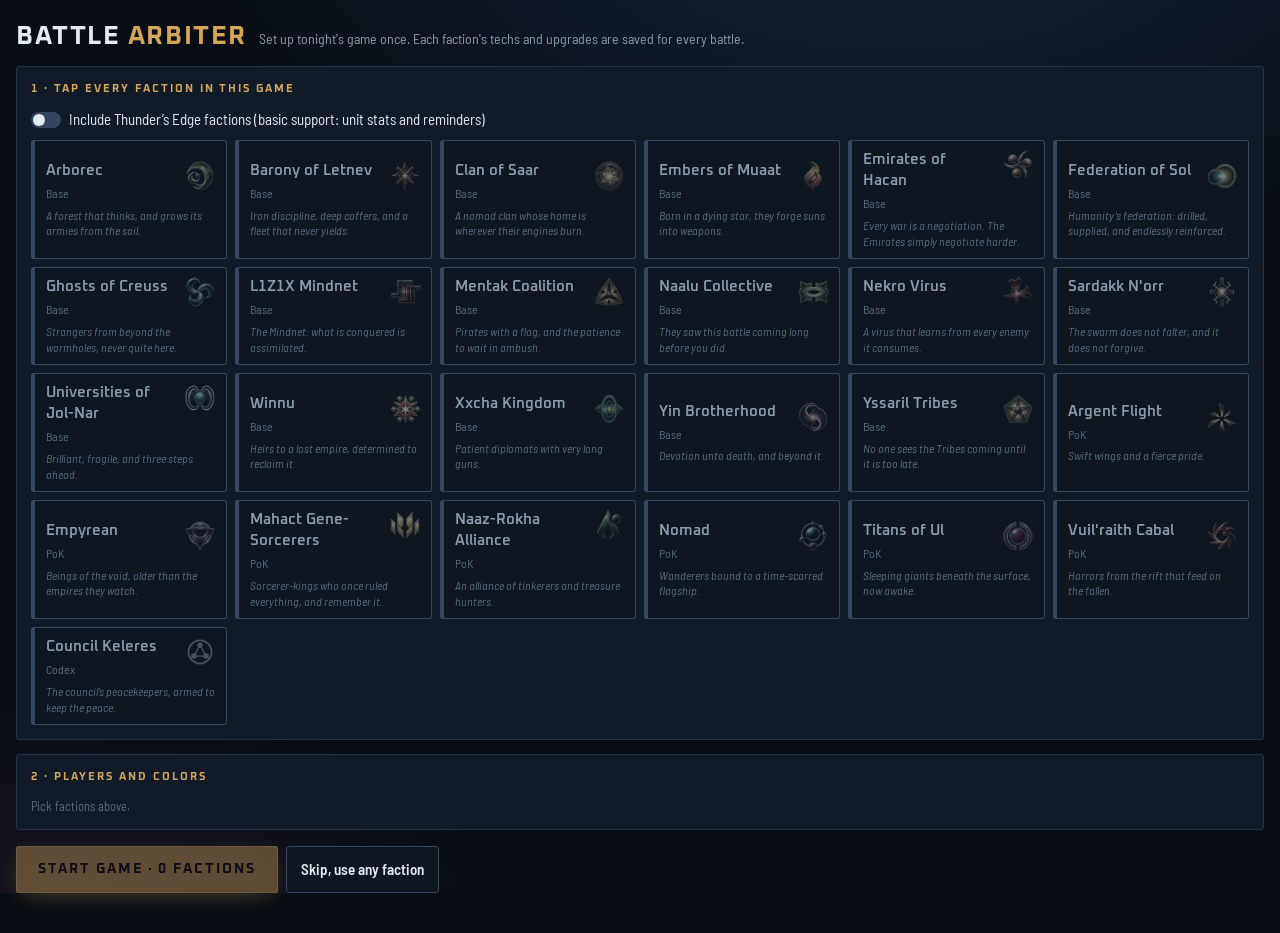
==== arbiter/index.html @ 6354f103 "One game flow: shell with tabs, shared table, Council and Arbiter modules, agenda and combat hand-of" ====
<!doctype html><html><head><meta charset=utf8><meta name=viewport content="width=device-width,initial-scale=1,viewport-fit=cover"><style>:root{color-scheme:light;box-sizing:border-box;padding-top:env(safe-area-inset-top,0px);padding-bottom:env(safe-area-inset-bottom,0px)}html{scroll-padding-top:env(safe-area-inset-top,0px)}body{margin:0;padding:0;font:14px -apple-system,BlinkMacSystemFont,sans-serif;background:#fff;color:#000}img{max-width:100%}[hidden]:not([hidden=until-found i]){display:none!important}.bysc{display:grid;gap:8px;margin-top:6px}.byscrow{display:flex;align-items:center;justify-content:space-between;gap:12px}.byscrow small{display:block;opacity:.7;font-size:.85em}.byscctl{display:flex;align-items:center;gap:10px}.byscctl b{min-width:1.4em;text-align:center}#gmPill{position:fixed;left:50%;bottom:16px;transform:translateX(-50%);z-index:999;display:flex;align-items:center;gap:12px;max-width:calc(100% - 24px);
  padding:8px 8px 8px 16px;border-radius:999px;background:rgba(10,14,26,.94);border:1px solid rgba(255,122,82,.6);box-shadow:0 10px 30px rgba(0,0,0,.5);color:#e9eef7;font:500 14px/1.3 Barlow,system-ui,sans-serif}
#gmPill button{flex:none;height:36px;padding:0 16px;border-radius:999px;border:0;background:#ff7a52;color:#160805;font:700 12px Oxanium,system-ui,sans-serif;letter-spacing:.12em;text-transform:uppercase;cursor:pointer}
#gmPill.done{border-color:#8be6e2}#gmPill.done button{background:#8be6e2;color:#04121a;animation:gmp 1.4s ease-in-out infinite}
@keyframes gmp{50%{box-shadow:0 0 0 6px rgba(139,230,226,.25)}}
#gmPill span{min-width:0}
@media (max-width:700px){#gmPill{top:0;bottom:auto;left:0;right:0;transform:none;max-width:none;border-radius:0 0 16px 16px;padding:8px 8px 8px 14px;font-size:13px;border-top:0}
  #gmPill span{flex:1;white-space:nowrap;overflow:hidden;text-overflow:ellipsis}#gmPill button{height:34px;padding:0 12px;font-size:11px}}
</style></head><body>
<title>TI4 Battle Arbiter</title>
<meta name="claude:viewport-fit-sides" content="cover">
<link rel="preconnect" href="https://fonts.googleapis.com"><link rel="preconnect" href="https://fonts.gstatic.com" crossorigin>
<link rel="stylesheet" href="https://fonts.googleapis.com/css2?family=Barlow+Semi+Condensed:wght@400;500;600&family=Oxanium:wght@500;600;700&display=swap">
<style>
/* Layout: two-screen tool. Muster = two opposing force cards over a sticky odds bar.
   Engagement = holotable scene + dice tray on the left, rules-walkthrough console on the right (stacks on phones). */
:root{
  --bg:#090E14; --bg2:#0E1620; --plate:#111B27; --plate2:#162333; --line:#223247; --line2:#33475F;
  --fg:#E4EAF1; --dim:#8C9AAC; --faint:#5A6A7E; --brass:#D6A55C; --brass2:#F0CB8C; --ink:#05080C;
  --good:#5ED39B; --bad:#FF6A5A; --warn:#F2B35B;
  --sa:#E0503F; --sd:#3F86E8;
  --f-display:'Oxanium','Rajdhani','Segoe UI',sans-serif;
  --f-body:'Barlow Semi Condensed','Barlow','Arial Narrow',system-ui,sans-serif;
  --r:3px;
  color-scheme:dark;
}
*{box-sizing:border-box}
html,body{background:var(--bg);color:var(--fg)}
body{font-family:var(--f-body);font-size:15px;line-height:1.45;min-height:100%;
  background:radial-gradient(1200px 600px at 70% -10%,#132235 0%,transparent 60%),radial-gradient(900px 500px at 0% 110%,#1a1424 0%,transparent 60%),var(--bg);}
body::before{content:"";position:fixed;inset:0 0 auto;height:env(safe-area-inset-top,0px);z-index:10;background:var(--bg)}
button,select,input{font:inherit;color:inherit}
button{cursor:pointer}
:focus-visible{outline:2px solid var(--brass2);outline-offset:2px}
.wrap{max-width:1320px;margin:0 auto;padding-left:max(16px,env(safe-area-inset-left,0px));padding-right:max(16px,env(safe-area-inset-right,0px))}

/* header */
.top{display:flex;align-items:center;gap:16px;flex-wrap:wrap;padding-block:18px 10px}
.brand{display:flex;align-items:baseline;gap:12px;flex-wrap:wrap}
.brand h1{font-family:var(--f-display);font-weight:700;font-size:26px;letter-spacing:.06em;margin:0;text-transform:uppercase}
.brand h1 span{color:var(--brass)}
.brand p{margin:0;color:var(--dim);font-size:14px}
.top .grow{flex:1}
.ghost{background:transparent;border:1px solid var(--line2);border-radius:var(--r);padding:7px 12px;color:var(--dim)}
.ghost:hover{color:var(--fg);border-color:var(--brass)}

/* battlefield strip */
.field{display:flex;flex-wrap:wrap;gap:8px 18px;align-items:center;padding:10px 14px;border:1px solid var(--line);background:linear-gradient(180deg,var(--plate),var(--bg2));border-radius:var(--r);margin-bottom:14px}
.field .lbl{font-family:var(--f-display);font-size:11px;letter-spacing:.18em;text-transform:uppercase;color:var(--brass)}
.tog{display:inline-flex;align-items:center;gap:8px;cursor:pointer;user-select:none;color:var(--fg)}
.tog input{appearance:none;width:30px;height:16px;border-radius:9px;background:var(--line2);position:relative;transition:background .15s;margin:0;flex:none}
.tog input::after{content:"";position:absolute;top:2px;left:2px;width:12px;height:12px;border-radius:50%;background:var(--fg);transition:transform .15s}
.tog input:checked{background:var(--brass)}
.tog input:checked::after{transform:translateX(14px);background:var(--ink)}
.tog small{color:var(--dim)}

/* side cards */
.muster{display:grid;grid-template-columns:1fr 1fr;gap:14px;padding-bottom:120px}
@media (max-width:900px){.muster{grid-template-columns:1fr}}
.side{--c:var(--sa);border:1px solid var(--line);border-top:3px solid var(--c);background:var(--plate);border-radius:var(--r);min-width:0}
.side[data-side="D"]{--c:var(--sd)}
.side>header{display:grid;grid-template-columns:auto 1fr;gap:10px 14px;align-items:center;padding:14px;border-bottom:1px solid var(--line);background:linear-gradient(90deg,color-mix(in srgb,var(--c) 16%,transparent),transparent 70%)}
.role{font-family:var(--f-display);font-weight:700;font-size:13px;letter-spacing:.2em;text-transform:uppercase;color:var(--c)}
.facsel{width:100%;min-width:0;background:var(--bg2);border:1px solid var(--line2);border-radius:var(--r);padding:8px 10px;font-family:var(--f-display);font-weight:600;font-size:16px}
.swatches{grid-column:1/-1;display:flex;gap:6px;flex-wrap:wrap}
.sw{width:24px;height:24px;border-radius:50%;border:2px solid transparent;padding:0;background:var(--v)}
.sw[aria-pressed="true"]{border-color:var(--fg);box-shadow:0 0 0 2px var(--ink) inset}
.blk{padding:12px 14px;border-bottom:1px solid var(--line)}
.blk:last-child{border-bottom:0}
.blk h3{margin:0 0 8px;font-family:var(--f-display);font-weight:600;font-size:11px;letter-spacing:.18em;text-transform:uppercase;color:var(--dim);display:flex;justify-content:space-between;gap:8px}
.blk h3 em{font-style:normal;color:var(--faint);letter-spacing:.05em;text-transform:none;font-family:var(--f-body);font-size:12px}
.rows{display:grid;grid-template-columns:repeat(auto-fill,minmax(250px,1fr));gap:6px 14px}
.urow{display:grid;grid-template-columns:34px 1fr auto;gap:8px;align-items:center;min-width:0;padding:3px 0}
.uic{width:34px;height:26px;color:var(--c);fill:currentColor}
.un{min-width:0}
.un b{display:block;font-weight:600;font-size:15px;white-space:nowrap;overflow:hidden;text-overflow:ellipsis}
.un small{display:block;color:var(--dim);font-size:12.5px;line-height:1.25}
.stp{display:inline-flex;align-items:center;border:1px solid var(--line2);border-radius:var(--r);overflow:hidden}
.stp button{width:30px;height:30px;border:0;background:var(--bg2);font-size:17px;line-height:1}
.stp button:hover{background:var(--plate2)}
.stp output{min-width:28px;text-align:center;font-family:var(--f-display);font-weight:600;font-variant-numeric:tabular-nums}
.urow.zero .uic,.urow.zero b{opacity:.55}
.chips{display:flex;flex-wrap:wrap;gap:6px}
.chip{border:1px solid var(--line2);background:var(--bg2);border-radius:999px;padding:5px 11px;font-size:13.5px;color:var(--dim)}
.chip[aria-pressed="true"]{border-color:var(--c,var(--brass));background:color-mix(in srgb,var(--c,var(--brass)) 22%,var(--bg2));color:var(--fg)}
.chip:hover{color:var(--fg)}
.num{display:inline-flex;align-items:center;gap:8px;color:var(--fg)}
.num input{width:62px;background:var(--bg2);border:1px solid var(--line2);border-radius:var(--r);padding:5px 8px}
.rules summary{cursor:pointer;font-family:var(--f-display);font-size:11px;letter-spacing:.18em;text-transform:uppercase;color:var(--dim)}
.rules ul{margin:8px 0 0;padding-left:18px;color:var(--fg);font-size:14px}
.rules li{margin:3px 0}
.hint{color:var(--faint);font-size:12.5px;margin:6px 0 0}

/* odds bar */
.oddsbar{position:fixed;left:0;right:0;bottom:0;z-index:5;background:color-mix(in srgb,var(--bg) 92%,transparent);backdrop-filter:blur(8px);border-top:1px solid var(--line2);padding-bottom:env(safe-area-inset-bottom,0px)}
.oddsbar .wrap{display:flex;align-items:center;gap:16px;padding-block:12px;flex-wrap:wrap}
.tug{flex:1;min-width:240px}
.oddsbar .oddstog-setup{margin-left:0;align-self:center}
.oddsbar.noodds .wnav{flex:1}
.advpeek{margin:4px 0 10px}
.tug .labels{display:flex;justify-content:space-between;font-family:var(--f-display);font-size:13px;font-weight:600;margin-bottom:5px;font-variant-numeric:tabular-nums;gap:10px}
.tug .labels .a{color:var(--sa)} .tug .labels .d{color:var(--sd)} .tug .labels .m{color:var(--dim);font-weight:500}
.tug .bar{display:flex;height:10px;border-radius:2px;overflow:hidden;background:var(--line)}
.tug .bar i{display:block;transition:flex-basis .4s}
.tug .bar .a{background:var(--sa)} .tug .bar .m{background:var(--faint)} .tug .bar .d{background:var(--sd)}
.tug .sub{color:var(--dim);font-size:12.5px;margin-top:4px}
.go{font-family:var(--f-display);font-weight:700;letter-spacing:.14em;text-transform:uppercase;background:var(--brass);color:var(--ink);border:0;border-radius:var(--r);padding:13px 22px;font-size:14px;box-shadow:0 0 0 1px var(--brass2) inset,0 6px 24px -8px var(--brass)}
.go:hover{background:var(--brass2)}
.go:disabled{opacity:.4;cursor:not-allowed}

/* battle screen */
#battle{padding-bottom:30px}
.bhead{display:flex;align-items:center;gap:10px;flex-wrap:wrap;padding-block:12px}
.vs{font-family:var(--f-display);font-weight:700;font-size:18px;letter-spacing:.04em}
.vs .a{color:var(--sa)} .vs .d{color:var(--sd)} .vs i{color:var(--faint);font-style:normal;margin:0 8px;font-size:13px}
.rail{display:flex;gap:4px;flex-wrap:wrap;margin-bottom:10px}
.rail span{font-family:var(--f-display);font-size:11px;font-weight:600;letter-spacing:.12em;text-transform:uppercase;padding:6px 10px;border:1px solid var(--line);color:var(--faint);border-radius:var(--r);background:var(--bg2)}
.rail span.done{color:var(--dim);border-color:var(--line2)}
.rail span.on{color:var(--ink);background:var(--brass);border-color:var(--brass)}
.rail span.skip{opacity:.35;text-decoration:line-through}
.stage{display:grid;grid-template-columns:minmax(0,1fr) 380px;gap:14px;align-items:start}
@media (max-width:1000px){.stage{grid-template-columns:minmax(0,1fr)}}
.table{border:1px solid var(--line2);border-radius:var(--r);overflow:hidden;background:#060A10;min-width:0}
.scene{display:block;width:100%;height:auto;max-width:100%}
.tray{border-top:1px solid var(--line);padding:10px 12px;display:grid;gap:10px;background:radial-gradient(120% 140% at 50% 0%,#14202B 0%,#0A1017 70%);min-height:96px}
.lane{display:grid;gap:6px;min-width:0;padding:8px 10px 10px;border:1px solid var(--line);border-left:3px solid var(--c);border-radius:var(--r);background:rgba(4,8,12,.45)}
.lhead{display:flex;align-items:center;gap:12px;min-width:0}
.lane .who{flex:1;min-width:0;font-family:var(--f-display);font-weight:700;font-size:13px;letter-spacing:.12em;text-transform:uppercase;color:var(--c)}
.lane .who small{display:block;color:var(--dim);font-weight:500;letter-spacing:.04em;text-transform:none;font-family:var(--f-body);font-size:12.5px}
.lane .total{font-family:var(--f-display);font-weight:700;font-size:24px;line-height:1;color:var(--c);min-width:56px;text-align:right;font-variant-numeric:tabular-nums}
.lane .total small{display:block;font-size:10px;letter-spacing:.16em;color:var(--dim);font-weight:600;margin-top:3px}
.rollbtn{font-family:var(--f-display);font-weight:700;letter-spacing:.14em;text-transform:uppercase;font-size:14px;padding:10px 22px;border-radius:var(--r);border:1px solid var(--c);color:var(--ink);background:var(--c);box-shadow:0 0 18px -4px var(--c);animation:ready 1.4s ease-in-out infinite}
.rollbtn:hover{filter:brightness(1.12)}
@keyframes ready{50%{box-shadow:0 0 4px -2px var(--c)}}
.groups{display:flex;flex-wrap:wrap;gap:8px 18px;min-width:0}
.grp{display:flex;flex-direction:column;gap:4px}
.grp .gl{font-size:12px;color:var(--dim);white-space:nowrap}
.grp .gl b{color:var(--fg);font-weight:600}
.dice{display:flex;gap:6px;flex-wrap:wrap}
.die{width:38px;height:42px;position:relative;will-change:transform}
@media (max-width:600px){.die{width:32px;height:36px}}
.die svg{width:100%;height:100%;overflow:visible;filter:drop-shadow(0 3px 2px rgba(0,0,0,.55))}
.die .f0{fill:#33445A}.die .f1{fill:#222F3E}.die .f2{fill:#18212C}
.die .edge{fill:none;stroke:#5A728E;stroke-width:1;stroke-linejoin:round}
.die .sheen{fill:none;stroke:rgba(255,255,255,.22);stroke-width:1.4;stroke-linecap:round}
.die text{font-family:var(--f-display);font-weight:700;font-size:12.5px;fill:#C8D3DF;text-anchor:middle;dominant-baseline:central}
.die.blank text{fill:#7F90A4}
.die.miss{opacity:.62}
.die.hit .f0{fill:var(--c)}.die.hit .f1{fill:color-mix(in srgb,var(--c) 70%,#000)}.die.hit .f2{fill:color-mix(in srgb,var(--c) 52%,#000)}
.die.hit .edge{stroke:#fff;stroke-opacity:.8}
.die.hit text{fill:var(--ink)}
.die.hit svg{filter:drop-shadow(0 0 7px var(--c)) drop-shadow(0 3px 2px rgba(0,0,0,.5))}
.die .rr{position:absolute;top:-6px;right:-8px;font-size:9px;font-family:var(--f-display);background:var(--bg);border:1px solid var(--line2);border-radius:6px;padding:0 3px;color:var(--faint);text-decoration:line-through}
.die .x{position:absolute;bottom:-5px;right:-6px;font-size:9px;font-family:var(--f-display);font-weight:700;background:var(--brass);color:var(--ink);border-radius:6px;padding:0 3px}
.lane.empty .groups{color:var(--faint);font-size:13px}

/* console */
.console{border:1px solid var(--line2);border-radius:var(--r);background:var(--plate);display:flex;flex-direction:column;min-width:0}
@media (min-width:1001px){.console{position:sticky;top:calc(env(safe-area-inset-top,0px) + 10px);max-height:calc(100vh - 20px)}}
.step{padding:16px;border-bottom:1px solid var(--line)}
.step .ph{font-family:var(--f-display);font-size:11px;letter-spacing:.2em;text-transform:uppercase;color:var(--brass)}
.step h2{font-family:var(--f-display);font-weight:700;font-size:21px;margin:4px 0 6px;text-wrap:balance}
.whochip{display:inline-block;font-size:12px;font-weight:600;padding:2px 8px;border-radius:999px;border:1px solid var(--line2);color:var(--dim);margin-bottom:8px}
.whochip.A{color:var(--sa);border-color:var(--sa)} .whochip.D{color:var(--sd);border-color:var(--sd)}
.step p{margin:0 0 10px;color:#C9D3DE;max-width:62ch}
.acts{display:flex;flex-wrap:wrap;gap:8px;margin-top:6px}
.btn{border:1px solid var(--line2);background:var(--bg2);border-radius:var(--r);padding:9px 14px;font-weight:600}
.btn:hover{border-color:var(--brass)}
.btn.pri{background:var(--brass);color:var(--ink);border-color:var(--brass);font-family:var(--f-display);letter-spacing:.08em;text-transform:uppercase;font-size:13px}
.btn.pri:hover{background:var(--brass2)}
.btn.pri:disabled{opacity:.4;cursor:not-allowed}
.btn.side{border-color:var(--c);color:var(--c)}
.seg{display:flex;flex-wrap:wrap;gap:6px;margin:6px 0 10px}
.seg button{border:1px solid var(--line2);background:var(--bg2);border-radius:var(--r);padding:7px 10px;font-size:13.5px;color:var(--dim)}
.seg button[aria-pressed="true"]{border-color:var(--brass);color:var(--fg);background:color-mix(in srgb,var(--brass) 18%,var(--bg2))}
.assign .meter{display:flex;align-items:center;gap:10px;margin:6px 0 10px;font-family:var(--f-display);font-weight:600}
.assign .meter b{font-size:26px;color:var(--warn);font-variant-numeric:tabular-nums}
.assign .rule{font-size:13px;color:var(--dim);margin:0 0 8px}
.picklist{display:flex;flex-wrap:wrap;gap:6px;margin-bottom:10px}
.pk{display:inline-flex;align-items:center;gap:6px;border:1px solid var(--line2);background:var(--bg2);border-radius:var(--r);padding:5px 8px 5px 5px;font-size:13px}
.pk svg{width:24px;height:18px;color:var(--c);fill:currentColor}
.pk:hover{border-color:var(--warn)}
.pk:disabled{opacity:.35;cursor:not-allowed}
.pk .tag{font-size:10.5px;font-family:var(--f-display);letter-spacing:.06em;color:var(--dim)}
.picked{font-size:13px;color:var(--fg);margin:0 0 10px;min-height:1.3em}
.picked .d{color:var(--bad)} .picked .s{color:var(--warn)}
.cards{padding:12px 16px;border-bottom:1px solid var(--line)}
.cards summary{cursor:pointer;font-family:var(--f-display);font-size:11px;letter-spacing:.18em;text-transform:uppercase;color:var(--dim)}
.cards .cg{display:grid;gap:8px;margin-top:10px}
.cards .cg>div{display:flex;flex-wrap:wrap;gap:6px;align-items:center}
.cards .cg span{font-family:var(--f-display);font-size:11px;font-weight:700;letter-spacing:.12em;text-transform:uppercase;width:100%;color:var(--c)}
.cards .chip{font-size:12.5px;padding:4px 9px}
.cards p{font-size:12.5px;color:var(--faint);margin:8px 0 0}
.log{padding:12px 16px;overflow:auto;min-height:120px;flex:1}
.log h4{margin:0 0 6px;font-family:var(--f-display);font-size:11px;letter-spacing:.18em;text-transform:uppercase;color:var(--dim)}
.log ol{list-style:none;margin:0;padding:0;font-size:13.5px;display:grid;gap:4px}
.log li{color:#B9C4D0;padding-left:10px;border-left:2px solid var(--line2)}
.log li.sep{border:0;padding:6px 0 0;color:var(--brass);font-family:var(--f-display);font-size:10.5px;letter-spacing:.18em;text-transform:uppercase}
.result h2{font-size:26px}
.result .win{font-family:var(--f-display);font-weight:700;font-size:13px;letter-spacing:.2em;text-transform:uppercase}
.result table{width:100%;border-collapse:collapse;font-size:13.5px;margin:6px 0 10px}
.result td,.result th{text-align:left;padding:4px 6px;border-bottom:1px solid var(--line);vertical-align:top}
.result th{font-family:var(--f-display);font-size:11px;letter-spacing:.12em;text-transform:uppercase;color:var(--dim);font-weight:600}
.result ul{padding-left:18px;margin:0 0 10px;font-size:13.5px}

/* scene tokens */
.tok{cursor:default;transition:transform .7s cubic-bezier(.4,.1,.2,1),opacity .5s}
.tok .base{fill:rgba(0,0,0,.35);stroke:currentColor;stroke-opacity:.35}
.tok .body{fill:currentColor;stroke:var(--ink);stroke-width:1.2}
.tok .dmg{display:none}
.tok.damaged .dmg{display:block}
.tok.dead{opacity:0;pointer-events:none}
.tok.elig{cursor:pointer}
.tok.elig .ring{display:block;animation:pulse 1.1s ease-in-out infinite}
.tok .ring{display:none;fill:none;stroke:var(--warn);stroke-width:2}
.tok .mark{display:none}
.tok.pk-d .mark.d,.tok.pk-s .mark.s{display:block}
.tok .lbl{font-family:var(--f-display);font-size:9px;fill:var(--dim);text-anchor:middle}
@keyframes pulse{50%{stroke-opacity:.25}}
.zone{font-family:var(--f-display);font-size:10px;letter-spacing:.2em;fill:#3E516A;text-transform:uppercase}
@media (prefers-reduced-motion:reduce){.tok{transition:none}.tok.elig .ring{animation:none}.rollbtn{animation:none}}
.sr{position:absolute;width:1px;height:1px;overflow:hidden;clip:rect(0 0 0 0)}

/* game roster */
.rosterbar{display:flex;flex-wrap:wrap;align-items:center;gap:8px 10px;margin-bottom:10px}
.rosterbar .lbl,.gblk h3{font-family:var(--f-display);font-size:11px;letter-spacing:.18em;text-transform:uppercase;color:var(--brass)}
.rchip{display:inline-flex;align-items:center;gap:6px;font-size:13.5px;padding:3px 10px 3px 7px;border:1px solid var(--line2);border-radius:999px;background:var(--bg2)}
.rchip i,.rp i{width:10px;height:10px;border-radius:50%;background:var(--v);display:inline-block;flex:none}
.roster{grid-column:1/-1;display:flex;flex-wrap:wrap;gap:6px}
.rp{display:inline-flex;align-items:center;gap:7px;border:1px solid var(--line2);background:var(--bg2);border-radius:var(--r);padding:7px 11px;font-family:var(--f-display);font-weight:600;font-size:14px;color:var(--dim)}
.rp small{font-family:var(--f-body);font-weight:500;color:var(--faint);font-size:12px}
.rp[aria-pressed="true"]{border-color:var(--v);color:var(--fg);background:color-mix(in srgb,var(--v) 22%,var(--bg2))}
.rp[aria-pressed="true"] small{color:var(--dim)}
.facname{font-family:var(--f-display);font-weight:700;font-size:18px;min-width:0}
.role small{font-family:var(--f-body);letter-spacing:.02em;text-transform:none;color:var(--dim);font-weight:500;font-size:13px}
.ghost.sm{grid-column:1/-1;justify-self:start;padding:4px 10px;font-size:13px}
.gblk{border:1px solid var(--line);background:var(--plate);border-radius:var(--r);padding:14px;margin-bottom:14px}
.gblk h3{margin:0 0 12px}
.ftiles{display:grid;grid-template-columns:repeat(auto-fill,minmax(170px,1fr));gap:8px}
.ftile{text-align:left;border:1px solid var(--line2);border-left:4px solid var(--line2);background:var(--bg2);border-radius:var(--r);padding:9px 11px;min-width:0}
.ftile b{display:block;font-family:var(--f-display);font-weight:600;font-size:14.5px;color:var(--dim)}
.ftile small{color:var(--faint);font-size:12px}
.ftile[aria-pressed="true"]{border-color:var(--v);background:color-mix(in srgb,var(--v) 18%,var(--bg2))}
.ftile[aria-pressed="true"] b{color:var(--fg)}
.prow{display:grid;grid-template-columns:12px minmax(140px,220px) minmax(140px,220px) auto 1fr;gap:10px 14px;align-items:center;padding:8px 0;border-bottom:1px solid var(--line)}
.prow:last-child{border-bottom:0}
@media (max-width:760px){.prow{grid-template-columns:12px 1fr}.prow input,.prow .swatches,.prow .hint{grid-column:2}}
.prow .swatches{grid-column:auto}
@media (max-width:760px){.prow .swatches{grid-column:2}}
.pdot{width:12px;height:12px;border-radius:50%;background:var(--v)}
.prow input{background:var(--bg2);border:1px solid var(--line2);border-radius:var(--r);padding:7px 9px;min-width:0;width:100%}
.hist{margin:0;padding-left:20px;display:grid;gap:4px;font-size:14px}
.btn.pri.timer{background:linear-gradient(90deg,var(--brass2) 50%,var(--brass) 50%) right/200% 100% no-repeat;animation:timer var(--t,1500ms) linear forwards}
@keyframes timer{to{background-position:left}}

/* undo */
.undobar{display:flex;align-items:center;gap:10px;padding:10px 16px;border-bottom:1px solid var(--line);background:var(--bg2);border-radius:var(--r) var(--r) 0 0}
.undo{font-family:var(--f-display);font-weight:700;letter-spacing:.08em;text-transform:uppercase;font-size:13px;border:1px solid var(--warn);color:var(--warn);background:transparent;border-radius:var(--r);padding:8px 14px;flex:none}
.undo:hover:not(:disabled){background:color-mix(in srgb,var(--warn) 16%,transparent)}
.undo:disabled{opacity:.35;cursor:not-allowed;border-color:var(--line2);color:var(--dim)}
#undo-what{font-size:13px;color:var(--dim);min-width:0;overflow:hidden;text-overflow:ellipsis;white-space:nowrap}
@media (max-width:1000px){.undobar{position:sticky;top:env(safe-area-inset-top,0px);z-index:4}}

/* big dice */
.tray{padding:14px 16px;gap:14px}
.lane{padding:12px 14px 16px;gap:10px}
.lane .who{font-size:16px}
.lane .who small{font-size:14px}
.lane .total{font-size:44px;min-width:80px}
.rollbtn{font-size:18px;padding:14px 34px}
.groups{gap:14px 30px}
.grp .gl{font-size:15px}
.dice{gap:10px}
.die text{font-size:13.5px}
.die .x,.die .rr{font-size:13px;padding:1px 5px;border-radius:8px}


/* ability explanations */
.grp .gl .why{display:inline-block;margin-left:6px;font-size:13px;color:var(--warn);font-weight:600}
.table{position:relative}
.unitinfo{position:absolute;top:10px;right:10px;z-index:3;width:min(340px,calc(100% - 20px));max-height:calc(100% - 20px);overflow:auto;background:color-mix(in srgb,var(--plate) 96%,transparent);border:1px solid var(--line2);border-top:3px solid var(--c);border-radius:var(--r);padding:12px 14px;box-shadow:0 12px 36px -12px #000}
.unitinfo .x{position:absolute;top:6px;right:8px;border:0;background:transparent;color:var(--dim);font-size:22px;line-height:1;padding:4px}
.unitinfo .ih{display:flex;gap:10px;align-items:center;margin-bottom:6px;padding-right:22px}
.unitinfo .ih svg{width:46px;height:32px;color:var(--c);fill:currentColor;flex:none}
.unitinfo .ih b{display:block;font-family:var(--f-display);font-size:17px}
.unitinfo .ih small{color:var(--dim);font-size:13px}
.unitinfo .now{margin:4px 0 8px;font-weight:600;color:var(--warn);font-size:14px}
.unitinfo ul{margin:0;padding-left:18px;font-size:14px;display:grid;gap:5px;color:#C9D3DE}
.forces{padding:12px 16px;border-bottom:1px solid var(--line)}
.forces summary{cursor:pointer;font-family:var(--f-display);font-size:11px;letter-spacing:.18em;text-transform:uppercase;color:var(--dim)}
.forces summary small{letter-spacing:.02em;text-transform:none;font-family:var(--f-body);color:var(--faint);font-size:12px;margin-left:6px}
#forces-body{display:grid;gap:12px;margin-top:10px;max-height:46vh;overflow:auto}
.fside h5{margin:0 0 4px;font-family:var(--f-display);font-size:13px;letter-spacing:.12em;text-transform:uppercase;color:var(--c)}
.fside h5 small{color:var(--faint);letter-spacing:.04em;text-transform:none;font-family:var(--f-body);font-weight:500}
.frow{display:grid;grid-template-columns:30px 1fr auto;gap:8px;align-items:start;width:100%;text-align:left;border:0;border-bottom:1px solid var(--line);background:transparent;padding:6px 0}
.frow:hover{background:var(--bg2)}
.frow svg{width:30px;height:22px;color:var(--c);fill:currentColor;margin-top:2px}
.frow .fn b{font-weight:600;font-size:14px}
.frow .fn em{font-style:normal;color:var(--warn);font-size:12.5px}
.frow .fn small{color:var(--faint);font-size:12px;margin-left:4px}
.frow .ft{display:block;color:var(--dim);font-size:12.5px;line-height:1.35}
.frow .fi{color:var(--faint);font-size:14px}
.frow.lost{opacity:.45}
.frules{margin:6px 0 0;padding-left:18px;font-size:12.5px;color:var(--dim);display:grid;gap:3px}

/* side-by-side dice */
.die{width:var(--ds,96px);height:calc(var(--ds,96px)*1.1)}
.die text{font-size:14px}
.tray.two{grid-template-columns:repeat(2,minmax(0,1fr));align-items:start}
.lane{--ds:96px;align-content:start}
.lhead{display:grid;grid-template-columns:minmax(0,1fr) auto;gap:8px 10px;align-items:center}
.rollbtn{grid-column:1/-1;width:100%;font-size:20px;padding:16px 10px}
.groups{gap:10px 18px}
.grp .gl{white-space:normal;font-size:14px;line-height:1.3}
.lane .total{font-size:40px}
@media (max-width:600px){.tray{padding:10px 8px;gap:8px}.lane{padding:8px 8px 10px}.lane .who{font-size:13px}.lane .who small{font-size:12px}.lane .total{font-size:28px;min-width:40px}.rollbtn{font-size:16px;padding:12px 6px}.grp .gl{font-size:12px}.grp .gl .why{font-size:11.5px;margin-left:0}}
.scene{max-height:calc(100vh - 440px);min-height:220px;background:#060A10}

/* compact dice labels */
.groups{gap:8px 16px;align-items:flex-end}
.grp{gap:3px;min-width:0;max-width:100%}
.grp .gl{white-space:nowrap;overflow:hidden;text-overflow:ellipsis;font-size:13.5px;max-width:100%;cursor:help}
.grp .gl .need{font-family:var(--f-display);font-weight:700;color:var(--fg);background:rgba(255,255,255,.08);border-radius:3px;padding:0 5px;margin-left:2px}
.grp .gl .modb{font-family:var(--f-display);font-weight:700;font-size:11.5px;color:var(--ink);background:var(--warn);border-radius:3px;padding:0 4px;margin-left:4px}
.grp .gl .modb.neg{background:var(--bad)}
.dice{gap:6px}
.lane .lhead{gap:4px 10px}
.lane .total{font-size:34px}
@media (max-width:600px){.grp .gl{font-size:11.5px}.lane .total{font-size:26px}}

/* living battle */
.mv{will-change:transform}
.calmbtn{position:absolute;left:10px;top:10px;z-index:2;font-family:var(--f-display);font-size:11px;font-weight:600;letter-spacing:.12em;text-transform:uppercase;background:rgba(6,10,16,.75);color:var(--dim);border:1px solid var(--line2);border-radius:var(--r);padding:6px 10px}
.calmbtn[aria-pressed="true"]{color:var(--ink);background:var(--brass);border-color:var(--brass)}
@media (hover:hover){.calmbtn{opacity:.75}.calmbtn:hover{opacity:1}}


.credit{color:var(--faint);font-size:12px;margin:0 0 120px}
.muster{padding-bottom:18px}
.credit a{color:var(--dim)}
.tok image.body{filter-quality:high}
.uic image,.pk image,.frow image{image-rendering:auto}

/* setup unit details + flavor */
.ulink{background:transparent;border:0;padding:0;text-align:left;color:inherit;cursor:pointer;min-width:0}
.ulink:hover b{color:var(--brass2)}
.urow .ulink .uic{display:block}
.sheet{position:fixed;inset:0;z-index:30;background:rgba(3,6,10,.62);display:grid;place-items:center;padding:max(16px,env(safe-area-inset-left,0px))}
.sheet .card{position:relative;inset:auto;max-height:min(80vh,620px);width:min(440px,100%)}
.flav{font-style:italic;color:#B9C6D6;margin:4px 0 8px;font-size:14.5px;border-left:2px solid var(--c,var(--brass));padding-left:10px}
.unitinfo .stats{margin:0 0 8px;color:var(--fg);font-weight:600;font-size:14px}
.tagline{display:block;font-family:var(--f-body);font-weight:400;font-style:italic;font-size:13.5px;color:var(--dim);margin-top:2px}
.ftile em{display:block;font-size:12px;color:var(--faint);margin-top:4px;line-height:1.3}
.ftile[aria-pressed="true"] em{color:var(--dim)}
.result .flav{margin:-2px 0 10px}
[hidden]{display:none!important}

/* system features */
.whgroup{display:inline-flex;align-items:center;gap:8px}
.wsel{background:var(--bg2);border:1px solid var(--line2);border-radius:var(--r);padding:4px 8px;font-size:13.5px}
.wsel:disabled{opacity:.4}
.nebula{animation:nebdrift 38s ease-in-out infinite alternate;mix-blend-mode:screen}
.nebula.n2{animation-duration:52s;animation-direction:alternate-reverse}
@keyframes nebdrift{from{transform:translate(-14px,-6px)}to{transform:translate(14px,8px)}}
.wh-spin{animation:whspin 9s linear infinite;transform-box:fill-box;transform-origin:center}
.wh-spin2{animation:whspin 5s linear infinite reverse;transform-box:fill-box;transform-origin:center}
@keyframes whspin{to{transform:rotate(-360deg)}}
.wh-glow{animation:whpulse 3.2s ease-in-out infinite}
@keyframes whpulse{50%{opacity:.7}}
.wh-letter{font-family:var(--f-display);font-weight:700;font-size:24px}
.zone.feat{fill:#8FA3BD;letter-spacing:.14em}
@media (prefers-reduced-motion:reduce){.nebula,.wh-spin,.wh-spin2,.wh-glow{animation:none}}

/* ===== guided setup ===== */
.wsteps{display:grid;grid-template-columns:repeat(6,minmax(0,1fr));gap:6px;margin:4px 0 16px}
.ws{display:flex;align-items:center;gap:8px;border:1px solid var(--line);background:var(--bg2);border-radius:var(--r);padding:8px 10px;color:var(--faint);text-align:left;min-width:0}
.ws .wn{flex:none;width:24px;height:24px;border-radius:50%;display:grid;place-items:center;border:1px solid var(--line2);font-family:var(--f-display);font-weight:700;font-size:12px}
.ws .wl{font-family:var(--f-display);font-weight:600;font-size:12px;letter-spacing:.06em;text-transform:uppercase;white-space:nowrap;overflow:hidden;text-overflow:ellipsis}
.ws.done{color:var(--dim)} .ws.done .wn{background:var(--good);border-color:var(--good);color:var(--ink)}
.ws.on{color:var(--fg);border-color:var(--brass);background:color-mix(in srgb,var(--brass) 14%,var(--bg2))} .ws.on .wn{background:var(--brass);border-color:var(--brass);color:var(--ink)}
@media (max-width:820px){.wsteps{grid-template-columns:repeat(6,1fr)}.ws{justify-content:center;padding:8px 4px}.ws .wl{display:none}.ws.on .wl{display:none}}
.wizbody{padding-bottom:130px}
.wgrid{display:grid;gap:14px}
.wgrid.two{grid-template-columns:repeat(2,minmax(0,1fr))}
.wgrid.three{grid-template-columns:repeat(3,minmax(0,1fr))}
@media (max-width:900px){.wgrid.two,.wgrid.three{grid-template-columns:minmax(0,1fr)}}
.wcard{border:1px solid var(--line);background:var(--plate);border-radius:var(--r);padding:16px;min-width:0}
.wcard.side{border-top:3px solid var(--c,var(--sa))}
.wcard.side[data-side="D"]{--c:var(--sd)}
.wcard.wide{margin-top:14px}
.wcard h3{margin:0 0 4px;font-family:var(--f-display);font-weight:700;font-size:15px;letter-spacing:.08em;text-transform:uppercase}
.wcard h3.role{color:var(--c)}
.wcard h4{margin:16px 0 8px;font-family:var(--f-display);font-weight:600;font-size:11.5px;letter-spacing:.16em;text-transform:uppercase;color:var(--dim)}
.wcard h4 em{font-style:normal;font-family:var(--f-body);text-transform:none;letter-spacing:0;color:var(--faint);font-size:13px;margin-left:6px}
.lead{margin:0 0 10px;color:var(--dim);font-size:14.5px}
.lead.wide{margin-bottom:12px}
.whead{display:flex;justify-content:space-between;align-items:center;gap:10px}
.wrow{display:flex;justify-content:center;margin-top:14px}
.chosen{margin-top:12px;font-size:15px}
.fcards{display:grid;grid-template-columns:repeat(auto-fill,minmax(120px,1fr));gap:8px}
.fcard{display:grid;justify-items:center;gap:2px;border:1px solid var(--line2);background:var(--bg2);border-radius:var(--r);padding:10px 8px;color:var(--dim)}
.fcard svg{width:90px;height:56px;filter:saturate(.25) brightness(.8)}
.fcard b{font-family:var(--f-display);font-size:15px}
.fcard small{color:var(--faint);font-size:12px}
.fcard[aria-pressed="true"]{border-color:var(--v);background:color-mix(in srgb,var(--v) 20%,var(--bg2));color:var(--fg)}
.fcard[aria-pressed="true"] svg{filter:none}
.fcard:disabled{opacity:.3;cursor:not-allowed}
.seg.big button{font-size:15px;padding:10px 14px;font-weight:600}
.whpicks{display:flex;gap:6px;flex-wrap:wrap;margin-top:6px}
.whpick{display:inline-flex;align-items:center;gap:6px;border:1px solid var(--line2);background:var(--bg2);border-radius:999px;padding:5px 12px 5px 6px;color:var(--dim)}
.whpick span{width:24px;height:24px;border-radius:50%;display:grid;place-items:center;background:var(--w);color:#000;font-weight:700;font-family:var(--f-display)}
.whpick[aria-pressed="true"]{border-color:var(--w);color:var(--fg)}
/* unit tiles */
.tiles{display:grid;grid-template-columns:repeat(auto-fill,minmax(150px,1fr));gap:10px}
@media (max-width:520px){.tiles{grid-template-columns:repeat(2,minmax(0,1fr))}}
.ut{display:grid;gap:6px;border:1px solid var(--line);background:var(--bg2);border-radius:var(--r);padding:8px;min-width:0}
.ut.on{border-color:color-mix(in srgb,var(--c) 70%,transparent);background:color-mix(in srgb,var(--c) 10%,var(--bg2))}
.ut-art{position:relative;display:block;width:100%;aspect-ratio:3/2;border:0;border-radius:2px;background:radial-gradient(circle at 50% 60%,#1B2838,#0A1018 72%);padding:4px;max-width:100%}
.ut-art svg{width:100%;height:100%}
.ut:not(.on) .ut-art svg{opacity:.55;filter:saturate(.4)}
.ut-art .cnt{position:absolute;right:6px;bottom:4px;font-family:var(--f-display);font-weight:700;font-size:28px;line-height:1;color:var(--fg);text-shadow:0 2px 6px #000}
.ut:not(.on) .ut-art .cnt{color:var(--faint)}
.ut-art .hit{position:absolute;left:6px;top:5px;font-family:var(--f-display);font-weight:700;font-size:13px;background:rgba(0,0,0,.6);border:1px solid var(--line2);border-radius:3px;padding:1px 5px;color:var(--fg)}
.ut-art .hit small{font-size:10.5px;color:var(--dim);margin-left:1px}
.ut-name{display:flex;align-items:center;justify-content:space-between;gap:6px;min-width:0}
.ut-name b{font-size:14px;font-weight:600;white-space:nowrap;overflow:hidden;text-overflow:ellipsis}
.ut-i{flex:none;width:22px;height:22px;border-radius:50%;border:1px solid var(--line2);background:transparent;color:var(--dim);font-family:Georgia,serif;font-style:italic;font-weight:700;font-size:13px;line-height:1;padding:0}
.ut-i:hover{color:var(--fg);border-color:var(--brass)}
.ut-bad{display:flex;flex-wrap:wrap;gap:4px;min-height:18px}
.ut-bad i{font-style:normal;font-family:var(--f-display);font-size:9.5px;font-weight:600;letter-spacing:.06em;color:var(--dim);border:1px solid var(--line2);border-radius:3px;padding:1px 4px}
.ut-ctl{display:grid;grid-template-columns:1fr 1fr;gap:6px}
.ut-ctl button{height:34px;border:1px solid var(--line2);background:var(--plate);border-radius:var(--r);font-size:20px;line-height:1}
.ut-ctl button:hover{border-color:var(--c)}
.capbar{display:flex;align-items:center;flex-wrap:wrap;gap:6px 10px;margin:12px 0 0;font-size:13.5px;color:var(--dim)}
.capbar .cb{flex:1;min-width:120px;height:8px;background:var(--line);border-radius:4px;overflow:hidden}
.capbar .cb i{display:block;height:100%;background:var(--good)}
.capbar.over .cb i{background:var(--bad)}
.capbar b{color:var(--fg);font-variant-numeric:tabular-nums}
.capbar em{font-style:normal;color:var(--bad);width:100%}
.more{margin-top:14px}
.more summary{cursor:pointer;color:var(--dim);font-size:13.5px}
/* tech step */
.upchips{display:grid;grid-template-columns:repeat(auto-fill,minmax(150px,1fr));gap:8px}
.upchip{display:flex;align-items:center;gap:8px;border:1px solid var(--line2);background:var(--bg2);border-radius:var(--r);padding:6px 10px 6px 6px;text-align:left;color:var(--dim);min-width:0}
.upchip svg{width:48px;height:32px;flex:none;opacity:.5}
.upchip span{font-size:13.5px;font-weight:600;min-width:0}
.upchip.on{border-color:var(--c);background:color-mix(in srgb,var(--c) 18%,var(--bg2));color:var(--fg)}
.upchip.on svg{opacity:1}
.upchip.on span::before{content:"✓ ";color:var(--good)}
/* review */
.rvrow{display:flex;flex-wrap:wrap;align-items:center;gap:8px;margin-top:10px}
.rvl{font-family:var(--f-display);font-size:10.5px;letter-spacing:.16em;text-transform:uppercase;color:var(--faint);width:72px}
.rv{position:relative;display:inline-grid;place-items:center;width:78px;height:54px;border:1px solid var(--line);border-radius:var(--r);background:var(--bg2)}
.rv svg{width:70px;height:46px}
.rv b{position:absolute;right:3px;bottom:0;font-family:var(--f-display);font-size:17px;text-shadow:0 1px 4px #000}
.check{list-style:none;margin:8px 0 0;padding:0;display:grid;gap:8px}
.check li{display:grid;grid-template-columns:26px 1fr auto;gap:10px;align-items:center;padding:8px 10px;border:1px solid var(--line);border-radius:var(--r);background:var(--bg2)}
.check li>span{width:22px;height:22px;border-radius:50%;display:grid;place-items:center;font-family:var(--f-display);font-weight:700;font-size:12px;color:var(--ink)}
.check li p{margin:0;font-size:14px;min-width:0}
.check li.ok>span{background:var(--good)} .check li.warn>span{background:var(--bad)} .check li.info>span{background:var(--line2);color:var(--fg)} .check li.check>span{background:var(--warn)}
.check li.warn{border-color:color-mix(in srgb,var(--bad) 60%,transparent)}
.settings summary{font-family:var(--f-display);font-size:11px;letter-spacing:.18em;text-transform:uppercase}
.wnav{display:flex;align-items:center;gap:10px;flex-wrap:wrap;justify-content:flex-end}
.whint{color:var(--warn);font-size:13px;max-width:260px}
@media (max-width:600px){.oddsbar .wrap{gap:8px}.wnav{width:100%}.wnav .go{flex:1}.whint{width:100%;max-width:none}}
.check .ghost.sm,.whead .ghost.sm{grid-column:auto;justify-self:end}

/* tech colors (match the physical cards) */
:root{--t-blue:#3E8EE8;--t-green:#3FB35E;--t-yellow:#E3C13A;--t-red:#E0503F;--t-white:#D9DEE5}
[data-col="blue"]{--tc:var(--t-blue)} [data-col="green"]{--tc:var(--t-green)} [data-col="yellow"]{--tc:var(--t-yellow)} [data-col="red"]{--tc:var(--t-red)} [data-col="white"]{--tc:var(--t-white)}
.tchip{display:inline-flex;align-items:center;gap:7px;border:1px solid color-mix(in srgb,var(--tc) 55%,var(--line2));border-left:4px solid var(--tc);background:color-mix(in srgb,var(--tc) 8%,var(--bg2));border-radius:var(--r);padding:6px 11px 6px 8px;font-size:13.5px;color:var(--dim)}
.tchip .tdot{width:10px;height:10px;border-radius:50%;background:var(--tc);flex:none;opacity:.6}
.tchip:hover{color:var(--fg)}
.tchip[aria-pressed="true"]{background:color-mix(in srgb,var(--tc) 30%,var(--bg2));border-color:var(--tc);color:var(--fg);font-weight:600}
.tchip[aria-pressed="true"] .tdot{opacity:1;box-shadow:0 0 0 2px color-mix(in srgb,var(--tc) 35%,transparent)}
.tchip[aria-pressed="true"]::after{content:"✓";color:var(--tc);font-weight:700;margin-left:2px}
.upchip{border-left:4px solid var(--t-white)}
.upchip.on{border-left-color:var(--t-white)}
.pips{display:flex;gap:3px;margin-top:4px}
.pips i{width:9px;height:9px;border-radius:50%;background:var(--tc);display:block}
.upchip span{display:flex;flex-direction:column}
.upchip.on span::before{content:none}
.upchip.on span{color:var(--fg)}
.upchip.on{box-shadow:inset 0 0 0 1px var(--t-white)}
.techlegend{display:flex;flex-wrap:wrap;gap:6px 14px;margin:0 0 8px;font-size:12.5px;color:var(--faint)}
.techlegend span{display:inline-flex;align-items:center;gap:5px}
.techlegend i{width:10px;height:10px;border-radius:50%;background:var(--tc);display:block}

/* leaders & promissory notes */
.ldchips{display:grid;grid-template-columns:repeat(auto-fill,minmax(220px,1fr));gap:8px}
.ldchip{display:grid;gap:2px;text-align:left;border:1px solid var(--line2);border-left:4px solid var(--line2);background:var(--bg2);border-radius:var(--r);padding:8px 10px;color:var(--dim)}
.ldchip .ldk{font-family:var(--f-display);font-size:10px;font-weight:700;letter-spacing:.14em;text-transform:uppercase;color:var(--faint)}
.ldchip b{font-size:14px;color:var(--fg);font-weight:600}
.ldchip small{font-size:12.5px;line-height:1.35}
.ldchip[aria-pressed="true"]{border-color:var(--brass);border-left-color:var(--brass);background:color-mix(in srgb,var(--brass) 14%,var(--bg2))}
.ldchip[aria-pressed="true"] .ldk{color:var(--brass)}
.ldchip[aria-pressed="true"] b::after{content:"  ✓ ready";color:var(--brass);font-size:12px}
.decide{border-left:4px solid var(--c);padding-left:12px;margin-left:-4px}
.decide .ph{color:var(--c)}

/* faction logos */
.flogo,.fcl,.hlogo,.clogo,.rlogo,.tlogo,.plogo,.vlogo,.llogo,.wlogo{object-fit:contain;flex:none;display:inline-block;vertical-align:middle}
.nologo{border-radius:50%;background:var(--v,var(--c,var(--line2)))}
.fcl{width:64px;height:64px;margin:2px 0 6px;filter:drop-shadow(0 2px 6px rgba(0,0,0,.6))}
.fcard:not([aria-pressed="true"]) .fcl{opacity:.55;filter:grayscale(.6)}
.fcard[aria-pressed="true"] .fcl{filter:drop-shadow(0 0 10px var(--v))}
.hlogo{width:26px;height:26px;margin:-4px 8px 0 0}
.clogo{width:30px;height:30px;margin-right:8px}
.chosen{display:flex;align-items:center}
.rlogo{width:18px;height:18px}
.rchip i{display:none}
.tlogo{width:34px;height:34px;float:right;margin:-2px -2px 4px 8px}
.ftile:not([aria-pressed="true"]) .tlogo{opacity:.45;filter:grayscale(.7)}
.plogo{width:28px;height:28px}
.prow{grid-template-columns:28px minmax(140px,220px) minmax(140px,220px) auto 1fr}
@media (max-width:760px){.prow{grid-template-columns:28px 1fr}}
.vlogo{width:30px;height:30px;margin:0 8px 0 0}
.vs{display:flex;align-items:center;flex-wrap:wrap}
.vs i{margin:0 12px}
.llogo{width:22px;height:22px;margin:-3px 7px 0 0}
.lane .who{display:block}
.wlogo{width:34px;height:34px;margin-right:8px}
.result .win{display:flex;align-items:center}
.emblem{pointer-events:none}
.credit2{display:block;margin-top:4px}

/* original faction emblems */
.emb-wrap{display:inline-grid;place-items:center;flex:none;vertical-align:middle}
.emb-wrap .emb{width:100%;height:100%;display:block;overflow:visible}
/* ===== table adjustments ===== */
.undobar{flex-wrap:wrap;row-gap:6px}
.undobar #undo-what{order:5;flex:1 1 100%;min-width:0}
.undobar .oddstog{margin-left:auto}
.adjbtn{font-family:var(--f-display);font-weight:600;letter-spacing:.06em;text-transform:uppercase;font-size:12px;border:1px solid var(--line2);color:var(--fg);background:transparent;border-radius:var(--r);padding:8px 10px;flex:none;white-space:nowrap}
.adjbtn:hover{border-color:var(--brass);color:var(--brass2)}
.adjbtn:disabled{opacity:.4;cursor:not-allowed}
dialog.adj{width:min(640px,calc(100vw - 24px));max-height:min(88vh,860px);padding:0;border:1px solid var(--line2);border-top:3px solid var(--brass);border-radius:var(--r);background:var(--plate);color:var(--fg);box-shadow:0 24px 80px -20px #000;overflow:hidden}
dialog.adj[open]{display:flex;flex-direction:column}
dialog.adj::backdrop{background:rgba(3,6,10,.64);backdrop-filter:blur(2px)}
@media (max-width:600px){dialog.adj{width:100vw;max-width:100vw;max-height:92vh;margin:auto 0 0;border-radius:var(--r) var(--r) 0 0}}
.adj .ah{display:flex;align-items:flex-start;gap:12px;padding:14px 16px 10px;background:linear-gradient(180deg,var(--plate2),var(--plate))}
.adj .ah h3{margin:0;font-family:var(--f-display);font-weight:700;font-size:19px;letter-spacing:.04em;text-transform:uppercase}
.adj .ah h3::before{content:"✎ ";color:var(--brass)}
.adj .ah p{margin:3px 0 0;color:var(--dim);font-size:13.5px}
.adj .ah .x{margin-left:auto;border:0;background:transparent;color:var(--dim);font-size:26px;line-height:1;padding:0 6px}
.adj .ah .x:hover{color:var(--fg)}
.adj .tabs{display:flex;gap:2px;padding:0 12px;border-bottom:1px solid var(--line);overflow-x:auto}
.adj .tabs button{border:0;border-bottom:2px solid transparent;background:transparent;padding:9px 10px 10px;font-family:var(--f-display);font-weight:600;font-size:11.5px;letter-spacing:.14em;text-transform:uppercase;color:var(--faint);white-space:nowrap}
.adj .tabs button:hover{color:var(--dim)}
.adj .tabs button[aria-selected="true"]{color:var(--brass2);border-color:var(--brass)}
.adj .ab{overflow:auto;padding:14px 16px 16px;display:grid;gap:12px;align-content:start;flex:1;min-height:0}
.adj .af{display:flex;align-items:center;gap:10px;padding:10px 16px;border-top:1px solid var(--line);background:var(--bg2);color:var(--faint);font-size:13px}
.adj .af span{flex:1}
.adj .lbl{display:block;font-family:var(--f-display);font-size:10.5px;font-weight:600;letter-spacing:.16em;text-transform:uppercase;color:var(--dim);margin-bottom:5px}
.adj .ahint{margin:0;color:var(--dim);font-size:13.5px;max-width:64ch}
.adj .ahint b{color:var(--fg);font-weight:600}
.adj .ahint.warn{color:var(--warn)}
.adj .sidesw{display:grid;grid-template-columns:1fr 1fr;gap:8px}
.adj .sidesw button{display:flex;align-items:center;gap:9px;border:1px solid var(--line2);background:var(--bg2);border-radius:var(--r);padding:8px 10px;font-weight:600;color:var(--dim);text-align:left;min-width:0}
.adj .sidesw button span{min-width:0;overflow:hidden;text-overflow:ellipsis;white-space:nowrap}
.adj .sidesw button[aria-pressed="true"]{border-color:var(--c);color:var(--fg);background:color-mix(in srgb,var(--c) 15%,var(--bg2));box-shadow:inset 3px 0 0 var(--c)}
.adj .slogo{width:24px;height:24px}
.adj .sidesw small{display:block;color:var(--faint);font-weight:500;font-size:11.5px}
.adj .alist{display:grid}
.adj .grp-h{font-family:var(--f-display);font-size:10.5px;font-weight:600;letter-spacing:.18em;text-transform:uppercase;color:var(--brass);padding:10px 0 2px}
.adj .grp-h:first-child{padding-top:0}
.arow{display:grid;grid-template-columns:30px minmax(0,1fr) auto;gap:4px 10px;align-items:center;padding:7px 0;border-bottom:1px solid var(--line)}
.arow svg.ui{width:30px;height:22px;color:var(--c);fill:currentColor}
.arow .an{min-width:0}
.arow .an b{font-weight:600}
.arow .an .cnt{font-family:var(--f-display);font-weight:600;color:var(--fg);margin-left:2px}
.arow .an em{font-style:normal;color:var(--warn);font-size:12.5px;margin-left:8px}
.arow .an i{font-style:normal;color:var(--faint);font-size:12.5px;margin-left:8px}
.arow .aa{display:flex;flex-wrap:wrap;gap:5px;justify-content:flex-end}
@media (max-width:560px){.arow{grid-template-columns:30px minmax(0,1fr)}.arow .aa{grid-column:1/-1;justify-content:flex-start;padding-left:40px}}
.mini{border:1px solid var(--line2);background:var(--bg2);border-radius:var(--r);padding:5px 9px;font-size:12.5px;font-weight:600;color:var(--fg);line-height:1.2}
.mini:hover{border-color:var(--brass)}
.mini.hit{color:#FFB2A8;border-color:color-mix(in srgb,var(--bad) 45%,var(--line2))}
.mini.hit:hover{border-color:var(--bad)}
.mini.good{color:var(--good);border-color:color-mix(in srgb,var(--good) 35%,var(--line2))}
.adj .addbox{display:flex;flex-wrap:wrap;align-items:center;gap:8px;padding:10px 12px;border:1px dashed var(--line2);border-radius:var(--r);background:var(--bg2)}
.adj .addbox .lbl{width:100%;margin:0}
.adj select,.adj input[type=text]{background:var(--bg);border:1px solid var(--line2);border-radius:var(--r);padding:8px 10px;min-width:0;color:var(--fg)}
.adj select{flex:1 1 140px}
.adj .fld{display:block}
.adj .fld input{width:100%}
.adj .noterow{display:flex;gap:8px}
.adj .noterow input{flex:1}
.adj .seg{margin:0}
.adj .frow2{display:flex;flex-wrap:wrap;align-items:flex-end;gap:14px}
.adj .frow2 label{display:block}
.adj .frow2 .btn.pri{margin-left:auto}
.adj .stp button:disabled{opacity:.35;cursor:not-allowed}
.adj .odice{display:flex;flex-wrap:wrap;align-items:center;gap:6px}
.adj .odice span{width:30px;height:30px;display:grid;place-items:center;border-radius:4px;background:#1B2533;border:1px solid var(--line2);font-family:var(--f-display);font-weight:700;color:#7F90A4}
.adj .odice span.h{background:var(--brass);border-color:var(--brass2);color:var(--ink);box-shadow:0 0 10px -2px var(--brass)}
.adj .odice b{font-family:var(--f-display);margin-left:6px;color:var(--brass2)}
.adj .fpick{border:1px solid var(--line2);border-radius:var(--r);padding:10px 12px;background:var(--bg2)}
.adj .fpick .meter{display:flex;align-items:baseline;gap:8px;margin:0 0 8px;font-family:var(--f-display);font-weight:600}
.adj .fpick .meter b{font-size:24px;color:var(--warn)}
.adj .fpick .meter small{color:var(--dim);font-family:var(--f-body);font-weight:500;margin-left:auto}
.adj .mrow{display:flex;flex-wrap:wrap;align-items:flex-end;gap:10px 18px;padding:10px 12px;border:1px solid var(--line);border-left:3px solid var(--c);border-radius:var(--r);background:var(--bg2)}
.adj .mrow .mh{display:flex;align-items:center;gap:8px;width:100%}
.adj .mrow label{display:flex;flex-wrap:wrap;align-items:center;gap:8px}
.adj .mrow label .lbl{width:100%;margin:0}

.fcl{display:grid}
.tlogo{display:block}
.badge{pointer-events:none}

/* ===== cinematic layer ===== */
.sceneframe{position:relative;overflow:hidden;background:#060A10}
.vignette{position:absolute;inset:0;pointer-events:none;background:radial-gradient(120% 95% at 50% 45%,transparent 55%,rgba(2,4,8,.55) 100%)}
.cinebar{position:absolute;left:0;right:0;height:0;background:#000;pointer-events:none;transition:height .45s cubic-bezier(.3,.7,.3,1);z-index:2}
.cinebar.top{top:0}.cinebar.bot{bottom:0}

.banner{position:absolute;left:0;right:0;top:0;height:8%;min-height:26px;display:flex;align-items:center;justify-content:center;gap:12px;pointer-events:none;opacity:0;z-index:3;padding:0 12px;white-space:nowrap;overflow:hidden}
.banner small{font-family:var(--f-display);font-size:11px;letter-spacing:.28em;text-transform:uppercase;color:var(--brass)}
.banner b{font-family:var(--f-display);font-weight:700;font-size:clamp(12px,1.6vw,18px);letter-spacing:.16em;text-transform:uppercase;color:#EAF1F8;overflow:hidden;text-overflow:ellipsis}
.banner.show{animation:banner 2.4s ease forwards}
.sceneframe:not(.cine) .banner{background:linear-gradient(180deg,rgba(0,0,0,.75),transparent)}
@keyframes banner{0%{opacity:0;letter-spacing:.4em}12%{opacity:1}78%{opacity:1}100%{opacity:0}}
.sceneframe.cine .cinebar{height:8%}
.sceneframe.cine .banner.show{animation:none;opacity:1}
.sceneframe.cine .zone.feat{opacity:0;transition:opacity .3s}
@media (max-width:600px){.banner small{display:none}}
.sceneframe.flash::after{content:"";position:absolute;inset:0;background:radial-gradient(circle at 50% 45%,rgba(255,236,200,.35),transparent 60%);pointer-events:none;animation:flash .5s ease-out forwards}
@keyframes flash{from{opacity:1}to{opacity:0}}
.trail{opacity:.0;transition:opacity .4s}
.trail.ff{stroke-width:1.3;opacity:.45}
.trail.cap{stroke-width:5;opacity:.12;filter:blur(1.5px)}
.scene.engaged .stars.far{animation:drift 60s linear infinite alternate}
.scene.engaged .stars.near{animation:drift2 34s linear infinite alternate}
@keyframes drift{to{transform:translate(-30px,6px)}}
@keyframes drift2{to{transform:translate(-60px,10px)}}
@media (prefers-reduced-motion:reduce){.banner.show,.scene.engaged .stars{animation:none}.cinebar{transition:none}}
.calmbtn{z-index:5}.unitinfo{z-index:6}

.fcard[data-other="1"]{opacity:.55}
.fcard[data-other="1"]::after{content:"⇄ swap";font-size:11px;color:var(--faint)}

/* ===== table link ===== */
.tablebadge{display:inline-flex;align-items:center;gap:8px;border:1px solid var(--line2);border-radius:999px;padding:5px 12px;font-size:13px;background:var(--bg2)}
.tablebadge b{font-family:var(--f-display);letter-spacing:.2em;color:var(--brass2)}
.tablebadge small{color:var(--faint)}
.tablebadge .dot{width:8px;height:8px;border-radius:50%;background:var(--faint)} .tablebadge .dot.on{background:var(--good)}
.tvonly{display:none}
body.tvmode .tvonly{display:inline-flex}
body.tvmode .hosto, body.tvmode .undobar, body.tvmode .forces, body.tvmode .cards, body.tvmode .calmbtn{display:none!important}
body.tvmode #battle{max-width:none}
body.tvmode .stage{grid-template-columns:minmax(0,1fr) 340px}
body.tvmode .scene{max-height:calc(100vh - 330px)}
body.tvmode .console{position:static;max-height:none}
body.tvmode .log{display:none}
@media (max-width:1000px){body.tvmode .stage{grid-template-columns:minmax(0,1fr)}}
.tvcode{align-items:center;gap:6px;font-size:14px;color:var(--dim)} .tvcode b{font-family:var(--f-display);letter-spacing:.2em;color:var(--brass2)}
.joincard{max-width:520px;margin:10px auto;display:grid;gap:12px}
.codein{font-family:var(--f-display);font-weight:700;font-size:40px;letter-spacing:.4em;text-align:center;text-transform:uppercase;background:var(--bg2);border:1px solid var(--line2);border-radius:var(--r);padding:10px 0 10px .4em;width:100%}
.joinpick{display:grid;grid-template-columns:1fr 1fr;gap:10px}
.go.alt{background:var(--plate2);color:var(--fg);box-shadow:0 0 0 1px var(--line2) inset}
.phhead{display:flex;align-items:center;justify-content:space-between;gap:10px;padding-block:14px;font-size:14px;color:var(--dim)}
.phhead b{font-family:var(--f-display);letter-spacing:.18em;color:var(--brass2)}
.brandmini{font-family:var(--f-display);font-weight:700;letter-spacing:.08em;text-transform:uppercase;color:var(--fg)} .brandmini b{color:var(--brass)}
#ph-body{display:grid;gap:14px;padding-bottom:40px}
.ph-sides{display:grid;grid-template-columns:1fr 1fr;gap:10px}
.ph-side{display:grid;justify-items:center;gap:4px;border:2px solid var(--v);border-radius:var(--r);background:color-mix(in srgb,var(--v) 14%,var(--bg2));padding:18px 8px;color:var(--fg)}
.ph-side b{font-family:var(--f-display);font-size:18px} .ph-side small{color:var(--dim)}
.ph-side .fcl{width:72px;height:72px}
.ph-me{display:grid;grid-template-columns:auto 1fr auto;align-items:center;gap:4px 10px;border-left:4px solid var(--v);padding:6px 0 6px 12px}
.ph-me b{font-family:var(--f-display);font-size:20px} .ph-me small{grid-column:2;color:var(--dim)} .ph-me .ghost{grid-row:1/3;grid-column:3}
.ph-me .hlogo{grid-row:1/3;width:40px;height:40px;margin:0}
.ph-step{border:1px solid var(--line);background:var(--plate);border-radius:var(--r);padding:12px 14px}
.ph-step small{display:block;font-family:var(--f-display);font-size:11px;letter-spacing:.18em;text-transform:uppercase;color:var(--brass)}
.ph-step b{display:block;font-family:var(--f-display);font-size:20px;margin:4px 0}
.ph-step p{margin:0;color:var(--dim);font-size:14.5px}
.ph-roll{font-family:var(--f-display);font-weight:700;font-size:26px;letter-spacing:.14em;text-transform:uppercase;padding:26px 10px;border:0;border-radius:var(--r);background:var(--c);color:var(--ink);box-shadow:0 0 30px -6px var(--c);animation:ready 1.4s ease-in-out infinite}
.ph-roll:disabled{opacity:.6;animation:none}
.ph-hits{font-family:var(--f-display);font-weight:700;font-size:44px;text-align:center}
.ph-dice{display:grid;gap:10px;--ds:60px}
.ph-dice .die{width:var(--ds);height:calc(var(--ds)*1.1)}
.ph-fleet h4{margin:0 0 6px;font-family:var(--f-display);font-size:11px;letter-spacing:.18em;text-transform:uppercase;color:var(--dim)}
.ph-fleet{display:flex;flex-wrap:wrap;gap:6px 14px;font-size:14px} .ph-fleet h4{width:100%}

/* live odds, advisor, hit hints */
.liveodds{padding:10px 16px;border-bottom:1px solid var(--line)}
.liveodds .lo-l{display:flex;justify-content:space-between;align-items:baseline;gap:8px;font-family:var(--f-display);font-weight:700;font-size:14px;font-variant-numeric:tabular-nums;margin-bottom:5px}
.liveodds .lo-l small{font-family:var(--f-body);font-weight:500;color:var(--faint);font-size:11.5px;text-transform:uppercase;letter-spacing:.12em}
.liveodds .bar{display:flex;height:8px;border-radius:2px;overflow:hidden;background:var(--line)}
.liveodds .bar i{display:block;transition:flex-basis .5s}.liveodds .bar .a{background:var(--sa)}.liveodds .bar .m{background:var(--faint)}.liveodds .bar .d{background:var(--sd)}
.advisor{margin:4px 0 12px}
.adv{width:100%;border-collapse:collapse;font-size:13px}
.adv th,.adv td{text-align:left;padding:6px;border-bottom:1px solid var(--line);vertical-align:top}
.adv thead th{font-family:var(--f-display);font-size:11px;letter-spacing:.1em;text-transform:uppercase}
.adv tbody th{color:var(--dim);font-weight:600;width:34%}
.adv b{font-family:var(--f-display);font-size:16px}
.adv small{color:var(--dim)}
.pk{align-items:flex-start}
.pkn{display:flex;flex-direction:column;align-items:flex-start;text-align:left}
.pkh{font-size:11px;color:var(--dim)} .pkh.loss{color:var(--bad)} .pkh.free{color:var(--good)}
.lossnow{margin-left:auto;font-family:var(--f-body);font-weight:500;font-size:12.5px;color:var(--bad)}
.assign .meter{flex-wrap:wrap}
body.tvmode .liveodds{display:none}

a.ghost{display:inline-flex;align-items:center;text-decoration:none;color:var(--dim)}
a.ghost:hover{color:var(--fg)}
body.tvmode .scene{max-height:calc(100vh - 300px)}
:root:fullscreen body.tvmode .rail{display:none}
/* display zoom */
body.tvmode.tz1 .rail,body.tvmode.tz2 .rail{display:none}
body.tvmode.tz1 .stage{grid-template-columns:minmax(0,1fr) 270px}
body.tvmode.tz1 .scene{max-height:calc(100vh - 250px)}
body.tvmode.tz1 .step h2{font-size:18px}
body.tvmode.tz2 #battle{padding-left:8px;padding-right:8px;padding-bottom:8px}
body.tvmode.tz2 .bhead{padding-block:6px}
body.tvmode.tz2 .stage{grid-template-columns:minmax(0,1fr);position:relative}
body.tvmode.tz2 .scene{max-height:calc(100vh - 190px);width:100%}
body.tvmode.tz2 .tray{padding:8px 10px;gap:8px}
body.tvmode.tz2 .lane{padding:6px 10px 8px;gap:6px}
body.tvmode.tz2 .lane .total{font-size:28px}
body.tvmode.tz2 .console{position:absolute;top:10px;right:10px;width:min(320px,34%);max-height:40%;overflow:hidden;z-index:4;background:color-mix(in srgb,var(--plate) 82%,transparent);backdrop-filter:blur(4px)}
body.tvmode.tz2 .console .step{padding:10px 12px;border:0}
body.tvmode.tz2 .console .step h2{font-size:16px;margin:2px 0 4px}
body.tvmode.tz2 .console .step p{font-size:13px;margin:0}
body.tvmode.tz2 .console .step table,body.tvmode.tz2 .console .step .flav{display:none}

.liveodds .lo-k{display:block;color:var(--faint);font-size:11px;letter-spacing:.12em;text-transform:uppercase;margin-bottom:3px}
.lossnow.none{color:var(--good)}

/* quick-add fleets */
.presets{display:flex;flex-wrap:wrap;align-items:center;gap:6px 8px;margin:4px 0 10px;padding:8px 10px;border:1px dashed var(--line2);border-radius:var(--r)}
.plabel{font-family:var(--f-display);font-size:10.5px;letter-spacing:.16em;text-transform:uppercase;color:var(--brass);margin-right:4px}
.pchip,.pchip.saved button{border:1px solid var(--line2);background:var(--bg2);border-radius:999px;padding:5px 12px;font-size:13px;color:var(--fg)}
.pchip:hover{border-color:var(--c)}
.pchip.saved{display:inline-flex;padding:0;border:0;background:none}
.pchip.saved button:first-child{border-radius:999px 0 0 999px;padding-right:8px}
.pchip.saved .px{border-radius:0 999px 999px 0;padding:5px 9px;color:var(--faint);border-left:0}
.psave{display:inline-flex;gap:6px;margin-left:auto}
.psave input{background:var(--bg2);border:1px solid var(--line2);border-radius:var(--r);padding:5px 8px;font-size:13px;width:150px}
.psave .btn{padding:5px 12px;font-size:13px}
.wrow{gap:16px;flex-wrap:wrap;align-items:center}

/* round tracker + scoreboard */
.roundctl{display:inline-flex;align-items:center;gap:6px;border:1px solid var(--line2);border-radius:999px;padding:2px 4px 2px 2px;background:var(--bg2)}
.roundctl b{font-family:var(--f-display);font-size:13px;letter-spacing:.06em;padding:0 4px}
.rbtn{border:0;background:transparent;border-radius:999px;padding:4px 10px;font-size:13px;color:var(--dim)}
.rbtn:hover{color:var(--fg);background:var(--plate2)}
.statusbtn{color:var(--brass2)}
.score{width:100%;border-collapse:collapse;font-size:14px;margin:6px 0 12px}
.score th,.score td{text-align:left;padding:7px 8px;border-bottom:1px solid var(--line);white-space:nowrap}
.score th{font-family:var(--f-display);font-size:11px;letter-spacing:.12em;text-transform:uppercase;color:var(--dim);font-weight:600}
.score td:first-child{display:flex;align-items:center;gap:8px;border-left:3px solid var(--v)}
.score small{color:var(--faint)}
.score .rlogo{width:20px;height:20px}
.hr{display:inline-block;font-family:var(--f-display);font-size:11px;color:var(--brass);margin-right:6px}
.sheet .card.wide{width:min(720px,100%);overflow:auto}
.undo.armed{background:var(--warn,#E8A23A);color:#1a1206;border-color:transparent;animation:undoPulse .9s ease-in-out infinite alternate}
@keyframes undoPulse{to{box-shadow:0 0 0 4px color-mix(in srgb,var(--warn,#E8A23A) 35%,transparent)}}
@media (prefers-reduced-motion:reduce){.undo.armed{animation:none}}
.ut-dmg{display:flex;align-items:center;gap:6px;margin-top:6px;padding:4px 6px;border-radius:6px;border:1px dashed var(--line2);font-size:12.5px;color:var(--dim)}
.ut-dmg span{flex:1}.ut-dmg b{color:var(--text,#E8EEF6)}
.ut-dmg.on{border-style:solid;border-color:#F2B35B;color:#F2B35B;background:rgba(242,179,91,.08)}.ut-dmg.on b{color:#F2B35B}
.ut-dmg button{width:26px;height:26px;border-radius:6px;border:1px solid var(--line2);background:transparent;color:inherit;font:inherit;cursor:pointer}
.ut-dmg button:disabled{opacity:.35;cursor:default}
.oddstog{margin-left:auto;flex:none;padding:6px 10px;border-radius:6px;border:1px solid var(--line2);background:transparent;color:var(--dim);font:600 12px/1 var(--f-display);letter-spacing:.08em;text-transform:uppercase;cursor:pointer}
.oddstog[aria-pressed="true"]{color:var(--text,#E8EEF6);border-color:var(--dim)}
.oddstog:focus-visible{outline:2px solid var(--sa);outline-offset:2px}
</style>
<svg width="0" height="0" style="position:absolute" aria-hidden="true">
  <defs>
    <filter id="tint-A" color-interpolation-filters="sRGB" x="-5%" y="-5%" width="110%" height="110%"><feFlood style="flood-color:var(--sa)"/><feComposite in2="SourceGraphic" operator="arithmetic" k1="1.25" k2="0" k3="0.2" k4="0"/><feComposite in2="SourceGraphic" operator="in"/></filter>
    <filter id="tint-D" color-interpolation-filters="sRGB" x="-5%" y="-5%" width="110%" height="110%"><feFlood style="flood-color:var(--sd)"/><feComposite in2="SourceGraphic" operator="arithmetic" k1="1.25" k2="0" k3="0.2" k4="0"/><feComposite in2="SourceGraphic" operator="in"/></filter>
    <symbol id="i-fs" viewBox="-30 -20 60 40"><path d="M28 0 L12 -8 L-4 -9 L-12 -18 L-19 -18 L-15 -6 L-26 -5 L-26 5 L-15 6 L-19 18 L-12 18 L-4 9 L12 8 Z M4 -3 L18 0 L4 3 Z"/></symbol>
    <symbol id="i-ws" viewBox="-30 -20 60 40"><circle r="13"/><path d="M-24 -2 A24 7 0 0 1 24 -2 L24 2 A24 7 0 0 1 -24 2 Z" opacity=".75"/></symbol>
    <symbol id="i-dn" viewBox="-30 -20 60 40"><path d="M26 0 L12 -7 L-18 -9 L-23 -4 L-23 4 L-18 9 L12 7 Z M-12 -9 L-6 -14 L2 -14 L4 -8 Z"/></symbol>
    <symbol id="i-ca" viewBox="-30 -20 60 40"><path d="M20 0 L5 -6 L-13 -6 L-18 -2 L-18 2 L-13 6 L5 6 Z M-8 -6 L-4 -10 L2 -10 L2 -6Z"/></symbol>
    <symbol id="i-cv" viewBox="-30 -20 60 40"><path d="M18 -8 L-19 -8 L-19 8 L18 8 L23 0 Z M-14 -4 L12 -4 L12 4 L-14 4 Z" fill-rule="evenodd"/></symbol>
    <symbol id="i-dd" viewBox="-30 -20 60 40"><path d="M17 0 L-7 -6 L-12 -3 L-12 3 L-7 6 Z M-4 -6 L-10 -11 L-6 -5 Z M-4 6 L-10 11 L-6 5 Z"/></symbol>
    <symbol id="i-ff" viewBox="-30 -20 60 40"><path d="M10 0 L-7 -8 L-3 0 L-7 8 Z"/></symbol>
    <symbol id="i-mech" viewBox="-30 -20 60 40"><path d="M-8 -14 H8 V0 H5 L8 12 H3 L0 3 L-3 12 H-8 L-5 0 H-8 Z M8 -10 H15 V-6 H8 Z"/></symbol>
    <symbol id="i-inf" viewBox="-30 -20 60 40"><circle cy="-8" r="4"/><path d="M-6 -2 H6 L4 12 H-4 Z"/></symbol>
    <symbol id="i-pds" viewBox="-30 -20 60 40"><path d="M-12 10 H12 V5 A12 12 0 0 0 -12 5 Z M2 -6 L14 -16 L16 -13 L5 -3 Z"/></symbol>
    <symbol id="i-sd" viewBox="-30 -20 60 40"><path d="M0 -14 A14 14 0 1 1 -0.01 -14 Z M0 -8 A8 8 0 1 0 0.01 -8 Z" fill-rule="evenodd"/><rect x="-2" y="-18" width="4" height="36"/></symbol>
  </defs>
</svg>

<main id="game" class="wrap" hidden>
  <header class="top">
    <div class="brand"><h1>Battle <span>Arbiter</span></h1><p>Set up tonight's game once. Each faction's techs and upgrades are saved for every battle.</p></div>
  </header>
  <div id="gamebody"></div>
</main>

<main id="setup" class="wrap" hidden>
  <header class="top">
    <div class="brand"><h1>Battle <span>Arbiter</span></h1><p>Twilight Imperium 4 · Base + Prophecy of Kings · Codex errata</p></div>
    <div class="grow"></div>
    <a class="ghost" id="dispbtn" href="#" target="_blank" rel="noopener">Open battle display ↗</a>
    <button class="ghost" id="editgame" type="button">Game &amp; factions</button>
    <button class="ghost" id="swap" type="button">Swap sides</button>
  </header>
  <section class="rosterbar" id="rosterbar" aria-label="Factions in this game"></section>
  <nav class="wsteps" id="wsteps" aria-label="Setup steps"></nav>
  <div id="wizbody" class="wizbody"></div>
  <p class="credit">Unit art rendered from <a href="https://www.thingiverse.com/thing:4191414" target="_blank" rel="noopener">Twilight Imperium 4 ship models</a> by Saunick, licensed CC BY.
    <span class="credit2">Faction emblems are original designs for this app, not the official faction symbols. See the official symbols at <a href="https://www.ti.vetinari.net" target="_blank" rel="noopener">ti.vetinari.net</a>. Twilight Imperium is a trademark of Fantasy Flight Games; this is an unofficial, free fan tool.</span></p>
</main>

<div class="sheet" id="sheet" hidden role="dialog" aria-label="Unit details"><div class="card unitinfo"></div></div>
<div class="oddsbar" id="oddsbar">
  <div class="wrap">
    <button type="button" class="oddstog oddstog-setup" id="oddstog2" aria-pressed="false" title="Show or hide the win odds everywhere in the app">Show odds</button>
    <div class="tug" id="tug" aria-live="polite">
      <div class="labels"><span class="a" id="o-a">Attacker —</span><span class="m" id="o-m">Draw —</span><span class="d" id="o-d">— Defender</span></div>
      <div class="bar"><i class="a" id="b-a" style="flex-basis:45%"></i><i class="m" id="b-m" style="flex-basis:10%"></i><i class="d" id="b-d" style="flex-basis:45%"></i></div>
      <div class="sub" id="o-sub">Estimating odds from simulated battles…</div>
    </div>
    <div class="wnav"><span class="whint" id="whint"></span><button class="btn" id="wback" type="button">Back</button><button class="go" id="wnext" type="button">Next</button><button class="btn" id="autoroll" type="button" hidden title="Plays the whole battle with suggested choices in a few seconds">Just roll it</button><button class="go" id="start" type="button" hidden>Begin battle</button></div>
  </div>
</div>

<main id="battle" class="wrap" hidden>
  <header class="bhead">
    <div class="vs" id="vs"></div>
    <div class="grow" style="flex:1"></div>
    <span class="tablebadge" id="tablebadge" hidden></span>
    <a class="ghost hosto" id="dispbtn2" href="#" target="_blank" rel="noopener" title="Opens the battle on its own in a new window. Drag it to your TV or second screen.">Open battle display ↗</a>
    <button class="ghost tvonly" id="tvzoom" type="button" title="Make the battle fill more of the screen (keys: + and −)">🔍 Zoom: Fit</button>
    <button class="ghost tvonly" id="tvfull" type="button">Full screen</button>
    <button class="ghost" id="soundbtn" type="button" aria-pressed="false">🔈 Sound off</button>
    <label class="tog hosto"><input type="checkbox" id="ui-fast2"> Fast animations</label>
    <button class="ghost hosto" id="back" type="button">Back to setup</button>
    <button class="ghost tvonly" id="tvleave" type="button">Close display</button>
  </header>
  <nav class="rail" id="rail" aria-label="Combat steps"></nav>
  <div class="stage">
    <div class="table">
      <div class="unitinfo" id="unitinfo" hidden role="dialog" aria-label="Unit details"></div>
      <button type="button" class="calmbtn" id="calmbtn" aria-pressed="false">Formation view</button>
      <div class="sceneframe" id="sceneframe">
        <svg class="scene" id="scene" viewBox="0 0 1000 540" role="img" aria-label="Battle scene"></svg>
        <div class="vignette" aria-hidden="true"></div>
        <div class="cinebar top" aria-hidden="true"></div><div class="cinebar bot" aria-hidden="true"></div>
        <div class="banner" id="banner" aria-hidden="true"><small id="banner-k"></small><b id="banner-t"></b></div>
      </div>
      <div class="tray" id="tray"></div>
    </div>
    <aside class="console">
      <div class="undobar"><button type="button" class="undo" id="undo" disabled>↶ Undo</button><span id="undo-what">Nothing to undo yet</span><button type="button" class="adjbtn hosto" id="adjbtn" title="Change units, add hits from outside the system, set modifiers">✎ Adjust</button><button type="button" class="oddstog hosto" id="oddstog" aria-pressed="false" title="Show or hide the live win odds">Odds</button></div>
      <div class="liveodds" id="liveodds" hidden aria-live="polite"></div>
      <div class="step" id="step" aria-live="polite"></div>
      <details class="forces" open><summary>Forces &amp; abilities <small>tap a unit for details</small></summary><div id="forces-body"></div></details>
      <details class="cards" id="cards"><summary>Action cards</summary><div class="cg" id="cardgrid"></div><p>Tap a card you are playing. It fires at the next moment the rules allow, then clears.</p></details>
      <div class="log"><h4>Battle log</h4><ol id="log"></ol></div>
    </aside>
  </div>
  <dialog class="adj" id="adjust" aria-label="Table adjustments"></dialog>
</main>

<script src="../shared/factions.js"></script>
<script src="../shared/bus.js"></script>
<script src="../shared/table.js"></script>
<script>
/* Unit sprites rendered from "Twilight Imperium 4 ship models" by Saunick (thingiverse.com/thing:4191414), CC BY */
const SPRITES={"fs": {"w": 220, "h": 91, "src": "../assets/units/fs.webp"}, "ws": {"w": 183, "h": 220, "src": "../assets/units/ws.webp"}, "dn": {"w": 220, "h": 92, "src": "../assets/units/dn.webp"}, "ca": {"w": 220, "h": 68, "src": "../assets/units/ca.webp"}, "cv": {"w": 220, "h": 79, "src": "../assets/units/cv.webp"}, "dd": {"w": 160, "h": 98, "src": "../assets/units/dd.webp"}, "ff": {"w": 160, "h": 144, "src": "../assets/units/ff.webp"}, "mech": {"w": 143, "h": 160, "src": "../assets/units/mech.webp"}, "inf": {"w": 160, "h": 152, "src": "../assets/units/inf.webp"}, "pds": {"w": 135, "h": 159, "src": "../assets/units/pds.webp", "frames": ["../assets/units/pds-f0.webp", "../assets/units/pds-f1.webp", "../assets/units/pds-f2.webp", "../assets/units/pds-f3.webp", "../assets/units/pds-f4.webp"]}, "sd": {"w": 125, "h": 160, "src": "../assets/units/sd.webp", "frames": ["../assets/units/sd-f0.webp", "../assets/units/sd-f1.webp", "../assets/units/sd-f2.webp", "../assets/units/sd-f3.webp", "../assets/units/sd-f4.webp"]}};

/* ===================== FACTION EMBLEMS =====================
   Original sigils drawn for this app (not the official faction symbols).
   Each is drawn in a 100×100 box using currentColor.                       */
const S_ = 'fill="none" stroke="currentColor" stroke-linecap="round" stroke-linejoin="round"';
const EMBLEMS = {
  crimson:     `<path d="M50 10 L62 40 L50 90 L38 40 Z" fill="currentColor"/><path d="M22 30 C30 50 30 62 22 80 M78 30 C70 50 70 62 78 80" ${S_} stroke-width="7"/>`,
  deepwrought: `<path d="M14 40 C26 30 38 50 50 40 C62 30 74 50 86 40 M14 58 C26 48 38 68 50 58 C62 48 74 68 86 58" ${S_} stroke-width="6"/><path d="M30 76 H70 M50 14 V30" ${S_} stroke-width="6"/><circle cx="50" cy="14" r="6" fill="currentColor"/>`,
  firmament:   `<path d="M10 50 C28 26 72 26 90 50 C72 74 28 74 10 50 Z" ${S_} stroke-width="6"/><circle cx="50" cy="50" r="13" fill="currentColor"/><path d="M50 14 V24 M50 76 V86" ${S_} stroke-width="6"/>`,
  bastion:     `<path d="M20 86 V36 H32 V24 H44 V36 H56 V24 H68 V36 H80 V86 Z" ${S_} stroke-width="6"/><path d="M50 50 C44 58 44 66 50 74 C56 66 56 58 50 50 Z" fill="currentColor"/>`,
  ralnel:      `<circle cx="28" cy="50" r="12" ${S_} stroke-width="6"/><circle cx="72" cy="50" r="12" ${S_} stroke-width="6"/><circle cx="50" cy="20" r="9" fill="currentColor"/><circle cx="50" cy="80" r="9" fill="currentColor"/><path d="M40 50 H60 M34 40 L45 27 M66 40 L55 27 M34 60 L45 73 M66 60 L55 73" ${S_} stroke-width="5"/>`,
  none:    `<circle cx="50" cy="50" r="30" ${S_} stroke-width="7"/><circle cx="50" cy="50" r="8" fill="currentColor"/>`,
  arborec: `<path d="M50 88 V46" ${S_} stroke-width="7"/><path d="M50 56 C30 54 20 40 22 24 C38 24 50 36 50 56Z" fill="currentColor"/><path d="M50 48 C66 46 78 34 78 18 C62 18 50 30 50 48Z" fill="currentColor" opacity=".8"/><path d="M50 86 C40 88 32 84 30 78 M50 86 C60 88 68 84 70 78" ${S_} stroke-width="5"/>`,
  letnev:  `<path d="M50 12 L84 24 V50 C84 70 68 84 50 90 C32 84 16 70 16 50 V24 Z" ${S_} stroke-width="7"/><path d="M30 40 H70 M30 54 H70 M36 68 H64" ${S_} stroke-width="7"/>`,
  saar:    `<path d="M18 30 L42 50 L18 70 M40 30 L64 50 L40 70 M62 30 L86 50 L62 70" ${S_} stroke-width="8"/>`,
  muaat:   `<circle cx="50" cy="50" r="17" fill="currentColor"/>${[0,45,90,135,180,225,270,315].map(a=>`<path d="M50 12 L57 28 L43 28 Z" fill="currentColor" transform="rotate(${a} 50 50)"/>`).join('')}`,
  hacan:   `<path d="M50 16 V84 M26 84 H74 M18 34 H82" ${S_} stroke-width="6"/><path d="M18 34 L10 58 H28 Z M82 34 L74 58 H92 Z" ${S_} stroke-width="5"/><circle cx="50" cy="16" r="6" fill="currentColor"/>`,
  sol:     `<path d="M14 70 H86" ${S_} stroke-width="7"/><path d="M28 70 A22 22 0 0 1 72 70" fill="currentColor"/>${[-60,-30,0,30,60].map(a=>`<path d="M50 40 V20" ${S_} stroke-width="6" transform="rotate(${a} 50 70)"/>`).join('')}`,
  creuss:  `<ellipse cx="50" cy="50" rx="38" ry="22" ${S_} stroke-width="6"/><path d="M50 50 m0 -14 a14 14 0 1 1 -14 14 a9 9 0 1 1 9 -9" ${S_} stroke-width="6"/>`,
  l1z1x:   `<path d="M22 22 H78 V78 H22 Z M22 50 H78 M50 22 V78" ${S_} stroke-width="5"/>${[[22,22],[78,22],[22,78],[78,78],[50,50],[50,22],[22,50],[78,50],[50,78]].map(([x,y])=>`<rect x="${x-6}" y="${y-6}" width="12" height="12" fill="currentColor"/>`).join('')}`,
  mentak:  `<path d="M24 80 L74 22 M76 80 L26 22" ${S_} stroke-width="7"/><path d="M18 70 L32 84 M82 70 L68 84" ${S_} stroke-width="7"/><circle cx="50" cy="51" r="8" fill="currentColor"/>`,
  naalu:   `<path d="M50 10 L80 42 L50 90 L20 42 Z" ${S_} stroke-width="6"/><path d="M20 42 H80 M50 10 L38 42 L50 90 L62 42 Z" ${S_} stroke-width="4"/>`,
  nekro:   `<circle cx="50" cy="50" r="20" ${S_} stroke-width="7"/><circle cx="50" cy="50" r="7" fill="currentColor"/>${[0,60,120,180,240,300].map(a=>`<g transform="rotate(${a} 50 50)"><path d="M50 30 V16" ${S_} stroke-width="6"/><circle cx="50" cy="13" r="5" fill="currentColor"/></g>`).join('')}`,
  sardakk: `<path d="M30 86 C10 66 12 34 36 14 C30 34 34 50 48 60" ${S_} stroke-width="8"/><path d="M70 86 C90 66 88 34 64 14 C70 34 66 50 52 60" ${S_} stroke-width="8"/>`,
  jolnar:  `<path d="M50 14 L81 32 V68 L50 86 L19 68 V32 Z" ${S_} stroke-width="6"/><circle cx="50" cy="50" r="7" fill="currentColor"/><circle cx="50" cy="28" r="5" fill="currentColor"/><circle cx="31" cy="61" r="5" fill="currentColor"/><circle cx="69" cy="61" r="5" fill="currentColor"/><path d="M50 50 V28 M50 50 L31 61 M50 50 L69 61" ${S_} stroke-width="4"/>`,
  winnu:   `<path d="M16 74 L20 30 L36 50 L50 22 L64 50 L80 30 L84 74 Z" ${S_} stroke-width="6"/><path d="M16 84 H84" ${S_} stroke-width="7"/><circle cx="50" cy="22" r="5" fill="currentColor"/>`,
  xxcha:   `<path d="M50 16 L78 32 V68 L50 84 L22 68 V32 Z" ${S_} stroke-width="6"/><path d="M50 36 L62 43 V57 L50 64 L38 57 V43 Z" fill="currentColor"/><path d="M50 16 V36 M78 32 L62 43 M78 68 L62 57 M50 84 V64 M22 68 L38 57 M22 32 L38 43" ${S_} stroke-width="4"/>`,
  yin:     `<path d="M50 12 C66 34 76 48 76 62 A26 26 0 0 1 24 62 C24 48 34 34 50 12 Z" ${S_} stroke-width="6"/><path d="M50 44 C58 54 62 60 62 66 A12 12 0 0 1 38 66 C38 60 42 54 50 44 Z" fill="currentColor"/>`,
  yssaril: `<path d="M10 50 C30 22 70 22 90 50 C70 78 30 78 10 50 Z" ${S_} stroke-width="6"/><path d="M50 30 C58 40 58 60 50 70 C42 60 42 40 50 30 Z" fill="currentColor"/>`,
  argent:  `<path d="M50 30 C36 26 20 30 8 42 C22 42 30 46 36 54 C26 54 20 58 16 66 C30 64 42 62 50 70 C58 62 70 64 84 66 C80 58 74 54 64 54 C70 46 78 42 92 42 C80 30 64 26 50 30 Z" fill="currentColor"/>`,
  empyrean:`<circle cx="50" cy="50" r="36" ${S_} stroke-width="5"/><path d="M50 18 L56 44 L82 50 L56 56 L50 82 L44 56 L18 50 L44 44 Z" fill="currentColor"/>`,
  mahact:  `<path d="M36 12 C70 30 30 70 64 88 M64 12 C30 30 70 70 36 88" ${S_} stroke-width="6"/><path d="M40 30 H60 M40 50 H60 M40 70 H60" ${S_} stroke-width="4"/>`,
  naaz:    `<circle cx="50" cy="50" r="15" ${S_} stroke-width="7"/>${[0,45,90,135,180,225,270,315].map(a=>`<rect x="44" y="16" width="12" height="16" rx="2" fill="currentColor" transform="rotate(${a} 50 50)"/>`).join('')}`,
  nomad:   `<path d="M26 14 H74 M26 86 H74 M30 14 C30 40 50 44 50 50 C50 56 30 60 30 86 M70 14 C70 40 50 44 50 50 C50 56 70 60 70 86" ${S_} stroke-width="6"/><path d="M38 80 L50 66 L62 80 Z" fill="currentColor"/>`,
  titans:  `<path d="M50 12 L76 80 H24 Z" ${S_} stroke-width="6"/><path d="M14 88 H86" ${S_} stroke-width="7"/><path d="M50 40 L58 64 H42 Z" fill="currentColor"/>`,
  vuil:    `<path d="M14 38 C30 74 70 74 86 38" ${S_} stroke-width="7"/><path d="M22 46 L30 58 L36 50 L44 62 L50 52 L56 62 L64 50 L70 58 L78 46" ${S_} stroke-width="5"/><circle cx="50" cy="26" r="6" fill="currentColor"/>`,
  keleres: `<circle cx="50" cy="50" r="34" ${S_} stroke-width="5"/><circle cx="50" cy="30" r="8" fill="currentColor"/><circle cx="32" cy="62" r="8" fill="currentColor"/><circle cx="68" cy="62" r="8" fill="currentColor"/><path d="M50 30 L32 62 L68 62 Z" ${S_} stroke-width="4"/>`
};
/* Pixel-art faction logos (Ben's set, Base + PoK). They replace the drawn sigils above;
   factions without a logo here (Keleres, Thunder's Edge) keep their sigil. */
const FACTION_ART={"arborec": "../assets/factions/emblems-px/arborec.webp", "argent": "../assets/factions/emblems-px/argent.webp", "letnev": "../assets/factions/emblems-px/letnev.webp", "vuil": "../assets/factions/emblems-px/vuilraith.webp", "empyrean": "../assets/factions/emblems-px/empyrean.webp", "creuss": "../assets/factions/emblems-px/creuss.webp", "hacan": "../assets/factions/emblems-px/hacan.webp", "jolnar": "../assets/factions/emblems-px/jolnar.webp", "l1z1x": "../assets/factions/emblems-px/l1z1x.webp", "mahact": "../assets/factions/emblems-px/mahact.webp", "mentak": "../assets/factions/emblems-px/mentak.webp", "muaat": "../assets/factions/emblems-px/muaat.webp", "naalu": "../assets/factions/emblems-px/naalu.webp", "naaz": "../assets/factions/emblems-px/naazrokha.webp", "nekro": "../assets/factions/emblems-px/nekro.webp", "nomad": "../assets/factions/emblems-px/nomad.webp", "saar": "../assets/factions/emblems-px/saar.webp", "sardakk": "../assets/factions/emblems-px/sardakk.webp", "sol": "../assets/factions/emblems-px/sol.webp", "titans": "../assets/factions/emblems-px/titans.webp", "winnu": "../assets/factions/emblems-px/winnu.webp", "xxcha": "../assets/factions/emblems-px/xxcha.webp", "yin": "../assets/factions/emblems-px/yin.webp", "yssaril": "../assets/factions/emblems-px/yssaril.webp"};
for (const k in FACTION_ART) EMBLEMS[k]=`<image href="${FACTION_ART[k]}" x="0" y="0" width="100" height="100" preserveAspectRatio="xMidYMid meet"/>`;
/* HTML <svg> for an emblem */
function emblemSvg(fac, cls='emb', title=''){ const m=EMBLEMS[fac]||EMBLEMS.none;
  return `<svg class="${cls}" viewBox="0 0 100 100" ${title?`role="img" aria-label="${title}"`:'aria-hidden="true"'}>${m}</svg>`; }

/* ===================== UNIT + FACTION DATA (Base + PoK + Codex) ===================== */
const BASE = {
  fs:  {n:'Flagship',   cost:8,  c:7, d:2, mv:1, cap:3, sus:1, ship:1},
  ws:  {n:'War Sun',    cost:12, c:3, d:3, mv:2, cap:6, sus:1, bomb:[3,3], ship:1, noShield:1},
  dn:  {n:'Dreadnought',cost:4,  c:5, d:1, mv:1, cap:1, sus:1, bomb:[5,1], ship:1},
  ca:  {n:'Cruiser',    cost:2,  c:7, d:1, mv:2, cap:0, ship:1},
  cv:  {n:'Carrier',    cost:3,  c:9, d:1, mv:1, cap:4, ship:1},
  dd:  {n:'Destroyer',  cost:1,  c:9, d:1, mv:2, cap:0, afb:[9,2], ship:1},
  ff:  {n:'Fighter',    cost:.5, c:9, d:1, mv:0, ship:1, fighter:1, needsCap:1},
  mech:{n:'Mech',       cost:2,  c:6, d:1, sus:1, ground:1, needsCap:1},
  inf: {n:'Infantry',   cost:.5, c:8, d:1, ground:1, needsCap:1},
  pds: {n:'PDS',        cost:0,  sc:[6,1], shield:1, structure:1},
  sd:  {n:'Space Dock', cost:0,  structure:1}
};
const UPG = {
  dn:{n:'Dreadnought II', c:5, mv:2, noDH:1},
  ca:{n:'Cruiser II', c:6, mv:3, cap:1},
  cv:{n:'Carrier II', mv:2, cap:6},
  dd:{n:'Destroyer II', c:8, afb:[6,3]},
  ff:{n:'Fighter II', c:8, mv:2, needsCap:0},
  inf:{n:'Infantry II', c:7, revive:6},
  pds:{n:'PDS II', sc:[5,1], adj:1}
};
const UPGRADABLE = ['dn','ca','cv','dd','ff','inf','pds'];
const UNIT_ORDER = ['fs','ws','dn','ca','cv','dd','ff','mech','inf','pds','sd'];

const COLORS = [
  {k:'red',n:'Red',v:'#E0503F'},{k:'blue',n:'Blue',v:'#3F86E8'},{k:'green',n:'Green',v:'#3FAF63'},
  {k:'yellow',n:'Yellow',v:'#E6C23A'},{k:'purple',n:'Purple',v:'#9B6BE0'},{k:'black',n:'Black',v:'#8A94A3'},
  {k:'orange',n:'Orange',v:'#EE8A36'},{k:'pink',n:'Pink',v:'#E76BAE'}
];

/* rules: text shown in the faction panel; keys are engine hooks */
const FACTIONS = {
  none:{n:'No faction', s:'Generic', set:'', units:{}, fs:null, mech:{}, rules:[]},
  arborec:{n:'The Arborec', s:'Arborec', set:'Base',
    units:{inf:{I:{n:'Letani Warrior I',c:8},II:{n:'Letani Warrior II',c:7,revive:6}}},
    fs:{n:'Duha Menaimon',c:7,d:2,cap:5}, mech:{n:'Letani Behemoth',shield:1},
    rules:['Letani Warriors replace infantry (8, or 7 with the upgrade).','Letani Behemoth mech has Planetary Shield, so it blocks bombardment.']},
  letnev:{n:'The Barony of Letnev', s:'Letnev', set:'Base', abil:{munitions:1},
    fs:{n:'Arc Secundus',c:5,d:2,cap:3,bomb:[5,3],noShield:1,letnevFs:1}, mech:{n:'Dunlain Reaper'},
    techs:[{k:'noneuclid',n:'Non-Euclidean Shielding',t:'Each Sustain Damage cancels 2 hits instead of 1.'}],
    rules:['Munitions Reserves: at the start of a space combat round, spend 2 trade goods to re-roll misses that round.','Arc Secundus: repairs at the start of every space combat round, Bombardment 5 (x3), and enemy units here lose Planetary Shield.']},
  saar:{n:'The Clan of Saar', s:'Saar', set:'Base',
    fs:{n:'Son of Ragh',c:5,d:2,cap:3,afb:[6,4]}, mech:{n:'Scavenger Zeta'},
    rules:['Son of Ragh has Anti-Fighter Barrage 6 (x4).']},
  muaat:{n:'The Embers of Muaat', s:'Muaat', set:'Base', upg:['ws'],
    units:{ws:{I:{n:'Prototype War Sun I',mv:1},II:{n:'Prototype War Sun II',cost:10,mv:3}}},
    fs:{n:'The Inferno',c:5,d:2,cap:3}, mech:{n:'Ember Colossus'},
    rules:['Starts with War Suns (Prototype War Sun I/II).']},
  hacan:{n:'The Emirates of Hacan', s:'Hacan', set:'Base', useTg:1,
    fs:{n:'Wrath of Kenara',c:7,d:2,cap:3,hacanFs:1}, mech:{n:'Pride of Kenara'},
    rules:['Wrath of Kenara: after rolling a die in space combat in this system, spend 1 trade good for +1 to that result.']},
  sol:{n:'The Federation of Sol', s:'Sol', set:'Base',
    units:{inf:{I:{n:'Spec Ops I',c:7},II:{n:'Spec Ops II',c:6,revive:5}},
           cv:{I:{n:'Advanced Carrier I',cap:6},II:{n:'Advanced Carrier II',mv:2,cap:8,sus:1}}},
    fs:{n:'Genesis',c:5,d:2,cap:12}, mech:{n:'ZS Thunderbolt M2'},
    rules:['Spec Ops replace infantry (7, or 6 with the upgrade).','Advanced Carrier II gains Sustain Damage.']},
  creuss:{n:'The Ghosts of Creuss', s:'Creuss', set:'Base',
    fs:{n:'Hil Colish',c:5,d:1,cap:3}, mech:{n:'Icarus Drive'},
    techs:[{k:'splicer',n:'Dimensional Splicer',t:'Start of space combat in a system with a wormhole: produce 1 hit you assign to an enemy ship.'}],
    rules:['Dimensional Splicer needs a wormhole in the system (battlefield setting).']},
  l1z1x:{n:'The L1Z1X Mindnet', s:'L1Z1X', set:'Base', abil:{harrow:1},
    units:{dn:{I:{n:'Super-Dreadnought I',c:5,cap:2,bomb:[5,1]},II:{n:'Super-Dreadnought II',c:4,mv:2,cap:2,bomb:[4,1]}}},
    fs:{n:'[0.0.1]',c:5,d:2,cap:5,l1Fs:1}, mech:{n:'Annihilator',bomb:[8,1],annihilator:1},
    rules:['Harrow: after each ground combat round, your ships bombard again.','[0.0.1]: hits from it and your dreadnoughts must go on non-fighter ships if able.','Annihilator mechs aboard ships can bombard (Bombardment 8).']},
  mentak:{n:'The Mentak Coalition', s:'Mentak', set:'Base', abil:{ambush:1},
    fs:{n:'Fourth Moon',c:7,d:2,cap:3,mentakFs:1}, mech:{n:'Moll Terminus',moll:1},
    techs:[{k:'salvage',n:'Salvage Operations',t:'After you win or lose a space combat, gain 1 trade good; if you won, you may produce 1 ship of a destroyed type.'}],
    rules:['Ambush: start of space combat, roll for up to 2 cruisers/destroyers.','Fourth Moon: enemy ships in this system cannot Sustain Damage.','Moll Terminus: enemy ground forces on the planet cannot Sustain Damage.']},
  naalu:{n:'The Naalu Collective', s:'Naalu', set:'Base',
    units:{ff:{I:{n:'Hybrid Crystal Fighter I',c:8},II:{n:'Hybrid Crystal Fighter II',c:7}}},
    fs:{n:'Matriarch',c:9,d:2,cap:6,naaluFs:1}, mech:{n:'Iconoclast Ω',iconoclast:1},
    rules:['Hybrid Crystal Fighters hit on 8 (7 upgraded).','Matriarch: fighters can be committed to the invasion as ground forces.','Iconoclast Ω (Codex III): enemies cannot use Anti-Fighter Barrage against you in its system.']},
  nekro:{n:'The Nekro Virus', s:'Nekro', set:'Base',
    fs:{n:'The Alastor',c:9,d:2,cap:3,nekroFs:1}, mech:{n:'Mordred',mordred:1},
    flags:[{k:'mordredCond',n:'Opponent has an X/Y token (Mordred +2)'}],
    rules:['The Alastor: your ground forces in space fight as ships.','Mordred: +2 if the opponent has a tech with an X or Y token.','Technological Singularity: after an enemy unit dies you may take one of their techs.']},
  sardakk:{n:"Sardakk N'orr", s:"N'orr", set:'Base', abil:{unrelenting:1},
    units:{dn:{I:{n:'Exotrireme I',c:5,cap:1,bomb:[4,2]},II:{n:'Exotrireme II',c:5,mv:2,cap:1,bomb:[4,2],exo:1}}},
    fs:{n:"C'morran N'orr",c:6,d:2,cap:3,sardakkFs:1}, mech:{n:'Valkyrie Exoskeleton',valkyrie:1},
    techs:[{k:'weave',n:'Valkyrie Particle Weave',t:'In ground combat, if the opponent rolled 1+ hits, you produce 1 more.'}],
    rules:['Unrelenting: +1 to every combat roll.',"C'morran N'orr: +1 to your other ships here.",'Exotrireme II: after a space round, may self-destruct to destroy up to 2 ships.','Valkyrie mech: after it sustains damage in ground combat, it produces 1 hit.']},
  jolnar:{n:'The Universities of Jol-Nar', s:'Jol-Nar', set:'Base', abil:{fragile:1},
    fs:{n:'J.N.S. Hylarim',c:6,d:2,cap:3,jolFs:1}, mech:{n:'Shield Paling',paling:1},
    rules:['Fragile: −1 to every combat roll.','Hylarim: each natural 9 or 10 makes 2 extra hits.','Shield Paling: your infantry on its planet ignore Fragile.']},
  winnu:{n:'The Winnu', s:'Winnu', set:'Base',
    fs:{n:'Salai Sai Corian',c:7,d:1,cap:3,winnuFs:1}, mech:{n:'Reclaimer'},
    rules:['Salai Sai Corian rolls 1 die per enemy non-fighter ship.']},
  xxcha:{n:'The Xxcha Kingdom', s:'Xxcha', set:'Base',
    fs:{n:'Loncara Ssodu',c:7,d:2,cap:3,sc:[5,3],adj:1}, mech:{n:'Indomitus',sc:[8,1],adj:1},
    rules:['Loncara Ssodu: Space Cannon 5 (x3), also into adjacent systems.','Indomitus mech: Space Cannon 8, also into adjacent systems. Add either one under “Space Cannon from adjacent systems” when it is next door.']},
  yin:{n:'The Yin Brotherhood', s:'Yin', set:'Base', abil:{devotion:1,indoc:1},
    fs:{n:'Van Hauge',c:9,d:2,cap:3,yinFs:1}, mech:{n:"Moyin's Ashes"},
    techs:[{k:'impulse',n:'Impulse Core',t:'Start of space combat: destroy a cruiser/destroyer to make 1 hit on a non-fighter ship.'}],
    rules:['Devotion: after each space round, destroy a cruiser/destroyer to make 1 hit you assign.','Indoctrination: start of ground combat, spend 2 influence to convert 1 enemy infantry.','Van Hauge: when destroyed, every ship in the system is destroyed.']},
  yssaril:{n:'The Yssaril Tribes', s:'Yssaril', set:'Base',
    fs:{n:"Y'sia Y'ssrila",c:5,d:2,mv:2,cap:3}, mech:{n:'Blackshade Infiltrator'}, rules:['No combat-specific rules beyond the flagship stats.']},
  argent:{n:'The Argent Flight', s:'Argent', set:'PoK', abil:{raid:1},
    units:{dd:{I:{n:'Strike Wing Alpha I',c:8,cap:1,afb:[9,2]},II:{n:'Strike Wing Alpha II',c:7,cap:1,afb:[6,3],swa2:1}}},
    fs:{n:'Quetzecoatl',c:7,d:2,cap:3,argentFs:1}, mech:{n:'Aerie Sentinel'},
    rules:['Strike Wing Alphas replace destroyers (capacity 1).','Raid Formation: excess Anti-Fighter Barrage hits damage enemy ships that have Sustain Damage.','Quetzecoatl: enemies cannot use Space Cannon against your ships here.']},
  empyrean:{n:'The Empyrean', s:'Empyrean', set:'PoK',
    fs:{n:'Dynamo',c:5,d:2,cap:3,dynamo:1}, mech:{n:'Watcher'},
    rules:['Dynamo: after one of your units sustains damage here, spend 2 influence to repair it.']},
  mahact:{n:'The Mahact Gene-Sorcerers', s:'Mahact', set:'PoK',
    units:{inf:{I:{n:'Crimson Legionnaire I',c:8},II:{n:'Crimson Legionnaire II',c:7,revive:1}}},
    fs:{n:'Arvicon Rex',c:5,d:2,cap:3,mahactFs:1}, mech:{n:'Starlancer'},
    flags:[{k:'mahactCond',n:"Opponent's token is NOT in my fleet pool (Arvicon Rex +2)",def:true}],
    rules:['Arvicon Rex: +2 if the opponent’s command token is not in your fleet pool.','Crimson Legionnaire II always returns home.']},
  naaz:{n:'The Naaz-Rokha Alliance', s:'Naaz-Rokha', set:'PoK',
    fs:{n:'Visz el Vir',c:9,d:2,cap:4,naazFs:1}, mech:{n:'Eidolon',d:2,eidolon:1},
    techs:[{k:'supercharge',n:'Supercharge',t:'Once: +1 to all your combat rolls for one round.'}],
    rules:['Eidolon mechs roll 2 dice; in space at the start of space combat they flip into Z-Grav Eidolon ships (8 x2).','Visz el Vir: your mechs here roll 1 extra die.']},
  nomad:{n:'The Nomad', s:'Nomad', set:'PoK', upgFs:1,
    fs:{n:'Memoria I',c:7,d:2,cap:3,afb:[8,3]}, fsII:{n:'Memoria II',c:5,d:2,mv:2,cap:6,afb:[5,3]},
    mech:{n:'Quantum Manipulator',quantum:1},
    rules:['Memoria has Anti-Fighter Barrage (8 x3, or 5 x3 upgraded).','Quantum Manipulator mechs in space can Sustain Damage to cancel hits on your ships.']},
  titans:{n:'The Titans of Ul', s:'Titans', set:'PoK',
    units:{ca:{I:{n:'Saturn Engine I',c:7,cap:1,sus:1},II:{n:'Saturn Engine II',c:6,mv:3,cap:2,sus:1}},
           pds:{I:{n:'Hel-Titan I',sc:[6,1],sus:1,ground:1,c:7,d:1,cost:2},II:{n:'Hel-Titan II',sc:[5,1],sus:1,ground:1,c:6,d:1,cost:2,adj:1}}},
    fs:{n:'Ouranos',c:7,d:2,cap:3}, mech:{n:'Hecatoncheires'},
    rules:['Saturn Engines replace cruisers and have Sustain Damage.','Hel-Titans replace PDS: they fight in ground combat (7, or 6 upgraded) and can Sustain Damage.']},
  vuil:{n:"The Vuil'raith Cabal", s:"Vuil'raith", set:'PoK', abil:{devour:1},
    fs:{n:'The Terror Between',c:5,d:2,cap:3,bomb:[5,1]}, mech:{n:'Reanimator'},
    rules:['Devour: enemy non-structure units destroyed in combat are captured.','The Terror Between: Bombardment 5.']},
  keleres:{n:'The Council Keleres', s:'Keleres', set:'Codex',
    fs:{n:'Artemiris',c:7,d:2,cap:6}, mech:{n:'Omniopiares'}, rules:['No combat-specific rules beyond the flagship stats.']},
  /* Thunder's Edge (basic support: unit stats plus reminders; breaches, galvanize and coexistence are tracked at the table) */
  crimson:{n:'The Crimson Rebellion', s:'Crimson', set:'TE', te:1,
    units:{dd:{I:{n:'Exile I',c:9,mv:2,afb:[9,2]},II:{n:'Exile II',c:7,mv:2,afb:[6,3]}}},
    fs:{n:'Quietus',c:5,d:2,cap:3}, mech:{n:'Revenant'},
    techs:[{k:'subatomic',n:'Subatomic Splicer',t:'When one of your ships is destroyed, you may produce a ship of the same type at a space dock in your home system (reminder at the end).'}],
    rules:['Exiles replace destroyers (Exile II: 7, Anti-Fighter Barrage 6 ×3).','Exile: at the end of a combat in or near its system you may place a breach (table).','Quietus: with an active breach, other players’ units in breach systems lose their unit abilities. Not automated; tell the app by leaving those abilities off.','Revenant mech can be committed via an active breach even with no units in the system.']},
  deepwrought:{n:'The Deepwrought Scholarate', s:'Deepwrought', set:'TE', te:1,
    fs:{n:'D.W.S. Luminous',c:7,d:2,cap:6}, mech:{n:'Eanautic'},
    rules:['Research Team: when ground forces are committed you may choose to coexist instead of fighting (skip the invasion if you do).','Eanautic mech: Sustain Damage, Production 1; can slip home when the system is activated.']},
  firmament:{n:'The Firmament / Obsidian', s:'Firmament', set:'TE', te:1,
    fs:{n:'Heaven’s Eye',c:5,d:2,cap:3}, mech:{n:'Viper EX-23'},
    rules:['Heaven’s Eye: against a player with a control token on one of your plots, +1 move and it repairs at the end of every combat round (repair it at the table).','Viper EX-23 mech: may choose to coexist when ground forces are committed.']},
  bastion:{n:'Last Bastion', s:'Last Bastion', set:'TE', te:1,
    fs:{n:'The Egeiro',c:9,d:1,cap:3,egeiro:1}, mech:{n:'A3 Valiance'},
    techs:[{k:'proxima',n:'Proxima Targeting VI',t:'Start of each ground combat round: you may Bombard 8 ×3 against the enemy and make the same roll against your own ground forces. Bombardment hits on you are cancelled 1 per galvanized unit.'}],
    rules:['Galvanize: a galvanized unit rolls 1 extra die for combat and unit abilities (not automated: add the die at the table).','Phoenix Standard: at the end of combat, galvanize 1 of your units that took part.','The Egeiro: +1 to its rolls for each non-home system with a planet you control (use Morale-style bonuses at the table).','A3 Valiance mech: if galvanized when destroyed, galvanize up to 3 infantry.']},
  ralnel:{n:'The Ral Nel Consortium', s:'Ral Nel', set:'TE', te:1,
    units:{dd:{I:{n:'Linkship I',c:9,mv:2,afb:[9,2]},II:{n:'Linkship II',c:8,mv:4,afb:[6,3]}}},
    fs:{n:'Last Dispatch',c:8,d:2,mv:2,cap:4}, mech:{n:'Alarum'},
    techs:[{k:'nanomachines',n:'Nanomachines',t:'ACTION: exhaust to place a PDS, repair all your damaged units, or swap an action card.'}],
    rules:['Linkships replace destroyers (Linkship II: 8, move 4, AFB 6 ×3). Linkship I is assumed to match a standard destroyer; check your sheet.','Linkship: can use the Space Cannon of one of your structures in its space area.','Last Dispatch: when it retreats, you may destroy 1 enemy ship without Sustain Damage.','Survival Instinct: after a system with your ships is activated, move up to 2 ships in from adjacent systems.','Alarum mech: at the end of a ground combat round, bring up to 2 ground forces from adjacent planets.']}
};

const GEN_TECHS = [
  {k:'plasma',n:'Plasma Scoring',t:'One of your units rolls 1 extra die for Space Cannon and Bombardment.'},
  {k:'antimass',n:'Antimass Deflectors',t:'Enemy Space Cannon rolls against you get −1.'},
  {k:'graviton',n:'Graviton Laser System',t:'Your Space Cannon hits must go on non-fighter ships if able.'},
  {k:'duranium',n:'Duranium Armor',t:'Each round, after hits are assigned, repair 1 unit that did not sustain this round.'},
  {k:'assault',n:'Assault Cannon',t:'Start of space combat with 3+ non-fighter ships: the opponent destroys 1 non-fighter ship.'},
  {k:'magen',n:'Magen Defense Grid',t:'Start of ground combat on your planet with a structure: produce 1 hit on enemy ground forces.'},
  {k:'x89',n:'X-89 Bacterial Weapon',t:'Ω: if bombardment kills an infantry, kill all of them. ΩΩ: double bombardment and ground combat hits.'},
  {k:'dacxive',n:'Dacxive Animators',t:'After you win a ground combat, you may place 1 infantry on that planet (reminder at the end).'}
];

const ACTION_CARDS = {
  morale:{n:'Morale Boost',t:'+1 to all your combat rolls this round.'},
  fproto:{n:'Fighter Prototype',t:'+2 to your fighters’ rolls in the first round.'},
  shields:{n:'Shields Holding',t:'Cancel up to 2 hits before you assign them.'},
  jets:{n:'Maneuvering Jets',t:'Cancel 1 Space Cannon hit.'},
  scramble:{n:'Scramble Frequency',t:'The opponent re-rolls all dice of that roll.'},
  solar:{n:'Solar Flare',t:'Enemies cannot use Space Cannon against your ships this movement.'},
  battlestation:{n:'Experimental Battlestation',t:'One of your space docks fires Space Cannon 5 (x3).'},
  waylay:{n:'Waylay',t:'Your Anti-Fighter Barrage hits can go on any ship.'},
  directhit:{n:'Direct Hit',t:'Destroy an enemy ship that just sustained damage from your hits.'},
  courage:{n:'Courageous to the End',t:'One of your ships died: roll 2 dice at its combat value; each hit destroys an enemy ship.'},
  fireteam:{n:'Fire Team',t:'Re-roll your missed ground combat dice.'},
  bunker:{n:'Bunker',t:'Bombardment against your planet gets −4.'},
  disable:{n:'Disable',t:'Enemy PDS lose Planetary Shield and Space Cannon this invasion.'},
  blitz:{n:'Blitz / Master Plan Ω',t:'Your non-fighter ships without Bombardment gain Bombardment 6.'},
  repairs:{n:'Emergency Repairs',t:'Start of a combat round: repair all your damaged units here.'},
  reflective:{n:'Reflective Shielding',t:'After one of your ships uses Sustain Damage: produce 2 hits against enemy ships.'},
  intercept:{n:'Intercept',t:'Your opponent cannot retreat this round.'}
};
if (typeof module!=='undefined') module.exports={BASE,UPG,UPGRADABLE,UNIT_ORDER,COLORS,FACTIONS,GEN_TECHS,ACTION_CARDS};

/* starting units per faction (surewht/ti4-mcp data) */
const STARTING={"arborec": {"cv": 1, "ca": 1, "ff": 2, "inf": 4, "sd": 1, "pds": 1}, "letnev": {"dn": 1, "cv": 1, "dd": 1, "ff": 1, "inf": 3, "sd": 1}, "saar": {"cv": 2, "ca": 1, "ff": 2, "inf": 4, "sd": 1}, "muaat": {"ws": 1, "ff": 2, "inf": 4, "sd": 1}, "hacan": {"cv": 2, "ca": 1, "ff": 2, "inf": 4, "sd": 1}, "sol": {"cv": 2, "dd": 1, "ff": 3, "inf": 5, "sd": 1}, "creuss": {"cv": 1, "dd": 2, "ff": 2, "inf": 4, "sd": 1}, "l1z1x": {"dn": 1, "cv": 1, "ff": 3, "inf": 5, "sd": 1, "pds": 1}, "mentak": {"cv": 1, "ca": 2, "ff": 3, "inf": 4, "sd": 1, "pds": 1}, "naalu": {"cv": 1, "ca": 1, "dd": 1, "ff": 3, "inf": 4, "sd": 1, "pds": 1}, "nekro": {"dn": 1, "cv": 1, "ca": 1, "ff": 2, "inf": 2, "sd": 1}, "sardakk": {"cv": 2, "ca": 1, "inf": 5, "sd": 1, "pds": 1}, "jolnar": {"dn": 1, "cv": 2, "ff": 1, "inf": 2, "sd": 1, "pds": 2}, "winnu": {"cv": 1, "ca": 1, "ff": 2, "inf": 2, "sd": 1, "pds": 1}, "xxcha": {"cv": 1, "ca": 2, "ff": 3, "inf": 4, "sd": 1, "pds": 1}, "yin": {"cv": 2, "dd": 1, "ff": 4, "inf": 4, "sd": 1}, "yssaril": {"cv": 2, "ca": 1, "ff": 2, "inf": 5, "sd": 1, "pds": 1}, "argent": {"cv": 1, "dd": 2, "ff": 2, "inf": 5, "sd": 1, "pds": 1}, "empyrean": {"cv": 2, "dd": 1, "ff": 2, "inf": 4, "sd": 1}, "mahact": {"dn": 1, "cv": 1, "ca": 1, "ff": 2, "inf": 3, "sd": 1}, "naaz": {"cv": 2, "dd": 1, "ff": 2, "mech": 1, "inf": 3, "sd": 1}, "nomad": {"fs": 1, "cv": 1, "dd": 1, "ff": 3, "inf": 4, "sd": 1}, "titans": {"dn": 1, "ca": 2, "ff": 2, "inf": 3, "sd": 1}, "vuil": {"dn": 1, "cv": 1, "ca": 1, "ff": 3, "inf": 3, "sd": 1}, "keleres": {"cv": 2, "ca": 1, "ff": 2, "inf": 2, "sd": 1}, "crimson": {"cv":1,"dd":2,"ff":3,"inf":4,"sd":1,"pds":1}, "deepwrought": {"dn":1,"cv":1,"ff":4,"inf":3,"sd":1}, "firmament": {"cv":1,"ca":1,"dd":1,"ff":3,"inf":3,"sd":1}, "bastion": {"dn":1,"cv":1,"ca":1,"ff":2,"inf":3,"sd":1}, "ralnel": {"dn":1,"cv":1,"dd":1,"ff":2,"inf":4,"sd":1,"pds":2}};

/* ===================== FLAVOR TEXT =====================
   Original lines written for this app (not card text). Edit freely:
   tag  = shown under the faction name and on its game tile
   win  = shown on the result screen when this faction wins
   fs / mech / units.<type> = shown on that unit's detail card          */
const FLAVOR_BASE = {
  fs:'A faction’s pride, and its most dangerous ship.',
  ws:'A moon-sized fortress that ends arguments.',
  dn:'The backbone of any battle line.',
  ca:'Fast, versatile, and always in the thick of it.',
  cv:'Brings the fighters, and the troops.',
  dd:'Cheap, quick, and murder on fighters.',
  ff:'Swarms that decide battles by sheer numbers.',
  mech:'Heavy armor for the ground war.',
  inf:'Every world is taken, in the end, by boots on the ground.',
  pds:'Planetary guns that make every arrival costly.',
  sd:'Where new fleets are born.'
};
const FLAVOR = {
  arborec:{tag:'A forest that thinks, and grows its armies from the soil.', win:'The Arborec take root where the fallen lie.',
    fs:'Duha Menaimon blooms with soldiers wherever it settles.', mech:'A grove that walks, and does not stop.', units:{inf:'Letani Warriors are grown, not trained.'}},
  letnev:{tag:'Iron discipline, deep coffers, and a fleet that never yields.', win:'The Barony adds another system to its ledger.',
    fs:'The Baron’s will, made of armor.', mech:'Dunlain Reapers march where the infantry has already bled.'},
  saar:{tag:'A nomad clan whose home is wherever their engines burn.', win:'The Saar move on, richer than they arrived.',
    fs:'Son of Ragh clears the sky of fighters before the clan descends.', mech:'Scavenger Zeta strips a world bare before the dust settles.', units:{sd:'Floating Factories carry the clan’s industry between the stars.'}},
  muaat:{tag:'Born in a dying star, they forge suns into weapons.', win:'Muaat leaves only embers behind.',
    fs:'The Inferno trails fire across every system it enters.', mech:'Ember Colossus walks out of the forge still glowing.', units:{ws:'The star forge’s proudest heresy.'}},
  hacan:{tag:'Every war is a negotiation. The Emirates simply negotiate harder.', win:'The Emirates collect on the debt.',
    fs:'The most expensive argument in the galaxy.', mech:'Pride of Kenara guards investments that can walk.'},
  sol:{tag:'Humanity’s federation: drilled, supplied, and endlessly reinforced.', win:'Sol plants another flag.',
    fs:'Genesis carries an army in its holds.', mech:'ZS Thunderbolt M2 drops wherever the Federation needs a wall.',
    units:{inf:'Spec Ops: the Federation’s best, sent in first.', cv:'Advanced Carriers move a whole invasion in one jump.'}},
  creuss:{tag:'Strangers from beyond the wormholes, never quite here.', win:'The Ghosts slip back through the rift, victorious.',
    fs:'Hil Colish is less a ship than a door.', mech:'Icarus Drive tears the way open for what follows.'},
  l1z1x:{tag:'The Mindnet: what is conquered is assimilated.', win:'Resistance has been processed.',
    fs:'[0.0.1] targets the heaviest hulls first. Always.', mech:'Annihilator: orbital fire, walking.', units:{dn:'Super-Dreadnoughts: the Mindnet’s argument, made of mass.'}},
  mentak:{tag:'Pirates with a flag, and the patience to wait in ambush.', win:'The Coalition takes its share, and then some.',
    fs:'Fourth Moon makes sure nothing it shoots gets a second chance.', mech:'No armor holds against a Mentak boarding crew.'},
  naalu:{tag:'They saw this battle coming long before you did.', win:'As foreseen.',
    fs:'The Matriarch sends her fighters down to the surface.', mech:'Iconoclast: the barrage never finds its mark.', units:{ff:'Hybrid Crystal Fighters strike from angles that should not exist.'}},
  nekro:{tag:'A virus that learns from every enemy it consumes.', win:'Assimilation complete. New data acquired.',
    fs:'The Alastor turns cargo into combatants.', mech:'Mordred hunts those who carry what the Virus wants.'},
  sardakk:{tag:'The swarm does not falter, and it does not forgive.', win:'The N’orr feast on victory.',
    fs:'C’morran N’orr drives every brood-ship to greater fury.', mech:'Every wound makes the Valkyrie strike harder.', units:{dn:'When an Exotrireme falls, it takes the enemy with it.'}},
  jolnar:{tag:'Brilliant, fragile, and three steps ahead.', win:'The Universities record a successful experiment.',
    fs:'J.N.S. Hylarim: every lucky shot, multiplied.', mech:'Shield Paling lets the scholars stand their ground.'},
  winnu:{tag:'Heirs to a lost empire, determined to reclaim it.', win:'The Winnu reclaim what was always theirs.',
    fs:'Salai Sai Corian answers every enemy ship with a volley of its own.', mech:'Reclaimer rebuilds the old order one world at a time.'},
  xxcha:{tag:'Patient diplomats with very long guns.', win:'The Kingdom prefers peace. Now it has peace.',
    fs:'Loncara Ssodu reaches into neighboring systems.', mech:'Indomitus watches the sky so the Kingdom can keep talking.'},
  yin:{tag:'Devotion unto death, and beyond it.', win:'The Brotherhood’s faith is rewarded.',
    fs:'If Van Hauge falls, nothing in the system survives.', mech:'Converts who stand where the enemy once stood.'},
  yssaril:{tag:'No one sees the Tribes coming until it is too late.', win:'The Tribes vanish into the shadows, victorious.',
    fs:'Y’sia Y’ssrila slips through blockades unseen.', mech:'Blackshade Infiltrator lands where no landing was planned.'},
  argent:{tag:'Swift wings and a fierce pride.', win:'The Flight soars over another conquest.',
    fs:'Quetzecoatl shields its flight from planetary guns.', mech:'Aerie Sentinel rides with the flight, never a burden.', units:{dd:'Strike Wing Alphas hunt fighters, and whatever lies beneath them.'}},
  empyrean:{tag:'Beings of the void, older than the empires they watch.', win:'The Empyrean were here before. They will be here after.',
    fs:'Dynamo mends what war breaks.', mech:'Watcher sees every scheme before it is played.'},
  mahact:{tag:'Sorcerer-kings who once ruled everything, and remember it.', win:'Another will bends to the Gene-Sorcerers.',
    fs:'Arvicon Rex burns brightest against those not yet bound.', mech:'Starlancer turns borrowed authority into a blade.', units:{inf:'Crimson Legionnaires always return to serve again.'}},
  naaz:{tag:'An alliance of tinkerers and treasure hunters.', win:'The Alliance salvages a victory.',
    fs:'Visz el Vir drives its mechs past their limits.', mech:'A walker on the ground, a warship in the void.'},
  nomad:{tag:'Wanderers bound to a time-scarred flagship.', win:'One more story for Memoria to remember.',
    fs:'Memoria remembers every battle it has ever fought.', mech:'Quantum Manipulator bends space to shield the fleet.'},
  titans:{tag:'Sleeping giants beneath the surface, now awake.', win:'The Titans have awoken.',
    fs:'Ouranos rises from the earth itself.', mech:'Hecatoncheires climbs from the ground fully armed.',
    units:{ca:'Saturn Engines shrug off fire that would gut a cruiser.', pds:'Hel-Titans: the planet itself fights back.'}},
  vuil:{tag:'Horrors from the rift that feed on the fallen.', win:'The Cabal feeds.',
    fs:'The Terror Between devours everything that dies near it.', mech:'Reanimator keeps the dead in service.'},
  keleres:{tag:'The council’s peacekeepers, armed to keep the peace.', win:'Order is restored.',
    fs:'Artemiris makes any enemy pay to approach.', mech:'Omniopiares makes every landing cost.'}
};
function flavorOf(fac,t){
  const F=FLAVOR[fac]||{};
  if (F.units && F.units[t]) return F.units[t];
  if (t==='fs' && F.fs) return F.fs;
  if (t==='mech' && F.mech) return F.mech;
  return FLAVOR_BASE[t]||'';
}

/* ===================== COMBAT ENGINE ===================== */
const OPP = {A:'D', D:'A'};
let RNG = Math.random;
const d10 = () => 1 + Math.floor(RNG()*10);

function factionOf(cfg){ return FACTIONS[cfg.fac] || FACTIONS.none; }
function hasUpg(cfg,t){ return (cfg.upg||[]).includes(t); }
function hasTech(cfg,k){ return (cfg.techs||[]).includes(k); }

function unitDef(cfg, t){
  const f = factionOf(cfg);
  let d = Object.assign({}, BASE[t]);
  if (t==='fs'){
    if (!f.fs) return null;
    Object.assign(d, f.fs);
    if (f.upgFs && hasUpg(cfg,'fs') && f.fsII) Object.assign(d, f.fsII);
    return d;
  }
  if (t==='mech'){ Object.assign(d, f.mech||{}); return d; }
  const up = hasUpg(cfg,t);
  if (up && UPG[t]) Object.assign(d, UPG[t]);
  const fu = f.units && f.units[t];
  if (fu) Object.assign(d, up ? fu.II : fu.I);
  return d;
}

/* ---------- battle construction ---------- */
function makeBattle(cfg){
  const B = {cfg, env:cfg.env||{}, sides:{}, units:[], log:[], round:0, ctx:null, rmod:{A:0,D:0},
             cards:{A:{},D:{}}, tg:{A:+(cfg.A.tg||0), D:+(cfg.D.tg||0)}, used:{}, destroyedLog:[], over:false};
  for (const s of ['A','D']) if (cfg[s].flags && cfg[s].flags.ex_supercharge) B.used['supercharge'+s]=1;   // exhausted earlier this game round
  let id = 0;
  for (const s of ['A','D']){
    const c = cfg[s];
    B.sides[s] = {key:s, cfg:c, fac:factionOf(c), role: s==='A'?'Attacker':'Defender', defs:{}};
    for (const t of UNIT_ORDER) B.sides[s].defs[t] = unitDef(c,t);
    const DM=c.dmg||{};   // units that enter the battle already damaged
    const add = (t,n,loc,key) => { let hurt=+(key&&DM[key])||0; for (let i=0;i<(+n||0);i++){ const def=B.sides[s].defs[t]; if(!def) continue;
      const dm = !!def.sus && hurt>0; if (dm) hurt--;
      B.units.push({id:'u'+(id++), side:s, t, loc, dmg:dm, dead:false, def, asShip:false, sustainedR:-1, committed:false}); } };
    const sp = c.space||{}; for (const t of ['fs','ws','dn','ca','cv','dd','ff']) add(t, t==='fs'?Math.min(1,sp[t]||0):sp[t], 'space', 'space.'+t);
    const gs = c.aboard||{}; add('mech',gs.mech,'space','aboard.mech'); add('inf',gs.inf,'space');
    const pl = c.planet||{}; add('mech',pl.mech,'planet','planet.mech'); add('inf',pl.inf,'planet'); add('pds',pl.pds,'planet','planet.pds'); add('sd',pl.sd,'planet');
    add('pds', c.adjPds, 'adj');
    if (B.sides[s].defs.fs && B.sides[s].defs.fs.adj && !(+sp.fs)) add('fs', Math.min(1,+c.adjFs||0), 'adj');   // Loncara Ssodu next door
    if (B.sides[s].defs.mech && B.sides[s].defs.mech.adj) add('mech', c.adjMech, 'adj');                        // Indomitus next door
    if (s==='A' && B.sides.A.fac===FACTIONS.titans && +c.awaken>0){                                              // Coalescence
      const n0=B.units.length; add('pds', Math.min(3,+c.awaken), 'planet');
      B.units.slice(n0).forEach(u=>{ u.committed=true; u.awoke=true; });
      B.coalesce=true; B.env=Object.assign({},B.env,{invade:true});
    }
  }
  return B;
}

const alive = u => !u.dead;
const U = (B,s,fn) => B.units.filter(u => !u.dead && u.side===s && (!fn || fn(u)));
const isShip = u => !!(u.def.ship || u.asShip);
const inSpaceShip = u => u.loc==='space' && isShip(u);
const isFighter = u => !!u.def.fighter && !u.asShip;
function hasAlive(B,s,pred){ return B.units.some(u => !u.dead && u.side===s && pred(u)); }
const fsAlive = (B,s,key) => hasAlive(B,s,u=>u.t==='fs' && u.loc==='space' && u.def[key]);
function label(B,s){ const f=B.sides[s].fac; return f.s==='Generic' ? B.sides[s].role : f.s; }
function log(B,txt){ B.log.push({r:B.round, ctx:B.ctx, txt}); }
function sideFlag(B,s,k){ const c=B.sides[s].cfg; return !!(c.flags&&c.flags[k]); }
/* leader / promissory note held by side s and not yet used this battle */
function ld(B,s,k){ return sideFlag(B,s,k) && !B.used[k+s]; }
function useLd(B,s,k){ B.used[k+s]=1; }
/* The Thundarian is an agent: the Nomad can exhaust it in ANY combat, even one they are not in */
/* Agents that work in ANY combat, so their owner can use them even when they are not fighting */
const BYSTANDER_AGENTS={thundarian:{fac:'nomad',k:'ld_thundarian',used:'thundX',n:'The Thundarian'},
  evelyn:{fac:'sol',k:'ld_evelyn',used:'evelynX',n:'Evelyn Delouis'},
  tellurian:{fac:'titans',k:'ld_tellurian',used:'tellX',n:'Tellurian'}};
function bystander(cfg,fac){ return cfg.A.fac!==fac && cfg.D.fac!==fac && (!GAME || GAME.players.some(p=>p.fac===fac)); }
function nomadBystander(cfg){ return bystander(cfg,'nomad'); }
function syncBystanders(){ if (!GAME) return; for (const [ek,a] of Object.entries(BYSTANDER_AGENTS)){ const p=prof(a.fac); CFG.env[ek]=!!(p&&p.flags&&p.flags[a.k]); } }
function syncThundarian(){ syncBystanders(); }
function byReady(B,ek){ const a=BYSTANDER_AGENTS[ek]; return !!B.env[ek] && !B.used[a.used] && B.sides.A.cfg.fac!==a.fac && B.sides.D.cfg.fac!==a.fac; }
const isFac=(B,s,id)=>B.sides[s].cfg.fac===id;
/* a timed reminder for things the app can't resolve itself */
async function remind(B,io,phase,title,who,body){ log(B,`Reminder: ${title}. ${body}`); B.reminders=(B.reminders||[]); B.reminders.push(`${title}: ${body}`); if(!io.auto) await io.step({phase,title:'Reminder: '+title,who,body}); }
function abil(B,s,k){ const a=B.sides[s].fac.abil; return !!(a&&a[k]); }

/* participants by context */
function participants(B,s,ctx){
  if (ctx==='space') return U(B,s,inSpaceShip);
  if (ctx==='ground') return U(B,s,u=>u.def.ground && ((u.side==='A'&&u.committed) || (u.side==='D'&&u.loc==='planet')) );
  return [];
}

/* ---------- roll helpers ---------- */
function combatModParts(B,u,ctx){
  const s=u.side, P=[];
  if (abil(B,s,'unrelenting')) P.push([1,'Unrelenting']);
  if (abil(B,s,'fragile')){
    const paling = ctx==='ground' && u.t==='inf' && participants(B,s,'ground').some(x=>x.t==='mech'&&x.def.paling);
    if (!paling) P.push([-1,'Fragile']);
  }
  if (ctx==='space' && u.t!=='fs' && isShip(u) && fsAlive(B,s,'sardakkFs')) P.push([1,"C'morran N'orr"]);
  if (ctx==='space' && s==='D' && B.env.nebula) P.push([1,'Nebula']);
  for (const w of (B.rmodWhy&&B.rmodWhy[s])||[]) P.push([1,w]);
  if (B.manualMod && B.manualMod[s]) P.push([B.manualMod[s],'Table adjustment']);
  if (B.fproto && B.fproto[s] && isFighter(u)) P.push([2,'Fighter Prototype']);
  if (u.t==='fs' && u.def.mahactFs && sideFlag(B,s,'mahactCond')) P.push([2,'Arvicon Rex']);
  if (u.t==='mech' && u.def.mordred && sideFlag(B,s,'mordredCond')) P.push([2,'Mordred']);
  if (sideFlag(B,s,'ld_rickar')) P.push([2,'Rickar Rickani']);
  if (ctx==='ground' && B.tekklar){ if (B.tekklar===s) P.push([1,'Tekklar Legion']); else if (isFac(B,s,'sardakk')) P.push([-1,'Tekklar Legion']); }
  return P;
}
function combatMod(B,u,ctx){ return combatModParts(B,u,ctx).reduce((a,p)=>a+p[0],0); }
function combatProfile(B,u,ctx){
  let val=u.def.c, n=u.def.d||1;
  if (u.asShip && u.def.eidolon){ val=8; n=2; }
  if (u.def.winnuFs) n = Math.max(0, participants(B,OPP[u.side],ctx).filter(x=>!isFighter(x)).length);
  if (u.t==='mech' && hasAlive(B,u.side,x=>x.t==='fs'&&x.loc==='space'&&x.def.naazFs)) n++;
  if (B.extraDie && B.extraDie[u.id]) n+=B.extraDie[u.id];
  const parts=combatModParts(B,u,ctx);
  return {val, n, mod:parts.reduce((a,p)=>a+p[0],0), why:parts.map(p=>(p[0]>0?'+':'')+p[0]+' '+p[1]).join(', ')};
}
function rollDice(n,val,mod){ const a=[]; for(let i=0;i<n;i++){ const v=d10(); a.push({v,need:val,mod,hit:v+mod>=val,extra:0}); } return a; }
function countHits(entries){ let h=0; for(const e of entries) for(const d of e.dice){ if(d.hit) h += 1 + (d.extra||0); } return h; }
function mkEntry(u,dice){ return {uid:u.id, t:u.t, name:u.def.n, dice}; }

/* ---------- hit assignment core (shared by auto + UI) ---------- */
function stOf(ov,u){ return (ov && ov.has(u.id)) ? ov.get(u.id) : {dmg:u.dmg, dead:u.dead}; }
function sustainBlocked(B,u,ctx){
  const o=OPP[u.side];
  // both sides assign a round's hits at the same time, so a Fourth Moon or Moll Terminus that dies
  // in this same exchange still stops the other side from using Sustain Damage
  const has=pred=>B.units.some(x=>x.side===o && (!x.dead || (B.exLive&&B.exLive.has(x.id))) && pred(x));
  if (ctx==='space' && isShip(u) && has(x=>x.t==='fs'&&x.loc==='space'&&x.def.mentakFs)) return true;
  if ((ctx==='ground'||ctx==='bomb'||ctx==='scd') && u.def.ground && has(x=>x.t==='mech'&&x.def.moll&&((x.side==='A'&&x.committed)||(x.side==='D'&&x.loc==='planet')))) return true;
  return false;
}
function quantumOnly(B,u,ctx){ return ctx==='space' && B.ctx!=='sc' && u.t==='mech' && u.def.quantum && u.loc==='space' && !u.asShip; }
function eligibleBase(B,u,p,req,ov){
  const st=stOf(ov,u); if (st.dead || u.side!==req.target) return false;
  const ctx=req.ctx;
  switch(p.filter){
    case 'fighters': return u.loc==='space' && isFighter(u);
    case 'sustainShips': return inSpaceShip(u) && u.def.sus && !st.dmg;
    case 'ground': return u.def.ground && ((u.side==='A'&&u.committed)||(u.side==='D'&&u.loc==='planet'));
    case 'committed': return u.def.ground && u.committed && !u.awoke;
    case 'planetGround': return u.def.ground && u.loc==='planet';
    case 'infSpace': return u.t==='inf' && u.loc==='space' && !u.asShip;
    case 'ownCaDd': return inSpaceShip(u) && (u.t==='ca'||u.t==='dd');
    case 'cargo': return u.loc==='space' && !!u.def.needsCap && (isFighter(u) || !inSpaceShip(u));
    case 'ownExo': return inSpaceShip(u) && !!u.def.exo;
    case 'ownInfToMech': return u.t==='inf' && ((u.side==='A'&&u.committed)||(u.side==='D'&&u.loc==='planet'));
    default: // ships: 'space','nonFighter','nonFighterStrict','oppShips'
      if (inSpaceShip(u)) return true;
      if (quantumOnly(B,u,ctx) && !st.dmg && !p.destroy && !p.raid && B.sides[u.side].fac.mech && hasAlive(B,u.side,inSpaceShip)) return true;
      return false;
  }
}
function eligible(B,u,p,req,ov){
  if (!eligibleBase(B,u,p,req,ov)) return false;
  if (p.filter==='nonFighter' || p.filter==='nonFighterStrict'){
    const nf = B.units.some(x=>eligibleBase(B,x,p,req,ov) && !isFighter(x) && !quantumOnly(B,x,req.ctx));
    if (nf) return !isFighter(u);
    return p.filter==='nonFighter';
  }
  return true;
}
function pickEffect(B,u,p,req,ov){
  const st=stOf(ov,u);
  if (p.raid) return (u.def.sus && !st.dmg) ? {e:'damage',cost:1} : null;
  if (!p.destroy && u.def.sus && !st.dmg && !sustainBlocked(B,u,req.ctx)){
    const ne = hasTech(B.sides[u.side].cfg,'noneuclid') ? 2 : 1;
    return {e:'sustain', cost:ne};
  }
  if (quantumOnly(B,u,req.ctx)) return null;
  return {e:'destroy', cost:1};
}
/* simulate a sequence of picks → {ov, picks:[{uid,e,pk}], remaining:[n per packet]} */
function simulate(B,req,uids){
  const ov=new Map(); const rem=req.packets.map(p=>p.n); const out=[];
  for (const uid of uids){
    const u=B.units.find(x=>x.id===uid); const pk=rem.findIndex(n=>n>0); if (pk<0||!u) break;
    const p=req.packets[pk]; if (!eligible(B,u,p,req,ov)) continue;
    const ef=pickEffect(B,u,p,req,ov); if(!ef) continue;
    const st=Object.assign({},stOf(ov,u));
    if (ef.e==='destroy') st.dead=true; else st.dmg=true;
    ov.set(u.id,st); rem[pk]=Math.max(0,rem[pk]-ef.cost); out.push({uid,e:ef.e,pk});
  }
  return {ov, picks:out, remaining:rem};
}
/* is there any legal pick left for the current packet? */
function currentPacket(B,req,sim){
  let pk=sim.remaining.findIndex(n=>n>0);
  while (pk>=0){
    const p=req.packets[pk];
    const any=B.units.some(u=>eligible(B,u,p,req,sim.ov) && pickEffect(B,u,p,req,sim.ov));
    if (any) return pk;
    sim.remaining[pk]=0; // nothing to take these hits; they are lost
    pk=sim.remaining.findIndex(n=>n>0);
  }
  return -1;
}
function unitValue(u){
  const base={fs:20,ws:16,dn:6,cv:4,ca:3.5,dd:1.6,ff:1,mech:3,inf:1,pds:5,sd:6}[u.t]||1;
  return base + (u.def.yinFs?100:0) + (u.dmg?-0.3:0);
}
function autoPicks(B,req){
  const uids=[];
  for (let guard=0; guard<400; guard++){
    const sim=simulate(B,req,uids); const pk=currentPacket(B,req,sim); if(pk<0) break;
    const p=req.packets[pk];
    const cands=B.units.filter(u=>eligible(B,u,p,req,sim.ov)).map(u=>({u,ef:pickEffect(B,u,p,req,sim.ov)})).filter(x=>x.ef);
    if (!cands.length) break;
    let pick;
    const selfChoose = req.chooser!==req.target;
    if (p.raid || selfChoose){ // chooser hurts the enemy: biggest value first
      cands.sort((a,b)=>unitValue(b.u)-unitValue(a.u)); pick=cands[0];
    } else {
      const sus=cands.filter(x=>x.ef.e==='sustain');
      if (sus.length){ sus.sort((a,b)=>(a.u.def.quantum?-1:0)-(b.u.def.quantum?-1:0) || unitValue(b.u)-unitValue(a.u)); pick=sus[0]; }
      else { cands.sort((a,b)=>unitValue(a.u)-unitValue(b.u)); pick=cands[0]; }
    }
    uids.push(pick.u.id);
  }
  return uids;
}
/* apply picks to real state; returns events */
function applyPicks(B,req,uids){
  const sim=simulate(B,req,uids); const ev=[];
  for (const pk of sim.picks){
    const u=B.units.find(x=>x.id===pk.uid);
    if (pk.e==='destroy'){ u.dead=true; B.destroyedLog.push({side:u.side,t:u.t,def:u.def,ctx:req.ctx}); ev.push({type:'destroy',uid:u.id,src:req.packets[pk.pk].src}); }
    else if (pk.e==='sustain'){ u.dmg=true; u.sustainedR=B.round+(req.ctx==='ground'?1000:0); ev.push({type:'sustain',uid:u.id,src:req.packets[pk.pk].src});
      if (sideFlag(B,u.side,'ld_farran')){ B.tg[u.side]=(B.tg[u.side]||0)+1; log(B,`${label(B,u.side)} gains 1 trade good (Rear Admiral Farran).`); } }
    else { u.dmg=true; ev.push({type:'damage',uid:u.id,src:req.packets[pk.pk].src}); }
  }
  const lost = req.packets.reduce((a,p)=>a+p.n,0) - sim.picks.reduce((a,pk)=>a+(pk.e==='sustain'&&hasTech(B.sides[req.target].cfg,'noneuclid')?2:1),0);
  return {ev, lost:Math.max(0,lost), picks:sim.picks};
}
function describePicks(B,picks){
  const by={};
  for (const pk of picks){ const u=B.units.find(x=>x.id===pk.uid); const k=u.def.n+'|'+pk.e; by[k]=(by[k]||0)+1; }
  return Object.entries(by).map(([k,n])=>{ const [nm,e]=k.split('|'); return (n>1?n+'× ':'')+nm+(e==='destroy'?' destroyed':e==='sustain'?' sustains damage':' damaged'); }).join(', ');
}

/* ---------- the battle flow ---------- */
async function assignHits(B,io,req){
  let total=req.packets.reduce((a,p)=>a+p.n,0); if (total<=0) return {ev:[],picks:[],lost:0};
  // Tellurian (Titans agent): "When a hit is produced against a unit" — Space Cannon, Ambush, AFB,
  // bombardment and the rest too. Combat-round hits are offered earlier, before Shields Holding.
  if (!req.fromRound && req.ctx!=='capacity' && ld(B,req.target,'ld_tellurian')){
    const pi=req.packets.findIndex(p=>p.n>0 && !p.destroy && !p.raid);
    if (pi>=0){
      const use=await io.choose({side:req.target,title:'Tellurian',body:`Titans agent: cancel 1 of the ${total} hit${total>1?'s':''} about to be assigned to ${label(B,req.target)} (${req.title})?`,options:[{v:true,l:'Cancel 1 hit'},{v:false,l:'Save it'}],def:true});
      if (use){ useLd(B,req.target,'ld_tellurian'); req=Object.assign({},req,{packets:req.packets.map((p,i)=>i===pi?Object.assign({},p,{n:p.n-1}):p)}); total--; log(B,`${label(B,req.target)} exhausts Tellurian and cancels 1 hit.`); if (total<=0) return {ev:[],picks:[],lost:0}; }
    }
  }
  if (!req.fromRound && req.ctx!=='capacity' && total>0 && byReady(B,'tellurian')){
    const pi=req.packets.findIndex(p=>p.n>0 && !p.destroy && !p.raid);
    if (pi>=0){
      const use=await io.choose({side:req.target,who:'The Titans player',title:'Tellurian',body:`The Titans aren’t in this fight, but their agent can cancel any hit: cancel 1 of the ${total} hit${total>1?'s':''} about to be assigned to ${label(B,req.target)} (${req.title})?`,options:[{v:true,l:'Cancel 1 hit'},{v:false,l:'Don’t use it'}],def:false});
      if (use){ B.used.tellX=1; req=Object.assign({},req,{packets:req.packets.map((p,i)=>i===pi?Object.assign({},p,{n:p.n-1}):p)}); total--; log(B,`The Titans exhaust Tellurian and cancel 1 hit against ${label(B,req.target)}.`); if (total<=0) return {ev:[],picks:[],lost:0}; }
    }
  }
  const uids = await io.assign(req);
  const res = applyPicks(B,req,uids);
  if (res.picks.length) log(B, `${label(B,req.target)}: ${describePicks(B,res.picks)}.`);
  if (res.lost>0) log(B, `${res.lost} hit${res.lost>1?'s':''} on ${label(B,req.target)} had no legal target.`);
  return res;
}
function shipsAlive(B,s){ return U(B,s,inSpaceShip).length>0; }

async function runBattle(B,io){
  await spaceCannonOffense(B,io);
  if (shipsAlive(B,'A') && shipsAlive(B,'D')) await spaceCombat(B,io);
  else if (shipsAlive(B,'A')) log(B,'No enemy ships in the system, so there is no space combat.');
  await capacityCheck(B,io,'A'); await capacityCheck(B,io,'D');
  if (B.env.invade){
    const woke=U(B,'A',u=>u.awoke).length;
    if (woke && (!shipsAlive(B,'A') || shipsAlive(B,'D'))) await coalescenceGround(B,io);
    else if (!shipsAlive(B,'A')) log(B,'The attacker has no ships left in the system, so the invasion cannot happen.');
    else if (shipsAlive(B,'D')) log(B,'Enemy ships remain in the system, so the attacker cannot invade.');
    else if (!woke && !U(B,'A',u=>u.def.ground&&u.loc==='space').length && !(fsAlive(B,'A','naaluFs')&&U(B,'A',u=>isFighter(u)&&u.loc==='space').length)) log(B,'No ground forces left aboard, so there is no invasion.');
    else await invasion(B,io);
  }
  B.over=true; B.ctx='end';
  const res = outcome(B);
  await io.finish(res);
  return res;
}

/* ---------- 1. space cannon offense ---------- */
function scSources(B,s,ctx){
  const out=[];
  for (const u of U(B,s)){
    if (!u.def.sc) continue;
    if (ctx==='offense'){
      if (u.t==='pds' && (u.loc==='planet' || (u.loc==='adj' && u.def.adj))){ if(B.disable&&s==='D'&&u.loc==='planet') continue; out.push(u); }
      else if ((u.t==='fs'||u.t==='mech') && u.loc==='adj' && u.def.adj) out.push(u);
      else if (u.t==='fs' && u.loc==='space') out.push(u);
      else if (u.t==='mech' && (u.loc==='planet')) out.push(u);
    } else if (ctx==='defense'){
      if (u.loc==='planet' && (u.t==='pds'||u.t==='mech')){ if(B.disable&&u.t==='pds') continue; out.push(u); }
    }
  }
  return out;
}
async function spaceCannonOffense(B,io){
  B.ctx='sc';
  const src={A:scSources(B,'A','offense'), D:scSources(B,'D','offense')};
  const tgtShips = s => U(B,OPP[s],inSpaceShip).length>0;
  const canFire = s => (src[s].length || (s==='D'&&B.env.elysium&&isFac(B,'D','titans'))) && tgtShips(s) && !fsAlive(B,OPP[s],'argentFs');
  const bysc=bySc(B.cfg).filter(x=>x.c);
  const byFire = bysc.length && tgtShips('D') && !fsAlive(B,'A','argentFs');
  if (!canFire('A') && !canFire('D') && !byFire && !U(B,'A',u=>u.t==='sd').length && !U(B,'D',u=>u.t==='sd').length){ return; }
  await io.step({phase:'sc', title:'Space Cannon Offense', who:'Both players',
    body:'Before any ships fight, PDS and other units with Space Cannon can fire at enemy ships that just moved in. PDS on planets in this system fire, and PDS II in adjacent systems can too. Each die that meets the Space Cannon value is a hit.'});
  const played = await io.window({id:'sc-pre', title:'Before Space Cannon', cards:[
    {key:'solar', side:'A', when:true}, {key:'battlestation', side:'D', when:true}]});
  const solarA = played.includes('solar:A');
  if (played.includes('battlestation:D')) B.battlestation={D:1};
  if (played.includes('battlestation:A')) B.battlestation=Object.assign(B.battlestation||{}, {A:1});
  const rolls=[];
  for (const s of ['A','D']){
    const blocked = !tgtShips(s) || fsAlive(B,OPP[s],'argentFs') || (s==='D'&&solarA);
    let ent=[];
    if (!blocked){
      const am = hasTech(B.sides[OPP[s]].cfg,'antimass') ? -1 : 0;
      for (const u of src[s]){ const [v,n]=u.def.sc; ent.push(mkEntry(u, rollDice(n,v,am))); }
      if (B.battlestation&&B.battlestation[s]) ent.push({uid:null,t:'sd',name:'Experimental Battlestation',dice:rollDice(3,5,am)});
      if (s==='D' && B.env.elysium && isFac(B,'D','titans')) ent.push({uid:null,t:'pds',name:'Elysium (Geoform)',dice:rollDice(3,5,am)});
      await abilityExtraDie(B,io,s,ent,'Space Cannon');
      if (ent.length && hasTech(B.sides[s].cfg,'plasma')){
        const best=ent.filter(e=>e.uid).sort((a,b)=>a.dice[0].need-b.dice[0].need)[0];
        if (best) best.dice.push(...rollDice(1,best.dice[0].need,best.dice[0].mod));
      }
    }
    if (ent.length) rolls.push({side:s, kind:'Space Cannon', entries:ent, note: blocked?'blocked':''});
    else if (src[s].length && blocked && tgtShips(s)) log(B, `${label(B,s)} cannot use Space Cannon here${fsAlive(B,OPP[s],'argentFs')?' (Quetzecoatl)':s==='D'&&solarA?' (Solar Flare)':''}.`);
  }
  if (bysc.length && !byFire && tgtShips('D')) log(B,`Players next door cannot use Space Cannon here (Quetzecoatl).`);
  if (byFire){
    const am = hasTech(B.sides.A.cfg,'antimass') ? -1 : 0;
    const ent=bysc.map(x=>({uid:null,t:x.k==='xfs'?'fs':x.k==='xmech'?'mech':'pds',name:`${x.c>1?x.c+'× ':''}${x.n} (${x.fac?FACTIONS[x.fac].s:'other player'}, next door)`,dice:rollDice(x.d*x.c,x.v,am)}));
    rolls.push({side:'D', by:'Players not in this fight', kind:'Space Cannon', entries:ent, note:''});
  }
  if (!rolls.length){ log(B,'Nobody has Space Cannon that can fire.'); return; }
  await io.roll({title:'Space Cannon Offense', rolls});
  await afterAbilityRoll(B,io,rolls,'Space Cannon');
  for (const r of rolls){
    let h=countHits(r.entries);
    const jet = h>0 ? await io.window({id:'sc-jets', title:`Cancel Space Cannon hits from ${r.by||label(B,r.side)}?`, cards:[{key:'jets',side:OPP[r.side],when:true}]}) : [];
    if (jet.includes('jets:'+OPP[r.side])){ h=Math.max(0,h-1); log(B,`${label(B,OPP[r.side])} plays Maneuvering Jets and cancels 1 hit.`); }
    log(B, `${r.by||label(B,r.side)} Space Cannon: ${h} hit${h!==1?'s':''}.`);
    const grav = !r.by && hasTech(B.sides[r.side].cfg,'graviton');
    const res = await assignHits(B,io,{title:`Assign ${h} Space Cannon hit${h!==1?'s':''}`, chooser:OPP[r.side], target:OPP[r.side], ctx:'space',
      packets:[{n:h, filter:grav?'nonFighter':'space', src:r.side}], from:r});
    const yev=[]; await checkYinFlagship(B,io,yev);
    await io.resolve({rolls:[r], events:res.ev.concat(yev), title:'Space Cannon fire'});
  }
}

/* +1 die for one unit on unit-ability rolls (Trrakan Aun Zulok, Strike Wing Ambuscade) */
async function abilityExtraDie(B,io,s,ent,kind){
  if (!ent.length) return;
  const best=()=>ent.filter(e=>e.dice.length).sort((a,b)=>a.dice[0].need-b.dice[0].need)[0];
  if (sideFlag(B,s,'ld_zulok')){ const e=best(); if(e){ e.dice.push(...rollDice(1,e.dice[0].need,e.dice[0].mod)); log(B,`${label(B,s)}: Trrakan Aun Zulok adds a die to ${e.name}'s ${kind}.`); } }
  if (ld(B,s,'pn_ambuscade')){
    const use=await io.choose({side:s,title:'Strike Wing Ambuscade',body:`Use the Argent promissory note: one of your units rolls 1 extra die for this ${kind}. The note then goes back to the Argent player.`,options:[{v:true,l:'Use the note'},{v:false,l:'Keep it'}],def:true});
    if (use){ useLd(B,s,'pn_ambuscade'); const e=best(); if(e){ e.dice.push(...rollDice(1,e.dice[0].need,e.dice[0].mod)); log(B,`${label(B,s)} uses Strike Wing Ambuscade (+1 die).`); } }
  }
}
/* re-roll / modify windows after an ability roll (SC, AFB, bombardment) */
async function afterAbilityRoll(B,io,rolls,kind){
  for (const r of rolls){
    if (!sideFlag(B,r.side,'ld_tazern')) continue;
    const miss=r.entries.reduce((a,e)=>a+e.dice.filter(d=>!d.hit).length,0); if(!miss) continue;
    const use=await io.choose({side:r.side,title:'Ta Zern',body:`Jol-Nar commander: re-roll your ${miss} missed ${kind} ${miss>1?'dice':'die'}?`,options:[{v:true,l:'Re-roll misses'},{v:false,l:'Keep'}],def:true});
    if (use){ for (const e of r.entries) e.dice=e.dice.map(d=>d.hit?d:({...rollDice(1,d.need,d.mod)[0],rr:d.v})); log(B,`${label(B,r.side)} re-rolls missed ${kind} dice (Ta Zern).`); await io.roll({title:kind+' (Ta Zern re-roll)', rolls, update:true}); }
  }
  const cards=rolls.filter(r=>countHits(r.entries)>0).map(r=>({key:'scramble', side:OPP[r.side], when:true, target:r.side}));
  const played = await io.window({id:'scramble', title:`After the ${kind} roll`, cards});
  let changed=false;
  for (const r of rolls){
    if (played.includes('scramble:'+OPP[r.side])){
      for (const e of r.entries) e.dice = e.dice.map(d=>({...rollDice(1,d.need,d.mod)[0], rr:d.v}));
      log(B,`${label(B,OPP[r.side])} plays Scramble Frequency: ${label(B,r.side)} re-rolls.`); changed=true;
    }
  }
  if (changed) await io.roll({title:kind+' (re-rolled)', rolls, update:true});
}

/* ---------- 2. space combat ---------- */
async function spaceCombat(B,io){
  B.ctx='space'; B.round=0;
  await io.step({phase:'space', title:'Space Combat begins', who:'Both players',
    body:'Both fleets are in the same system, so they fight. First, any "start of combat" abilities resolve. Then the fight runs in rounds: Anti-Fighter Barrage (round 1 only), announce retreats, roll dice, assign hits. It ends when one side (or both) has no ships left, or someone retreats.'});
  await startOfSpaceCombat(B,io);
  await spaceRounds(B,io);
}
/* the round loop on its own, so the odds calculator can resume a battle mid-way */
async function spaceRounds(B,io,opt={}){
  let retreat=null;
  while (shipsAlive(B,'A') && shipsAlive(B,'D') && B.round<40){
    B.round++; B.rmod={A:0,D:0}; B.rmodWhy={A:[],D:[]}; B.fproto=null;
    await roundStart(B,io,'space');
    if (B.round===1 && !(opt.noAfb && B.round===opt.from)){ await antiFighterBarrage(B,io); if(!(shipsAlive(B,'A')&&shipsAlive(B,'D'))) break; }
    retreat = opt.retreat && B.round===opt.from ? opt.retreat : await announceRetreats(B,io);
    await combatRoundRolls(B,io,'space');
    await afterRound(B,io);
    if (retreat && shipsAlive(B,retreat) && shipsAlive(B,OPP[retreat])){
      log(B,`${label(B,retreat)} retreats from the system. Space combat ends.`);
      for (const u of U(B,retreat,u=>u.loc==='space')){ u.loc='retreated'; }
      B.retreated=retreat;
      await io.resolve({events:U(B,retreat,u=>u.loc==='retreated').map(u=>({type:'retreat',uid:u.id})), title:'Retreat'});
      break;
    }
  }
  for (const u of B.units) if (u.asShip){ u.asShip=false; }
  for (const u of B.units) if (u.cavOrig){ u.def=u.cavOrig; delete u.cavOrig; if (!u.def.sus) u.dmg=false; }   // The Cavalry goes back to the Nomad
  finishSpace(B);
}
function finishSpace(B){
  const a=shipsAlive(B,'A'), d=shipsAlive(B,'D');
  B.spaceResult = B.retreated ? (B.retreated==='A'?'D':'A') : a&&!d?'A':d&&!a?'D':'draw';
  log(B, B.spaceResult==='draw' ? 'Space combat ends with both fleets destroyed.' : `${label(B,B.spaceResult)} wins the space combat.`);
}

async function startOfSpaceCombat(B,io){
  const items=[];
  for (const s of ['A','D']){
    const c=B.sides[s].cfg, o=OPP[s];
    if (fsAlive(B,s,'nekroFs')){ const g=U(B,s,u=>u.def.ground&&u.loc==='space'); g.forEach(u=>u.asShip=true); if(g.length) items.push(`${label(B,s)}: The Alastor lets ${g.length} ground force${g.length>1?'s':''} fight as ships.`); }
    const eid=U(B,s,u=>u.def.eidolon&&u.loc==='space'); if (eid.length){ eid.forEach(u=>u.asShip=true); items.push(`${label(B,s)}: ${eid.length} Eidolon flips to Z-Grav Eidolon and fights as a ship.`); }
  }
  if (items.length){ items.forEach(t=>log(B,t)); await io.step({phase:'space', title:'Units join the fleet', who:'Faction abilities', body:items.join(' ')}); }
  for (const s of ['A','D']){
    if (ld(B,s,'ld_ipswitch')){
      const use=await io.choose({side:s,title:'Ipswitch, Loose Cannon',body:'Mentak hero: purge it now? For each enemy ship destroyed in this combat, you place 1 ship of that type in the system. The app counts them for you at the end.',options:[{v:true,l:'Purge Ipswitch'},{v:false,l:'Not this time'}],def:false});
      if (use){ useLd(B,s,'ld_ipswitch'); B.ipswitch=s; log(B,`${label(B,s)} purges Ipswitch.`); }
    }
    if (ld(B,s,'pn_cavalry') && !isFac(B,s,'nomad') && !isFac(B,OPP[s],'nomad')){
      const cand=U(B,s,u=>inSpaceShip(u)&&!isFighter(u)&&!u.asShip&&!u.cavOrig);
      const byType=[], seen=new Set();
      for (const u of cand.slice().sort((a,b)=>(b.def.c||0)-(a.def.c||0)||(a.dmg?1:0)-(b.dmg?1:0))){ const key=u.t+(u.dmg?'d':''); if(seen.has(key)) continue; seen.add(key); byType.push(u); }
      if (byType.length){
        const pick=await io.choose({side:s,title:'The Cavalry',body:'Nomad promissory note: for this combat, 1 of your non-fighter ships uses the Nomad flagship’s combat value, Sustain Damage and Anti-Fighter Barrage. The note then goes back to the Nomad player. Which ship?',
          options:byType.map(u=>({v:u.id,l:u.def.n+(u.dmg?' (damaged)':'')})).concat([{v:'',l:'Not this combat'}]), def:byType[0].id});
        const u=pick && B.units.find(x=>x.id===pick);
        if (u){
          const ver=await io.choose({side:s,title:'The Cavalry',body:'Which Memoria does the Nomad player have right now?',options:[{v:1,l:'Memoria I · 7 ×2, AFB 8 ×3'},{v:2,l:'Memoria II · 5 ×2, AFB 5 ×3'}],def:1});
          u.cavOrig=u.def; u.def=Object.assign({},u.def, ver===2?{c:5,d:2,afb:[5,3]}:{c:7,d:2,afb:[8,3]}, {sus:1, n:u.def.n+' (Cavalry)'});
          useLd(B,s,'pn_cavalry');
          log(B,`${label(B,s)} plays The Cavalry: the ${u.cavOrig.n} fights as Memoria ${ver===2?'II':'I'} this combat.`);
        }
      }
    }
    if (sideFlag(B,s,'ld_kuuasi'))
      await remind(B,io,'space','Kuuasi Aun Jalatai',label(B,s),'Keleres hero: if you control a planet in this system, you may place your flagship and up to 2 cruisers/destroyers here at the start of a round. To include them, go back to setup and add them to your fleet before starting.');
  }
  // Assault Cannon
  for (const s of ['A','D']){
    if (hasTech(B.sides[s].cfg,'assault') && U(B,s,u=>inSpaceShip(u)&&!isFighter(u)).length>=3 && U(B,OPP[s],u=>inSpaceShip(u)&&!isFighter(u)).length){
      await io.step({phase:'space', title:'Assault Cannon', who:label(B,s), body:`${label(B,s)} has 3 or more non-fighter ships here, so ${label(B,OPP[s])} must destroy one of their own non-fighter ships. Sustain Damage cannot stop this.`});
      const res=await assignHits(B,io,{title:'Assault Cannon: destroy 1 non-fighter ship', chooser:OPP[s], target:OPP[s], ctx:'space', packets:[{n:1,filter:'nonFighterStrict',destroy:true,src:s}]});
      await io.resolve({events:res.ev, title:'Assault Cannon'});
    }
  }
  // Mentak Ambush
  for (const s of ['A','D']){
    if (!abil(B,s,'ambush')) continue;
    const shooters=U(B,s,u=>inSpaceShip(u)&&(u.t==='ca'||u.t==='dd')).sort((a,b)=>a.def.c-b.def.c).slice(0,2);
    if (!shooters.length || !shipsAlive(B,OPP[s])) continue;
    const use = await io.choose({side:s, title:'Ambush', body:`Roll 1 die for each of up to 2 cruisers or destroyers. Hits on their combat value are assigned by ${label(B,OPP[s])}.`, options:[{v:true,l:'Ambush'},{v:false,l:'Skip'}], def:true});
    if (!use) continue;
    const ent=shooters.map(u=>mkEntry(u,rollDice(1,u.def.c,0)));
    const rolls=[{side:s,kind:'Ambush',entries:ent}];
    await io.roll({title:'Mentak Ambush', rolls});
    const h=countHits(ent); log(B,`Ambush: ${h} hit${h!==1?'s':''}.`);
    const res=await assignHits(B,io,{title:`Assign ${h} Ambush hit${h!==1?'s':''}`, chooser:OPP[s], target:OPP[s], ctx:'space', packets:[{n:h,filter:'space',src:s}]});
    await io.resolve({rolls, events:res.ev, title:'Ambush'});
  }
  // Creuss Dimensional Splicer
  for (const s of ['A','D']){
    if (!hasTech(B.sides[s].cfg,'splicer') || !B.env.wormhole || !shipsAlive(B,OPP[s])) continue;
    await io.step({phase:'space', title:'Dimensional Splicer', who:label(B,s), body:`There is a wormhole here, so ${label(B,s)} produces 1 hit and chooses which enemy ship takes it.`});
    const res=await assignHits(B,io,{title:'Dimensional Splicer: choose an enemy ship', chooser:s, target:OPP[s], ctx:'space', packets:[{n:1,filter:'space',src:s}]});
    await io.resolve({events:res.ev, title:'Dimensional Splicer'});
  }
  // Yin Impulse Core
  for (const s of ['A','D']){
    if (!hasTech(B.sides[s].cfg,'impulse')) continue;
    const fod=U(B,s,u=>inSpaceShip(u)&&(u.t==='ca'||u.t==='dd'));
    if (!fod.length || !shipsAlive(B,OPP[s])) continue;
    const use=await io.choose({side:s,tech:'impulse',title:'Impulse Core (Yin tech)',body:`Start of space combat. ${label(B,s)} may destroy 1 of their own cruisers or destroyers. That produces 1 hit, and ${label(B,OPP[s])} must put it on one of their non-fighter ships.`,options:[{v:true,l:'Use Impulse Core'},{v:false,l:'Don’t use it'}],def:true});
    if (!use) continue;
    const sac=await assignHits(B,io,{title:`Impulse Core: ${label(B,s)} picks a cruiser or destroyer to sacrifice`, chooser:s, target:s, ctx:'space', packets:[{n:1,filter:'ownCaDd',destroy:true,src:s}]});
    if (!sac.picks.length) continue;
    log(B,`${label(B,s)} sacrifices a ship for Impulse Core.`);
    await io.resolve({events:sac.ev, title:'Impulse Core'});
    const res=await assignHits(B,io,{title:`Impulse Core hit: ${label(B,OPP[s])} assigns it to a non-fighter ship`, chooser:OPP[s], target:OPP[s], ctx:'space', packets:[{n:1,filter:'nonFighter',src:s}]});
    const yev=[]; await checkYinFlagship(B,io,yev);
    await io.resolve({events:res.ev.concat(yev), title:'Impulse Core'});
  }
  const yev=[]; await checkYinFlagship(B,io,yev); if (yev.length) await io.resolve({events:yev, title:'Van Hauge'});
}

async function giveExtraDie(B,io,s,ctx,title,who,decider){
  const pool=participants(B,s,ctx).filter(u=>u.def.c); if(!pool.length) return;
  const types=[...new Map(pool.map(u=>[u.def.n,u])).values()].sort((a,b)=>a.def.c-b.def.c);
  const pick=await io.choose({side:s,who:decider,title,body:`${who}: choose 1 ${decider?label(B,s)+' ':''}unit to roll 1 extra die this round.`,options:types.slice(0,5).map(u=>({v:u.id,l:`${u.def.n} (hits on ${u.def.c})`})).concat([{v:null,l:'Don’t use it'}]),def:types[0].id});
  if (pick){ B.extraDie[pick]=(B.extraDie[pick]||0)+1; const u=B.units.find(x=>x.id===pick); log(B,`${decider?'The Sol player':label(B,s)}: ${title} gives ${decider?label(B,s)+'’s':'the'} ${u.def.n} an extra die.`); return true; }
  return false;
}
async function roundStart(B,io,ctx){
  const notes=[]; B.extraDie={};
  if (ctx==='ground' && byReady(B,'evelyn') && participants(B,'A','ground').length && participants(B,'D','ground').length){
    const side=await io.choose({side:'A',who:'The Sol player',title:'Evelyn Delouis',body:`Sol isn’t in this fight, but their agent works in any ground combat: exhaust Evelyn Delouis to give 1 ground force in the active system 1 extra die this round. Whose ground force?`,options:[{v:'A',l:`${label(B,'A')}’s`},{v:'D',l:`${label(B,'D')}’s`},{v:null,l:'Don’t use it'}],def:null});
    if (side && await giveExtraDie(B,io,side,'ground','Evelyn Delouis','Sol agent','The Sol player')) B.used.evelynX=1;
  }
  for (const s of ['A','D']){
    if (ctx==='space' && ld(B,s,'ld_unlenn') && participants(B,s,'space').length){ if (await giveExtraDie(B,io,s,'space','Viscount Unlenn','Letnev agent')) useLd(B,s,'ld_unlenn'); }
    if (ctx==='ground' && ld(B,s,'ld_evelyn') && participants(B,s,'ground').length){ if (await giveExtraDie(B,io,s,'ground','Evelyn Delouis','Sol agent')) useLd(B,s,'ld_evelyn'); }
    if (ctx==='space' && ld(B,s,'pn_warfunding')){
      const use=await io.choose({side:s,title:'War Funding',body:'Letnev promissory note: re-roll your missed dice this round. The Letnev player loses 2 trade goods and the note goes back to them.',options:[{v:true,l:'Use War Funding'},{v:false,l:'Keep it'}],def:true});
      if (use){ useLd(B,s,'pn_warfunding'); B.munitions=Object.assign(B.munitions||{}, {[s]:B.round}); const o=OPP[s]; if (isFac(B,o,'letnev')) B.tg[o]=Math.max(0,B.tg[o]-2); notes.push(`${label(B,s)} uses War Funding (Letnev loses 2 trade goods).`); }
    }
    if (ctx==='ground' && B.sides[s].fac.mech && B.sides[s].fac.mech.n==='Dunlain Reaper'){
      const inf=participants(B,s,'ground').filter(u=>u.t==='inf');
      if (inf.length){
        const use=await io.choose({side:s,title:'Dunlain Reaper',body:'Letnev mech DEPLOY: spend 2 resources to replace 1 of your infantry in this combat with a mech?',options:[{v:true,l:'Deploy a mech (2 resources)'},{v:false,l:'No'}],def:false});
        if (use){ const t=inf[0]; t.t='mech'; t.def=B.sides[s].defs.mech; B.redraw=(B.redraw||[]).concat(t.id); notes.push(`${label(B,s)} deploys a Dunlain Reaper in place of an infantry.`); }
      }
    }
  }
  for (const s of ['A','D']){
    if (ctx==='space'){
      const lf=U(B,s,u=>u.t==='fs'&&u.loc==='space'&&u.def.letnevFs&&u.dmg);
      lf.forEach(u=>{u.dmg=false; notes.push(`${label(B,s)}: Arc Secundus repairs itself.`);});
      if (abil(B,s,'munitions') && B.tg[s]>=2){
        const use=await io.choose({side:s,title:'Munitions Reserves',body:`Spend 2 trade goods (you have ${B.tg[s]}) to re-roll missed dice this round?`,options:[{v:true,l:'Spend 2 TG'},{v:false,l:'No'}],def:true});
        if (use){ B.tg[s]-=2; B.munitions=Object.assign(B.munitions||{}, {[s]:B.round}); notes.push(`${label(B,s)} spends 2 trade goods on Munitions Reserves.`); }
      }
    }
    if (hasTech(B.sides[s].cfg,'supercharge') && !B.used['supercharge'+s]){
      const use=await io.choose({side:s,title:'Supercharge',body:'Exhaust Supercharge for +1 to all your combat rolls this round? (Once per game round.)',options:[{v:true,l:'Supercharge'},{v:false,l:'Save it'}],def:B.round===1});
      if (use){ B.used['supercharge'+s]=1; B.rmod[s]++; (B.rmodWhy[s]=B.rmodWhy[s]||[]).push('Supercharge'); notes.push(`${label(B,s)} exhausts Supercharge (+1 this round).`); }
    }
  }
  notes.forEach(t=>log(B,t));
  const cards=[{key:'morale',side:'A',when:true},{key:'morale',side:'D',when:true}];
  for (const s of ['A','D']) if (U(B,s,u=>u.dmg).length) cards.push({key:'repairs',side:s,when:true});
  if (ctx==='space' && B.round===1){ for (const s of ['A','D']) if (U(B,s,u=>isFighter(u)&&u.loc==='space').length) cards.push({key:'fproto',side:s,when:true}); }
  const played=await io.window({id:'round-start', title:`Start of round ${B.round}`, notes, cards});
  for (const s of ['A','D']){
    if (played.includes('morale:'+s)){ B.rmod[s]++; (B.rmodWhy[s]=B.rmodWhy[s]||[]).push('Morale Boost'); log(B,`${label(B,s)} plays Morale Boost (+1 this round).`); }
    if (played.includes('fproto:'+s)){ B.fproto=Object.assign(B.fproto||{},{[s]:1}); log(B,`${label(B,s)} plays Fighter Prototype (+2 to fighters).`); }
    if (played.includes('repairs:'+s)){ const fixed=U(B,s,u=>u.dmg); fixed.forEach(u=>u.dmg=false); log(B,`${label(B,s)} plays Emergency Repairs and repairs ${fixed.length} unit${fixed.length!==1?'s':''}.`); if (fixed.length) await io.resolve({events:fixed.map(u=>({type:'repair',uid:u.id})),title:'Emergency Repairs'}); }
  }
}

async function antiFighterBarrage(B,io){
  const rolls=[];
  const hasAfb = s => U(B,s,u=>inSpaceShip(u)&&u.def.afb).length>0;
  if (!hasAfb('A') && !hasAfb('D')) return;
  await io.step({phase:'space', title:'Anti-Fighter Barrage', who:'Both players', round:1,
    body:'Round 1 only. Destroyers (and a few faction ships) shoot at enemy fighters with their Anti-Fighter Barrage value. These hits can only destroy fighters, and any hits beyond the number of fighters are lost unless an ability says otherwise.'});
  const cards=[]; for(const s of ['A','D']) if(hasAfb(s)) cards.push({key:'waylay',side:s,when:true});
  const played=await io.window({id:'afb-pre', title:'Before Anti-Fighter Barrage', cards});
  for (const s of ['A','D']){
    const shooters=U(B,s,u=>inSpaceShip(u)&&u.def.afb); if(!shooters.length) continue;
    if (U(B,OPP[s],u=>u.def.iconoclast).length){ log(B,`${label(B,s)} cannot use Anti-Fighter Barrage: the Iconoclast is here.`); continue; }
    const ent=shooters.map(u=>mkEntry(u,rollDice(u.def.afb[1],u.def.afb[0],0))); await abilityExtraDie(B,io,s,ent,'Anti-Fighter Barrage');
    rolls.push({side:s, kind:'Anti-Fighter Barrage', waylay:played.includes('waylay:'+s), entries:ent});
  }
  if (!rolls.length) return;
  await io.roll({title:'Anti-Fighter Barrage', rolls});
  await afterAbilityRoll(B,io,rolls,'Anti-Fighter Barrage');
  const evAll=[];
  for (const r of rolls){
    const s=r.side, o=OPP[s]; const h=countHits(r.entries);
    log(B,`${label(B,s)} Anti-Fighter Barrage: ${h} hit${h!==1?'s':''}${r.waylay?' (Waylay: any ships)':''}.`);
    // Strike Wing Alpha II infantry kill
    const nat = r.entries.filter(e=>{const u=B.units.find(x=>x.id===e.uid);return u&&u.def.swa2;}).reduce((a,e)=>a+e.dice.filter(d=>d.v>=9).length,0);
    if (nat>0){ const infs=U(B,o,u=>u.t==='inf'&&u.loc==='space').slice(0,nat); infs.forEach(u=>{u.dead=true;evAll.push({type:'destroy',uid:u.id,src:s});}); if(infs.length) log(B,`Strike Wing Alpha II destroys ${infs.length} infantry in space.`); }
    const fighters=U(B,o,u=>isFighter(u)&&u.loc==='space').length;
    const res=await assignHits(B,io,{title:`Assign ${h} Anti-Fighter Barrage hit${h!==1?'s':''}`, chooser:o, target:o, ctx:'space', packets:[{n:h,filter:r.waylay?'space':'fighters',src:s}]});
    evAll.push(...res.ev);
    const excess = r.waylay?0:Math.max(0,h-fighters);
    if (excess>0 && abil(B,s,'raid')){
      log(B,`Raid Formation: ${excess} excess hit${excess>1?'s':''} damage enemy ships with Sustain Damage.`);
      const rr=await assignHits(B,io,{title:`Raid Formation: damage ${excess} enemy ship${excess>1?'s':''}`, chooser:s, target:o, ctx:'space', packets:[{n:excess,filter:'sustainShips',raid:true,src:s}]});
      evAll.push(...rr.ev);
    }
  }
  await checkYinFlagship(B,io,evAll);
  await io.resolve({rolls, events:evAll, title:'Anti-Fighter Barrage'});
}

async function announceRetreats(B,io){
  if (io.auto) return null;
  const r = await io.choose({side:'both', title:'Announce retreats', body:'The defender announces first, then the attacker. A retreating side still fights this round, then moves its ships out if any survive. Only one side can retreat.',
    options:[{v:null,l:'No one retreats'},{v:'D',l:`${label(B,'D')} retreats`},{v:'A',l:`${label(B,'A')} retreats`}], def:null, kind:'retreat'});
  if (r){
    const played=await io.window({id:'intercept', title:`${label(B,r)} wants to retreat`, cards:[{key:'intercept',side:OPP[r],when:true}]});
    if (played.includes('intercept:'+OPP[r])){ log(B,`${label(B,OPP[r])} plays Intercept: ${label(B,r)} cannot retreat this round.`); return null; }
    log(B,`${label(B,r)} announces a retreat.`);
  }
  return r;
}

async function combatRoundRolls(B,io,ctx){
  const rolls=[];
  for (const s of ['A','D']){
    const ent=[];
    for (const u of participants(B,s,ctx)){
      const p=combatProfile(B,u,ctx); if(p.n<=0) continue;
      const dice=rollDice(p.n,p.val,p.mod);
      if (u.def.jolFs) dice.forEach(d=>{ if(d.v>=9) d.extra=2; });
      ent.push(Object.assign(mkEntry(u,dice),{why:p.why}));
    }
    if (ctx==='space' && B.munitions && B.munitions[s]===B.round){
      for (const e of ent) e.dice=e.dice.map(d=>{ if(d.hit) return d; const n=rollDice(1,d.need,d.mod)[0]; const u=B.units.find(x=>x.id===e.uid); if(u.def.jolFs&&n.v>=9) n.extra=2; return {...n, rr:d.v}; });
    }
    rolls.push({side:s, kind: ctx==='space'?'Space Combat':'Ground Combat', entries:ent});
  }
  await io.roll({title: (ctx==='space'?'Space':'Ground')+` combat — round ${B.round}`, rolls, round:B.round, ctx});
  // Hacan flagship
  if (ctx==='space'){
    for (const r of rolls){
      const s=r.side; if (!fsAlive(B,s,'hacanFs') || B.tg[s]<=0) continue;
      const near=[]; r.entries.forEach(e=>e.dice.forEach(d=>{ if(!d.hit && d.v+d.mod+1>=d.need) near.push(d); }));
      if (!near.length) continue;
      const max=Math.min(near.length,B.tg[s]);
      const opts=[]; for(let i=0;i<=max;i++) opts.push({v:i,l:i?`Spend ${i} TG`:'Keep'});
      const n=await io.choose({side:s,title:'Wrath of Kenara',body:`${near.length} of your dice missed by exactly 1. Spend trade goods (you have ${B.tg[s]}) to add +1 to them?`,options:opts,def:max});
      if (n>0){ near.slice(0,n).forEach(d=>{d.bump=1; d.hit=true;}); B.tg[s]-=n; log(B,`${label(B,s)} spends ${n} trade good${n>1?'s':''} to turn ${n} miss${n>1?'es':''} into hits.`); await io.roll({title:'Wrath of Kenara adjustment', rolls, update:true, round:B.round, ctx}); }
    }
  }
  // Fire Team
  if (ctx==='ground'){
    const cards=rolls.filter(r=>r.entries.some(e=>e.dice.some(d=>!d.hit))).map(r=>({key:'fireteam',side:r.side,when:true}));
    const played=await io.window({id:'fireteam', title:'After ground combat rolls', cards});
    let ch=false;
    for (const r of rolls) if (played.includes('fireteam:'+r.side)){ for(const e of r.entries) e.dice=e.dice.map(d=>d.hit?d:({...rollDice(1,d.need,d.mod)[0],rr:d.v})); ch=true; log(B,`${label(B,r.side)} plays Fire Team and re-rolls misses.`); }
    if (ch) await io.roll({title:'Fire Team re-roll', rolls, update:true, round:B.round, ctx});
  }
  const hits={};
  for (const r of rolls){ hits[r.side]=countHits(r.entries); }
  if (ctx==='ground'){
    for (const s of ['A','D']){
      if (B.x89dbl && B.x89dbl[s]) { hits[s]*=2; }
    }
    for (const s of ['A','D']) if (hasTech(B.sides[s].cfg,'weave') && hits[OPP[s]]>0 && participants(B,s,'ground').length){ hits[s]++; log(B,`${label(B,s)} Valkyrie Particle Weave adds 1 hit.`); }
  }
  log(B,`Round ${B.round}: ${label(B,'A')} rolls ${hits.A} hit${hits.A!==1?'s':''}, ${label(B,'D')} rolls ${hits.D} hit${hits.D!==1?'s':''}.`);
  for (const s of ['A','D']){
    if (!ld(B,s,'ld_thundarian')) continue;
    const use=await io.choose({side:s,title:'The Thundarian',body:`Nomad agent: cancel this whole roll. No hits are assigned by either side, and both sides roll this round again.`,options:[{v:true,l:'Use The Thundarian'},{v:false,l:'Keep the results'}],def:false});
    if (use){ useLd(B,s,'ld_thundarian'); log(B,`${label(B,s)} exhausts The Thundarian: the round is rolled again.`); return combatRoundRolls(B,io,ctx); }
  }
  if (B.env.thundarian && !B.used.thundX && B.sides.A.cfg.fac!=='nomad' && B.sides.D.cfg.fac!=='nomad'){
    const use=await io.choose({side:'A',who:'The Nomad player',title:'The Thundarian',body:`The Nomad isn’t in this fight, but their agent works in any combat. ${label(B,'A')} rolled ${hits.A} hit${hits.A!==1?'s':''} and ${label(B,'D')} rolled ${hits.D}. Exhaust The Thundarian to cancel every hit and roll this round again?`,options:[{v:true,l:'Use The Thundarian'},{v:false,l:'Keep the results'}],def:false});
    if (use){ B.used.thundX=1; log(B,`The Nomad exhausts The Thundarian: no hits are assigned and the round is rolled again.`); return combatRoundRolls(B,io,ctx); }
  }
  if (byReady(B,'tellurian') && (hits.A>0 || hits.D>0)){
    const opts=['A','D'].filter(s=>hits[OPP[s]]>0).map(s=>({v:s,l:`Cancel 1 hit on ${label(B,s)}`})).concat([{v:null,l:'Don’t use it'}]);
    const s=await io.choose({side:'A',who:'The Titans player',title:'Tellurian',body:`The Titans aren’t in this fight, but their agent can cancel any hit before it is assigned. ${label(B,'A')} rolled ${hits.A} hit${hits.A!==1?'s':''} and ${label(B,'D')} rolled ${hits.D}. Exhaust Tellurian to cancel 1?`,options:opts,def:null});
    if (s){ B.used.tellX=1; hits[OPP[s]]--; log(B,`The Titans exhaust Tellurian and cancel 1 hit against ${label(B,s)}.`); }
  }
  for (const s of ['A','D']){
    if (!ld(B,s,'ld_tellurian') || hits[OPP[s]]<=0) continue;
    const use=await io.choose({side:s,title:'Tellurian',body:`Titans agent: cancel 1 of the ${hits[OPP[s]]} hit${hits[OPP[s]]>1?'s':''} against ${label(B,s)}?`,options:[{v:true,l:'Cancel 1 hit'},{v:false,l:'Save it'}],def:true});
    if (use){ useLd(B,s,'ld_tellurian'); hits[OPP[s]]--; log(B,`${label(B,s)} exhausts Tellurian and cancels 1 hit.`); }
  }
  // Shields Holding (space)
  if (ctx==='space'){
    const cards=['A','D'].filter(s=>hits[OPP[s]]>0).map(s=>({key:'shields',side:s,when:true}));
    const played=await io.window({id:'shields', title:'Before assigning hits', cards});
    for (const s of ['A','D']) if (played.includes('shields:'+s)){ const c=Math.min(2,hits[OPP[s]]); hits[OPP[s]]-=c; log(B,`${label(B,s)} plays Shields Holding and cancels ${c} hit${c>1?'s':''}.`); }
  }
  // build packets (L1Z1X flagship + dreadnought hits go to non-fighters)
  const evAll=[]; const sustained={A:[],D:[]};
  const order = ['D','A']; // attacker's hits assigned by defender first; both simultaneous
  B.exLive=new Set(B.units.filter(u=>!u.dead).map(u=>u.id));
  for (const s of order){
    const o=OPP[s]; let h=hits[s]; if (h<=0) continue;
    const packets=[];
    if (ctx==='space' && fsAlive(B,s,'l1Fs')){
      const r=rolls.find(x=>x.side===s);
      const nfHits = countHits(r.entries.filter(e=>e.t==='fs'||e.t==='dn'));
      const k=Math.min(nfHits,h); if (k>0) packets.push({n:k,filter:'nonFighter',src:s,tag:'[0.0.1]'}); h-=k;
    }
    if (h>0) packets.push({n:h,filter:ctx==='space'?'space':'ground',src:s});
    const res=await assignHits(B,io,{title:`Assign ${hits[s]} hit${hits[s]!==1?'s':''} from ${label(B,s)}`, chooser:o, target:o, ctx, packets, fromRound:true});
    evAll.push(...res.ev);
    res.picks.filter(p=>p.e==='sustain').forEach(p=>sustained[o].push(p.uid));
  }
  B.exLive=null;
  // Valkyrie Exoskeleton (ground): each sustain produces 1 hit
  if (ctx==='ground'){
    for (const s of ['A','D']){
      const v=sustained[s].map(id=>B.units.find(u=>u.id===id)).filter(u=>u&&u.def.valkyrie).length;
      if (v>0 && participants(B,OPP[s],'ground').length){
        log(B,`Valkyrie Exoskeleton: ${v} extra hit${v>1?'s':''} for ${label(B,s)}.`);
        const res=await assignHits(B,io,{title:`Valkyrie Exoskeleton: ${v} hit${v>1?'s':''}`, chooser:OPP[s], target:OPP[s], ctx:'ground', packets:[{n:v,filter:'ground',src:s}]});
        evAll.push(...res.ev);
      }
    }
  }
  await io.resolve({rolls, events:evAll, title: ctx==='space'?`Round ${B.round} exchange`:`Ground round ${B.round}`, ctx});
  // after-assignment effects
  await afterAssign(B,io,ctx,sustained,rolls);
}

async function afterAssign(B,io,ctx,sustained,rolls){
  const ev=[];
  if (ctx==='space'){
    const cards=[];
    for (const s of ['A','D']){
      const targets=sustained[OPP[s]].map(id=>B.units.find(u=>u.id===id)).filter(u=>u&&!u.dead&&isShip(u)&&!u.def.noDH);
      if (targets.length) cards.push({key:'directhit',side:s,when:true});
      const lost=B.destroyedLog.filter(x=>x.side===s&&x.ctx==='space'&&x.r===undefined);
      if (lost.some(x=>x.def.ship&&!x.def.fighter)) cards.push({key:'courage',side:s,when:true});
      if (sustained[s].length && shipsAlive(B,OPP[s])) cards.push({key:'reflective',side:s,when:true});
    }
    const played=await io.window({id:'after-assign', title:'After hits are assigned', cards});
    for (const s of ['A','D']){
      if (played.includes('directhit:'+s)){
        const t=sustained[OPP[s]].map(id=>B.units.find(u=>u.id===id)).filter(u=>u&&!u.dead&&isShip(u)&&!u.def.noDH).sort((a,b)=>unitValue(b)-unitValue(a))[0];
        if (t){ t.dead=true; B.destroyedLog.push({side:t.side,t:t.t,def:t.def,ctx}); ev.push({type:'destroy',uid:t.id,src:s}); log(B,`${label(B,s)} plays Direct Hit and destroys the ${t.def.n}.`); }
      }
      if (played.includes('reflective:'+s) && shipsAlive(B,OPP[s])){
        log(B,`${label(B,s)} plays Reflective Shielding: 2 hits against ${label(B,OPP[s])}.`);
        const res=await assignHits(B,io,{title:'Reflective Shielding: assign 2 hits', chooser:OPP[s], target:OPP[s], ctx:'space', packets:[{n:2,filter:'space',src:s}]});
        ev.push(...res.ev);
      }
      if (played.includes('courage:'+s)){
        const best=B.destroyedLog.filter(x=>x.side===s&&x.ctx==='space'&&x.def.ship&&!x.def.fighter).sort((a,b)=>a.def.c-b.def.c)[0];
        if (best){
          const r={side:s,kind:'Courageous to the End',entries:[{uid:null,t:best.t,name:best.def.n+' (lost)',dice:rollDice(2,best.def.c,0)}]};
          await io.roll({title:'Courageous to the End',rolls:[r]});
          const h=countHits(r.entries); log(B,`Courageous to the End: ${h} hit${h!==1?'s':''}.`);
          const res=await assignHits(B,io,{title:`Destroy ${h} ship${h!==1?'s':''} (Courageous to the End)`, chooser:OPP[s], target:OPP[s], ctx:'space', packets:[{n:h,filter:'space',destroy:true,src:s}]});
          ev.push(...res.ev);
        }
      }
    }
    B.destroyedLog.forEach(x=>{ if(x.r===undefined) x.r=B.round; });
  }
  // Duranium
  for (const s of ['A','D']){
    if (!hasTech(B.sides[s].cfg,'duranium')) continue;
    const key = ctx==='ground'? B.round+1000 : B.round;
    const cand=U(B,s,u=>u.dmg && u.sustainedR!==key && (ctx==='space'?u.loc==='space':true)).sort((a,b)=>unitValue(b)-unitValue(a))[0];
    if (cand){ cand.dmg=false; ev.push({type:'repair',uid:cand.id}); log(B,`${label(B,s)} Duranium Armor repairs the ${cand.def.n}.`); }
  }
  // Dynamo
  for (const s of ['A','D']){
    if (!fsAlive(B,s,'dynamo')) continue;
    const cand=sustained[s].map(id=>B.units.find(u=>u.id===id)).filter(u=>u&&!u.dead&&u.dmg).sort((a,b)=>unitValue(b)-unitValue(a))[0];
    if (!cand) continue;
    const use=await io.choose({side:s,title:'Dynamo',body:`Spend 2 influence to repair your ${cand.def.n}?`,options:[{v:true,l:'Repair (2 influence)'},{v:false,l:'No'}],def:true});
    if (use){ cand.dmg=false; ev.push({type:'repair',uid:cand.id}); log(B,`${label(B,s)} Dynamo repairs the ${cand.def.n}.`); }
  }
  // Yin flagship
  await checkYinFlagship(B,io,ev);
  if (ev.length) await io.resolve({events:ev, title:'Aftermath'});
}

async function checkYinFlagship(B,io,ev){
  for (const s of ['A','D']){
    if (B.used['yinboom'+s]) continue;
    const dead = B.units.find(u=>u.side===s&&u.t==='fs'&&u.def.yinFs&&u.dead&&u.loc==='space');
    if (dead){
      B.used['yinboom'+s]=1;
      const all=B.units.filter(u=>!u.dead&&inSpaceShip(u));
      all.forEach(u=>{u.dead=true; B.destroyedLog.push({side:u.side,t:u.t,def:u.def,ctx:'space'}); ev.push({type:'destroy',uid:u.id,src:s});});
      log(B,`Van Hauge is destroyed, and takes every ship in the system with it (${all.length} more).`);
    }
  }
}

async function afterRound(B,io){
  const ev=[];
  for (const s of ['A','D']){
    const o=OPP[s];
    if (abil(B,s,'devotion') && shipsAlive(B,o)){
      const fod=U(B,s,u=>inSpaceShip(u)&&(u.t==='ca'||u.t==='dd'));
      if (fod.length){
        const use=await io.choose({side:s,title:'Devotion (Yin ability)',body:`After each round, ${label(B,s)} may destroy 1 of their own cruisers or destroyers to produce 1 hit, and choose which enemy ship takes it.`,options:[{v:true,l:'Use Devotion'},{v:false,l:'Don’t use it'}],def:true});
        if (use){ const sac=await assignHits(B,io,{title:`Devotion: ${label(B,s)} picks a cruiser or destroyer to sacrifice`,chooser:s,target:s,ctx:'space',packets:[{n:1,filter:'ownCaDd',destroy:true,src:s}]});
          ev.push(...sac.ev); B.destroyedLog.forEach(x=>{ if(x.r===undefined) x.r=B.round; });
          const res=await assignHits(B,io,{title:'Devotion: choose an enemy ship',chooser:s,target:o,ctx:'space',packets:[{n:1,filter:'space',src:s}]}); ev.push(...res.ev); }
      }
    }
    const exo=U(B,s,u=>inSpaceShip(u)&&u.def.exo);
    if (exo.length && shipsAlive(B,o)){
      const use=await io.choose({side:s,title:'Exotrireme II',body:`${label(B,s)} may destroy one of their Exotrireme IIs to destroy up to 2 enemy ships in this system (Sustain Damage can’t save them).`,options:[{v:true,l:'Self-destruct'},{v:false,l:'Don’t use it'}],def:false});
      if (use){ const sac=await assignHits(B,io,{title:'Pick the Exotrireme II to self-destruct',chooser:s,target:s,ctx:'space',packets:[{n:1,filter:'ownExo',destroy:true,src:s}]}); ev.push(...sac.ev); B.destroyedLog.forEach(x=>{ if(x.r===undefined) x.r=B.round; }); log(B,`${label(B,s)} detonates an Exotrireme II.`);
        const res=await assignHits(B,io,{title:'Exotrireme II: destroy up to 2 enemy ships',chooser:s,target:o,ctx:'space',packets:[{n:2,filter:'space',destroy:true,src:s}]}); ev.push(...res.ev); }
    }
  }
  await checkYinFlagship(B,io,ev);
  if (ev.length) await io.resolve({events:ev, title:'End of round'});
}

/* ---------- capacity ---------- */
async function capacityCheck(B,io,s){
  const ships=U(B,s,inSpaceShip).filter(u=>!u.asShip);
  let cap=ships.reduce((a,u)=>a+(u.def.cap||0),0);
  if (s==='D') cap += 3*U(B,'D',u=>u.t==='sd'&&u.loc==='planet').length;
  const cargo=U(B,s,u=>u.loc==='space' && !inSpaceShip(u) && u.def.needsCap);
  const fighters=U(B,s,u=>u.loc==='space' && isFighter(u) && u.def.needsCap);
  const need=cargo.length+fighters.length;
  if (need<=cap) return;
  const excess=need-cap;
  await io.step({phase:'space', title:'Capacity check', who:label(B,s), body:`Ships that carried fighters and ground forces were lost, so ${label(B,s)} has ${need} unit${need>1?'s':''} that need room but only ${cap} capacity. ${label(B,s)} picks ${excess} to remove.`});
  const res=await assignHits(B,io,{title:`Capacity: ${label(B,s)} removes ${excess} unit${excess>1?'s':''} that no longer fit`, chooser:s, target:s, ctx:'capacity', capacity:true, packets:[{n:excess,filter:'cargo',destroy:true,src:s}]});
  if (res.picks.length) await io.resolve({events:res.ev, title:'Capacity'});
}

/* ---------- 3. invasion ---------- */
function planetShielded(B){
  if (sideFlag(B,'A','ld_2ram')) return false;
  const atkNoShield = hasAlive(B,'A',u=>u.loc==='space'&&inSpaceShip(u)&&u.def.noShield);
  if (atkNoShield) return false;
  return hasAlive(B,'D',u=>u.loc==='planet' && u.def.shield && !(B.disable&&u.t==='pds'));
}
async function invasion(B,io){
  B.ctx='invasion'; B.round=0;
  if (hasTech(B.sides.D.cfg,'magen') && B.env.codex4!==false && !B.magenPlaced){
    const st=U(B,'D',u=>u.loc==='planet'&&u.def.structure); B.magenPlaced=true;
    if (st.length){ const ev=[]; st.forEach((x,i)=>{ const nu={id:'u'+B.units.length+'m'+i,side:'D',t:'inf',loc:'planet',dmg:false,dead:false,def:B.sides.D.defs.inf,asShip:false,sustainedR:-1,committed:false}; B.units.push(nu); ev.push({type:'spawn',uid:nu.id}); });
      log(B,`${label(B,'D')} Magen Defense Grid ΩΩ places ${st.length} infantry with their structures.`);
      await io.step({phase:'bomb',title:'Magen Defense Grid ΩΩ',who:label(B,'D'),body:`The system was activated, so ${label(B,'D')} places 1 infantry with each of their ${st.length} structure${st.length>1?'s':''} on the planet.`});
      await io.resolve({events:ev,title:'Magen Defense Grid'}); }
  }
  // the attacker decides whether to invade only now that the space area is secured
  if (!U(B,'A',u=>u.awoke).length){ const nAb=U(B,'A',u=>u.def.ground&&u.loc==='space').length;
    const go=await io.choose({side:'A',phase:'bomb',title:'Invade the planet?',body:`${label(B,'A')} controls the space area${nAb?` with ${nAb} ground force${nAb!==1?'s':''} aboard`:''}. Invading means bombardment, then choosing which ground forces land, then Space Cannon Defense, then ground combat.`,options:[{v:true,l:'Invade'},{v:false,l:'Stay in space'}],def:true});
    if (!go){ B.env.invade=false; log(B,`${label(B,'A')} holds the space area and does not invade.`); return; } }
  const pre=await io.window({id:'inv-pre', title:'Before bombardment', cards:[{key:'disable',side:'A',when:true},{key:'blitz',side:'A',when:true},{key:'bunker',side:'D',when:true}]});
  if (pre.includes('disable:A')){ B.disable=true; log(B,`${label(B,'A')} plays Disable: enemy PDS lose Planetary Shield and Space Cannon.`); }
  const blitz=pre.includes('blitz:A'); const bunker=pre.includes('bunker:D')?-4:0;
  if (bunker) log(B,`${label(B,'D')} plays Bunker (−4 to bombardment).`);
  if (blitz) log(B,`${label(B,'A')} grants Bombardment 6 to non-fighter ships.`);
  B.blitz=blitz; B.bunker=bunker;
  // bombardment
  B.ctx='bomb';
  await bombard(B,io,'Bombardment');
  // commit
  B.ctx='invasion';
  let aboard=U(B,'A',u=>u.def.ground&&u.loc==='space');
  { const inf=aboard.filter(u=>u.t!=='mech'), mech=aboard.filter(u=>u.t==='mech');
    if (aboard.length>1){
      const n=(k,a)=>`${a.length} ${k}${a.length!==1?(k==='mech'?'s':''):''}`;
      const opts=[{v:'all',l:`Land all ${aboard.length}`}];
      if (inf.length && mech.length){ opts.push({v:'inf',l:`Infantry only (${inf.length})`}); opts.push({v:'mech',l:`Mechs only (${mech.length})`}); }
      if (inf.length>1) opts.push({v:'half',l:`Land ${Math.ceil(aboard.length/2)}, keep ${Math.floor(aboard.length/2)} aboard`});
      const pick=await io.choose({side:'A',phase:'commit',title:'Which ground forces land?',body:`After bombardment, ${label(B,'A')} commits ground forces to the planet. Units kept aboard stay on the ships.`,options:opts,def:'all'});
      if (pick==='inf') aboard=inf; else if (pick==='mech') aboard=mech;
      else if (pick==='half') aboard=mech.concat(inf).slice(0,Math.ceil(aboard.length/2));
    } }
  let commitFighters=false;
  if (fsAlive(B,'A','naaluFs') && U(B,'A',u=>isFighter(u)&&u.loc==='space').length){
    commitFighters=await io.choose({side:'A',title:'Matriarch',body:'Commit your fighters to the planet as ground forces? They return to space when combat ends.',options:[{v:true,l:'Commit fighters'},{v:false,l:'Keep in space'}],def:false});
  }
  aboard.forEach(u=>{u.committed=true; u.loc='planet';});
  if (commitFighters) U(B,'A',u=>isFighter(u)&&u.loc==='space').forEach(u=>{u.committed=true;u.loc='planet';u._fighterGround=true;u.def=Object.assign({},u.def,{ground:1});});
  const committed=U(B,'A',u=>u.committed);
  log(B,`${label(B,'A')} commits ${committed.length} ground force${committed.length!==1?'s':''} to the planet.`);
  await io.step({phase:'commit', title:'Commit ground forces', who:'Attacker', body:`${label(B,'A')} lands ${committed.length} unit${committed.length!==1?'s':''} on the planet.`});
  if (sideFlag(B,'A','ld_ghom')) await remind(B,io,'commit',"G'hom Sek'kus",label(B,'A'),'N’orr commander: you can also commit up to 1 ground force from each planet in this system and in adjacent systems without your command token. Add any extras in setup if you use this.');
  await io.resolve({events:committed.map(u=>({type:'land',uid:u.id})), title:'Landing'});
  // space cannon defense
  B.ctx='scd';
  const src=scSources(B,'D','defense');
  const geo = B.env.elysium && isFac(B,'D','titans') && !B.disable;
  if ((src.length||geo) && committed.some(u=>!u.awoke)){
    await io.step({phase:'scd', title:'Space Cannon Defense', who:'Defender', body:'PDS (and other Space Cannon units) on the planet now fire at the ground forces that just landed.'});
    const am=hasTech(B.sides.A.cfg,'antimass')?-1:0;
    const ent=src.map(u=>mkEntry(u,rollDice(u.def.sc[1],u.def.sc[0],am)));
    if (geo) ent.push({uid:null,t:'pds',name:'Elysium (Geoform)',dice:rollDice(3,5,am)});
    if (hasTech(B.sides.D.cfg,'plasma')&&ent.length) ent[0].dice.push(...rollDice(1,ent[0].dice[0].need,am));
    await abilityExtraDie(B,io,'D',ent,'Space Cannon Defense');
    const rolls=[{side:'D',kind:'Space Cannon Defense',entries:ent}];
    await io.roll({title:'Space Cannon Defense',rolls});
    await afterAbilityRoll(B,io,rolls,'Space Cannon Defense');
    const h=countHits(ent); log(B,`Space Cannon Defense: ${h} hit${h!==1?'s':''}.`);
    const res=await assignHits(B,io,{title:`Assign ${h} Space Cannon Defense hit${h!==1?'s':''}`,chooser:'A',target:'A',ctx:'scd',packets:[{n:h,filter:'committed',src:'D'}]});
    await io.resolve({rolls,events:res.ev,title:'Space Cannon Defense'});
  }
  // ground combat
  B.ctx='ground';
  const atk=participants(B,'A','ground'), def=participants(B,'D','ground');
  if (!atk.length){ log(B,'All committed ground forces were destroyed.'); B.groundResult='D'; return; }
  if (!def.length){
    const structs=U(B,'D',u=>u.loc==='planet'&&u.def.structure);
    B.groundResult='A';
    log(B,`No defending ground forces: ${label(B,'A')} takes the planet.${structs.length?' Enemy PDS and space docks there are destroyed (L1Z1X replaces them instead).':''}`);
    structs.forEach(u=>u.dead=true);
    await io.resolve({events:structs.map(u=>({type:'destroy',uid:u.id})),title:'Planet taken'});
    return;
  }
  await groundCombat(B,io);
}

async function bombard(B,io,title){
  const shooters=U(B,'A',u=>u.loc==='space' && ((inSpaceShip(u)&&u.def.bomb) || (u.def.annihilator&&!u.committed) || (B.blitz&&inSpaceShip(u)&&!isFighter(u)&&!u.def.bomb)));
  const targets=U(B,'D',u=>u.def.ground&&u.loc==='planet');
  if (!shooters.length) return false;
  if (!targets.length && B.ctx==='bomb'){ return false; }
  if (planetShielded(B)){ log(B,'The planet has Planetary Shield, so bombardment is blocked.'); if(title==='Bombardment') await io.step({phase:'bomb',title:'Bombardment blocked',who:'Defender',body:'A PDS (or another unit with Planetary Shield) protects the planet. Only a War Sun or Arc Secundus in the system, or the Disable card, gets around it.'}); return false; }
  if (title==='Bombardment') await io.step({phase:'bomb', title:'Bombardment', who:'Attacker', body:'Dreadnoughts, War Suns and other ships with Bombardment fire at the defender’s ground forces before anyone lands. The defender assigns the hits.'});
  const ent=shooters.map(u=>{ const b=u.def.bomb||[6,1]; return mkEntry(u,rollDice(b[1],b[0],B.bunker||0)); });
  if (hasTech(B.sides.A.cfg,'plasma')&&ent.length){ const best=ent.sort((a,b)=>a.dice[0].need-b.dice[0].need)[0]; best.dice.push(...rollDice(1,best.dice[0].need,best.dice[0].mod)); }
  await abilityExtraDie(B,io,'A',ent,title);
  const rolls=[{side:'A',kind:title,entries:ent}];
  await io.roll({title,rolls});
  await afterAbilityRoll(B,io,rolls,'Bombardment');
  let h=countHits(ent);
  const x89=hasTech(B.sides.A.cfg,'x89'); const omega2=B.env.codex4!==false;
  if (x89&&omega2) h*=2;
  log(B,`${title}: ${h} hit${h!==1?'s':''}${x89&&omega2?' (doubled by X-89 ΩΩ)':''}.`);
  const res=await assignHits(B,io,{title:`Assign ${h} bombardment hit${h!==1?'s':''}`,chooser:'D',target:'D',ctx:'bomb',packets:[{n:h,filter:'planetGround',src:'A'}]});
  const ev=res.ev.slice();
  if (x89 && !omega2 && res.picks.some(p=>p.e==='destroy'&&B.units.find(u=>u.id===p.uid).t==='inf')){
    const inf=U(B,'D',u=>u.t==='inf'&&u.loc==='planet'); inf.forEach(u=>{u.dead=true;ev.push({type:'destroy',uid:u.id});});
    if (inf.length) log(B,`X-89 Bacterial Weapon Ω wipes out ${inf.length} more infantry.`);
  }
  await io.resolve({rolls,events:ev,title,ctx:'bomb'});
  return true;
}

async function coalescenceGround(B,io){
  log(B,`Coalescence: the Hel-Titans placed by Awaken (${label(B,'A')}) must fight the ground forces already on the planet.`);
  await io.step({phase:'ground',title:'Coalescence',who:label(B,'A'),body:'Awaken placed Hel-Titans on a planet that has enemy ground forces, so they fight a ground combat now. There is no bombardment or landing, because the Titans don’t hold the space area.'});
  B.ctx='ground';
  if (!participants(B,'D','ground').length){ B.groundResult='A'; log(B,`No defending ground forces: ${label(B,'A')} takes the planet.`); return; }
  await groundCombat(B,io);
}
async function groundCombat(B,io){
  B.ctx='ground'; B.round=0;
  await io.step({phase:'ground', title:'Ground Combat', who:'Both players', body:'Ground forces fight in rounds until only one side has units on the planet. Each side rolls, then assigns the hits it took. There is no retreating from ground combat.'});
  B.x89dbl = (hasTech(B.sides.A.cfg,'x89') && B.env.codex4!==false) ? {A:1} : null;
  if (hasTech(B.sides.D.cfg,'x89') && B.env.codex4!==false) B.x89dbl=Object.assign(B.x89dbl||{},{D:1});
  // start of ground combat
  const ev=[];
  B.tekklar=null;
  for (const s of ['A','D']){
    if (!ld(B,s,'pn_tekklar') || isFac(B,s,'sardakk')) continue;
    const use=await io.choose({side:s,title:'Tekklar Legion',body:`N’orr promissory note: +1 to all your combat rolls in this ground combat${isFac(B,OPP[s],'sardakk')?', and the N’orr get −1':''}. The note then goes back to the N’orr player.`,options:[{v:true,l:'Use Tekklar Legion'},{v:false,l:'Keep it'}],def:true});
    if (use){ useLd(B,s,'pn_tekklar'); B.tekklar=s; log(B,`${label(B,s)} plays Tekklar Legion.`); }
  }
  if (sideFlag(B,'D','ld_gibson')){
    const use=await io.choose({side:'D',title:'Claire Gibson',body:'Sol commander: place 1 infantry from your reinforcements on this planet before ground combat?',options:[{v:true,l:'Place 1 infantry'},{v:false,l:'No'}],def:true});
    if (use){ const nu={id:'u'+B.units.length+'g',side:'D',t:'inf',loc:'planet',dmg:false,dead:false,def:B.sides.D.defs.inf,asShip:false,sustainedR:-1,committed:false}; B.units.push(nu); ev.push({type:'spawn',uid:nu.id}); log(B,`${label(B,'D')} places 1 infantry (Claire Gibson).`); }
  }
  if (hasTech(B.sides.D.cfg,'magen') && U(B,'D',u=>u.loc==='planet'&&u.def.structure).length){
    log(B,`${label(B,'D')} Magen Defense Grid produces 1 hit.`);
    await io.step({phase:'ground',title:'Magen Defense Grid',who:label(B,'D'),body:'The defender has a structure on this planet, so Magen Defense Grid produces 1 hit against the invaders.'});
    const res=await assignHits(B,io,{title:'Magen Defense Grid: 1 hit',chooser:'A',target:'A',ctx:'ground',packets:[{n:1,filter:'ground',src:'D'}]}); ev.push(...res.ev);
  }
  for (const s of ['A','D']){
    if (!abil(B,s,'indoc')) continue;
    const enemyInf=participants(B,OPP[s],'ground').filter(u=>u.t==='inf');
    if (!enemyInf.length) continue;
    const use=await io.choose({side:s,title:'Indoctrination (Yin ability)',body:'Spend 2 influence to replace 1 enemy infantry in this combat with one of yours. With Moyin’s Ashes you may spend 1 more influence to place a mech instead.',options:[{v:'inf',l:'Infantry (2 influence)'},{v:'mech',l:'Mech: Moyin’s Ashes (3 influence)'},{v:false,l:'Don’t use it'}],def:'inf'});
    if (use){ const t=enemyInf[0]; t.dead=true; ev.push({type:'destroy',uid:t.id});
      const nu={id:'u'+B.units.length+'y',side:s,t:use==='mech'?'mech':'inf',loc:'planet',dmg:false,dead:false,def:B.sides[s].defs[use==='mech'?'mech':'inf'],asShip:false,sustainedR:-1,committed:s==='A'};
      B.units.push(nu); ev.push({type:'spawn',uid:nu.id}); log(B,`${label(B,s)} Indoctrination converts an enemy infantry.`); }
  }
  if (ev.length) await io.resolve({events:ev,title:'Start of ground combat',ctx:'ground'});
  await groundRounds(B,io);
}
async function groundRounds(B,io){
  while (participants(B,'A','ground').length && participants(B,'D','ground').length && B.round<40){
    B.round++; B.rmod={A:0,D:0}; B.rmodWhy={A:[],D:[]};
    await roundStart(B,io,'ground');
    await combatRoundRolls(B,io,'ground');
    if (abil(B,'A','harrow') && participants(B,'D','ground').length && participants(B,'A','ground').length){ B.ctx='bomb'; const fired=await bombard(B,io,'Harrow'); B.ctx='ground'; }
  }
  finishGround(B);
}
function finishGround(B){
  const a=participants(B,'A','ground').length, d=participants(B,'D','ground').length;
  if (B.groundResult) return;
  B.groundResult = a&&!d?'A':d&&!a?'D':'none';
  // Naalu fighters return
  B.units.filter(u=>u._fighterGround&&!u.dead).forEach(u=>{u.loc='space';u.committed=false;});
  if (B.groundResult==='A'){ const st=U(B,'D',u=>u.loc==='planet'&&u.def.structure&&!u.def.ground); st.forEach(u=>u.dead=true); log(B,`${label(B,'A')} wins the ground combat and takes the planet.`); }
  else if (B.groundResult==='D') log(B,`${label(B,'D')} holds the planet.`);
  else log(B,'Both sides were wiped out on the planet. The defender keeps control.');
}

/* ---------- outcome ---------- */
function outcome(B){
  const surv = s => { const m={}; U(B,s,u=>u.loc!=='adj').forEach(u=>{ const k=u.def.n+(u.dmg?' (damaged)':''); m[k]=(m[k]||0)+1; }); return m; };
  const lost = s => { const m={}; B.units.filter(u=>u.dead&&u.side===s).forEach(u=>{const k=u.def.n; m[k]=(m[k]||0)+1;}); return m; };
  const lostValue = s => B.units.filter(u=>u.dead&&u.side===s).reduce((a,u)=>a+(u.def.cost||0),0);
  let winner;
  if (B.env.invade && B.groundResult) winner = B.groundResult==='A'?'A':'D';
  else if (B.spaceResult) winner = B.spaceResult;
  else winner = shipsAlive(B,'A') ? 'A' : 'D';
  const notes=[];
  for (const s of ['A','D']){
    const revivers=B.units.filter(u=>u.dead&&u.side===s&&u.def.revive);
    if (revivers.length){ let back=0; revivers.forEach(u=>{ if(u.def.revive===1||d10()>=u.def.revive) back++; }); notes.push(`${label(B,s)}: ${back} of ${revivers.length} destroyed ${revivers[0].def.n} return to the home system next turn.`); }
    if (abil(B,s,'devour')){ const cap=B.units.filter(u=>u.dead&&u.side===OPP[s]&&!u.def.structure).length; if(cap) notes.push(`${label(B,s)} captures ${cap} enemy unit${cap>1?'s':''} (Devour).`); }
    if (B.sides[s].fac===FACTIONS.nekro && B.units.some(u=>u.dead&&u.side===OPP[s]) && !sideFlag(B,OPP[s],'pn_antivirus')) notes.push(`${label(B,s)} may take one of ${label(B,OPP[s])}'s technologies (Technological Singularity).`);
    if (B.sides[s].fac===FACTIONS.nekro && sideFlag(B,OPP[s],'pn_antivirus')) notes.push(`${label(B,OPP[s])} holds Antivirus, so the Nekro can't use Technological Singularity on them.`);
    const won = winner===s && !(B.spaceResult==='draw'&&!B.env.invade);
    const wonSpace = B.spaceResult===s;
    if (hasTech(B.sides[s].cfg,'salvage') && B.spaceResult){ B.tg[s]=(B.tg[s]||0)+1; notes.push(`${label(B,s)} gains 1 trade good (Salvage Operations)${wonSpace?' and may produce 1 ship of a type destroyed in this combat':''}.`); }
    if (hasTech(B.sides[s].cfg,'subatomic')){ const lost=B.units.filter(u=>u.dead&&u.side===s&&u.def.ship&&!u.def.ground); if (lost.length) notes.push(`${label(B,s)} may produce replacement ships of the destroyed types at a home space dock (Subatomic Splicer).`); }
    if (isFac(B,s,'bastion') && B.units.some(u=>u.side===s && !u.dead && u.loc!=='retreated')) notes.push(`${label(B,s)} may galvanize 1 unit that took part (Phoenix Standard).`);
    if (isFac(B,s,'crimson') && B.units.some(u=>u.side===s && !u.dead && u.t==='dd')) notes.push(`${label(B,s)} may place a breach in this system (Exile).`);
    if (wonSpace && sideFlag(B,s,'ld_sula')) notes.push(`${label(B,s)} may take 1 promissory note from ${label(B,OPP[s])} (S'Ula Mentarion).`);
    if (B.ipswitch===s){ const m={}; B.units.filter(u=>u.dead&&u.side===OPP[s]&&(u.def.ship)).forEach(u=>m[u.def.n]=(m[u.def.n]||0)+1); const list=Object.entries(m).map(([k,v])=>`${v}× ${k}`).join(', '); notes.push(`Ipswitch: ${label(B,s)} places ${list||'no'} ship${list?'s':''} of those types in the system.`); }
    if (won && isFac(B,s,'mahact')) notes.push(`${label(B,s)} may take a command token from ${label(B,OPP[s])} into their fleet pool (Edict).`);
    if (sideFlag(B,s,'ld_milor')){ const n=B.units.filter(u=>u.dead&&(u.t==='ca'||u.t==='dd')).length; if(n) notes.push(`Brother Milor: after a cruiser or destroyer was destroyed, ${label(B,s)} could exhaust their agent to let that player place 2 fighters (${n} were destroyed).`); }
    if (B.groundResult==='A' && s==='A'){
      if (isFac(B,s,'saar')){ B.tg[s]=(B.tg[s]||0)+1; notes.push(`${label(B,s)} gains 1 trade good for taking the planet (Scavenge). Scavenger Zeta: may spend 1 trade good to place a mech there.`); }
      if (isFac(B,s,'l1z1x')) notes.push(`${label(B,s)} replaces enemy PDS and space docks there with their own (Assimilate).`);
      if (isFac(B,s,'winnu')) notes.push(`Winnu: if this was Mecatol Rex, place 1 PDS and 1 space dock there (Reclamation). Reclaimer mech: may place 1 PDS or space dock.`);
      if (hasTech(B.sides[s].cfg,'dacxive')) notes.push(`${label(B,s)} may place 1 infantry on the planet (Dacxive Animators).`);
    }
    if (B.groundResult==='D' && s==='D' && hasTech(B.sides[s].cfg,'dacxive')) notes.push(`${label(B,s)} may place 1 infantry on the planet (Dacxive Animators).`);
    if (isFac(B,s,'vuil')){ const re=B.units.filter(u=>u.dead&&u.side===s&&u.t==='inf').length; if (re && B.units.some(u=>u.side===s&&u.t==='mech')) notes.push(`Reanimator: ${label(B,s)}'s destroyed infantry on the mech's planet are captured instead.`); }
  }
  for (const r of (B.reminders||[])) notes.push('Reminder — '+r);
  if (B.tg.A!==+(B.cfg.A.tg||0)) notes.push(`${label(B,'A')} has ${B.tg.A} trade goods left.`);
  if (B.tg.D!==+(B.cfg.D.tg||0)) notes.push(`${label(B,'D')} has ${B.tg.D} trade goods left.`);
  return {winner, space:B.spaceResult||null, ground:B.groundResult||null, retreated:B.retreated||null,
          survivors:{A:surv('A'),D:surv('D')}, lost:{A:lost('A'),D:lost('D')}, lostValue:{A:lostValue('A'),D:lostValue('D')}, notes, rounds:B.round};
}

/* ---------- odds from the middle of a battle ---------- */
function cloneBattle(B0){
  const B=makeBattle(B0.cfg);
  B.units=B0.units.map(u=>Object.assign({},u));
  for (const k of ['round','ctx','tekklar','x89dbl','disable','blitz','bunker','spaceResult','retreated','groundResult','magenPlaced','ipswitch','manualMod']) B[k]=B0[k];
  B.tg={...B0.tg}; B.used={...B0.used}; B.env=B0.env; B.log=[]; B.destroyedLog=B0.destroyedLog.map(x=>({...x}));
  return B;
}
/* run the rest of a battle n times. phase: 'space' (before a round), 'ground', or 'start'. opt.retreat = side that retreats this round */
async function simulateRest(B0, n, phase, opt={}){
  const t={A:0,D:0,draw:0,lostA:0,lostD:0,keepA:0,keepD:0,n:0};
  const shipVal = (B,s)=>B.units.filter(u=>!u.dead&&u.side===s&&(u.loc==='space'||u.loc==='retreated')&&u.def.ship).reduce((a,u)=>a+(u.def.cost||0),0);
  const lostVal = (B,s)=>B.units.filter(u=>u.dead&&u.side===s).reduce((a,u)=>a+(u.def.cost||0),0);
  const base={A:lostVal(B0,'A'), D:lostVal(B0,'D')};
  const prev=RNG; RNG=Math.random;
  try{
    for (let i=0;i<n;i++){
      const B=cloneBattle(B0); const io=Object.assign({},AUTO_IO,{B});
      // resume at the start of the round in progress (the loop counts it again)
      B.round=Math.max(0,(B0.round||1)-1);
      if (phase==='space'){ B.ctx='space'; await spaceRounds(B,io,{retreat:opt.retreat, from:B.round+1, noAfb:opt.afbDone}); await capacityCheck(B,io,'A'); await capacityCheck(B,io,'D');
        if (B.env.invade && shipsAlive(B,'A') && !shipsAlive(B,'D') && U(B,'A',u=>u.def.ground&&u.loc==='space').length) await invasion(B,io); }
      else if (phase==='ground'){ B.ctx='ground'; await groundRounds(B,io); }
      const r=outcome(B);
      t[r.winner==='draw'?'draw':r.winner]++; t.lostA+=lostVal(B,'A')-base.A; t.lostD+=lostVal(B,'D')-base.D; t.keepA+=shipVal(B,'A'); t.keepD+=shipVal(B,'D'); t.n++;
    }
  } finally { RNG=prev; }
  return t;
}
/* ---------- auto IO for odds ---------- */
const AUTO_IO = {
  auto:true,
  step:async()=>{}, window:async()=>[], roll:async()=>{}, resolve:async()=>{}, finish:async()=>{},
  choose:async q=>q.def,
};
AUTO_IO.assign = async function(req){ return autoPicks(this.B, req); };
async function simulateOdds(cfg, n){
  const tally={A:0,D:0,draw:0,lostA:0,lostD:0,n:0};
  const prevRNG=RNG; RNG=Math.random;   // odds never touch the live battle's dice
  try{
  for (let i=0;i<n;i++){
    const B=makeBattle(cfg); const io=Object.assign({},AUTO_IO,{B});
    const r=await runBattle(B,io);
    const w = (r.space==='draw' && !B.env.invade) || (!r.space && !r.ground && !shipsAlive(B,'A') && !shipsAlive(B,'D')) ? 'draw' : r.winner;
    tally[w]++; tally.lostA+=r.lostValue.A; tally.lostD+=r.lostValue.D; tally.n++;
  }
  } finally { RNG=prevRNG; }
  return tally;
}
if (typeof module!=='undefined') module.exports={simulateRest,cloneBattle,combatModParts,combatProfile,makeBattle,runBattle,simulateOdds,autoPicks,simulate,currentPacket,eligible,pickEffect,AUTO_IO,unitDef,outcome};

/* ===================== TABLE LINK: TV screen + player phones =====================
   The device running the battle is the HOST. It joins a named live room for its table
   code and broadcasts the battle as compact absolute state. A TV joins the same code and
   draws the battle full-screen; player phones join, pick a side, and roll their own dice.
   Phones ask to roll through their presence (anyone may set presence; the host decides).
   Nothing here persists. Every incoming value is treated as untrusted display data. */
const LINK={chan:null, role:null, seq:0, last:0, timer:null, keep:null, tv:null, state:null, lastSeq:0};
const LKEY='ti4-arbiter-display';
const DISPLAY_URL=location.href.split('#')[0]+'#display';
/* two windows of this page on the same device talk through a BroadcastChannel,
   with a localStorage "storage" event as the fallback; nothing leaves the device */
function linkOpen(onMsg){
  if (!LINK.chan){ try{ LINK.chan=new BroadcastChannel(LKEY); }catch(e){ LINK.chan=false; } }
  if (onMsg){
    if (LINK.chan) LINK.chan.onmessage=e=>onMsg(e.data);
    addEventListener('storage',e=>{ if (e.key===LKEY && e.newValue){ try{ onMsg(JSON.parse(e.newValue)); }catch(_){} } });
  }
}
function linkPost(msg){
  msg.n=++LINK.seq+'.'+Math.floor(freshRandom()*1e6);
  if (LINK.chan){ try{ LINK.chan.postMessage(msg); }catch(e){} }
  try{ localStorage.setItem(LKEY, JSON.stringify(msg)); }catch(e){}
}
/* ---------- host (the window running the battle) ---------- */
function hostStart(){
  if (LINK.role==='host') return Promise.resolve(true);
  LINK.role='host';
  linkOpen(m=>{ if (m && m.k==='hello') { LINK.displays=(LINK.displays||0)+1; hostBadge(); hostSend(true); } });
  clearInterval(LINK.keep); LINK.keep=setInterval(()=>hostSend(true),3000);
  hostBadge(); return Promise.resolve(true);
}
function hostBadge(){ const el=$('#tablebadge'); if (!el) return; el.hidden=!LINK.displays; el.innerHTML=`<span class="dot on"></span>Battle display connected`; }
/* true while the engine has already destroyed or damaged a unit that the host screen has not animated yet
   (replays and auto-play skip the hit-picking step, so holdFx alone is not enough) */
function pendingFx(ui){
  for (const u of ui.B.units){ if (u.loc==='adj' && u.dead) continue; const g=ui.tokens.get(u.id); if (!g) continue;
    if (u.dead && !g.classList.contains('dead')) return true;
    if (u.dmg && !u.dead && !g.classList.contains('damaged')) return true; }
  return false;
}
function packState(ui){
  const B=ui.B, sd=s=>{ const c=B.sides[s].cfg; return {f:c.fac, c:c.color, u:(c.upg||[]).slice(0,20), n:playerName(c.fac)||''}; };
  const st={v:1, q:++LINK.seq, k:ui.key, sd:{A:sd('A'),D:sd('D')},
    e:{n:B.env.nebula?1:0, w:B.env.wormhole?(B.env.wtype||'alpha'):'', i:B.env.invade?1:0},
    p:ui.phase, r:B.round||0, t:(ui.stepT||'').slice(0,90), b:remoteBody(ui).slice(0,320), h:(ui.holdFx||pendingFx(ui))?1:0,
    u:B.units.filter(u=>!(u.dead&&u.loc==='adj')).map(u=>[u.id,u.t,u.side,(u.loc||'s')[0],(u.dmg?1:0)|(u.dead?2:0)|(u.asShip?4:0)|(u.committed?8:0)]),
    ro:ui.rollState||null, res:ui.resultInfo||null};
  let j=JSON.stringify(st);
  if (j.length>3900){ st.b=''; j=JSON.stringify(st); }
  if (j.length>3900 && st.ro){ st.ro=Object.assign({},st.ro,{L:st.ro.L.map(l=>Object.assign({},l,{g:l.g.map(g=>Object.assign({},g,{d:g.d.slice(0,8)}))}))}); }
  return st;
}
/* the host's panel text talks to the person holding that device; rephrase it for the TV and phones */
function remoteBody(ui){
  const B=ui.B;
  if (ui.assignInfo){ const a=ui.assignInfo; return `${label(B,a.c)} is choosing which units take ${a.n} hit${a.n!==1?'s':''}.`; }
  if (ui.rollState){ const wait=ui.rollState.L.filter(l=>!l.r).map(l=>label(B,l.s)); if (wait.length) return `Waiting for ${wait.join(' and ')} to roll. Players can roll from their phones.`; return 'Dice are rolling…'; }
  return (ui.stepB||'').replace(/Tap [^.]*\.\s*/g,'').replace(/under the battle map/g,'').trim();
}
function hostSend(force){
  if (LINK.role!=='host' || !current || current.isTV) return;
  const now=Date.now();
  if (!force && now-LINK.last<140){ clearTimeout(LINK.timer); LINK.timer=setTimeout(()=>hostSend(true),150); return; }
  LINK.last=now;
  linkPost({k:'state', d:packState(current)});
}
function hostFx(shots,title){
  if (LINK.role!=='host') return;
  const s=shots.slice(0,70).map(x=>[x.from, x.to||'', x.side, x.ev?x.ev.type[0]:'', x.hit?1:0]);
  linkPost({k:'fx', d:{s, t:String(title||'').slice(0,60), k:current&&current.key}});
}

/* ---------- the battle display window ---------- */
function enterDisplay(){
  LINK.role='tv';
  for (const id of ['setup','game']) { const el=$('#'+id); if (el) el.hidden=true; }
  $('#oddsbar').hidden=true;
  linkOpen(m=>{ if (!m || LINK.lastN===m.n) return; LINK.lastN=m.n; if (m.k==='state') onRemoteState(m.d); else if (m.k==='fx') onRemoteFx(m.d); });
  enterTV();
  linkPost({k:'hello'});
  setInterval(()=>{ if (!LINK.state) linkPost({k:'hello'}); },2500);
}
function leaveDisplay(){ location.hash=''; LINK.role=null; LINK.tv=null; document.body.classList.remove('tvmode'); current=null; if (GAME) showSetup(); else showGame(); }
/* ---------- validation of what arrives ---------- */
const okId = x => typeof x==='string' && /^[a-z0-9]{1,16}$/i.test(x);
function validState(s){
  if (!s || typeof s!=='object' || s.v!==1 || !s.sd || !Array.isArray(s.u)) return false;
  for (const k of ['A','D']){ const x=s.sd[k]; if (!x || !FACTIONS[x.f] || !COLORS.find(c=>c.k===x.c)) return false; }
  return s.u.every(r=>Array.isArray(r) && okId(r[0]) && BASE[r[1]] && (r[2]==='A'||r[2]==='D'));
}
function mirrorBattle(s){
  const cfg = k => ({fac:s.sd[k].f, color:s.sd[k].c, upg:(Array.isArray(s.sd[k].u)?s.sd[k].u:[]).filter(t=>typeof t==='string'), techs:[], flags:{}, tg:0, space:{}, aboard:{}, planet:{}, adjPds:0});
  const env={nebula:!!s.e.n, wormhole:!!s.e.w, wtype:WORMHOLES[s.e.w]?s.e.w:'alpha', invade:!!s.e.i};
  const B=makeBattle({A:cfg('A'), D:cfg('D'), env}); B.units=[];
  return B;
}
const LOCS={s:'space',p:'planet',a:'adj',r:'retreated'};
function applyUnits(B,s,reveal){
  const byId=new Map(B.units.map(u=>[u.id,u])), added=[];
  for (const [id,t,side,l,f] of s.u){
    let u=byId.get(id);
    const def=B.sides[side].defs[t]||unitDef(B.sides[side].cfg,t); if (!def) continue;
    if (!u){ u={id,t,side,loc:LOCS[l]||'space',dmg:false,dead:false,def,asShip:false,sustainedR:-1,committed:false}; B.units.push(u); added.push(u); }
    if (u.t!==t){ u.t=t; u.def=def; added.push(u); }
    u.loc=LOCS[l]||'space'; u.asShip=!!(f&4); u.committed=!!(f&8);
    if (reveal){ u.dmg=!!(f&1); u.dead=!!(f&2); }
  }
  return added;
}

/* ---------- TV ---------- */
function enterTV(){
  $('#battle').hidden=false; document.body.classList.add('tvmode');
  $('#step').innerHTML=`<div class="ph">Battle display</div><h2>Waiting for the battle…</h2><p>Keep Battle Arbiter open in your other window. When a battle starts there, it plays here automatically. Drag this window onto your TV or second screen, then press Full screen.</p>`;
  $('#vs').innerHTML=''; $('#tray').innerHTML='';
}
function onRemoteState(s){
  if (!validState(s)) return;
  LINK.state=s;
  if (LINK.role==='tv') tvApply(s);

}
/* the display window uses the host's player colors, not whatever was saved when it opened */
function tvColors(s){
  const ok=k=>COLORS.some(c=>c.k===k);
  const a=s.sd.A.c, d=s.sd.D.c, root=document.documentElement.style;
  if (ok(a)) root.setProperty('--sa', colorOf(a)); if (ok(d)) root.setProperty('--sd', colorOf(d));
}
function tvApply(s){
  tvColors(s);
  let tv=LINK.tv;
  if (!tv || tv.key!==s.k){
    const B=mirrorBattle(s); applyUnits(B,s,true);
    tv=new BattleUI(B); tv.isTV=true; tv.key=s.k; LINK.tv=tv; current=tv;
    tv.mount(); tv.rollKey=null;
  } else {
    const added=applyUnits(tv.B,s,!s.h && !tv.resolving);
    for (const u of added){ const g=tv.tokens.get(u.id); if (g){ g.remove(); tv.tokens.delete(u.id); tv.mot.delete(u.id); } tv.makeToken(u); }
    if (!s.h && !tv.resolving) for (const u of tv.B.units) tv.refreshToken(u);
    tv.layout(false);
  }
  tv.B.round=s.r; tv.setPhase(s.p);
  if (!s.res){
    $('#step').innerHTML=`<div class="ph">${esc(tv.phaseName())}${s.r&&(s.p==='space'||s.p==='ground')?' · round '+s.r:''}</div><h2>${esc(s.t||'')}</h2><p>${esc(s.b||'')}</p>`;
  } else {
    const w=s.res.w==='A'||s.res.w==='D'?s.res.w:null;
    $('#step').innerHTML=`<div class="result"><div class="ph">Result</div>${w?`<div class="win" style="color:var(--s${w==='A'?'a':'d'})">${LOGO(tv.B.sides[w].cfg.fac,'wlogo')}${esc(tv.name(w))}</div>`:''}<h2>${esc(String(s.res.t||'').slice(0,80))}</h2></div>`;
  }
  tvRoll(tv,s.ro);
}
function remoteRoll(ro){ // rebuild a roll structure the dice tray can draw
  if (!ro || !Array.isArray(ro.L)) return null;
  return {id:String(ro.id||''), title:String(ro.t||''), rolls:ro.L.slice(0,2).map(l=>({side:l.s==='D'?'D':'A', kind:String(l.k||'').slice(0,40), rolled:!!l.r,
    entries:(Array.isArray(l.g)?l.g:[]).slice(0,12).map(g=>({name:String(g.n||'').slice(0,40), why:String(g.w||'').slice(0,90),
      dice:(Array.isArray(g.d)?g.d:[]).slice(0,40).map(d=>({v:+d[0]||0, need:+g.c||0, mod:+g.m||0, hit:!!d[1], extra:+d[2]||0}))}))}))};
}
function tvRoll(tv,ro){
  const tray=$('#tray'); const R=remoteRoll(ro);
  if (!R){ if (tv.rollKey){ tv.rollKey=null; } return; }
  if (tv.rollKey!==R.id){
    tv.rollKey=R.id; tv.rolledLanes=new Set();
    tray.classList.toggle('two',R.rolls.length>1);
    tray.innerHTML=R.rolls.map((x,i)=>tv.laneHTML(x,i,'ready')).join('');
    tray.querySelectorAll('[data-roll]').forEach(b=>b.remove());
    sizeDice(tray);
  }
  R.rolls.forEach((x,i)=>{
    if (x.rolled && !tv.rolledLanes.has(i)){ tv.rolledLanes.add(i); const lane=tray.querySelector(`[data-lane="${i}"]`); if (lane) tv.animateLane(lane,x); }
  });
}
async function onRemoteFx(f){
  const tv=LINK.tv; if (LINK.role!=='tv' || !tv || !f || !Array.isArray(f.s) || f.k!==tv.key) return;
  const shots=f.s.slice(0,70).filter(a=>Array.isArray(a)&&okId(a[0])).map(a=>({from:a[0], to:okId(a[1])?a[1]:null, side:a[2]==='D'?'D':'A', hit:!!a[4],
    ev: okId(a[1]) && ['d','s'].includes(a[3]) ? {type:a[3]==='d'?'destroy':'sustain', uid:a[1]} : null}));
  if (!shots.length) return;
  tv.resolving=true; tv.cineOn(String(f.t||'').slice(0,60));
  const sp=tv.speed, step=Math.min(190, 2200/Math.max(1,shots.length))*sp;
  await Promise.all(shots.map((s,i)=>sleep(i*step).then(()=>tv.fireShot(s))));
  await sleep(500*sp); tv.cineOff(); tv.resolving=false;
  if (LINK.state && !LINK.state.h){ applyUnits(tv.B,LINK.state,true); for (const u of tv.B.units) tv.refreshToken(u); tv.layout(false); }
}


/* ===================== SOUND (synthesized, no files) =====================
   Off until a player turns it on with a tap (browsers only allow audio after a click). */
const SFX={ctx:null, on:false, vol:0.5, last:{}};
function sfxEnable(on){
  SFX.on=on;
  if (on && !SFX.ctx){ try{ SFX.ctx=new (window.AudioContext||window.webkitAudioContext)(); }catch(e){ SFX.on=false; } }
  if (SFX.ctx && SFX.ctx.state==='suspended') SFX.ctx.resume().catch(()=>{});
}
function sfxGate(k,ms){ const n=performance.now(); if (SFX.last[k] && n-SFX.last[k]<ms) return false; SFX.last[k]=n; return true; }
function sfxNoise(dur){ const c=SFX.ctx, b=c.createBuffer(1, Math.max(1,c.sampleRate*dur), c.sampleRate), d=b.getChannelData(0); for(let i=0;i<d.length;i++) d[i]=Math.random()*2-1; const s=c.createBufferSource(); s.buffer=b; return s; }
function sfx(kind, opt={}){
  if (!SFX.on || !SFX.ctx) return;
  const c=SFX.ctx, t=c.currentTime, out=c.createGain(); out.gain.value=SFX.vol; out.connect(c.destination);
  try{
    if (kind==='zap'){ if (!sfxGate('zap',35)) return;
      const o=c.createOscillator(), g=c.createGain(); o.type='sawtooth'; const f=opt.side==='D'?1500:1900;
      o.frequency.setValueAtTime(f,t); o.frequency.exponentialRampToValueAtTime(f*0.22,t+0.14);
      g.gain.setValueAtTime(0.0001,t); g.gain.exponentialRampToValueAtTime(opt.miss?0.05:0.13,t+0.01); g.gain.exponentialRampToValueAtTime(0.0001,t+0.16);
      const lp=c.createBiquadFilter(); lp.type='lowpass'; lp.frequency.value=3200; o.connect(lp); lp.connect(g); g.connect(out); o.start(t); o.stop(t+0.18); }
    else if (kind==='boom'){ const big=opt.big?1:0;
      const n=sfxNoise(0.9+big*0.6), lp=c.createBiquadFilter(), g=c.createGain(); lp.type='lowpass'; lp.frequency.setValueAtTime(1400,t); lp.frequency.exponentialRampToValueAtTime(90,t+0.8+big*0.5);
      g.gain.setValueAtTime(0.0001,t); g.gain.exponentialRampToValueAtTime(0.55+big*0.3,t+0.02); g.gain.exponentialRampToValueAtTime(0.0001,t+0.85+big*0.6);
      n.connect(lp); lp.connect(g); g.connect(out); n.start(t);
      const o=c.createOscillator(), og=c.createGain(); o.type='sine'; o.frequency.setValueAtTime(90,t); o.frequency.exponentialRampToValueAtTime(32,t+0.5+big*0.4);
      og.gain.setValueAtTime(0.5+big*0.3,t); og.gain.exponentialRampToValueAtTime(0.0001,t+0.6+big*0.4); o.connect(og); og.connect(out); o.start(t); o.stop(t+1.2); }
    else if (kind==='shield'){ if (!sfxGate('shield',60)) return;
      const o=c.createOscillator(), g=c.createGain(); o.type='triangle'; o.frequency.setValueAtTime(520,t); o.frequency.linearRampToValueAtTime(880,t+0.2);
      g.gain.setValueAtTime(0.0001,t); g.gain.exponentialRampToValueAtTime(0.12,t+0.03); g.gain.exponentialRampToValueAtTime(0.0001,t+0.35); o.connect(g); g.connect(out); o.start(t); o.stop(t+0.4); }
    else if (kind==='rattle'){ for (let i=0;i<7;i++){ const n=sfxNoise(0.03), bp=c.createBiquadFilter(), g=c.createGain(); bp.type='bandpass'; bp.frequency.value=2400+Math.random()*2400; bp.Q.value=6;
        const s=t+i*0.055+Math.random()*0.03; g.gain.setValueAtTime(0.0001,s); g.gain.exponentialRampToValueAtTime(0.25,s+0.004); g.gain.exponentialRampToValueAtTime(0.0001,s+0.05);
        n.connect(bp); bp.connect(g); g.connect(out); n.start(s); } }
    else if (kind==='land'){ if (!sfxGate('land',25)) return;
      const n=sfxNoise(0.05), bp=c.createBiquadFilter(), g=c.createGain(); bp.type='bandpass'; bp.frequency.value=opt.hit?1800:900; bp.Q.value=4;
      g.gain.setValueAtTime(0.0001,t); g.gain.exponentialRampToValueAtTime(opt.hit?0.4:0.22,t+0.004); g.gain.exponentialRampToValueAtTime(0.0001,t+0.08); n.connect(bp); bp.connect(g); g.connect(out); n.start(t);
      if (opt.hit){ const o=c.createOscillator(), og=c.createGain(); o.type='sine'; o.frequency.value=1320; og.gain.setValueAtTime(0.06,t); og.gain.exponentialRampToValueAtTime(0.0001,t+0.25); o.connect(og); og.connect(out); o.start(t); o.stop(t+0.3); } }
    else if (kind==='whoosh'){ const n=sfxNoise(0.7), bp=c.createBiquadFilter(), g=c.createGain(); bp.type='bandpass'; bp.Q.value=1.2; bp.frequency.setValueAtTime(300,t); bp.frequency.exponentialRampToValueAtTime(2200,t+0.5);
      g.gain.setValueAtTime(0.0001,t); g.gain.exponentialRampToValueAtTime(0.18,t+0.25); g.gain.exponentialRampToValueAtTime(0.0001,t+0.7); n.connect(bp); bp.connect(g); g.connect(out); n.start(t); }
  }catch(e){}
}

/* ===================== UI ===================== */
const $ = (s,r=document)=>r.querySelector(s);
const $$ = (s,r=document)=>[...r.querySelectorAll(s)];
const NS='http://www.w3.org/2000/svg';
const sv = (tag,attrs={},parent)=>{ const e=document.createElementNS(NS,tag); for(const k in attrs) e.setAttribute(k,attrs[k]); if(parent) parent.appendChild(e); return e; };
const esc = s => String(s).replace(/[&<>"]/g,c=>({'&':'&amp;','<':'&lt;','>':'&gt;','"':'&quot;'}[c]));
/* faction logo as an <img> (falls back to a colored dot for "No faction") */
/* faction emblem, drawn in that faction's player color when known */
function facColor(fac){
  try{ if (typeof LINK!=='undefined' && LINK.role==='tv' && LINK.state){ for (const k of ['A','D']){ const x=LINK.state.sd[k]; if (x && x.f===fac && COLORS.some(c=>c.k===x.c)) return colorOf(x.c); } } }catch(e){}
  try{ const p=GAME&&GAME.players.find(x=>x.fac===fac); if(p) return colorOf(p.color);
    if (CFG.A.fac===fac) return colorOf(CFG.A.color); if (CFG.D.fac===fac) return colorOf(CFG.D.color); }catch(e){}
  return 'var(--dim)';
}
const LOGO = (fac,cls='flogo',alt='') => `<span class="${cls} emb-wrap" style="color:${facColor(fac)}" title="${esc((FACTIONS[fac]||{}).n||'')}">${emblemSvg(fac,'emb',alt)}</span>`;
const sleep = ms => new Promise(r=>setTimeout(r,ms));
const REDUCED = matchMedia('(prefers-reduced-motion: reduce)').matches;
/* unit art: shaded sprites rendered from the 3D models, tinted to the player's color */
function spriteImg(t,side,boxW,boxH,cls=''){
  const S=SPRITES[t]; if(!S) return `<use href="#i-${t}" x="${-boxW/2}" y="${-boxH/2}" width="${boxW}" height="${boxH}"/>`;
  const k=Math.min(boxW/S.w, boxH/S.h), w=S.w*k, h=S.h*k;
  return `<image class="${cls}" href="${S.src}" x="${(-w/2).toFixed(1)}" y="${(-h/2).toFixed(1)}" width="${w.toFixed(1)}" height="${h.toFixed(1)}" filter="url(#tint-${side||'N'})"/>`;
}
const USE = (t,side) => side ? spriteImg(t,side,58,38) : `<use href="#i-${t}" x="-30" y="-20" width="60" height="40"/>`;
const ICON = (t,side) => `<svg class="uic" viewBox="-30 -20 60 40" aria-hidden="true">${USE(t,side)}</svg>`;
const STORE='ti4-arbiter-cfg-v1';

/* fresh, unbiased random numbers for dice (crypto RNG when the browser has it) */
function freshRandom(){
  try{ const a=new Uint32Array(1); crypto.getRandomValues(a); return a[0]/4294967296; }catch(e){ return Math.random(); }
}
/* ---------- config state ---------- */
function exampleCfg(){
  return {
    A:{fac:'letnev',color:'red',upg:['dn'],techs:['plasma'],flags:{},tg:4,space:{fs:1,ws:0,dn:2,ca:0,cv:1,dd:1,ff:3},aboard:{inf:3,mech:1},planet:{},adjPds:0},
    D:{fac:'sol',color:'blue',upg:['inf','cv'],techs:['antimass'],flags:{},tg:0,space:{fs:1,ws:0,dn:1,ca:2,cv:1,dd:1,ff:4},aboard:{},planet:{inf:4,mech:1,pds:1,sd:1},adjPds:0},
    env:{invade:true,nebula:false,wormhole:false,codex4:true}, ui:{react:true,fast:false}
  };
}
let CFG;
try{ CFG=JSON.parse(localStorage.getItem(STORE)); }catch(e){ CFG=null; }
if (!CFG || !CFG.A || !CFG.D) CFG=exampleCfg();
CFG.ui = CFG.ui || {react:true,fast:false};
CFG.env = CFG.env || {}; CFG.env.invade = true;   // whether to invade is asked after the space battle
function save(){ try{ localStorage.setItem(STORE, JSON.stringify(CFG)); }catch(e){} }
const colorOf = k => (COLORS.find(c=>c.k===k)||COLORS[0]).v;
if (!('quick' in CFG.ui)) CFG.ui.quick=true;

/* ---------- game roster: the factions at the table, with their saved techs ---------- */
const GSTORE='ti4-arbiter-game-v1';
const PROF_KEYS=['color','upg','techs','flags','tg'];
let GAME=null;
try{ GAME=JSON.parse(localStorage.getItem(GSTORE)); }catch(e){ GAME=null; }
if (GAME && !(GAME.players&&GAME.players.length)) GAME=null;
function saveGame(){ try{ GAME?localStorage.setItem(GSTORE,JSON.stringify(GAME)):localStorage.removeItem(GSTORE); }catch(e){} }
const clone=o=>JSON.parse(JSON.stringify(o===undefined?null:o));
function prof(fac){ return GAME ? GAME.players.find(p=>p.fac===fac) : null; }
function pullProfile(s){ const p=prof(CFG[s].fac); if (!p) return; for (const k of PROF_KEYS) CFG[s][k]=clone(p[k]) ?? (k==='tg'?0:k==='flags'?{}:k==='color'?'red':[]); }
function pushProfile(s){ const p=prof(CFG[s].fac); if (!p) return; for (const k of PROF_KEYS) p[k]=clone(CFG[s][k]); saveGame(); }
function playerName(fac){ const p=prof(fac); return p&&p.name ? p.name : ''; }
function ensureRosterSides(){
  if (!GAME) return;
  const facs=GAME.players.map(p=>p.fac);
  if (!facs.includes(CFG.A.fac)) CFG.A.fac=facs[0];
  if (!facs.includes(CFG.D.fac)) CFG.D.fac=facs.find(f=>f!==CFG.A.fac)||facs[0];
  pullProfile('A'); pullProfile('D');
}
function applySideColors(){ document.documentElement.style.setProperty('--sa', colorOf(CFG.A.color)); document.documentElement.style.setProperty('--sd', colorOf(CFG.D.color)); }

function statLine(d){
  if (!d) return '';
  const p=[];
  if (d.c) p.push(`Hits on ${d.c}${(d.d||1)>1?' ×'+d.d:''}`);
  if (d.winnuFs) p[p.length-1]='Hits on '+d.c+' × enemy non-fighters';
  if (d.sus) p.push('Sustain');
  if (d.bomb) p.push(`Bombard ${d.bomb[0]}${d.bomb[1]>1?'×'+d.bomb[1]:''}`);
  if (d.afb) p.push(`AFB ${d.afb[0]}×${d.afb[1]}`);
  if (d.sc) p.push(`Space Cannon ${d.sc[0]}${d.sc[1]>1?'×'+d.sc[1]:''}${d.adj?' (adj.)':''}`);
  if (d.cap) p.push(`Cap ${d.cap}`);
  if (d.shield) p.push('Planetary Shield');
  if (d.revive) p.push(d.revive===1?'Returns home':`Revives ${d.revive}+`);
  return p.join(' · ');
}
function upgLabel(side,t){
  const f=factionOf(side);
  if (t==='fs') return (f.fsII&&f.fsII.n)||'Flagship II';
  if (t==='ws') return f.units&&f.units.ws ? f.units.ws.II.n : 'War Sun';
  if (f.units&&f.units[t]) return f.units[t].II.n;
  return UPG[t].n;
}

/* ---------- setup rendering ---------- */
/* tint filters for every player color (used where art should show a player's own color) */
(function(){ const defs=document.querySelector('svg defs'); if(!defs) return;
  for (const c of COLORS){ const f=document.createElementNS(NS,'filter'); f.setAttribute('id','tint-c-'+c.k); f.setAttribute('color-interpolation-filters','sRGB');
    f.innerHTML=`<feFlood flood-color="${c.v}"/><feComposite in2="SourceGraphic" operator="arithmetic" k1="1.25" k2="0" k3="0.2" k4="0"/><feComposite in2="SourceGraphic" operator="in"/>`; defs.appendChild(f); } })();
/* tech card colors, matching the physical tech cards / player tech sheet */
const TECH_TREE={blue:{n:'Propulsion (blue)'},green:{n:'Biotic (green)'},yellow:{n:'Cybernetic (yellow)'},red:{n:'Warfare (red)'},white:{n:'Unit upgrade (white)'}};
const TECH_COLOR={plasma:'red',antimass:'blue',graviton:'yellow',duranium:'red',assault:'red',magen:'red',x89:'green',
  noneuclid:'red',splicer:'red',impulse:'yellow',weave:'red',supercharge:'red',dacxive:'green',salvage:'yellow',subatomic:'red',proxima:'red',nanomachines:'red'};
/* leaders a faction can have ready for this battle, and promissory notes other players may be holding */
const LEADER_OPTS={
  letnev:[{k:'ld_unlenn',kind:'Agent',n:'Viscount Unlenn',t:'Ready: once, at the start of a space combat round, 1 of your ships rolls 1 extra die.'},
          {k:'ld_farran',kind:'Commander',n:'Rear Admiral Farran',t:'Unlocked: gain 1 trade good each time one of your units uses Sustain Damage.'}],
  sol:[{k:'ld_evelyn',kind:'Agent',n:'Evelyn Delouis',t:'Ready: once, at the start of a ground combat round, 1 ground force rolls 1 extra die.'},
       {k:'ld_gibson',kind:'Commander',n:'Claire Gibson',t:'Unlocked: when defending a planet you control, place 1 infantry there at the start of ground combat.'}],
  l1z1x:[{k:'ld_2ram',kind:'Commander',n:'2RAM',t:'Unlocked: Planetary Shield does not stop your bombardment.'}],
  mentak:[{k:'ld_sula',kind:'Commander',n:"S'Ula Mentarion",t:'Unlocked: after you win a space combat, take 1 promissory note from your opponent (reminder).'},
          {k:'ld_ipswitch',kind:'Hero',n:'Ipswitch, Loose Cannon',t:'Ready: purge at the start of space combat to gain ships matching enemy losses (counted for you).'}],
  sardakk:[{k:'ld_ghom',kind:'Commander',n:"G'hom Sek'kus",t:'Unlocked: commit extra ground forces from nearby planets (reminder at landing).'}],
  jolnar:[{k:'ld_tazern',kind:'Commander',n:'Ta Zern',t:'Unlocked: after rolling for a unit ability (Space Cannon, AFB, Bombardment), re-roll any misses.'}],
  winnu:[{k:'ld_rickar',kind:'Commander',n:'Rickar Rickani',t:'Unlocked AND this is Mecatol Rex, your home system, or a legendary planet system: +2 to all your combat rolls.'}],
  yin:[{k:'ld_milor',kind:'Agent',n:'Brother Milor',t:'Ready: after a cruiser or destroyer is destroyed, that player may place 2 fighters (reminder).'}],
  argent:[{k:'ld_zulok',kind:'Commander',n:'Trrakan Aun Zulok',t:'Unlocked: whenever your units roll for a unit ability, 1 of them rolls 1 extra die.'}],
  nomad:[{k:'ld_thundarian',kind:'Agent',n:'The Thundarian',t:'Ready: once, after combat dice are rolled, cancel all hits and roll that round again.'}],
  titans:[{k:'ld_tellurian',kind:'Agent',n:'Tellurian',t:'Ready: once, cancel 1 hit against your units (combat, Space Cannon, Ambush, AFB or bombardment).'}],
  keleres:[{k:'ld_kuuasi',kind:'Hero',n:'Kuuasi Aun Jalatai',t:'Ready: reminder to bring in your flagship and 2 cruisers/destroyers if you control a planet here.'}]
};
const PN_OPTS=[
  {k:'pn_warfunding',owner:'letnev',n:'War Funding',t:'Once in space combat: re-roll your missed dice for a round (Letnev loses 2 trade goods).'},
  {k:'pn_tekklar',owner:'sardakk',n:'Tekklar Legion',t:'Once in ground combat: +1 to your rolls; the N’orr get −1 if they are your opponent.'},
  {k:'pn_ambuscade',owner:'argent',n:'Strike Wing Ambuscade',t:'Once: 1 unit rolls 1 extra die for a unit ability roll.'},
  {k:'pn_antivirus',owner:'nekro',n:'Antivirus',t:'The Nekro can’t use Technological Singularity on you.'},
  {k:'pn_cavalry',owner:'nomad',n:'The Cavalry',t:'Once, in a space combat against anyone but the Nomad: 1 of your non-fighter ships uses the Memoria’s combat value, Sustain Damage and AFB.'}
];
const UPG_PRE={dn:['blue','blue','yellow'],ca:['green','yellow','red'],cv:['blue','blue'],dd:['red','red'],ff:['green','green'],inf:['green','green'],pds:['yellow','red'],ws:['red','red','red'],sd:['yellow','yellow']};
const UPG_PRE_FAC={arborec:{inf:['green','green']},muaat:{ws:['red','red','red','yellow']},sol:{inf:['green','green'],cv:['blue','blue']},
  l1z1x:{dn:['blue','blue','yellow']},naalu:{ff:['green','blue']},sardakk:{dn:['blue','blue','red']},argent:{dd:['red','red']},
  mahact:{inf:['green','green','red']},nomad:{fs:['blue','blue','yellow']},titans:{ca:['green','yellow','blue'],pds:['yellow','red']}};
function upgPrereq(fac,t){ return (UPG_PRE_FAC[fac]&&UPG_PRE_FAC[fac][t]) || UPG_PRE[t] || []; }
function pips(arr){ return arr.length?`<em class="pips">${arr.map(c=>`<i data-col="${c}"></i>`).join('')}</em>`:''; }
function prereqText(fac,t){ const a=upgPrereq(fac,t); if(!a.length) return 'no prerequisites'; const m={}; a.forEach(c=>m[c]=(m[c]||0)+1); return Object.entries(m).map(([c,n])=>`${n} ${c}`).join(' + '); }
/* ===================== GUIDED SETUP (6 steps) ===================== */
const WIZ={step:0};
const WSTEPS_BASE=[
  {k:'matchup', n:'Matchup'},
  {k:'system',  n:'System'},
  {k:'atk',     n:'Attacker forces'},
  {k:'def',     n:'Defender forces'},
  {k:'tech',    n:'Upgrades & techs'},
  {k:'review',  n:'Review & start'}
];
/* defenders often know their board fastest, so their forces can come first */
const WSTEPS = new Proxy([], {get(_,p){ const arr = CFG.ui.defFirst ? [WSTEPS_BASE[0],WSTEPS_BASE[1],WSTEPS_BASE[3],WSTEPS_BASE[2],WSTEPS_BASE[4],WSTEPS_BASE[5]] : WSTEPS_BASE; const v=arr[p]; return typeof v==='function'?v.bind(arr):v; }});
const stepIdx = k => WSTEPS.findIndex(x=>x.k===k);
function sideName(s){ const f=factionOf(CFG[s]); return f.s==='Generic'?(s==='A'?'Attacker':'Defender'):f.s; }
function count(o){ return Object.values(o||{}).reduce((a,v)=>a+(+v||0),0); }
function stepValid(i){
  const k=(WSTEPS[i]||{}).k;
  if (k==='matchup') return !!CFG.A.fac && !!CFG.D.fac && (CFG.A.fac!==CFG.D.fac || !GAME);
  if (k==='atk') return count(CFG.A.space)>0;
  if (k==='def') return count(CFG.D.space)>0 || count(CFG.D.planet)>0 || (+CFG.D.adjPds||0)+(+CFG.D.adjFs||0)+(+CFG.D.adjMech||0)>0;
  return true;
}
function stepHint(i){
  const k=(WSTEPS[i]||{}).k;
  if (k==='matchup') return 'Pick two different factions.';
  if (k==='atk') return 'The attacker needs at least one ship in the system.';
  if (k==='def') return 'Give the defender ships, units on the planet, or adjacent PDS.';
  return '';
}
const STEP_FN={matchup:()=>stepMatchup(), system:()=>stepSystem(), atk:()=>stepForces('A'), def:()=>stepForces('D'), tech:()=>stepTech(), review:()=>stepReview()};
function renderSetup(){
  applySideColors(); renderRosterBar();
  const i=WIZ.step;
  $('#wsteps').innerHTML=WSTEPS.map((st,j)=>{ const done=j<i && stepValid(j); return `<button type="button" class="ws ${j===i?'on':''} ${done?'done':''}" data-wstep="${j}" ${j===i?'aria-current="step"':''}><span class="wn">${done?'✓':j+1}</span><span class="wl">${st.n}</span></button>`; }).join('');
  const body=$('#wizbody');
  body.innerHTML=STEP_FN[WSTEPS[i].k]();
  $('#wback').disabled=i===0;
  const last=i===WSTEPS.length-1;
  $('#wnext').hidden=last; $('#start').hidden=!last; $('#autoroll').hidden=!last;
  $('#wnext').disabled=!stepValid(i);
  $('#wnext').textContent = i===WSTEPS.length-2 ? 'Review' : `Next: ${WSTEPS[i+1]?WSTEPS[i+1].n:''}`;
  $('#whint').textContent = stepValid(i) ? '' : stepHint(i);
  queueOdds();
}
function goStep(j){ WIZ.step=Math.max(0,Math.min(WSTEPS.length-1,j)); renderSetup(); scrollTo(0,0); }

/* --- step 1: who's fighting --- */
function stepMatchup(){
  const col=(s)=>{
    const c=CFG[s], f=factionOf(c), role=s==='A'?'Attacker':'Defender', other=s==='A'?CFG.D.fac:CFG.A.fac;
    let pick;
    if (GAME){
      pick=`<div class="fcards">${GAME.players.map(p=>{ const F=FACTIONS[p.fac]; const dis=false, onOther=p.fac===other;
        return `<button type="button" class="fcard" style="--v:${colorOf(p.color)}" data-pickfac="${s}|${p.fac}" aria-pressed="${p.fac===c.fac}" ${onOther?`title="On the other side now: tap to swap sides"`:''} data-other="${onOther?1:0}">
          ${LOGO(p.fac,'fcl')}
          <b>${esc(F.s)}</b>${p.name?`<small>${esc(p.name)}</small>`:''}</button>`; }).join('')}</div>`;
    } else {
      const opts=Object.entries(FACTIONS).filter(([k,v])=>!v.te||CFG.ui.te||k===c.fac).map(([k,v])=>`<option value="${k}" ${k===c.fac?'selected':''}>${esc(v.n)}</option>`).join('');
      const sw=COLORS.map(cl=>`<button type="button" class="sw" style="--v:${cl.v}" data-color="${s}|${cl.k}" aria-pressed="${cl.k===c.color}" aria-label="${cl.n}"></button>`).join('');
      pick=`<select class="facsel" data-fac="${s}" id="fac-${s}" aria-label="${role} faction">${opts}</select><div class="swatches" style="margin-top:10px">${sw}</div>`;
    }
    const tag=FLAVOR[c.fac]?`<p class="flav" style="--c:var(--s${s==='A'?'a':'d'})">${esc(FLAVOR[c.fac].tag)}</p>`:'';
    return `<section class="wcard side" data-side="${s}"><h3 class="role">${role}</h3><p class="lead">${s==='A'?'Whose turn is it? They activated the system.':'Who already holds the system?'}</p>${pick}
      <div class="chosen">${LOGO(c.fac,'clogo')}<b>${esc(f.n)}</b>${playerName(c.fac)?` · ${esc(playerName(c.fac))}`:''}</div>${tag}</section>`;
  };
  return `<div class="wgrid two">${col('A')}${col('D')}</div><div class="wrow"><button type="button" class="btn" id="swap2">⇄ Swap attacker and defender</button><label class="tog"><input type="checkbox" id="ui-deffirst" ${CFG.ui.defFirst?'checked':''}> Enter the defender’s forces first</label></div>`;
}

/* --- step 2: the system --- */
function seg(k,opts){ return `<div class="seg big" role="group">${opts.map(([v,l])=>`<button type="button" data-env="${k}|${v}" aria-pressed="${String(!!CFG.env[k])===String(v)}">${l}</button>`).join('')}</div>`; }
const BY_SC=[{k:'xfs',fac:'xxcha',n:'Loncara Ssodu',sub:'Xxcha flagship, 5 ×3',v:5,d:3,max:1},
  {k:'xmech',fac:'xxcha',n:'Indomitus',sub:'Xxcha mech, 8 ×1 each',v:8,d:1,max:4},
  {k:'thel',fac:'titans',n:'Hel-Titan II',sub:'Titans PDS, 5 ×1 each',v:5,d:1,max:6},
  {k:'pds2',fac:null,n:'PDS II',sub:'any other player, 5 ×1 each',v:5,d:1,max:8}];
function bySc(cfg){ const o=(cfg.env||{}).bysc||{}; return BY_SC.filter(x=>!x.fac||bystander(cfg,x.fac)).map(x=>Object.assign({},x,{c:Math.min(x.max,+o[x.k]||0)})); }
function bystanderCards(){
  const a=BYSTANDER_AGENTS, out=[];
  const card=(ek,title,body)=>`<section class="wcard"><h3>${title}</h3><p class="lead">${body}</p>${seg(ek,[[false,'No / exhausted'],[true,'Yes, ready']])}</section>`;
  if (bystander(CFG,'nomad')) out.push(card('thundarian','Nomad agent: The Thundarian ready?','The Nomad isn’t fighting, but their agent works in any combat: after a round’s dice are rolled, cancel all hits and roll that round again. If it’s ready, the Nomad player gets the choice each round.'));
  if (bystander(CFG,'sol')) out.push(card('evelyn','Sol agent: Evelyn Delouis ready?','Sol isn’t fighting, but their agent works in any ground combat: at the start of a round, 1 ground force on either side rolls 1 extra die. If it’s ready, the Sol player gets the choice each ground round.'));
  if (bystander(CFG,'titans')) out.push(card('tellurian','Titans agent: Tellurian ready?','The Titans aren’t fighting, but their agent can cancel any hit before it is assigned, on either side (combat, Space Cannon, Ambush, AFB or bombardment). If it’s ready, the Titans player is asked whenever hits come in.'));
  const sc=bySc(CFG);
  out.push(`<section class="wcard"><h3>Other players’ Space Cannon next door?</h3><p class="lead">Any player can fire Space Cannon Offense at the attacker’s ships, not just the defender. Count units in adjacent systems belonging to players who aren’t in this fight and who choose to fire. Their hits go on ${esc(sideName('A'))}.</p>
    <div class="bysc">${sc.map(x=>`<div class="byscrow"><span><b>${esc(x.n)}</b><small>${esc(x.sub)}</small></span><span class="byscctl"><button type="button" class="btn" data-bysc="${x.k}|-1" aria-label="Fewer ${esc(x.n)}">−</button><b>${x.c}</b><button type="button" class="btn" data-bysc="${x.k}|1" aria-label="More ${esc(x.n)}">+</button></span></div>`).join('')}</div></section>`);
  return out.join('');
}
function stepSystem(){
  syncBystanders(); const e=CFG.env;
  const wt=Object.entries(WORMHOLES).map(([k,W])=>`<button type="button" class="whpick" data-wtype="${k}" aria-pressed="${(e.wtype||'alpha')===k}" style="--w:${W.c}"><span>${W.sym}</span>${W.n}</button>`).join('');
  return `<div class="wgrid two">
    <section class="wcard"><h3>Nebula?</h3><p class="lead">The defender gets +1 on space combat rolls.</p>${seg('nebula',[[false,'No'],[true,'Yes, nebula']])}</section>
    <section class="wcard"><h3>Wormhole?</h3><p class="lead">Needed for Creuss's Dimensional Splicer.</p>${seg('wormhole',[[false,'No'],[true,'Yes']])}
      ${e.wormhole?`<div class="whpicks">${wt}</div>`:''}</section>
    ${CFG.D.fac==='titans'?`<section class="wcard"><h3>Elysium with Geoform?</h3><p class="lead">The Titans defend Elysium and have purged Ul the Progenitor: the planet fires Space Cannon 5 (×3) like a unit.</p>${seg('elysium',[[false,'No'],[true,'Yes, Geoform']])}</section>`:''}
    ${bystanderCards()}
  </div>`;
}

/* --- steps 3 & 4: forces as big unit tiles --- */
function badges(d){
  const b=[];
  if (d.sus) b.push('<i title="Sustain Damage">SUSTAIN</i>');
  if (d.bomb) b.push(`<i title="Bombardment">BOMB ${d.bomb[0]}${d.bomb[1]>1?'×'+d.bomb[1]:''}</i>`);
  if (d.afb) b.push(`<i title="Anti-Fighter Barrage">AFB ${d.afb[0]}×${d.afb[1]}</i>`);
  if (d.sc) b.push(`<i title="Space Cannon">CANNON ${d.sc[0]}${d.sc[1]>1?'×'+d.sc[1]:''}</i>`);
  if (d.cap) b.push(`<i title="Capacity">CAP ${d.cap}</i>`);
  return b.join('');
}
function utile(s,t,path,max,label){
  const d=unitDef(CFG[s],t); if(!d) return '';
  const val=+getPath(CFG[s],path)||0;
  const hit = d.c ? `<span class="hit" title="Combat value: hits on ${d.c}${(d.d||1)>1?' with '+d.d+' dice':''}">${d.c}+${(d.d||1)>1?`<small>×${d.d}</small>`:''}</span>` : '';
  return `<div class="ut ${val?'on':''}">
    <button type="button" class="ut-art" data-step="${s}|${path}|1|${max}" aria-label="Add a ${esc(d.n)}"><svg viewBox="-30 -20 60 40" aria-hidden="true">${spriteImg(t,s,58,38)}</svg>${hit}<span class="cnt">${val}</span></button>
    <div class="ut-name"><b>${esc(label||d.n)}</b><button type="button" class="ut-i" data-uinfo="${s}|${t}" aria-label="Details for ${esc(d.n)}">i</button></div>
    <div class="ut-bad">${badges(d)}</div>
    <div class="ut-ctl"><button type="button" data-step="${s}|${path}|-1|${max}" aria-label="Remove one">−</button><button type="button" data-step="${s}|${path}|1|${max}" aria-label="Add one">+</button></div>
    ${d.sus && val && !/^adj/.test(path) ? (()=>{ const dm=dmgOf(s,path); return `<div class="ut-dmg ${dm?'on':''}"><span>Damaged <b>${dm}</b></span><button type="button" data-dmg="${s}|${path}|-1" aria-label="One fewer damaged ${esc(d.n)}" ${dm?'':'disabled'}>−</button><button type="button" data-dmg="${s}|${path}|1" aria-label="Mark one ${esc(d.n)} damaged" ${dm<val?'':'disabled'}>+</button></div>`; })() : ''}
  </div>`;
}
/* units that start the battle already damaged (Sustain Damage used earlier this turn), keyed by setup path */
function dmgOf(s,path){ const c=CFG[s]; const n=+((c.dmg||{})[path])||0; return Math.min(n, +getPath(c,path)||0); }
function capInfo(s){
  const c=CFG[s]; let cap=0, need=0;
  for (const [t,n] of Object.entries(c.space||{})){ const d=unitDef(c,t); if(!d) continue; cap+=(d.cap||0)*n; if (d.fighter && d.needsCap) need+=n; }
  if (s==='A') for (const [t,n] of Object.entries(c.aboard||{})) need+=+n||0;
  if (s==='D') cap+=3*((c.planet||{}).sd||0);
  return {cap,need};
}
function stepForces(s){
  const c=CFG[s], f=factionOf(c), att=s==='A', inv=CFG.env.invade;
  const fleet=['fs','ws','dn','ca','cv','dd','ff'].filter(t=>t!=='fs'||f.fs).map(t=>utile(s,t,'space.'+t,t==='fs'?1:t==='ff'?30:12)).join('');
  const gp=att?'aboard':'planet';
  let ground=utile(s,'inf',gp+'.inf',20)+utile(s,'mech',gp+'.mech',4);
  if (att && c.fac==='titans') ground+=utile(s,'pds','awaken',3,unitDef(c,'pds').n+' placed by Awaken');
  if (!att) ground+=utile(s,'pds',gp+'.pds',4)+utile(s,'sd',gp+'.sd',2);
  const pd=unitDef(c,'pds');
  const adj=utile(s,'pds','adjPds',6,(pd.adj?pd.n:pd.n)+' next door');
  const fdA=unitDef(c,'fs'), mdA=unitDef(c,'mech');
  const adjX=(fdA&&fdA.adj&&fdA.sc&&!(+(c.space||{}).fs)?utile(s,'fs','adjFs',1,fdA.n+' next door'):'')+(mdA&&mdA.adj&&mdA.sc?utile(s,'mech','adjMech',4,mdA.n+' next door'):'');
  const adjN=(+c.adjPds||0)+(+c.adjFs||0)+(+c.adjMech||0);
  const ci=capInfo(s); const over=ci.need>ci.cap;
  const capBar = (att||ci.need) ? `<div class="capbar ${over?'over':''}"><span>Capacity</span><div class="cb"><i style="width:${Math.min(100,ci.cap?ci.need/ci.cap*100:ci.need?100:0)}%"></i></div><b>${ci.need} / ${ci.cap}</b>${over?`<em>Too much cargo: ${ci.need-ci.cap} unit${ci.need-ci.cap>1?'s':''} would be lost.</em>`:''}</div>` : '';
  const groundNote = att ? (inv?'These land on the planet if you win in space.':'Invasion is off, so these stay aboard (they still use capacity).')
                         : (inv?'They defend against the landing.':'Invasion is off: only PDS here matter (they fire Space Cannon).');
  return `<section class="wcard wide side" data-side="${s}" style="--c:var(--s${s==='A'?'a':'d'})">
      <div class="whead"><h3 class="role">${LOGO(c.fac,'hlogo')}${att?'Attacker':'Defender'} · ${esc(sideName(s))}</h3><button type="button" class="ghost sm" data-clear="${s}">Clear all</button></div>
      <p class="lead">Tap a ship to add one. Tap <b>i</b> for its abilities.</p>
      ${presetBar(s)}
      <h4>${att?'Ships that moved in':'Ships already in the system'}</h4>
      <div class="tiles">${fleet}</div>
      ${capBar}
      <h4>${att?'Ground forces aboard':'On the planet'} <em>${esc(groundNote)}</em></h4>
      <div class="tiles">${ground}</div>
      <details class="more" ${adjN?'open':''}><summary>Space Cannon from adjacent systems ${adjN?`(${adjN})`:''}</summary><p class="lead">${pd.adj?'':'Only PDS II can fire into a neighboring system. '}Count PDS${adjX?` and ${[fdA&&fdA.adj&&fdA.sc?fdA.n:'',mdA&&mdA.adj&&mdA.sc?mdA.n+' mechs':''].filter(Boolean).join(' / ')}`:''} in systems next to this one.</p><div class="tiles">${adj}${adjX}</div></details>
    </section>`;
}

/* --- quick-add fleets --- */
function presetStore(){ if (GAME){ GAME.presets=GAME.presets||{}; return GAME.presets; } CFG.presets=CFG.presets||{}; return CFG.presets; }
function savePresets(){ if (GAME) saveGame(); else save(); }
function fleetOf(s){ const c=CFG[s]; return {space:{...(c.space||{})}, ground:{...(s==='A'?c.aboard:c.planet)||{}}}; }
function applyFleet(s,f){
  const c=CFG[s], att=s==='A'; c.dmg={};
  c.space={}; for (const t of ['fs','ws','dn','ca','cv','dd','ff']) if (+f.space?.[t]) c.space[t]=+f.space[t];
  if (c.space.fs && !factionOf(c).fs) delete c.space.fs;
  const g={}; for (const t of (att?['inf','mech']:['inf','mech','pds','sd'])) if (+f.ground?.[t]) g[t]=+f.ground[t];
  if (att){ c.aboard=g; } else { c.planet=g; }
}
function startingFleet(s){
  const st=STARTING[CFG[s].fac]||{}, att=s==='A';
  const f={space:{}, ground:{}};
  for (const t of ['fs','ws','dn','ca','cv','dd','ff']) if (st[t]) f.space[t]=st[t];
  for (const t of ['inf','mech','pds','sd']) if (st[t] && (!att || t==='inf' || t==='mech')) f.ground[t]=st[t];
  if (att){ // only what the ships can carry
    let cap=0; for (const [t,n] of Object.entries(f.space)){ const d=unitDef(CFG[s],t); cap+=(d&&d.cap||0)*n; const df=unitDef(CFG[s],'ff'); if (t==='ff' && df.needsCap) cap-=n; }
    for (const t of ['mech','inf']){ const n=Math.min(f.ground[t]||0, Math.max(0,cap)); if (n) f.ground[t]=n; else delete f.ground[t]; cap-=n; }
  }
  return f;
}
function rememberFleets(){
  const st=presetStore();
  for (const s of ['A','D']){ const fac=CFG[s].fac; st[fac]=st[fac]||{saved:[]}; st[fac]['last'+s]=fleetOf(s); }
  savePresets();
}
function presetBar(s){
  const fac=CFG[s].fac, st=presetStore()[fac]||{saved:[]}, last=st['last'+s];
  const chips=[`<button type="button" class="pchip" data-preset="${s}|start">Starting fleet</button>`];
  if (last) chips.push(`<button type="button" class="pchip" data-preset="${s}|last">Last ${s==='A'?'attack':'defense'}</button>`);
  (st.saved||[]).forEach((p,i)=>chips.push(`<span class="pchip saved"><button type="button" data-preset="${s}|saved|${i}">${esc(p.name)}</button><button type="button" class="px" data-delpreset="${s}|${i}" aria-label="Delete ${esc(p.name)}">×</button></span>`));
  return `<div class="presets"><span class="plabel">Quick add</span>${chips.join('')}
    <span class="psave"><input type="text" id="pname-${s}" maxlength="24" placeholder="Name this fleet" aria-label="Fleet name"><button type="button" class="btn" data-savepreset="${s}">Save</button></span></div>`;
}
document.addEventListener('click',e=>{
  const p=e.target.closest('[data-preset]');
  if (p){ const [s,kind,i]=p.dataset.preset.split('|'); const st=presetStore()[CFG[s].fac]||{};
    const f = kind==='start' ? startingFleet(s) : kind==='last' ? st['last'+s] : (st.saved||[])[+i];
    if (f){ applyFleet(s,f); changed(); } return; }
  const sv=e.target.closest('[data-savepreset]');
  if (sv){ const s=sv.dataset.savepreset; const name=($('#pname-'+s).value||'').trim().slice(0,24) || `Fleet ${((presetStore()[CFG[s].fac]||{}).saved||[]).length+1}`;
    const st=presetStore(); const fac=CFG[s].fac; st[fac]=st[fac]||{saved:[]}; st[fac].saved=(st[fac].saved||[]).concat({name, ...fleetOf(s)}).slice(-8); savePresets(); changed(); return; }
  const dp=e.target.closest('[data-delpreset]');
  if (dp){ const [s,i]=dp.dataset.delpreset.split('|'); const st=presetStore()[CFG[s].fac]; if (st&&st.saved){ st.saved.splice(+i,1); savePresets(); changed(); } return; }
});
/* --- step 5: upgrades and techs, focused on what's in this battle --- */
function presentTypes(s){ const c=CFG[s], o={}; for (const k of ['space','aboard','planet']) for (const [t,n] of Object.entries(c[k]||{})) if(+n) o[t]=1; if (+c.adjPds) o.pds=1; if (+c.adjFs) o.fs=1; if (+c.adjMech) o.mech=1; if (+c.awaken) o.pds=1; return o; }
function stepTech(){
  const card=(s)=>{
    const c=CFG[s], f=factionOf(c), here=presentTypes(s);
    const upgs = UPGRADABLE.concat(f.upg||[]).concat(f.upgFs?['fs']:[]);
    const rel=upgs.filter(t=>here[t]), rest=upgs.filter(t=>!here[t]);
    const chip=t=>`<button type="button" class="upchip ${(c.upg||[]).includes(t)?'on':''}" data-upg="${s}|${t}" aria-pressed="${(c.upg||[]).includes(t)}" title="Unit upgrade card (white). Needs ${prereqText(c.fac,t)}"><svg viewBox="-30 -20 60 40" aria-hidden="true">${spriteImg(t,s,58,38)}</svg><span>${esc(upgLabel(c,t))}${pips(upgPrereq(c.fac,t))}</span></button>`;
    const techs=GEN_TECHS.concat(f.techs||[]);
    const tchip=t=>{ let n=t.n; if(t.k==='x89'||t.k==='magen') n+=CFG.env.codex4?' ΩΩ':' Ω'; const col=TECH_COLOR[t.k]||'red';
      return `<button type="button" class="tchip" data-col="${col}" data-tech="${s}|${t.k}" aria-pressed="${(c.techs||[]).includes(t.k)}" title="${esc(TECH_TREE[col].n)} technology. ${esc(t.t)}"><i class="tdot"></i>${esc(n)}</button>`; };
    const flags=(f.flags||[]).map(fl=>{ const on = c.flags&&fl.k in c.flags ? c.flags[fl.k] : !!fl.def; return `<label class="tog"><input type="checkbox" data-flag="${s}|${fl.k}" ${on?'checked':''}> ${esc(fl.n)}</label>`; }).join('');
    const tg=(f.useTg||(f.abil&&f.abil.munitions))?`<label class="num">Trade goods <input type="number" min="0" max="40" id="tg-${s}" data-tg="${s}" value="${+c.tg||0}"></label>`:'';
    return `<section class="wcard side" data-side="${s}" style="--c:var(--s${s==='A'?'a':'d'})">
      <h3 class="role">${LOGO(c.fac,'hlogo')}${s==='A'?'Attacker':'Defender'} · ${esc(sideName(s))}</h3>
      <h4>Upgrades for units in this battle <em>white unit-upgrade cards; dots show prerequisite colors</em></h4>
      <div class="upchips">${rel.map(chip).join('')||'<span class="hint">No upgradable units in this battle.</span>'}</div>
      ${rest.length?`<details class="more"><summary>Other upgrades (${rest.filter(t=>(c.upg||[]).includes(t)).length} on)</summary><div class="upchips">${rest.map(chip).join('')}</div></details>`:''}
      <h4>Combat technologies</h4>
      <div class="techlegend">${['blue','green','yellow','red','white'].map(c=>`<span data-col="${c}"><i></i>${TECH_TREE[c].n}</span>`).join('')}</div>
      <div class="chips">${techs.slice().sort((a,b)=>['blue','green','yellow','red'].indexOf(TECH_COLOR[a.k]||'red')-['blue','green','yellow','red'].indexOf(TECH_COLOR[b.k]||'red')).map(tchip).join('')}</div>
      ${flags||tg?`<h4>Right now</h4><div class="chips" style="gap:10px 18px">${flags}${tg}</div>`:''}
      ${leaderBlock(s)}
      ${f.rules&&f.rules.length?`<details class="more"><summary>Faction rules applied automatically</summary><ul class="frules">${f.rules.map(r=>`<li>${esc(r)}</li>`).join('')}</ul></details>`:''}
    </section>`;
  };
  return `<p class="lead wide">${GAME?'These are saved for each faction for the whole game. Just check they’re still current.':'Mark what each side has researched.'}</p><div class="wgrid two">${card('A')}${card('D')}</div>`;
}

function leaderBlock(s){
  const c=CFG[s], f=factionOf(c), fl=c.flags||{};
  const mine=LEADER_OPTS[c.fac]||[];
  const inGame=GAME?new Set(GAME.players.map(p=>p.fac)):null;
  const pns=PN_OPTS.filter(p=>p.owner!==c.fac && (!inGame || inGame.has(p.owner)));
  const chip=(o,label)=>`<button type="button" class="ldchip" data-ldflag="${s}|${o.k}" aria-pressed="${!!fl[o.k]}" title="${esc(o.t)}"><span class="ldk">${esc(label)}</span><b>${esc(o.n)}</b><small>${esc(o.t)}</small></button>`;
  if (!mine.length && !pns.length) return '';
  return `<h4>Leaders &amp; promissory notes <em>tap what ${esc(f.s)} has ready right now</em></h4>
    <div class="ldchips">${mine.map(o=>chip(o,o.kind)).join('')}${pns.map(o=>chip(o,'Note from '+FACTIONS[o.owner].s)).join('')}</div>`;
}
/* --- step 6: review with a checklist --- */
function checklist(){
  const out=[]; const ok=(t)=>out.push(['ok',t]), warn=(t)=>out.push(['warn',t]), info=(t)=>out.push(['info',t]);
  const A=CFG.A, D=CFG.D, e=CFG.env;
  ok(`${sideName('A')} attacks ${sideName('D')}.`);
  syncBystanders();
  for (const [ek,a] of Object.entries(BYSTANDER_AGENTS)) if (bystander(CFG,a.fac) && e[ek]) ok(`${FACTIONS[a.fac].s} (not fighting) has ${a.n} ready and will be offered it during the battle.`);
  { const sc=bySc(CFG).filter(x=>x.c); if (sc.length) info(`Players not in this fight fire Space Cannon at ${sideName('A')} from next door: ${sc.map(x=>x.c+'× '+x.n).join(', ')}.`); }
  for (const s of ['A','D']){ const list=Object.keys(CFG[s].dmg||{}).map(k=>{ const n=dmgOf(s,k); const d=unitDef(CFG[s],k.split('.')[1]); return n&&d?`${n} ${d.n}`:''; }).filter(Boolean);
    if (list.length) info(`${sideName(s)} starts with damaged units: ${list.join(', ')}. They can’t Sustain Damage again until repaired.`); }
  const ca=capInfo('A'); if (ca.need>ca.cap) warn(`${sideName('A')} is carrying ${ca.need} but has capacity for ${ca.cap}. Extra units would be removed.`);
  if (e.invade){
    const aboard=count(A.aboard);
    if (!aboard && !(unitDef(A,'fs')&&unitDef(A,'fs').naaluFs&&(A.space||{}).fs&&(A.space||{}).ff)) info('No ground forces aboard, so there will be no invasion after the space battle.');
    else ok(`${aboard} ground force${aboard!==1?'s':''} aboard. Whether to invade, and who lands, is decided after the space battle.`);
    if (!count(D.planet)) info('The planet has no defenders: if the attacker wins in space, it lands unopposed.');
  } else {
    if (count(A.aboard)) info('Invasion is off: ground forces aboard stay on their ships.');
  }
  if ((D.planet||{}).pds || +D.adjPds) info(`${sideName('D')} has PDS that will fire Space Cannon.`);
  if (CFG.A.fac==='titans' && +CFG.A.awaken>0) info(`Coalescence: ${CFG.A.awaken} Hel-Titan${+CFG.A.awaken>1?'s':''} woken on the planet fight its ground forces${CFG.env.invade?'':' (invasion is switched on automatically)'}. If the Titans don’t clear the space area, only the Hel-Titans fight.`);
  for (const s of ['A','D']) if (+CFG[s].adjFs || +CFG[s].adjMech) info(`${sideName(s)} fires Space Cannon into this system from next door (${[+CFG[s].adjFs?unitDef(CFG[s],'fs').n:'',+CFG[s].adjMech?CFG[s].adjMech+'× '+unitDef(CFG[s],'mech').n:''].filter(Boolean).join(', ')}).`);
  if (e.nebula) info('Nebula: defender +1 in space combat.');
  if (e.elysium && CFG.D.fac==='titans') info('Elysium with Geoform: the planet fires Space Cannon 5 (×3) in Space Cannon Offense and Defense. Turn this off for battles anywhere else.');
  if (e.wormhole) info(`${WORMHOLES[e.wtype||'alpha'].n} wormhole in the system.`);
  for (const s of ['A','D']){
    const c=CFG[s], here=presentTypes(s); const upNames=(c.upg||[]).filter(t=>here[t]).map(t=>upgLabel(c,t));
    const missing=UPGRADABLE.filter(t=>here[t]&&!(c.upg||[]).includes(t)).length;
    out.push(['check', `${sideName(s)} upgrades in play: ${upNames.length?upNames.join(', '):'none'}${missing?` (${missing} unit type${missing>1?'s':''} not upgraded)`:''}. Techs: ${(c.techs||[]).length?(c.techs||[]).map(k=>(GEN_TECHS.concat(factionOf(c).techs||[]).find(t=>t.k===k)||{n:k}).n+' ('+(TECH_COLOR[k]||'red')+')').join(', '):'none'}.`, 4]);
    const f=factionOf(c);
    const lds=(LEADER_OPTS[c.fac]||[]).concat(PN_OPTS).filter(o=>(c.flags||{})[o.k]).map(o=>o.n);
    if (lds.length) out.push(['ok',`${sideName(s)} has ready: ${lds.join(', ')}.`]);
    else if ((LEADER_OPTS[c.fac]||[]).length) out.push(['check',`${sideName(s)}: any leaders or promissory notes ready? (none marked)`,stepIdx('tech')]);
    if ((f.useTg||(f.abil&&f.abil.munitions))) out.push(['check',`${sideName(s)} has ${+c.tg||0} trade goods for ${f.useTg?'Wrath of Kenara':'Munitions Reserves'}.`,stepIdx('tech')]);
  }
  return out;
}
function strip(s,key,label){
  const c=CFG[s], o=key==='adj'?{pds:+c.adjPds||0, fs:+c.adjFs||0, mech:+c.adjMech||0}:(c[key]||{});
  const items=UNIT_ORDER.filter(t=>+o[t]).map(t=>{ const d=unitDef(c,t); return `<span class="rv" title="${esc(d.n)}"><svg viewBox="-30 -20 60 40" aria-hidden="true">${spriteImg(t,s,58,38)}</svg><b>${o[t]}</b></span>`; }).join('');
  return items?`<div class="rvrow"><span class="rvl">${label}</span>${items}</div>`:'';
}
function stepReview(){
  const side=(s)=>`<section class="wcard side" data-side="${s}" style="--c:var(--s${s==='A'?'a':'d'})"><div class="whead"><h3 class="role">${LOGO(CFG[s].fac,'hlogo')}${s==='A'?'Attacker':'Defender'} · ${esc(sideName(s))}</h3><button type="button" class="ghost sm" data-wstep="${stepIdx(s==='A'?'atk':'def')}">Edit</button></div>
     ${strip(s,'space','Fleet')}${strip(s,s==='A'?'aboard':'planet',s==='A'?'Aboard':'Planet')}${strip(s,'adj','Adjacent')}</section>`;
  const icon={ok:'✓',warn:'!',info:'i',check:'?'};
  const list=checklist().map(([k,t,go])=>`<li class="${k}"><span>${icon[k]}</span><p>${esc(t)}</p>${go!==undefined?`<button type="button" class="ghost sm" data-wstep="${go}">Check</button>`:''}</li>`).join('');
  return `<div class="wgrid two">${side('A')}${side('D')}</div>
    <section class="wcard wide"><h3>Before you start</h3><ul class="check">${list}</ul></section>
    <details class="wcard wide more settings"><summary>App settings</summary>
      <div class="chips" style="gap:10px 20px;margin-top:10px">
      <label class="tog"><input type="checkbox" id="ui-quick" ${CFG.ui.quick?'checked':''}> Quick play <small>(auto-advance rule explanations)</small></label>
      <label class="tog"><input type="checkbox" id="ui-react" ${CFG.ui.react?'checked':''}> Pause for reaction cards</label>
      <label class="tog"><input type="checkbox" id="ui-fast" ${CFG.ui.fast?'checked':''}> Fast animations</label>
      <label class="tog"><input type="checkbox" id="env-codex4" ${CFG.env.codex4?'checked':''}> Codex IV techs <small>(X-89 / Magen ΩΩ)</small></label></div></details>`;
}
function setPath(obj,path,v){ const p=path.split('.'); let o=obj; while(p.length>1){ const k=p.shift(); o[k]=o[k]||{}; o=o[k]; } o[p[0]]=v; }
function getPath(obj,path){ return path.split('.').reduce((o,k)=>o?o[k]:undefined,obj); }

document.addEventListener('click',e=>{
  const ws=e.target.closest('[data-wstep]'); if (ws){ goStep(+ws.dataset.wstep); return; }
  const lf=e.target.closest('[data-ldflag]'); if (lf){ const [s,k]=lf.dataset.ldflag.split('|'); CFG[s].flags=CFG[s].flags||{}; CFG[s].flags[k]=!CFG[s].flags[k]; changed(); return; }
  const en=e.target.closest('[data-env]'); if (en){ const [k,v]=en.dataset.env.split('|'); CFG.env[k]=v==='true'; const ba=BYSTANDER_AGENTS[k]; if (ba && GAME){ const p=prof(ba.fac); if (p){ p.flags=p.flags||{}; p.flags[ba.k]=CFG.env[k]; saveGame(); } } changed(); return; }
  const bs=e.target.closest('[data-bysc]'); if (bs){ const [k,d]=bs.dataset.bysc.split('|'); const x=BY_SC.find(z=>z.k===k); CFG.env.bysc=CFG.env.bysc||{}; CFG.env.bysc[k]=Math.max(0,Math.min(x.max,(+CFG.env.bysc[k]||0)+(+d))); changed(); return; }
  const wt=e.target.closest('[data-wtype]'); if (wt){ CFG.env.wtype=wt.dataset.wtype; changed(); return; }
  if (e.target.closest('#swap2')){ $('#swap').click(); return; }
  const pf=e.target.closest('[data-pickfac]');
  if (pf){ const [s,fac]=pf.dataset.pickfac.split('|'); const o=s==='A'?'D':'A';
    if (CFG[o].fac===fac){ $('#swap').click(); return; }   // picking the other side's faction swaps the matchup
    pushProfile(s); CFG[s].fac=fac; pullProfile(s); const f=FACTIONS[fac]; if(!f.fs&&CFG[s].space) CFG[s].space.fs=0; changed(); return; }
  const cl=e.target.closest('[data-clear]');
  if (cl){ const s=cl.dataset.clear; CFG[s].space={}; CFG[s].aboard={}; CFG[s].planet={}; CFG[s].adjPds=0; CFG[s].adjFs=0; CFG[s].adjMech=0; CFG[s].awaken=0; changed(); return; }
  const st=e.target.closest('[data-step]');
  const dg=e.target.closest('[data-dmg]');
  if (dg){ const [s,path,d]=dg.dataset.dmg.split('|'); const c=CFG[s]; c.dmg=c.dmg||{}; c.dmg[path]=Math.max(0,Math.min(+getPath(c,path)||0, dmgOf(s,path)+(+d))); if(!c.dmg[path]) delete c.dmg[path]; changed(); return; }
  if (st){ const [s,path,d,max]=st.dataset.step.split('|'); const v=Math.max(0,Math.min(+max,(+getPath(CFG[s],path)||0)+(+d))); setPath(CFG[s],path,v); if (CFG[s].dmg && CFG[s].dmg[path]>v){ if (v) CFG[s].dmg[path]=v; else delete CFG[s].dmg[path]; } changed(); return; }
  const col=e.target.closest('[data-color]');
  if (col){ const [s,k]=col.dataset.color.split('|'); CFG[s].color=k; changed(); return; }
  const up=e.target.closest('[data-upg]');
  if (up){ const [s,t]=up.dataset.upg.split('|'); const a=new Set(CFG[s].upg||[]); a.has(t)?a.delete(t):a.add(t); CFG[s].upg=[...a]; changed(); return; }
  const te=e.target.closest('[data-tech]');
  if (te){ const [s,t]=te.dataset.tech.split('|'); const a=new Set(CFG[s].techs||[]); a.has(t)?a.delete(t):a.add(t); CFG[s].techs=[...a]; changed(); return; }
});
document.addEventListener('change',e=>{
  const fs=e.target.closest('[data-fac]');
  if (fs){ const s=fs.dataset.fac; const c=CFG[s]; c.fac=fs.value; const f=factionOf(c);
    const allowed=new Set(GEN_TECHS.map(t=>t.k).concat((f.techs||[]).map(t=>t.k)));
    c.techs=(c.techs||[]).filter(t=>allowed.has(t)); c.upg=(c.upg||[]).filter(t=>UPGRADABLE.includes(t)||(f.upg||[]).includes(t)||(t==='fs'&&f.upgFs));
    if (!f.fs && c.space) c.space.fs=0; c.flags={}; changed(); return; }
  const fl=e.target.closest('[data-flag]');
  if (fl){ const [s,k]=fl.dataset.flag.split('|'); CFG[s].flags=CFG[s].flags||{}; CFG[s].flags[k]=fl.checked; changed(false); return; }
  const tg=e.target.closest('[data-tg]');
  if (tg){ CFG[tg.dataset.tg].tg=Math.max(0,+tg.value||0); changed(false); return; }
  if (e.target.id==='env-wtype'){ CFG.env.wtype=e.target.value; save(); return; }
  if (e.target.id && e.target.id.startsWith('env-')){ CFG.env[e.target.id.slice(4)]=e.target.checked; changed(); return; }
  if (e.target.id==='ui-react'){ CFG.ui.react=e.target.checked; save(); return; }
  if (e.target.id==='ui-quick'){ CFG.ui.quick=e.target.checked; save(); return; }
  if (e.target.id==='ui-deffirst'){ CFG.ui.defFirst=e.target.checked; save(); renderSetup(); return; }
  if (e.target.id==='ui-fast'||e.target.id==='ui-fast2'){ CFG.ui.fast=e.target.checked; for (const id of ['#ui-fast','#ui-fast2']){ const el=$(id); if(el) el.checked=CFG.ui.fast; } save(); return; }
});
function changed(rerender=true){
  pushProfile('A'); if (CFG.D.fac!==CFG.A.fac) pushProfile('D');
  save();
  if (rerender){ const y=scrollY; const ae=document.activeElement&&document.activeElement.dataset; const key=ae&&(ae.step||ae.upg||ae.tech||ae.color);
    renderSetup(); scrollTo(0,y);
    if (key){ const sel=k=>k.replace(/"/g,'\\"'); const el=$(`[data-step="${sel(key)}"],[data-upg="${sel(key)}"],[data-tech="${sel(key)}"],[data-color="${sel(key)}"]`); el&&el.focus({preventScroll:true}); } }
  else queueOdds();
}
$('#editgame').onclick=()=>showGame();
$('#swap').onclick=()=>{
  const A=CFG.A, D=CFG.D;
  const nA={...D, aboard:{inf:(D.planet||{}).inf||0, mech:(D.planet||{}).mech||0}, planet:{}};
  const nD={...A, aboard:{}, planet:{inf:(A.aboard||{}).inf||0, mech:(A.aboard||{}).mech||0, pds:(D.planet||{}).pds||0, sd:(D.planet||{}).sd||0}};
  const spaceDmg=c=>Object.fromEntries(Object.entries(c.dmg||{}).filter(([k])=>k.startsWith('space.')));
  nA.dmg=spaceDmg(D); nD.dmg=spaceDmg(A);
  CFG.A=nA; CFG.D=nD; changed();
};

/* ---------- unit details on the setup screen ---------- */
function showSetupUnit(s,t){
  const c=CFG[s], d=unitDef(c,t); if(!d) return; const f=factionOf(c);
  const sh=$('#sheet'); const fl=flavorOf(c.fac,t);
  const upg = UPGRADABLE.includes(t)||(f.upg||[]).includes(t)||(t==='fs'&&f.upgFs);
  const other = upg ? unitDef(Object.assign({},c,{upg:(c.upg||[]).includes(t)?(c.upg||[]).filter(x=>x!==t):(c.upg||[]).concat(t)}),t) : null;
  const effNote = (()=>{ const mods=[]; if(f.abil&&f.abil.unrelenting) mods.push('+1 Unrelenting'); if(f.abil&&f.abil.fragile) mods.push('−1 Fragile'); return mods.length?`In combat this faction's rolls get ${mods.join(', ')}.`:''; })();
  sh.querySelector('.card').style.setProperty('--c',`var(--s${s==='A'?'a':'d'})`);
  sh.querySelector('.card').innerHTML=`<button type="button" class="x" aria-label="Close">×</button>
    <div class="ih"><svg viewBox="-30 -20 60 40" aria-hidden="true">${USE(t,s)}</svg><div><b>${esc(d.n)}</b><small>${esc(f.s==='Generic'?'Standard unit':f.n)}${d.cost?` · cost ${d.cost===.5?'1 for 2':d.cost}`:''}</small></div></div>
    ${fl?`<p class="flav">${esc(fl)}</p>`:''}
    <p class="stats">${esc(statLine(d))}</p>
    <ul>${unitAbilities(d,null).map(x=>`<li>${esc(x)}</li>`).join('')}</ul>
    ${effNote?`<p class="hint">${esc(effNote)}</p>`:''}
    ${other?`<p class="hint">${(c.upg||[]).includes(t)?'Before the upgrade':'With the upgrade'} (${esc(other.n)}): ${esc(statLine(other))}</p>`:''}`;
  sh.hidden=false; sh.querySelector('.x').focus();
  const close=()=>{ sh.hidden=true; };
  sh.querySelector('.x').onclick=close; sh.onclick=e=>{ if(e.target===sh) close(); };
  document.addEventListener('keydown',function k(e){ if(e.key==='Escape'){ close(); document.removeEventListener('keydown',k); } });
}
document.addEventListener('click',e=>{ const b=e.target.closest('[data-uinfo]'); if(!b) return; const [s,t]=b.dataset.uinfo.split('|'); showSetupUnit(s,t); });
/* ---------- odds ---------- */
let oddsToken=0, oddsTimer=null;
function battleCfg(){ return JSON.parse(JSON.stringify({A:CFG.A,D:CFG.D,env:CFG.env})); }
function validForces(){
  const any = s => Object.values(CFG[s].space||{}).some(v=>v>0);
  return (any('A') || (CFG.A.fac==='titans' && +CFG.A.awaken>0)) && (any('D') || Object.values(CFG.D.planet||{}).some(v=>v>0) || (+CFG.D.adjPds||0)+(+CFG.D.adjFs||0)+(+CFG.D.adjMech||0)>0);
}
function queueOdds(){ clearTimeout(oddsTimer); oddsTimer=setTimeout(runOdds,260); $('#start').disabled=!validForces(); }
$('#wback').onclick=()=>goStep(WIZ.step-1);
$('#wnext').onclick=()=>{ if (stepValid(WIZ.step)) goStep(WIZ.step+1); };
async function runOdds(){
  if (current || !CFG.ui.odds) return;   // never simulate while a battle is being played
  const my=++oddsToken;
  if (!validForces()){ $('#o-sub').textContent='Give the attacker at least one ship, and the defender something to fight.'; return; }
  $('#o-sub').textContent='Estimating odds from simulated battles…';
  const cfg=battleCfg(); const tot={A:0,D:0,draw:0,lostA:0,lostD:0,n:0};
  for (let i=0;i<10;i++){
    if (current || my!==oddsToken) return;
    const t=await simulateOdds(cfg,50); if (my!==oddsToken || current) return;
    for (const k in tot) tot[k]+=t[k];
    showOdds(tot, i<9); await sleep(0);
  }
}
function showOdds(t,partial){
  const pa=t.A/t.n*100, pd=t.D/t.n*100, pm=t.draw/t.n*100;
  $('#b-a').style.flexBasis=pa+'%'; $('#b-m').style.flexBasis=pm+'%'; $('#b-d').style.flexBasis=pd+'%';
  const nA=label2('A'), nD=label2('D');
  $('#o-a').textContent=`${nA} ${pa.toFixed(0)}%`; $('#o-d').textContent=`${pd.toFixed(0)}% ${nD}`; $('#o-m').textContent=pm>=.5?`Draw ${pm.toFixed(0)}%`:'';
  const goal = CFG.env.invade ? 'take the planet' : 'win the space combat';
  $('#o-sub').textContent=`${partial?'Running… ':''}${t.n} simulated battles. Win = attacker must ${goal}. Average losses: ${nA} ${(t.lostA/t.n).toFixed(1)} vs ${nD} ${(t.lostD/t.n).toFixed(1)} resources of units.`;
}
function label2(s){ const f=factionOf(CFG[s]); return f.s==='Generic' ? (s==='A'?'Attacker':'Defender') : f.s; }

/* ---------- game screen ---------- */
let draft=null, confirmNew=false;
function renderRosterBar(){
  const bar=$('#rosterbar'); if (!bar) return;
  if (!GAME){ bar.innerHTML=`<span class="lbl">No game set up</span><span class="hint" style="margin:0">Any faction can be picked, and nothing is saved between battles.</span>`; return; }
  const last=(GAME.history||[])[0];
  const ex=Object.values(GAME.exhausted||{}).reduce((a,l)=>a+l.length,0);
  bar.innerHTML=`<span class="lbl">This game</span>${GAME.players.map(p=>`<span class="rchip" style="--v:${colorOf(p.color)}">${LOGO(p.fac,'rlogo')}${esc(FACTIONS[p.fac].s)}${p.name?` · ${esc(p.name)}`:''}</span>`).join('')}
    <span class="roundctl"><button type="button" class="rbtn" data-round="-1" aria-label="Previous round">−</button><b>Round ${GAME.round||1}</b><button type="button" class="rbtn statusbtn" data-round="1" title="Status phase: readies exhausted agents and techs, then moves to the next round">End round${ex?` · ready ${ex}`:''}</button></span>
    <button type="button" class="ghost sm" data-score>Scoreboard</button>
    <button type="button" class="ghost sm" data-export title="Download every battle, stat and action this game as a Markdown file">Export .md</button>
    ${last?`<span class="hint" style="margin:0">Last battle: ${esc(last.title)}</span>`:''}`;
}
document.addEventListener('click',e=>{
  const r=e.target.closest('[data-round]');
  if (r && GAME){ const d=+r.dataset.round;
    if (d>0){ // status phase: ready everything exhausted this round
      for (const [fac,keys] of Object.entries(GAME.exhausted||{})){ const p=prof(fac); if(!p) continue; p.flags=p.flags||{};
        for (const k of keys){ if (k==='ex_supercharge') p.flags.ex_supercharge=false; else p.flags[k]=true; } }
      GAME.exhausted={};
    }
    GAME.round=Math.max(1,(GAME.round||1)+d); saveGame(); ensureRosterSides(); save(); renderSetup(); return; }
  if (e.target.closest('[data-score]')) showScoreboard();
  if (e.target.closest('[data-export]')) exportGameMd();
});
function mdList(m){ const e=Object.entries(m||{}); return e.length?e.map(([k,n])=>`${n}× ${k}`).join(', '):'none'; }
function gameMd(){
  if (!GAME) return '';
  const now=new Date(), fname=f=>(FACTIONS[f]||{}).s||f;
  const who=f=>{ const p=prof(f); return fname(f)+(p&&p.name?` (${p.name})`:''); };
  const L=[];
  L.push(`# TI4 Battle Arbiter: game log`,``,`Exported ${now.toLocaleString()} · Round ${GAME.round||1}`,``,`## Players`,``);
  for (const p of GAME.players){
    const on=Object.entries(p.flags||{}).filter(([k,v])=>v===true).map(([k])=>k);
    L.push(`- **${fname(p.fac)}**${p.name?` · ${p.name}`:''} · color ${p.color||'?'} · trade goods ${p.tg||0}`);
    if ((p.upg||[]).length) L.push(`  - Unit upgrades: ${p.upg.map(t=>(unitDef(p,t)||{}).n||t).join(', ')}`);
    if ((p.techs||[]).length) L.push(`  - Combat techs: ${p.techs.join(', ')}`);
    if (on.length) L.push(`  - Leaders / notes ready: ${on.join(', ')}`);
    const ex=(GAME.exhausted||{})[p.fac]; if (ex&&ex.length) L.push(`  - Exhausted this round: ${ex.join(', ')}`);
  }
  L.push(``,`## Scoreboard`,``,`| Faction | Battles | Attacking | Won | Lost | Draws | Destroyed (res) | Lost (res) |`,`|---|---|---|---|---|---|---|---|`);
  for (const p of GAME.players){ const st=(GAME.stats||{})[p.fac]||{b:0,w:0,l:0,d:0,kill:0,lost:0,atk:0};
    L.push(`| ${who(p.fac)} | ${st.b} | ${st.atk} | ${st.w} | ${st.l} | ${st.d} | ${st.kill} | ${st.lost} |`); }
  const hist=(GAME.history||[]).slice().reverse();
  L.push(``,`## Battles (in order)`,``);
  if (!hist.length) L.push(`No battles yet this game.`);
  hist.forEach((b,i)=>{
    const d=b.detail;
    L.push(`### ${i+1}. Round ${b.r||1} · ${b.title}`,``,`- **Attacker:** ${d?who(d.aFac):b.a}`,`- **Defender:** ${d?who(d.dFac):b.d}`,`- **Time:** ${b.when||'?'}`);
    if (!d){ L.push(`- (Logged before detailed export was added: no further detail.)`,``); return; }
    const nm=s=>s==='A'?who(d.aFac):who(d.dFac);
    const cond=(d.env||[]).filter(k=>k!=='invade'&&!/^codex/.test(k));
    L.push(`- **Result:** ${d.winner==='draw'?'Draw':nm(d.winner)+' wins'}${d.retreated?` · ${nm(d.retreated)} retreated`:''} · ${d.rounds||0} combat round${d.rounds===1?'':'s'}`);
    L.push(`- **Type:** ${d.invade?(d.ground?'Invasion':'Invasion planned, but no ground combat happened'):'Space combat'}${d.space?` · space: ${d.space==='draw'?'draw':nm(d.space)}`:''}${d.ground?` · ground: ${d.ground==='none'?'both wiped out':nm(d.ground)}`:''}${cond.length?` · conditions: ${cond.join(', ')}`:''}`);
    const A=fname(d.aFac), D=fname(d.dFac);
    L.push(`- **Forces at start:** ${A}: ${mdList(d.start.A)} | ${D}: ${mdList(d.start.D)}`);
    L.push(`- **Losses:** ${A}: ${mdList(d.lost.A)} (${d.lostValue.A} res) | ${D}: ${mdList(d.lost.D)} (${d.lostValue.D} res)`);
    L.push(`- **Survivors:** ${A}: ${mdList(d.survivors.A)} | ${D}: ${mdList(d.survivors.D)}`);
    if (d.notes.length){ L.push(`- **After the battle:**`); d.notes.forEach(n=>L.push(`  - ${n}`)); }
    if (d.log.length){ L.push(``,`Play-by-play:`,``); d.log.forEach(t=>L.push(`1. ${t}`)); }
    L.push(``);
  });
  return L.join('\n');
}
let MD_DL=null;
async function downloadMd(text,name){
  // inside Claude the viewer confirms the save; opened on its own, fall back to a normal browser download
  let dl=null;
  if (dl){ try{ await dl.save({filename:name, data:text}); }catch(e){ if (e&&e.code==='declined') return; if (e&&e.code==='rate_limited') alert('A save is already open. Finish that one first.'); else if (!['unavailable','not_granted','capability_disabled','capability_removed'].includes(e&&e.code)) alert('Could not save the file ('+(e&&e.code||'error')+').'); else blobSave(text,name); } return; }
  blobSave(text,name);
}
function blobSave(text,name){
  try{ const a=document.createElement('a'); a.href=URL.createObjectURL(new Blob([text],{type:'text/markdown'})); a.download=name; document.body.appendChild(a); a.click(); setTimeout(()=>{ URL.revokeObjectURL(a.href); a.remove(); },1500); }catch(e){}
}
function exportGameMd(){
  if (!GAME) return;
  const d=new Date(), stamp=`${d.getFullYear()}-${String(d.getMonth()+1).padStart(2,'0')}-${String(d.getDate()).padStart(2,'0')}`;
  downloadMd(gameMd(), `ti4-battles-${stamp}-round-${GAME.round||1}.md`);
}
function scoreboardHTML(){
  const rows=(GAME?GAME.players:[]).map(p=>({p, st:(GAME.stats||{})[p.fac]||{b:0,w:0,l:0,d:0,kill:0,lost:0,atk:0}})).sort((a,b)=>b.st.w-a.st.w || (b.st.kill-b.st.lost)-(a.st.kill-a.st.lost));
  const hist=(GAME&&GAME.history||[]).slice(0,12).map(h=>`<li><span class="hr">R${h.r||1}</span><b>${esc(h.title)}</b> <span class="hint" style="margin:0">${esc(h.a)} vs ${esc(h.d)} · ${esc(h.when)}</span></li>`).join('');
  return `<table class="score"><thead><tr><th>Faction</th><th>Battles</th><th>Won</th><th>Lost</th><th>Destroyed</th><th>Lost</th></tr></thead><tbody>
    ${rows.map(({p,st})=>`<tr style="--v:${colorOf(p.color)}"><td>${LOGO(p.fac,'rlogo')}<b>${esc(FACTIONS[p.fac].s)}</b>${p.name?` <small>${esc(p.name)}</small>`:''}</td><td>${st.b}${st.atk?` <small>(${st.atk} attacking)</small>`:''}</td><td>${st.w}</td><td>${st.l}${st.d?` <small>+${st.d} draw</small>`:''}</td><td>${st.kill} res</td><td>${st.lost} res</td></tr>`).join('')}
    </tbody></table>${hist?`<h4>Battles</h4><ol class="hist">${hist}</ol>`:'<p class="hint">No battles yet this game.</p>'}`;
}
function showScoreboard(){
  const sh=$('#sheet'); const card=sh.querySelector('.card'); card.style.setProperty('--c','var(--brass)');
  card.innerHTML=`<button type="button" class="x" aria-label="Close">×</button><div class="ih"><div><b>Scoreboard</b><small>Round ${GAME?GAME.round||1:1} · resources are unit costs</small></div></div>${scoreboardHTML()}<div class="acts"><button type="button" class="btn" data-export>Export game log (.md)</button></div>`;
  card.classList.add('wide'); sh.hidden=false; card.querySelector('.x').onclick=()=>{ sh.hidden=true; card.classList.remove('wide'); };
  sh.onclick=e=>{ if(e.target===sh){ sh.hidden=true; card.classList.remove('wide'); } };
}
function showGame(){
  draft = GAME ? clone(GAME) : {players:[], history:[]};
  confirmNew=false;
  $('#setup').hidden=true; $('#oddsbar').hidden=true; $('#battle').hidden=true; $('#game').hidden=false;
  renderGame(); scrollTo(0,0);
}
function nextColor(){ const used=new Set(draft.players.map(p=>p.color)); return (COLORS.find(c=>!used.has(c.k))||COLORS[0]).k; }
function renderGame(){
  const sel=new Map(draft.players.map(p=>[p.fac,p]));
  const showTE=!!CFG.ui.te || draft.players.some(p=>(FACTIONS[p.fac]||{}).te);
  const tiles=Object.entries(FACTIONS).filter(([k,f])=>k!=='none' && (!f.te||showTE)).map(([k,f])=>{ const p=sel.get(k);
    return `<button type="button" class="ftile" data-gfac="${k}" aria-pressed="${!!p}" style="--v:${p?colorOf(p.color):'var(--line2)'}">${LOGO(k,'tlogo')}<b>${esc(f.n.replace(/^The /,''))}</b><small>${f.set}</small>${FLAVOR[k]?`<em>${esc(FLAVOR[k].tag)}</em>`:''}</button>`; }).join('');
  const rows=draft.players.map((p,i)=>`<div class="prow" style="--v:${colorOf(p.color)}">${LOGO(p.fac,'plogo')}<b>${esc(FACTIONS[p.fac].n)}</b>
      <input type="text" id="pname-${p.fac}" data-pname="${p.fac}" placeholder="Player name (optional)" value="${esc(p.name||'')}" maxlength="24" aria-label="Player name for ${esc(FACTIONS[p.fac].s)}">
      <div class="swatches">${COLORS.map(c=>`<button type="button" class="sw" style="--v:${c.v}" data-pcolor="${p.fac}|${c.k}" aria-pressed="${c.k===p.color}" aria-label="${c.n}" title="${c.n}"></button>`).join('')}</div>
      <span class="hint" style="margin:0">${(p.upg||[]).length+(p.techs||[]).length?`${(p.upg||[]).length} upgrades, ${(p.techs||[]).length} techs saved`:'No techs yet'}</span></div>`).join('');
  const hist=GAME&&(GAME.history||[]).length ? scoreboardHTML() : '';
  $('#gamebody').innerHTML=`
    <section class="gblk"><h3>1 · Tap every faction in this game</h3><label class="tog" style="margin:0 0 10px"><input type="checkbox" id="g-te" ${showTE?'checked':''}> Include Thunder’s Edge factions (basic support: unit stats and reminders)</label><div class="ftiles">${tiles}</div></section>
    <section class="gblk"><h3>2 · Players and colors</h3>${rows||'<p class="hint">Pick factions above.</p>'}</section>
    ${hist?`<section class="gblk"><h3>Scoreboard · round ${GAME.round||1}</h3>${hist}</section>`:''}
    <div class="acts" style="margin:16px 0 40px">
      <button class="go" type="button" id="g-start" ${draft.players.length<2?'disabled':''}>${GAME?'Save game':'Start game'} · ${draft.players.length} factions</button>
      ${GAME?`<button class="btn" type="button" id="g-cancel">Cancel</button><button class="btn" type="button" id="g-new">${confirmNew?'Tap again to erase this game':'New game'}</button>`:`<button class="btn" type="button" id="g-skip">Skip, use any faction</button>`}
    </div>`;
  $('#g-start').onclick=()=>{ GAME=draft; GAME.history=GAME.history||[]; saveGame(); ensureRosterSides(); save(); showSetup(0); };
  $('#g-te').onchange=e=>{ CFG.ui.te=e.target.checked; save(); renderGame(); };
  if ($('#g-cancel')) $('#g-cancel').onclick=()=>showSetup();
  if ($('#g-skip')) $('#g-skip').onclick=()=>{ GAME=null; saveGame(); showSetup(); };
  if ($('#g-new')) $('#g-new').onclick=()=>{ if(!confirmNew){ confirmNew=true; renderGame(); return; } GAME=null; saveGame(); draft={players:[],history:[]}; confirmNew=false; renderGame(); };
}
document.addEventListener('click',e=>{
  if (!draft || $('#game').hidden) return;
  const t=e.target.closest('[data-gfac]');
  if (t){ const k=t.dataset.gfac; const i=draft.players.findIndex(p=>p.fac===k);
    if (i>=0) draft.players.splice(i,1); else if (draft.players.length<8) draft.players.push({fac:k,color:nextColor(),name:'',upg:k==='muaat'?[]:[],techs:[],flags:{},tg:0});
    renderGame(); return; }
  const c=e.target.closest('[data-pcolor]');
  if (c){ const [k,col]=c.dataset.pcolor.split('|'); const p=draft.players.find(x=>x.fac===k); if(p) p.color=col; renderGame(); }
});
document.addEventListener('input',e=>{ const n=e.target.closest('[data-pname]'); if(n&&draft){ const p=draft.players.find(x=>x.fac===n.dataset.pname); if(p) p.name=n.value; } });

/* ===================== BATTLE SCREEN ===================== */
const PHASES=[['sc','Space Cannon'],['space','Space Combat'],['bomb','Bombardment'],['commit','Landing'],['scd','SC Defense'],['ground','Ground Combat'],['end','Result']];
const CTX2PHASE={sc:'sc',space:'space',bomb:'bomb',invasion:'commit',scd:'scd',ground:'ground',end:'end'};
const MOTION={
  ff:  {style:'dogfight', adv:290, ax:32, ay:60, spd:1.4, tilt:1},
  dd:  {style:'zig',   adv:170, ax:30, ay:42,  spd:.36,  tilt:22},
  ca:  {style:'arc',   adv:220, ax:40, ay:80,  spd:.24,  tilt:20},
  cv:  {style:'drift', adv:40,  ax:16, ay:18,  spd:.14,  tilt:6},
  dn:  {style:'line',  adv:120, ax:12, ay:18,  spd:.13,  tilt:6},
  ws:  {style:'drift', adv:50,  ax:6,  ay:8,   spd:.08,  tilt:0},
  fs:  {style:'arc',   adv:150, ax:26, ay:40,  spd:.16,  tilt:10},
  mech:{style:'stomp', adv:110, ax:10, ay:6,   spd:.32,  tilt:0},
  inf: {style:'rush',  adv:150, ax:16, ay:10,  spd:.7,   tilt:0},
  pds: {style:'none',  adv:0,   ax:0,  ay:0,   spd:0,    tilt:0},
  sd:  {style:'none',  adv:0,   ax:0,  ay:0,   spd:0,    tilt:0}
};
const WORMHOLES={
  alpha:{n:'Alpha',sym:'α',c:'#E08A2E',l:'#FFC877',deep:'#4A1E04'},
  beta:{n:'Beta',sym:'β',c:'#3FAE5A',l:'#9BF0A8',deep:'#06301A'},
  delta:{n:'Delta',sym:'δ',c:'#3C7CF0',l:'#A8C8FF',deep:'#081A44'},
  gamma:{n:'Gamma',sym:'γ',c:'#B24FD8',l:'#E7B0FF',deep:'#2C0838'}
};
/* procedural nebula cloud, painted once to a canvas and reused */
const _nebCache={};
function nebulaImage(seed=3){
  if (_nebCache[seed]) return _nebCache[seed];
  const W=320,H=150, c=document.createElement('canvas'); c.width=W; c.height=H; const x=c.getContext('2d'); const img=x.createImageData(W,H);
  let s=seed*9301+49297; const rnd=()=>((s=(s*9301+49297)%233280)/233280);
  const G=64, grid=[]; for(let i=0;i<(G+1)*(G+1);i++) grid.push(rnd());
  const v=(gx,gy)=>grid[(gy%G)*(G+1)+(gx%G)];
  const sm=t=>t*t*(3-2*t);
  const noise=(px,py)=>{ const x0=Math.floor(px), y0=Math.floor(py), fx=sm(px-x0), fy=sm(py-y0);
    const a=v(x0,y0), b=v(x0+1,y0), c2=v(x0,y0+1), d=v(x0+1,y0+1); return (a*(1-fx)+b*fx)*(1-fy)+(c2*(1-fx)+d*fx)*fy; };
  for (let j=0;j<H;j++) for (let i=0;i<W;i++){
    let n=0, amp=.55, f=.018; for(let o=0;o<5;o++){ n+=noise(i*f+o*7.1, j*f*1.6+o*3.3)*amp; amp*=.5; f*=2.03; }
    const warm=noise(i*.01+40, j*.02+11);
    const a=Math.max(0,Math.min(1,(n-0.42)*2.6)); const k=(j*W+i)*4;
    img.data[k]=Math.round(200+55*warm); img.data[k+1]=Math.round(60+60*(1-warm)*n); img.data[k+2]=Math.round(170+70*(1-warm)); img.data[k+3]=Math.round(Math.pow(a,1.4)*215);
  }
  x.putImageData(img,0,0); return (_nebCache[seed]=c.toDataURL('image/png'));
}
const SPRITE_BOX={fs:112,ws:70,dn:98,cv:86,ca:80,dd:64,ff:19,mech:44,inf:38,pds:44,sd:56};
const SCALE={fs:1.2,ws:1.15,dn:1.0,cv:.92,ca:.85,dd:.72,ff:.5,mech:.72,inf:.55,pds:.78,sd:.85};
const REACTIVE=new Set(['shields','jets','scramble','directhit','courage','fireteam','reflective','intercept']);
const CARD_ORDER=['morale','fproto','repairs','shields','directhit','courage','reflective','intercept','fireteam','jets','scramble','solar','battlestation','waylay','disable','blitz','bunker'];

/* plain-language ability text for the info card and forces panel */
const SPECIAL_TXT={
  letnevFs:'Repairs itself at the start of every space combat round.',
  hacanFs:'After it rolls in space combat, its owner may spend 1 trade good per die for +1 (the app offers this after the roll).',
  l1Fs:'Hits from this ship and your dreadnoughts must go on non-fighter ships if possible.',
  mentakFs:'Enemy ships in this system cannot use Sustain Damage.',
  naaluFs:'Your fighters may be committed to the invasion as ground forces.',
  nekroFs:'At the start of space combat, your ground forces in space fight as ships.',
  sardakkFs:"+1 to the combat rolls of your other ships in this system.",
  jolFs:'Each natural 9 or 10 it rolls makes 2 extra hits.',
  winnuFs:'Rolls one die for each enemy non-fighter ship.',
  yinFs:'If it is destroyed, every ship in the system is destroyed.',
  argentFs:'Enemies cannot use Space Cannon against your ships in this system.',
  dynamo:'After one of your units here uses Sustain Damage, you may spend 2 influence to repair it (the app asks).',
  mahactFs:"+2 to its rolls while the opponent's command token is not in your fleet pool.",
  naazFs:'Your mechs in this system roll 1 extra die.',
  exo:'After a round of space combat, may self-destruct to destroy up to 2 enemy ships (the app asks).',
  swa2:'Each 9 or 10 on its Anti-Fighter Barrage also destroys an enemy infantry in space.',
  iconoclast:'Enemies cannot use Anti-Fighter Barrage against your units in its system.',
  mordred:'+2 to its rolls if the opponent has a technology with an X or Y token.',
  valkyrie:'After it uses Sustain Damage in ground combat, it produces 1 hit.',
  paling:'Your infantry on its planet ignore Fragile (no −1).',
  moll:'Enemy ground forces on its planet cannot use Sustain Damage.',
  quantum:'While in space during combat, can use Sustain Damage to cancel a hit on one of your ships.',
  annihilator:'While aboard a ship (not fighting on the ground), can use Bombardment 8.',
  eidolon:'If in space at the start of space combat, it flips to Z-Grav Eidolon and fights as a ship (hits on 8, 2 dice).'
};
function unitTags(d){
  const t=[];
  if (d.sus) t.push('Sustain Damage');
  if (d.bomb) t.push(`Bombardment ${d.bomb[0]}${d.bomb[1]>1?'×'+d.bomb[1]:''}`);
  if (d.afb) t.push(`Anti-Fighter Barrage ${d.afb[0]}×${d.afb[1]}`);
  if (d.sc) t.push(`Space Cannon ${d.sc[0]}${d.sc[1]>1?'×'+d.sc[1]:''}`);
  if (d.cap) t.push(`Capacity ${d.cap}`);
  if (d.shield) t.push('Planetary Shield');
  for (const k in SPECIAL_TXT) if (d[k]) t.push('Special');
  return [...new Set(t)].join(' · ');
}
function unitAbilities(d,u){
  const a=[];
  if (d.c){ const n=d.winnuFs?'one die per enemy non-fighter ship':`${d.d||1} ${(d.d||1)>1?'dice':'die'}`; a.push(`Combat ${d.c}: each combat round it rolls ${n}; each result of ${d.c} or higher is a hit (before modifiers).`); }
  if (d.sus) a.push('Sustain Damage: it can cancel one hit by becoming damaged. A damaged unit is destroyed by the next hit unless it is repaired.');
  if (d.bomb) a.push(`Bombardment ${d.bomb[0]}${d.bomb[1]>1?` ×${d.bomb[1]}`:''}: before an invasion, rolls against the enemy ground forces on the planet. Planetary Shield blocks it.`);
  if (d.afb) a.push(`Anti-Fighter Barrage ${d.afb[0]} ×${d.afb[1]}: in round 1 of space combat only, rolls ${d.afb[1]} dice against enemy fighters.`);
  if (d.sc) a.push(`Space Cannon ${d.sc[0]}${d.sc[1]>1?` ×${d.sc[1]}`:''}: fires at enemy ships that move into the system${d.adj?' (or an adjacent system)':''}. On a planet, it also fires at ground forces landing there.`);
  if (d.shield) a.push('Planetary Shield: the planet cannot be bombarded, unless an enemy War Sun or Arc Secundus is in the system.');
  if (d.noShield) a.push('Enemy units in this system lose Planetary Shield.');
  if (d.cap) a.push(`Capacity ${d.cap}: it can carry ${d.cap} fighters, infantry or mechs. If it is destroyed, units it was carrying that no longer fit are removed after combat.`);
  if (d.fighter) a.push(d.needsCap ? 'Fighter: needs room on a ship with capacity (or a space dock) to stay in the system.' : 'Fighter: does not use ship capacity (counts against the fleet pool instead).');
  if (d.ground && !d.fighter) a.push('Ground force: lands on planets and fights in ground combat. It does not fight in space combat.');
  if (d.structure && !d.ground) a.push('Structure: does not fight; it is destroyed if the enemy takes the planet.');
  if (d.structure && d.ground) a.push('Counts as both a structure and a ground force, so it fights in ground combat.');
  if (d.revive) a.push(d.revive===1?'When destroyed, it returns to your home system next turn.':`When destroyed, roll a die: on ${d.revive} or higher it returns to your home system next turn.`);
  if (d.noDH) a.push('Cannot be destroyed by the Direct Hit action card.');
  for (const k in SPECIAL_TXT) if (d[k]) a.push(SPECIAL_TXT[k]);
  if (u && u.def.eidolon && u.asShip) a.push('Currently flipped: fighting as a ship.');
  return a;
}

/* pick a die size so each player's dice fit in about two rows of their half of the tray */
function sizeDice(tray){
  tray.querySelectorAll('.lane').forEach(lane=>{
    const n=lane.querySelectorAll('.die').length; if(!n) return;
    const W=lane.querySelector('.groups').clientWidth||lane.clientWidth-28;
    const g=lane.querySelectorAll('.grp').length;
    const perRow = n<=3 ? n : Math.ceil(n/2);
    const tz2=document.body.classList.contains('tvmode')&&document.body.classList.contains('tz2');
    const cap = innerWidth<700 || tz2 ? 64 : (n<=4 ? 96 : 80);
    const size=Math.max(30, Math.min(cap, Math.floor((W - perRow*8 - Math.min(g,perRow)*14)/perRow)));
    lane.style.setProperty('--ds', size+'px');
  });
}
addEventListener('resize',()=>{ const t=$('#tray'); if(t) sizeDice(t); });
/* same unit type with the same target number shares one dice group */
function groupEntries(x){
  const m=new Map();
  for (const e of x.entries){ const d0=e.dice[0]||{need:0,mod:0}; const k=e.name+'|'+d0.need+'|'+d0.mod+'|'+(e.why||'');
    if(!m.has(k)) m.set(k,{name:e.name,why:e.why,n:0,dice:[]}); const g=m.get(k); g.n++; g.dice.push(...e.dice); }
  return [...m.values()].map(g=>({...g, name: g.n>1 ? `${g.name} ×${g.n}` : g.name}));
}
class BattleUI{
  constructor(B,tape,replayTo){
    this.B=B; this.tokens=new Map(); this.mot=new Map(); this.blend=0; this.key=Math.floor(freshRandom()*1e9).toString(36); this.armed=new Set(); this.primed=false; this.logN=0; this.phase='sc'; this.formation=!(CFG.ui&&CFG.ui.action); this.seen=new Set();
    /* undo tape: every answer the battle received, plus every random number it drew */
    this.tape=tape||{answers:[],rand:[]}; this.pos=0; this.replayTo=replayTo||0; this.replaying=this.replayTo>0; this.rp=0;
    RNG=()=>{ if (this.rp<this.tape.rand.length) return this.tape.rand[this.rp++]; const v=freshRandom(); this.tape.rand.push(v); this.rp++; return v; };
    this.io={auto:false};
    for (const m of ['step','choose','window','roll','assign','resolve','finish']) this.io[m]=(...a)=>this.call(m,a);
  }
  async call(m,a){
    if (current!==this) return new Promise(()=>{});
    const idx=this.pos++;
    const E=this.tape.edits; let edited=false;
    if (E) for (const ed of E) if (ed.at===idx){ applyEdit(this.B,ed); edited=true; }
    if (edited && idx>=this.replayTo){ for (const u of this.B.units){ if(!this.tokens.has(u.id)) this.makeToken(u); this.refreshToken(u); } this.syncLog(); this.layout(true); }
    if (this.watch && idx<this.watch){ const rec=this.tape.answers[idx]; if (rec && rec.m===m){ await this.watchStep(m,a[0],rec.v); if (current!==this) return new Promise(()=>{}); return rec.v; } this.watch=0; }
    if (idx<this.replayTo){ const rec=this.tape.answers[idx]; if (rec && rec.m===m) return rec.v; this.replayTo=idx; }
    if (this.replaying) this.endReplay();
    this.stop=false;
    this.updateUndo(a[0]);
    const v = this.autoPlay ? await this.auto(m,a[0]) : await this[m](...a);
    if (current!==this) return new Promise(()=>{});
    const t=(a[0]&&a[0].title)||'';
    this.tape.answers[idx]={m, v:clone(v===undefined?null:v)??undefined, stop:this.stop, title:t, rp:this.rp};
    this.tape.answers.length=idx+1;
    if (m==='finish') this.updateUndo(null);
    return v;
  }
  endReplay(){
    this.replaying=false;
    for (const u of this.B.units){ if(!this.tokens.has(u.id)) this.makeToken(u); this.refreshToken(u); }
    this.lastFocusPhase=null; this.syncPhase(); this.layout(true); this.syncLog();
    $('#tray').innerHTML=`<p class="hint" style="margin:4px 2px">Step undone. Any dice from here on are rolled fresh.</p>`;
  }
  /* "Watch replay": the finished battle plays back with the same dice and the same choices */
  async watchStep(m,q,v){
    const sp=this.speed;
    if (m==='resolve') return this.resolve(q);
    if (m==='finish') return this.watchEnd(q);
    this.syncPhase(); this.syncLog();
    if (m==='roll'){
      if (q.update) return this.roll(q);
      const tray=$('#tray'); tray.classList.toggle('two',q.rolls.length>1);
      tray.innerHTML=q.rolls.map((x,i)=>this.laneHTML(x,i,'ready')).join(''); sizeDice(tray);
      tray.querySelectorAll('[data-roll]').forEach(b=>b.remove()); sfx('rattle');
      await Promise.all([...tray.querySelectorAll('[data-lane]')].map((lane,i)=>this.animateLane(lane,q.rolls[i])));
      await sleep(700*sp); return;
    }
    const title=(q&&q.title)||'';
    let note='';
    if (m==='choose'){ const o=(q.options||[]).find(o=>JSON.stringify(o.v)===JSON.stringify(v)); note=o?`Chosen: <b>${esc(o.l)}</b>`:''; }
    if (m==='assign') this.holdFx=true;
    if (m==='assign' && Array.isArray(v) && v.length){ try{ const sim=simulate(this.B,q,v); note=`Hits placed: <b>${esc(describePicks(this.B,sim.picks))}</b>`; }catch(e){} }
    if (m==='window' && Array.isArray(v) && v.length) note=`Played: <b>${esc(v.map(k=>{ const [c,sd]=String(k).split(':'); return ((ACTION_CARDS[c]||{}).n||c)+(sd?` (${this.name(sd)})`:''); }).join(', '))}</b>`;
    if (m==='window' && !note) return;
    this.panel(`<div class="ph">Replay · ${esc(this.phaseName())}</div><h2>${esc(title)}</h2>${note?`<p>${note}</p>`:''}<div class="acts"><button class="btn" type="button" data-stopwatch>Stop replay</button></div>`);
    $('#step [data-stopwatch]').onclick=()=>{ current=null; showSetup(); };
    await sleep((m==='step'?900:1500)*sp);
  }
  watchEnd(res){
    const B=this.B, w=res.winner, how = w==='draw' ? '' : B.env.invade ? (res.ground==='A'?'takes the planet':res.ground?'holds the planet':'wins') : 'wins';
    const title = w==='draw' ? 'Mutual destruction' : w ? `${this.name(w)} ${how}` : 'No winner';
    this.setPhase('end'); this.syncLog();
    for (const u of this.B.units){ const g=this.tokens.get(u.id); if (u.dead && g && !g.classList.contains('dead')) this.effect({type:'destroy',uid:u.id}); }
    for (const u of this.B.units) this.refreshToken(u);
    const el=this.panel(`<div class="ph">Replay finished</div><h2>${esc(title)}</h2><p>That was the battle exactly as it was rolled. Nothing was recorded again.</p>
      <div class="acts"><button class="btn pri" type="button" data-again>Watch again</button><button class="btn" type="button" data-setup>Back to setup</button></div>`);
    $('[data-again]',el).onclick=()=>watchReplay(this.src||this);
    $('[data-setup]',el).onclick=()=>showSetup();
    return new Promise(()=>{});
  }
  undoTarget(){ const A=this.tape.answers; for (let j=A.length-1;j>=0;j--) if (A[j] && A[j].stop) return j; return -1; }
  lastEdit(){ const E=this.tape.edits||[]; const e=E[E.length-1]; return (e && !this.watch && !this.finished && e.at>=this.pos-1) ? e : null; }
  updateUndo(){
    const ab=$('#adjbtn'); if (ab && !this.isTV) ab.disabled=!!(this.watch||this.finished);
    const b=$('#undo'); if(!b) return;
    const le=this.lastEdit(); if (le){ undoArm(false); b.disabled=false; $('#undo-what').textContent=`Back to: before “${le.lbl||'adjustment'}”`; return; }
    const j=this.watch?-1:this.undoTarget(); undoArm(false);
    b.disabled=j<0; $('#undo-what').textContent = j<0 ? 'Nothing to undo yet' : `Back to: ${this.tape.answers[j].title||'previous step'}`;
  }
  get speed(){ return REDUCED?0.15:(this.autoPlay?0.3:(CFG.ui.fast?0.45:1)); }
  /* "Just roll it": the whole battle plays itself with suggested choices; any step can be taken over or undone */
  async auto(m,q){
    if (m==='finish'){ this.autoPlay=false; return this.finish(q); }
    if (m==='resolve') return this.resolve(q);
    this.syncPhase(); this.syncLog();
    if (!this.autoPanel){ this.autoPanel=true; }
    this.panel(`<div class="ph">Just roll it</div><h2>Resolving the battle…</h2><p>Every roll and hit assignment uses the app’s suggestions. Take over at any point, or use Undo afterwards to go back to any hit assignment.</p><div class="acts"><button class="btn pri" type="button" data-take>Take over</button></div>`);
    $('#step [data-take]').onclick=()=>{ this.autoPlay=false; };
    if (m==='step' || m==='window') return m==='window'?[]:undefined;
    if (m==='choose'){ this.stop=true; return q.def!==undefined ? q.def : q.options[0].v; }
    if (m==='assign'){ this.stop=true; return autoPicks(this.B,q); }
    if (m==='roll'){
      if (q.update) return;
      const tray=$('#tray'); tray.classList.toggle('two',q.rolls.length>1);
      tray.innerHTML=q.rolls.map((x,i)=>this.laneHTML(x,i,'final')).join(''); sizeDice(tray);
      await sleep(650*this.speed+200); return;
    }
  }
  name(s){ return label(this.B,s); }
  /* ----- scaffolding ----- */
  mount(){
    const fa=this.B.sides.A.cfg.fac, fd=this.B.sides.D.cfg.fac;
    $('#vs').innerHTML=`${LOGO(fa,'vlogo')}<span class="a">${esc(this.name('A'))}</span><i>attacks</i>${LOGO(fd,'vlogo')}<span class="d">${esc(this.name('D'))}</span>`;
    $('#ui-fast2').checked=!!CFG.ui.fast;
    $('#log').innerHTML=''; $('#tray').innerHTML=`<p class="hint" style="margin:4px 2px">Dice rows appear here. Each player taps Roll on their own row.</p>`;
    $('#unitinfo').hidden=true; const lo=$('#liveodds'); if (lo){ lo.hidden=true; lo.innerHTML=''; } this.oddsShown=false; if (typeof syncOddsTog==='function') syncOddsTog();
    this.buildScene(); this.renderCards(); this.setPhase('sc'); this.renderForces(); this.startAmbient(); this.updateCalm();
  }
  setPhase(p){
    if (p) this.phase=p; const idx=PHASES.findIndex(x=>x[0]===this.phase);
    if (this.phase!==this.lastFocusPhase){ this.lastFocusPhase=this.phase; this.focus(false);
      if (this.phase!=='end' && !REDUCED && $('#banner')){ $('#banner-k').textContent='Now'; $('#banner-t').textContent=this.phaseName(); const bn=$('#banner'); bn.classList.remove('show'); void bn.offsetWidth; bn.classList.add('show'); } }
    this.updateCalm();
    this.seen.add(this.phase);
    $('#rail').innerHTML=PHASES.map(([k,n],i)=>{ let cls=i<idx?(this.seen.has(k)?'done':'skip'):i===idx?'on':''; const r=(k==='space'||k==='ground')&&k===this.phase&&this.B.round?` · R${this.B.round}`:''; return `<span class="${cls}">${n}${r}</span>`; }).join('');
  }
  syncPhase(){ const p=CTX2PHASE[this.B.ctx]; if(p) this.setPhase(p);
    // only show repairs here; destruction and damage are revealed by the battle animation
    for (const u of this.B.units){ const g=this.tokens.get(u.id); if (g && !u.dmg && !u.dead) g.classList.remove('damaged'); } }
  ctxOf(u){ return (u.loc==='space' && (u.def.ship||u.asShip)) ? 'space' : 'ground'; }
  effLine(u){
    if (!u.def.c && !(u.asShip&&u.def.eidolon)) return '';
    const ctx=this.ctxOf(u); const p=combatProfile(this.B,u,ctx); const eff=Math.max(1,p.val-p.mod);
    return `Hits on ${eff}+${p.n>1?` with ${p.n} dice`:p.n===1?'':' (no dice right now)'}${p.mod?` (base ${p.val}, ${p.why})`:''}`;
  }
  renderForces(){
    const box=$('#forces-body'); if (!box) return;
    const B=this.B;
    box.innerHTML=['A','D'].map(s=>{
      const groups=new Map();
      for (const u of B.units){ if (u.side!==s || u.loc==='adj' && u.dead) continue;
        const where = u.dead?'lost':u.loc==='retreated'?'retreated':u.loc==='adj'?'adjacent':u.loc==='planet'?'planet':(u.def.ship||u.asShip)?'space':'aboard';
        const k=u.def.n+'|'+where; if(!groups.has(k)) groups.set(k,{u,where,n:0,dmg:0,ids:[]}); const g=groups.get(k); g.n++; if(u.dmg&&!u.dead) g.dmg++; g.ids.push(u.id); }
      const order=['space','aboard','planet','adjacent','retreated','lost'];
      const rows=[...groups.values()].sort((a,b)=>order.indexOf(a.where)-order.indexOf(b.where)||UNIT_ORDER.indexOf(a.u.t)-UNIT_ORDER.indexOf(b.u.t)).map(g=>{
        const tags=unitTags(g.u.def);
        return `<button type="button" class="frow ${g.where==='lost'?'lost':''}" data-info="${g.ids[0]}"><svg viewBox="-30 -20 60 40" aria-hidden="true">${USE(g.u.t,s)}</svg>
          <span class="fn"><b>${esc(g.u.def.n)} ×${g.n}</b>${g.dmg?` <em>${g.dmg} damaged</em>`:''} <small>${g.where}</small><span class="ft">${esc(g.where==='lost'?'':this.effLine(g.u))}${tags?`<br>${esc(tags)}`:''}</span></span><span class="fi">ⓘ</span></button>`; }).join('');
      const f=B.sides[s].fac; const rules=(f.rules||[]).map(r=>`<li>${esc(r)}</li>`).join('');
      return `<div class="fside" style="--c:var(--s${s==='A'?'a':'d'})"><h5>${LOGO(B.sides[s].cfg.fac,'llogo')}${esc(this.name(s))} <small>${s==='A'?'attacker':'defender'}</small></h5>${rows}${rules?`<ul class="frules">${rules}</ul>`:''}</div>`;
    }).join('');
    box.querySelectorAll('[data-info]').forEach(b=>b.onclick=()=>this.showInfo(b.dataset.info));
  }
  showInfo(uid){
    const B=this.B, u=B.units.find(x=>x.id===uid); if(!u) return;
    const card=$('#unitinfo'); const ab=unitAbilities(u.def, u);
    const status = u.dead?'Destroyed':u.loc==='retreated'?'Retreated':u.dmg?'Damaged (Sustain Damage used)':u.loc==='space'&&!(u.def.ship||u.asShip)?'Aboard a ship':u.loc==='planet'?'On the planet':u.loc==='adj'?'In an adjacent system':'In the space area';
    card.style.setProperty('--c',`var(--s${u.side==='A'?'a':'d'})`);
    card.innerHTML=`<button type="button" class="x" aria-label="Close">×</button>
      <div class="ih"><svg viewBox="-30 -20 60 40" aria-hidden="true">${USE(u.t,u.side)}</svg><div><b>${esc(u.def.n)}</b><small>${esc(this.name(u.side))} · ${esc(status)}</small></div></div>
      ${flavorOf(this.B.sides[u.side].cfg.fac,u.t)?`<p class="flav">${esc(flavorOf(this.B.sides[u.side].cfg.fac,u.t))}</p>`:''}
      ${this.effLine(u)?`<p class="now">Right now: ${esc(this.effLine(u))}</p>`:''}
      <ul>${ab.map(t=>`<li>${esc(t)}</li>`).join('')}</ul>`;
    card.hidden=false; card.querySelector('.x').onclick=()=>card.hidden=true;
  }
  syncLog(){
    hostSend();
    if (this.B.redraw && this.B.redraw.length){ for (const id of this.B.redraw){ const g=this.tokens.get(id); if(g){ g.remove(); this.tokens.delete(id); this.mot.delete(id); } const u=this.B.units.find(x=>x.id===id); if(u) this.makeToken(u); } this.B.redraw=[]; this.layout(false); }
    this.renderForces();
    const L=this.B.log; const ol=$('#log');
    for (; this.logN<L.length; this.logN++){
      const e=L[this.logN]; const key=(e.ctx||'')+'|'+((e.ctx==='space'||e.ctx==='ground')?e.r:'');
      if (key!==this.lastKey){ this.lastKey=key; const p=CTX2PHASE[e.ctx]; const nm=(PHASES.find(x=>x[0]===p)||[,''])[1]; const li=document.createElement('li'); li.className='sep'; li.textContent=nm+((e.ctx==='space'||e.ctx==='ground')&&e.r?` · round ${e.r}`:''); ol.appendChild(li); }
      const li=document.createElement('li'); li.textContent=e.txt; ol.appendChild(li);
    }
    const box=ol.parentElement; box.scrollTop=box.scrollHeight;
  }
  panel(html){ const el=$('#step'); el.innerHTML=html;
    const h=el.querySelector('h2'), p=el.querySelector('p'); this.stepT=h?h.textContent:''; this.stepB=p?p.textContent:''; hostSend(); return el; }
  waitClick(el,sel){ return new Promise(res=>{ el.querySelectorAll(sel).forEach(b=>b.addEventListener('click',()=>res(b),{once:true})); }); }
  whoChip(s){ if(s==='A'||s==='D') return `<span class="whochip ${s}">${esc(this.name(s))}</span>`; return s?`<span class="whochip">${esc(s)}</span>`:''; }
  phaseName(){ return (PHASES.find(x=>x[0]===this.phase)||[,''])[1]; }

  /* ----- scene ----- */
  buildScene(){
    const svg=$('#scene'); svg.innerHTML='';
    const defs=sv('defs',{},svg);
    const g1=sv('radialGradient',{id:'neb',cx:'50%',cy:'40%',r:'70%'},defs);
    sv('stop',{offset:'0%','stop-color':'#16263A'},g1); sv('stop',{offset:'100%','stop-color':'#05080D'},g1);
    const g2=sv('linearGradient',{id:'plan',x1:'0',y1:'0',x2:'0',y2:'1'},defs);
    sv('stop',{offset:'0%','stop-color':'#2A3B4F'},g2); sv('stop',{offset:'100%','stop-color':'#0D141D'},g2);
    const pat=sv('pattern',{id:'hex',width:'34',height:'59',patternUnits:'userSpaceOnUse'},defs);
    sv('path',{d:'M17 0 L34 10 L34 30 L17 40 L0 30 L0 10 Z M17 40 L17 59',fill:'none',stroke:'#1B2A3C','stroke-width':'.6'},pat);
    sv('rect',{x:-300,y:-200,width:1600,height:940,fill:'url(#neb)'},svg);
    sv('rect',{x:-300,y:-200,width:1600,height:940,fill:'url(#hex)',opacity:'.55'},svg);
    let seed=7; const r=()=>((seed=seed*16807%2147483647)/2147483647);
    const far=sv('g',{class:'stars far'},svg), near=sv('g',{class:'stars near'},svg);
    for(let i=0;i<110;i++) sv('circle',{cx:(r()*1100-50).toFixed(1),cy:(r()*460).toFixed(1),r:(r()*0.8+.2).toFixed(2),fill:'#C9D6E6',opacity:(r()*.45+.1).toFixed(2)},far);
    for(let i=0;i<34;i++) sv('circle',{cx:(r()*1100-50).toFixed(1),cy:(r()*460).toFixed(1),r:(r()*1.2+.6).toFixed(2),fill:'#E4ECF7',opacity:(r()*.5+.3).toFixed(2)},near);
    sv('line',{x1:500,y1:30,x2:500,y2:420,stroke:'#2A3B52','stroke-dasharray':'2 6'},svg);
    sv('ellipse',{cx:640,cy:700,rx:520,ry:250,fill:'url(#plan)',stroke:'#3A5068','stroke-width':'1.5'},svg);
    sv('ellipse',{cx:640,cy:700,rx:528,ry:258,fill:'none',stroke:'#6FA0D8','stroke-opacity':'.18','stroke-width':'6'},svg);
    const z=(x,y,t,anchor='start')=>{ const e=sv('text',{x,y,class:'zone','text-anchor':anchor},svg); e.textContent=t; };
    if (false) for (const sd of ['A','D']){ const f=this.B.sides[sd].cfg.fac; const g=sv('g',{class:'emblem',transform:`translate(${sd==='A'?150:610},110) scale(2.4)`,opacity:'.10'},svg); g.style.color=`var(--s${sd==='A'?'a':'d'})`; g.innerHTML=EMBLEMS[f]||EMBLEMS.none; }
    z(24,26,this.name('A')+' fleet'); z(976,26,this.name('D')+' fleet','end'); z(24,446,'Aboard'); z(640,470,'Planet','middle');
    this.drawTerrain(svg);
    this.trails=sv('g',{class:'trails'},svg);
    this.layer=sv('g',{},svg); this.fx=sv('g',{},svg);
    for (const u of this.B.units) this.makeToken(u);
    this.layout(true);
  }
  /* system features drawn in the space area, styled after the board tiles:
     nebula = drifting pink-violet gas clouds; wormhole = a swirling vortex in the token's color with its Greek letter */
  drawTerrain(svg){
    const env=this.B.env;
    if (env.nebula){
      const g=sv('g',{class:'nebula'},svg);
      sv('image',{href:nebulaImage(), x:-60, y:-30, width:1120, height:500, preserveAspectRatio:'none', opacity:'.9'},g);
      const g2=sv('g',{class:'nebula n2'},svg);
      sv('image',{href:nebulaImage(7), x:-80, y:-10, width:1160, height:470, preserveAspectRatio:'none', opacity:'.55'},g2);
      const t=sv('text',{x:500,y:48,class:'zone feat','text-anchor':'middle'},svg); t.textContent='Nebula · defender +1 in space combat';
    }
    if (env.wormhole){
      const W=WORMHOLES[env.wtype||'alpha']; const cx=500, cy=232;
      const g=sv('g',{class:'wormhole',transform:`translate(${cx},${cy})`},svg);
      const id='wg'+Math.random().toString(36).slice(2,7);
      const defs=sv('defs',{},g); const rg=sv('radialGradient',{id},defs);
      sv('stop',{offset:'0%','stop-color':'#000','stop-opacity':'1'},rg); sv('stop',{offset:'35%','stop-color':W.deep,'stop-opacity':'.95'},rg);
      sv('stop',{offset:'70%','stop-color':W.c,'stop-opacity':'.35'},rg); sv('stop',{offset:'100%','stop-color':W.c,'stop-opacity':'0'},rg);
      sv('circle',{r:120,fill:`url(#${id})`,class:'wh-glow'},g);
      const spin=sv('g',{class:'wh-spin'},g);
      for (let i=0;i<7;i++){ const a=i*360/7;
        sv('path',{d:'M0 0 C 30 -12, 70 -10, 108 26',fill:'none',stroke:i%2?W.c:W.l,'stroke-width':i%2?3:2,'stroke-linecap':'round',opacity:i%2?.75:.5,transform:`rotate(${a})`},spin); }
      const spin2=sv('g',{class:'wh-spin2'},g);
      for (let i=0;i<5;i++){ const a=i*72+20;
        sv('path',{d:'M0 0 C 18 -6, 44 -4, 66 16',fill:'none',stroke:W.l,'stroke-width':1.6,'stroke-linecap':'round',opacity:.6,transform:`rotate(${a})`},spin2); }
      sv('circle',{r:22,fill:'#020306',stroke:W.l,'stroke-width':2,opacity:.95},g);
      const tx=sv('text',{y:1,class:'wh-letter','text-anchor':'middle','dominant-baseline':'central',fill:W.l},g); tx.textContent=W.sym;
      const t=sv('text',{x:500,y:env.nebula?64:48,class:'zone feat','text-anchor':'middle'},svg); t.textContent=`${W.n} wormhole`;
    }
  }
  makeToken(u){
    const s=SCALE[u.t]||.7, G=sv('g',{class:'tok','data-id':u.id},this.layer);
    G.style.color=`var(--s${u.side==='A'?'a':'d'})`;
    const g=sv('g',{class:'mv'},G);
    { const R=Math.random; this.mot.set(u.id,{mv:g, p1:R()*Math.PI*2, p2:R()*Math.PI*2, p3:R()*Math.PI*2, sj:.85+R()*.3, side:R()<.5?-1:1, lx:0, ly:0, frame:-1}); }
    const inner=sv('g',{transform:u.side==='D'?'scale(-1,1)':''},g);
    this.mot.get(u.id).inner=inner;
    sv('ellipse',{class:'base',rx:(22*s).toFixed(1),ry:(8*s).toFixed(1),cy:(14*s).toFixed(1)},inner);
    { const bw=(SPRITE_BOX[u.t]||40), bh=bw*0.75; inner.insertAdjacentHTML('beforeend', spriteImg(u.t,u.side,bw,bh*1.25,'body')); }
    sv('circle',{class:'ring',r:(24*s+4).toFixed(1)},g);
    const dm=sv('g',{class:'dmg',transform:`translate(${(14*s).toFixed(1)},${(-14*s).toFixed(1)})`},g);
    sv('path',{d:'M0 -6 L6 5 L-6 5 Z',fill:'#F2B35B',stroke:'#05080C','stroke-width':'1'},dm);
    if (false){
      const bw=(SPRITE_BOX[u.t]||40), bx=-bw*0.42, by=-bw*0.30, r=bw>70?9:7.5;
      const bg=sv('g',{class:'badge',transform:`translate(${bx.toFixed(1)},${by.toFixed(1)})`},g);
      sv('circle',{r:r+1.5,fill:'#05080C',stroke:'currentColor','stroke-width':1.4},bg);
      const em=sv('g',{transform:`translate(${-r*0.82},${-r*0.82}) scale(${(r*1.64/100).toFixed(3)})`},bg); em.innerHTML=EMBLEMS[this.B.sides[u.side].cfg.fac]||EMBLEMS.none;
    }
    const md=sv('g',{class:'mark d'},g); sv('path',{d:'M-9 -9 L9 9 M9 -9 L-9 9',stroke:'#FF6A5A','stroke-width':'3.5','stroke-linecap':'round'},md);
    const ms=sv('g',{class:'mark s'},g); sv('circle',{r:(18*s+4).toFixed(1),fill:'none',stroke:'#F2B35B','stroke-width':'2.5','stroke-dasharray':'4 3'},ms);
    const t=sv('title',{},G); t.textContent=u.def.n;
    G.addEventListener('click',()=>{ if(G.classList.contains('elig') && this.onPick) this.onPick(u.id); else this.showInfo(u.id); });
    this.tokens.set(u.id,G); this.refreshToken(u);
  }
  refreshToken(u){ const g=this.tokens.get(u.id); if(!g) return; g.classList.toggle('damaged',!!u.dmg&&!u.dead); g.classList.toggle('dead',!!u.dead); g.querySelector('title').textContent=u.def.n+(u.dmg?' (damaged)':''); }
  layout(instant){
    const B=this.B, pos=new Map();
    const order=(a,b)=>UNIT_ORDER.indexOf(a.t)-UNIT_ORDER.indexOf(b.t) || (a.id<b.id?-1:1);
    for (const s of ['A','D']){
      const mir=x=>s==='A'?x:1000-x;
      const ships=B.units.filter(u=>u.side===s&&u.loc==='space'&&(u.def.ship||u.asShip)&&!u.dead).sort(order);
      const big=ships.filter(u=>!isFighter(u)), ff=ships.filter(u=>isFighter(u));
      const rows=6; big.forEach((u,i)=>{ const col=Math.floor(i/rows), row=i%rows; pos.set(u.id,[mir(440-col*104), 62+row*60+(col%2?30:0)]); });
      const startX=440-Math.ceil(big.length/rows)*104+20;
      { const hosts=big.filter(u=>(u.def.cap||0)>0).sort((a,b)=>(b.def.cap||0)-(a.def.cap||0)); const slots=new Map();
        ff.forEach((u,i)=>{
          if (hosts.length){ const h=hosts[i%hosts.length]; const hp=pos.get(h.id); const n=slots.get(h.id)||0; slots.set(h.id,n+1);
            const col=n%4, row=Math.floor(n/4); pos.set(u.id,[hp[0]-(s==='A'?1:-1)*(54+col*15), hp[1]-10+row*14+(col%2?7:0)]); }
          else { const col=Math.floor(i/10), row=i%10; pos.set(u.id,[mir(startX-col*22-(row%2?10:0)), 52+row*24]); }
        }); }
      if (s==='A'){
        const cargo=B.units.filter(u=>u.side==='A'&&u.loc==='space'&&!(u.def.ship||u.asShip)&&!u.dead).sort(order);
        cargo.forEach((u,i)=>pos.set(u.id,[34+(i%8)*38, 474+Math.floor(i/8)*34]));
        const landed=B.units.filter(u=>u.side==='A'&&u.loc==='planet'&&!u.dead).sort(order);
        landed.forEach((u,i)=>pos.set(u.id,[612-(i%6)*48, 488+Math.floor(i/6)*34]));
      } else {
        const planet=B.units.filter(u=>u.side==='D'&&u.loc==='planet'&&!u.dead).sort((a,b)=>(a.def.structure&&!a.def.ground?-1:0)-(b.def.structure&&!b.def.ground?-1:0)||order(a,b));
        planet.forEach((u,i)=>pos.set(u.id,[668+(i%7)*46, 488+Math.floor(i/7)*34]));
      }
      const adj=B.units.filter(u=>u.side===s&&u.loc==='adj'&&!u.dead);
      adj.forEach((u,i)=>pos.set(u.id,[mir(40+i*30), 400]));
      B.units.filter(u=>u.side===s&&u.loc==='retreated').forEach((u,i)=>pos.set(u.id,[s==='A'?-80:1080, 200+i*10]));
    }
    for (const u of B.units){
      const g=this.tokens.get(u.id); if(!g) continue; const p=pos.get(u.id); if(!p) continue;
      if (instant){ g.style.transition='none'; }
      g.style.transform=`translate(${p[0]}px,${p[1]}px)`; g.dataset.x=p[0]; g.dataset.y=p[1];
      if (instant){ g.getBoundingClientRect(); g.style.transition=''; }
    }
    this.focus(instant);
  }
  /* camera: frame the units that matter in the current step */
  focus(instant){
    const B=this.B, ph=this.phase; if (!this.tokens.size) return;
    const live=u=>!u.dead && u.loc!=='retreated' && this.tokens.has(u.id);
    const ship=u=>u.loc==='space'&&(u.def.ship||u.asShip);
    let pick;
    if (ph==='sc') pick=u=>ship(u) || (u.def.sc && (u.loc==='planet'||u.loc==='adj'));
    else if (ph==='space') pick=ship;
    else if (ph==='bomb') pick=u=>(u.side==='A'&&ship(u)&&(u.def.bomb||u.def.annihilator)) || u.loc==='planet';
    else if (ph==='commit'||ph==='scd') pick=u=>u.loc==='planet' || (u.side==='A'&&u.loc==='space'&&!ship(u));
    else if (ph==='ground') pick=u=>u.loc==='planet';
    else pick=()=>true;
    let us=B.units.filter(u=>live(u)&&pick(u)); if (!us.length) us=B.units.filter(live);
    if (!us.length) return;
    let x0=1e9,y0=1e9,x1=-1e9,y1=-1e9;
    for (const u of us){ const [x,y]=this.posOf(u.id); x0=Math.min(x0,x); x1=Math.max(x1,x); y0=Math.min(y0,y); y1=Math.max(y1,y); }
    const z=(this.isTV&&typeof TVZ!=='undefined')?TVZ:0;
    const pad=[66,44,30][z]; x0-=pad; x1+=pad; y0-=pad; y1+=pad*.8;
    if (ph==='space' && !this.formation){ x0-=80; x1+=80; y0-=30; y1+=30; } // room for ships diving across the line
    let w=Math.max([400,320,260][z],x1-x0), h=y1-y0; const R=1000/540;
    if (w/h<R) w=h*R; else h=w/R;
    if (w>1000){ w=1000; h=540; }
    const cx=(x0+x1)/2, cy=(y0+y1)/2;
    // centred on the fight itself; the backdrop extends past the map edges, so no lopsided clamping
    const box={x:Math.max(-160,Math.min(1160-w,cx-w/2)), y:Math.max(-60,Math.min(600-h,cy-h/2)), w, h};
    this.camTo(box, instant);
  }
  camTo(box,instant){
    const svg=$('#scene'); const set=c=>{ this.cam=c; svg.setAttribute('viewBox',`${c.x.toFixed(1)} ${c.y.toFixed(1)} ${c.w.toFixed(1)} ${c.h.toFixed(1)}`); };
    cancelAnimationFrame(this.camRaf);
    if (instant || !this.cam || this.speed<0.2){ set(box); return; }
    const from={...this.cam}, t0=performance.now(), dur=900*this.speed+150;
    const tick=now=>{ let k=Math.min(1,(now-t0)/dur); k=k<.5?4*k*k*k:1-Math.pow(-2*k+2,3)/2;
      set({x:from.x+(box.x-from.x)*k, y:from.y+(box.y-from.y)*k, w:from.w+(box.w-from.w)*k, h:from.h+(box.h-from.h)*k});
      if (k<1) this.camRaf=requestAnimationFrame(tick); };
    this.camRaf=requestAnimationFrame(tick);
  }
  posOf(uid){ const g=this.tokens.get(uid); return g?[+g.dataset.x,+g.dataset.y]:[500,220]; }
  /* where the unit is drawn right now, including its manoeuvring */
  livePos(uid){
    const g=this.tokens.get(uid), svg=$('#scene'); if(!g) return [500,220];
    try{ const b=g.querySelector('.body').getBoundingClientRect(); if(!b.width) return this.posOf(uid);
      const pt=svg.createSVGPoint(); pt.x=b.left+b.width/2; pt.y=b.top+b.height/2; const p=pt.matrixTransform(svg.getScreenCTM().inverse()); return [p.x,p.y]; }
    catch(e){ return this.posOf(uid); }
  }

  /* ----- living battle: ships manoeuvre; hovering the map (or Formation view) holds them still ----- */
  updateCalm(){
    const svg=$('#scene'); if(!svg) return;
    const active=['sc','space','bomb','commit','scd','ground'].includes(this.phase) && !REDUCED;
    const calm=this.hover||this.formation||this.picking;
    svg.classList.toggle('engaged', active && !calm);
    svg.classList.toggle('ground-fight', this.phase==='ground');
    const b=$('#calmbtn'); if(b){ b.setAttribute('aria-pressed',!!this.formation); b.textContent=this.formation?'Show action':'Formation view'; }
  }
  /* each unit type has its own battle role and movement:
     fighters dogfight in figure-eights deep into the enemy line, destroyers make zig-zag screening runs,
     cruisers dive on wide flanking arcs, carriers hang back, dreadnoughts grind forward in line,
     war suns barely move, flagships hold a commanding arc; ground troops rush, mechs stomp.
     PDS and space docks never move: they swivel up to 45° in place. */
  /* smooth, single-frequency paths per role; no high-frequency wobble */
  motionOffset(u,m,t,mode){
    const dir=u.side==='A'?1:-1, P=MOTION[u.t]||MOTION.dn;
    if (u.def.structure) return [0,0,0];
    const inSpace=u.loc==='space'&&(u.def.ship||u.asShip), onPlanet=u.loc==='planet';
    const full = (mode==='space' && inSpace) || (mode==='ground' && onPlanet && u.def.ground);
    const w=P.spd*m.sj, a=t*w+m.p1;
    if (!full){ const k=onPlanet?0.3:0.5; return [Math.sin(t*.35*m.sj+m.p1)*P.ax*k*0.4, Math.sin(t*.3*m.sj+m.p2)*P.ay*k*0.35, 0]; }
    let x=0,y=0;
    const ease = 0.5-0.5*Math.cos(a);                    // 0 → 1 → 0: push in, pull back
    switch(P.style){
      case 'dogfight': {                                  // fighters: tight loops that drift deep into the enemy
        const reach = P.adv*(0.5-0.5*Math.cos(a*0.23+m.p3));
        const R = P.ax*(0.75+0.25*Math.sin(a*0.31+m.p2));
        x = reach + R*Math.cos(a); y = R*0.6*Math.sin(a)*m.side + P.ay*Math.sin(a*0.17+m.p2);
        break; }
      case 'zig':   x=P.adv*ease; y=P.ay*Math.sin(a*1.5+m.p2); break;     // destroyers: screening weave
      case 'arc':   x=P.adv*ease; y=P.ay*Math.sin(a+m.p2)*m.side; break;  // cruisers/flagship: wide dives
      case 'line':  x=P.adv*ease; y=P.ay*Math.sin(a*0.6+m.p2); break;     // dreadnoughts: slow advance
      case 'drift': x=P.adv*ease; y=P.ay*Math.sin(a*0.8+m.p3); break;     // carriers / war sun: hold back
      case 'rush':  x=P.adv*ease; y=-Math.abs(Math.sin(a*3))*P.ay; break;
      case 'stomp': x=P.adv*ease; y=-Math.abs(Math.sin(a*1.6))*P.ay; break;
    }
    return [dir*x, y, 1];
  }
  motionTick(now){
    if (current!==this){ return; }
    this.motRaf=requestAnimationFrame(n=>this.motionTick(n));
    const t=now/1000, dt=Math.min(.05,(now-(this.lastT||now))/1000)||.016; this.lastT=now;
    const svg=$('#scene'); const engaged=svg.classList.contains('engaged');
    this.blend += ((engaged?1:0)-this.blend)*Math.min(1,dt*(this.picking?7:2.2));   // settle fast when a player needs to tap a ship
    const b=this.blend, mode=this.phase==='ground'?'ground':this.phase==='space'?'space':'idle';
    const bodies=[];
    for (const u of this.B.units){
      const m=this.mot.get(u.id); if(!m || u.dead || u.loc==='retreated') continue;
      const [bx,by]=this.posOf(u.id);
      const zone = u.loc==='planet' ? 'planet' : u.loc==='adj' ? 'adj' : (u.def.ship||u.asShip) ? 'space' : 'cargo';
      const S=SPRITES[u.t], box=SPRITE_BOX[u.t]||40, rx=box*0.5+2, ry=Math.min(box*0.75, S?box*S.h/S.w:box*0.6)*0.5+5;
      if (u.def.structure){
        if (S && S.frames){
          const ang=Math.sin(t*0.45*m.sj+m.p1)*b; const idx=Math.max(0,Math.min(4,Math.round((ang+1)*2)));
          if (idx!==m.frame){ m.frame=idx; const img=this.tokens.get(u.id).querySelector('image.body'); if(img) img.setAttribute('href',S.frames[idx]); }
        }
        bodies.push({u,m,zone,x:bx,y:by,bx,by,rx,ry,fixed:true,full:false}); continue;
      }
      const [ox,oy,full]=this.motionOffset(u,m,t,mode);
      // heading from the clean path itself (not from collision nudges), so turns stay smooth
      const [ox2,oy2]=this.motionOffset(u,m,t+0.06,mode);
      // a look-ahead on the path so a ship starts its turn just before it changes direction on screen
      const [la1]=this.motionOffset(u,m,t+0.22,mode), [la2]=this.motionOffset(u,m,t+0.30,mode);
      const top=u.loc==='planet'?440:28, bot=u.loc==='planet'?530:415;
      // soft edges: units ease to a stop near the border instead of hitting a wall
      const soft=(v,lo,hi,mg)=>{ if (v<lo+mg) return lo+mg*Math.exp((v-lo-mg)/mg); if (v>hi-mg) return hi-mg*Math.exp((hi-mg-v)/mg); return v; };
      const cy=y=>soft(y,top-by,bot-by,24), cx=x=>soft(x,24-bx,976-bx,40);
      bodies.push({u,m,zone,x:bx+cx(ox*b),y:by+cy(oy*b),bx,by,rx,ry,fixed:false,full:!!full, vx:(ox2-ox), vy:(oy2-oy), lvx:(la2-la1)/0.08, fighter:isFighter(u)});
    }
    // gentle separation between capital ships and ground units (fighters fly over and under them)
    for (let pass=0; pass<3; pass++){
      for (let i=0;i<bodies.length;i++){ const A=bodies[i]; if (A.fighter) continue;
        for (let j=i+1;j<bodies.length;j++){ const B2=bodies[j]; if (B2.fighter || A.zone!==B2.zone || (A.fixed&&B2.fixed)) continue;
          const sx=A.rx+B2.rx, sy=A.ry+B2.ry; let dx=B2.x-A.x, dy=B2.y-A.y;
          const d=Math.hypot(dx/sx, dy/sy); if (d>=1) continue;
          if (d<1e-4){ dx=(A.u.id<B2.u.id?1:-1); dy=0.3; }
          const nd=Math.hypot(dx/sx,dy/sy)||1, push=(1-d)*(1-d)/nd*0.6, px=dx*push, py=dy*push;
          if (A.fixed){ B2.x+=px*2; B2.y+=py*2; } else if (B2.fixed){ A.x-=px*2; A.y-=py*2; } else { A.x-=px; A.y-=py; B2.x+=px; B2.y+=py; }
        } }
    }
    for (const bd of bodies){
      if (bd.fixed) continue;
      const {u,m}=bd, P=MOTION[u.t]||MOTION.dn, dir=u.side==='A'?1:-1;
      const tx=bd.x-bd.bx, ty=bd.y-bd.by, k=Math.min(1,dt*(bd.fighter?14:3.5));
      m.ox=(m.ox??tx)+(tx-(m.ox??tx))*k; m.oy=(m.oy??ty)+(ty-(m.oy??ty))*k;
      { const v=(m.ox-(m.pox??m.ox))/Math.max(dt,1e-3); m.pox=m.ox; m.svx=(m.svx||0)+(v-(m.svx||0))*Math.min(1,dt*4); }   // how the ship is actually moving on screen
      // ships fly nose-first: when a path swings back, the ship turns around instead of reversing.
      // War suns are the exception (they lumber backwards), and fighters already steer along their path.
      let face=1;
      if (bd.full && !bd.fighter && u.t!=='ws' && b>0.5){
        // blend the look-ahead on the path with how the ship is really moving (collisions nudge it), and
        // hold each heading for a moment so ships don't flicker between directions
        const vxd=(bd.lvx*0.5+(m.svx||0)*0.5)*dir, thr=4;
        m.face=m.face||1; m.ft=m.ft||0;
        if (t-m.ft>1.1){ if (m.face>0 && vxd<-thr){ m.face=-1; m.ft=t; } else if (m.face<0 && vxd>thr){ m.face=1; m.ft=t; } }
        face=m.face;
      } else m.face=1;
      m.fs=(m.fs??1)+(face-(m.fs??1))*Math.min(1,dt*6);
      let tilt=0;
      if (bd.full && bd.fighter){ if (Math.hypot(bd.vx,bd.vy)>0.2) tilt=Math.atan2(bd.vy, bd.vx*dir)*180/Math.PI*dir; else tilt=m.tl||0; }
      else if (bd.full && P.tilt){ tilt=Math.atan2(bd.vy*dir, Math.abs(bd.vx)+2.5)*180/Math.PI; tilt=Math.max(-P.tilt,Math.min(P.tilt,tilt)); }
      if (!bd.fighter && m.fs<0) tilt=-tilt;   // a turned-around ship pitches the other way
      const target=tilt*b, cur=m.tl||0, dd=((target-cur+540)%360)-180; m.tl=cur+dd*Math.min(1,dt*(bd.fighter?8:3));
      const fx=Math.abs(m.fs)<0.08?0.08*Math.sign(m.fs||1):m.fs;   // the turn reads as the hull swinging round
      m.mv.style.transform=`translate(${m.ox.toFixed(1)}px,${m.oy.toFixed(1)}px) rotate(${m.tl.toFixed(1)}deg)`;
      if (m.inner && m.lfx!==fx){ m.lfx=fx; m.inner.style.transform=`scale(${((u.side==='D'?-1:1)*fx).toFixed(3)},1)`; }
      this.trail(u,m,bd,t);
    }
  }
  /* engine trails: long thin streaks for fighters, short glowing wakes for capital ships */
  trail(u,m,bd,t){
    const want = bd.full && this.blend>0.3 && !REDUCED;
    if (!want){ if (m.trailEl){ m.trailEl.remove(); m.trailEl=null; m.hist=[]; } return; }
    const x=bd.bx+m.ox, y=bd.by+m.oy;
    m.hist=m.hist||[];
    if (!m.lastH || t-m.lastH>0.035){ m.hist.push([x,y]); m.lastH=t; if (m.hist.length>(bd.fighter?14:7)) m.hist.shift(); }
    if (m.hist.length<3) return;
    if (!m.trailEl){ m.trailEl=sv('polyline',{class:'trail '+(bd.fighter?'ff':'cap'),fill:'none','stroke-linecap':'round','stroke-linejoin':'round'},this.trails); m.trailEl.style.stroke=`var(--s${u.side==='A'?'a':'d'})`; }
    m.trailEl.setAttribute('points', m.hist.map(p=>p[0].toFixed(1)+','+p[1].toFixed(1)).join(' ')+' '+x.toFixed(1)+','+y.toFixed(1));
  }
  startAmbient(){
    cancelAnimationFrame(this.motRaf); if (!REDUCED) this.motRaf=requestAnimationFrame(n=>this.motionTick(n));
    const svg=$('#scene');
    svg.onmouseenter=()=>{ this.hover=true; this.updateCalm(); };
    svg.onmouseleave=()=>{ this.hover=false; this.updateCalm(); };
    $('#calmbtn').onclick=()=>{ this.formation=!this.formation; CFG.ui.action=!this.formation; save(); this.updateCalm(); this.focus(false); };
    clearInterval(this.ambT);
    this.ambT=setInterval(()=>{
      if (current!==this){ clearInterval(this.ambT); return; }
      if (!svg.classList.contains('engaged') || this.resolving || document.hidden) return;
      const ctx = this.phase==='ground' ? 'ground' : 'space';
      const pool = s => this.B.units.filter(u=>u.side===s && !u.dead && (ctx==='ground' ? u.loc==='planet'&&u.def.ground : u.loc==='space'&&(u.def.ship||u.asShip)));
      const side=Math.random()<.5?'A':'D', from=pool(side), to=pool(side==='A'?'D':'A');
      if (!from.length || !to.length) return;
      const a=from[Math.floor(Math.random()*from.length)], b=to[Math.floor(Math.random()*to.length)];
      const [x1,y1]=this.livePos(a.id), [x2,y2]=this.livePos(b.id);
      const mx=x2+(Math.random()-.5)*60, my=y2+(Math.random()<.5?-1:1)*(18+Math.random()*24);
      const line=sv('line',{x1,y1,x2:mx,y2:my,stroke:`var(--s${side==='A'?'a':'d'})`,'stroke-width':1,'stroke-linecap':'round',opacity:.45},this.fx);
      const len=Math.hypot(mx-x1,my-y1); line.style.strokeDasharray=`${len*.18} ${len}`;
      line.animate([{strokeDashoffset:len*.18},{strokeDashoffset:-len}],{duration:420,easing:'linear'}).finished.then(()=>line.remove());
    }, 520);
  }
  /* ----- action-card tray ----- */
  renderCards(){
    const grid=$('#cardgrid');
    grid.innerHTML=['A','D'].map(s=>`<div style="--c:var(--s${s==='A'?'a':'d'})"><span>${esc(this.name(s))}</span>${CARD_ORDER.map(k=>`<button type="button" class="chip" data-card="${k}:${s}" aria-pressed="${this.armed.has(k+':'+s)}" title="${esc(ACTION_CARDS[k].t)}">${esc(ACTION_CARDS[k].n)}</button>`).join('')}</div>`).join('');
    grid.onclick=e=>{ const b=e.target.closest('[data-card]'); if(!b) return; const k=b.dataset.card; this.armed.has(k)?this.armed.delete(k):this.armed.add(k); b.setAttribute('aria-pressed',this.armed.has(k)); };
  }

  /* ----- IO: step ----- */
  async step(info){
    if (info.phase) this.setPhase(info.phase); this.syncLog();
    const el=this.panel(`<div class="ph">${esc(this.phaseName())}${this.B.round&&(this.phase==='space'||this.phase==='ground')?' · round '+this.B.round:''}</div><h2>${esc(info.title)}</h2>${this.whoChip(info.who)}<p>${esc(info.body)}</p><div class="acts"><button class="btn pri" type="button" data-go>Continue</button></div>`);
    $('[data-go]',el).focus({preventScroll:true});
    if (CFG.ui.quick){
      const go=$('[data-go]',el); go.textContent='Continue now'; go.classList.add('timer'); const ms=1500*Math.max(this.speed,.5);
      go.style.setProperty('--t',ms+'ms');
      const r=await Promise.race([this.waitClick(el,'[data-go]'), sleep(ms)]);
      if (r) this.stop=true;
      return;
    }
    await this.waitClick(el,'[data-go]'); this.stop=true;
  }
  /* ----- IO: choose ----- */
  async choose(q){
    this.syncPhase(); this.syncLog();
    if (q.kind==='retreat'){
      const el=this.panel(`<div class="ph">Space Combat · round ${this.B.round}</div><h2>Round ${this.B.round}: retreat or fight</h2>
        <p>${esc(q.body)}</p><div class="seg" role="group" aria-label="Retreat">${q.options.map((o,i)=>`<button type="button" data-o="${i}" aria-pressed="${i===0}">${esc(o.l)}</button>`).join('')}</div>
        <div class="advisor" id="advisor"><span class="hint">Working out the odds…</span></div>
        <div class="acts"><button class="btn pri" type="button" data-go>Fight round ${this.B.round}</button></div>`);
      if (CFG.ui.odds) this.retreatAdvice();
      else { $('#advisor',el).innerHTML=`<button type="button" class="btn advpeek" data-peek>Show the odds for this decision</button>`; $('[data-peek]',el).onclick=()=>{ $('#advisor',el).innerHTML='<span class="hint">Working out the odds…</span>'; this.retreatAdvice(true); }; }
      let pick=0; el.querySelector('.seg').onclick=e=>{ const b=e.target.closest('[data-o]'); if(!b) return; pick=+b.dataset.o; $$('.seg button',el).forEach(x=>x.setAttribute('aria-pressed',x===b)); };
      $('[data-go]',el).focus({preventScroll:true});
      await this.waitClick(el,'[data-go]'); this.stop=true; return q.options[pick].v;
    }
    const el=this.panel(`<div class="decide" style="--c:${q.who?'#8a8f98':`var(--s${q.side==='D'?'d':'a'})`}"><div class="ph">${esc(this.phaseName())} · ${esc(q.who||this.name(q.side))} decides</div><h2>${esc(q.title)}</h2>${q.who?'':this.whoChip(q.side)}<p>${esc(q.body)}</p>
      <div class="acts">${q.options.map((o,i)=>`<button class="btn ${i===0?'pri':''}" type="button" data-o="${i}">${esc(o.l)}</button>`).join('')}</div></div>`);
    const b=await this.waitClick(el,'[data-o]'); this.stop=true; return q.options[+b.dataset.o].v;
  }
  /* ----- live odds + retreat advisor ----- */
  async liveOdds(phase){
    if (this.isTV || !$('#liveodds')) return; const my=this.liveTok=(this.liveTok||0)+1; const B=this.B;
    if (phase!=='space' && phase!=='ground') return;
    const t=await simulateRest(B,300,phase); if (my!==this.liveTok || current!==this) return;
    this.showOdds(t,phase);
  }
  showOdds(t,phase){
    const B=this.B; const pa=t.A/t.n*100, pd=t.D/t.n*100, pm=t.draw/t.n*100;
    const el=$('#liveodds'); this.oddsShown=true; el.hidden=!CFG.ui.odds;
    el.innerHTML=`<small class="lo-k">Odds now · ${phase==='space'?'space':'ground'} combat round ${Math.max(1,B.round)}${pm>=1?` · draw ${pm.toFixed(0)}%`:''}</small><div class="lo-l"><span style="color:var(--sa)">${esc(this.name('A'))} ${pa.toFixed(0)}%</span><span style="color:var(--sd)">${pd.toFixed(0)}% ${esc(this.name('D'))}</span></div>
      <div class="bar"><i class="a" style="flex-basis:${pa}%"></i><i class="m" style="flex-basis:${pm}%"></i><i class="d" style="flex-basis:${pd}%"></i></div>`;
  }
  async retreatAdvice(peek){
    const B=this.B, my=this.advTok=(this.advTok||0)+1;
    const val=(s)=>B.units.filter(u=>!u.dead&&u.side===s&&u.loc==='space'&&u.def.ship).reduce((a,u)=>a+(u.def.cost||0),0);
    const o={afbDone:true}; const none=await simulateRest(B,300,'space',o), ra=await simulateRest(B,300,'space',{...o,retreat:'A'}), rd=await simulateRest(B,300,'space',{...o,retreat:'D'});
    if (!peek) this.showOdds(none,'space');
    if (my!==this.advTok || current!==this) return; const box=$('#advisor'); if(!box) return;
    const pct=(t,s)=>Math.round(t[s]/t.n*100), keep=(t,s)=>(t['keep'+s]/t.n).toFixed(1), lose=(t,s)=>(t['lost'+s]/t.n).toFixed(1);
    const goal=B.env.invade?'wins the battle':'wins in space';
    box.innerHTML=`<table class="adv"><thead><tr><th></th><th style="color:var(--sa)">${esc(this.name('A'))}</th><th style="color:var(--sd)">${esc(this.name('D'))}</th></tr></thead><tbody>
      <tr><th>Everyone fights</th><td><b>${pct(none,'A')}%</b> ${goal}<br><small>keeps ~${keep(none,'A')} res of ships</small></td><td><b>${pct(none,'D')}%</b> ${goal}<br><small>keeps ~${keep(none,'D')} res of ships</small></td></tr>
      <tr><th>${esc(this.name('D'))} retreats</th><td><small>loses ~${lose(rd,'A')} more res</small></td><td><small>escapes with ~${keep(rd,'D')} res of ships</small></td></tr>
      <tr><th>${esc(this.name('A'))} retreats</th><td><small>escapes with ~${keep(ra,'A')} res of ships</small></td><td><small>loses ~${lose(ra,'D')} more res</small></td></tr>
      </tbody></table><p class="hint">Based on 300 simulated battles each, with the app's suggested hit assignments. A retreating side still fights this round, and it needs an adjacent system without enemy ships to retreat to.</p>`;
  }
  /* ----- IO: action card window ----- */
  async window(w){
    if (w.id==='round-start') this.liveOdds(this.B.ctx==='ground'?'ground':'space');
    const out=[], pending=[];
    for (const c of w.cards){ const k=c.key+':'+c.side; if (this.armed.has(k)){ out.push(k); this.armed.delete(k); } else if (REACTIVE.has(c.key) && CFG.ui.react) pending.push(c); }
    if (out.length) this.renderCards();
    if (!pending.length) return out;
    this.syncPhase(); this.syncLog();
    const el=this.panel(`<div class="ph">${esc(this.phaseName())} · reaction cards</div><h2>${esc(w.title)}</h2><p>Is anyone playing one of these now? Tap to select, then continue.</p>
      <div class="chips" style="margin-bottom:10px">${pending.map(c=>`<button type="button" class="chip" style="--c:var(--s${c.side==='A'?'a':'d'})" data-k="${c.key}:${c.side}" aria-pressed="false" title="${esc(ACTION_CARDS[c.key].t)}">${esc(this.name(c.side))}: ${esc(ACTION_CARDS[c.key].n)}</button>`).join('')}</div>
      <p class="hint" style="margin:0 0 10px">${pending.map(c=>esc(ACTION_CARDS[c.key].n)+': '+esc(ACTION_CARDS[c.key].t)).filter((v,i,a)=>a.indexOf(v)===i).join('<br>')}</p>
      <div class="acts"><button class="btn pri" type="button" data-go>Continue</button></div>`);
    const sel=new Set();
    el.querySelectorAll('[data-k]').forEach(b=>b.onclick=()=>{ const k=b.dataset.k; sel.has(k)?sel.delete(k):sel.add(k); b.setAttribute('aria-pressed',sel.has(k)); $('[data-go]',el).textContent=sel.size?'Play selected':'No one, continue'; });
    $('[data-go]',el).textContent='No one, continue';
    await this.waitClick(el,'[data-go]'); this.stop=true;
    return out.concat([...sel]);
  }
  /* ----- IO: roll (each player rolls their own lane) ----- */
  laneHTML(x,i,state){
    const groups=groupEntries(x).map(e=>{ const d0=e.dice[0]||{need:0,mod:0}; const eff=Math.max(1,d0.need-d0.mod);
      const tip = d0.mod ? `Base ${d0.need}; ${e.why || ((d0.mod>0?'+':'')+d0.mod)}` : `Hits on ${d0.need} or higher`;
      return `<div class="grp"><div class="gl" title="${esc(tip)}"><b>${esc(e.name)}</b> <span class="need">${eff}+</span>${d0.mod?`<span class="modb ${d0.mod<0?'neg':''}">${d0.mod>0?'+':''}${d0.mod}</span>`:''}</div><div class="dice">${e.dice.map(d=>this.dieHTML(d,state)).join('')}</div></div>`; }).join('');
    const tot=countHits(x.entries), fin=state==='final';
    const nd=x.entries.reduce((a,e)=>a+e.dice.length,0), sz=nd<=6?'':nd<=12?'dm':'ds';
    return `<div class="lane ${sz} ${fin?'rolled':''}" data-lane="${i}" style="--c:${x.by?'#8a8f98':`var(--s${x.side==='A'?'a':'d'})`}">
      <div class="lhead"><div class="who">${x.by?'':LOGO(this.B.sides[x.side].cfg.fac,'llogo')}${esc(x.by||this.name(x.side))}<small>${esc(x.kind)} · ${x.entries.reduce((a,e)=>a+e.dice.length,0)} dice</small></div>
      ${fin?'':`<button type="button" class="rollbtn" data-roll="${i}">Roll</button>`}
      <div class="total" data-total>${fin?tot:'—'}<small>HIT${fin&&tot===1?'':'S'}</small></div></div>
      <div class="groups">${groups||'<span class="hint">No dice</span>'}</div></div>`;
  }
  async roll(r){
    this.syncPhase(); this.syncLog();
    const tray=$('#tray'), sp=this.speed;
    tray.classList.toggle('two', r.rolls.length>1);
    if (r.update){ tray.innerHTML=r.rolls.map((x,i)=>this.laneHTML(x,i,'final')).join(''); sizeDice(tray); await sleep(500*sp); return; }
    tray.innerHTML=r.rolls.map((x,i)=>this.laneHTML(x,i,'ready')).join('');
    sizeDice(tray);
    const tb=$('.table').getBoundingClientRect(); if (tb.top<0 || tb.bottom>innerHeight) $('.table').scrollIntoView({block:'start',behavior:'smooth'});
    const multi=r.rolls.length>1;
    const el=this.panel(`<div class="ph">${esc(this.phaseName())}${this.B.round&&(this.phase==='space'||this.phase==='ground')?' · round '+this.B.round:''}</div><h2>${esc(r.title)}</h2>
      <p>${multi?'Each player rolls their own dice: tap <b>Roll</b> on your row under the battle map.':'Tap <b>Roll</b> on the dice row under the battle map.'} A die that meets or beats its number is a hit.</p>
      <div class="acts"><button class="btn" type="button" data-all>${multi?'Roll both at once':'Roll'}</button></div>`);
    const rolled=new Set(); const jobs=[]; this.stop=true;
    const packRoll=()=>({id:this.key+'.'+(this.rollN=(this.rollN||0)+1), t:r.title, L:r.rolls.map((x,i)=>({s:x.side, k:x.kind, r:rolled.has(i)?1:0,
      g:groupEntries(x).map(g=>{ const d0=g.dice[0]||{need:0,mod:0}; return {n:g.name, w:g.why||'', c:d0.need, m:d0.mod, d:g.dice.map(d=>rolled.has(i)?[d.v,d.hit?1:0,d.hit?(d.extra||0):0]:[0,0,0])}; })}))});
    let rid=null; const pushRoll=()=>{ const pr=packRoll(); if (rid) pr.id=rid; else rid=pr.id; this.rollState=pr; hostSend(true); };
    pushRoll();
    await new Promise(done=>{
      const go=i=>{
        if (rolled.has(i)) return; rolled.add(i); pushRoll();
        const lane=tray.querySelector(`[data-lane="${i}"]`); const b=lane.querySelector('[data-roll]'); if(b) b.remove();
        sfx('rattle'); jobs.push(this.animateLane(lane,r.rolls[i]));
        if (rolled.size===r.rolls.length){ const a=$('[data-all]',el); if(a) a.remove(); Promise.all(jobs).then(done); }
        else { const nx=tray.querySelector('[data-roll]'); nx&&nx.focus({preventScroll:true}); }
      };
      tray.querySelectorAll('[data-roll]').forEach(b=>b.onclick=()=>go(+b.dataset.roll));
      this.pendingRoll = side => r.rolls.forEach((x,i)=>{ if (x.side===side) go(i); });
      $('[data-all]',el).onclick=()=>r.rolls.forEach((_,i)=>go(i));
      const first=tray.querySelector('[data-roll]'); first&&first.focus({preventScroll:true});
    });
    this.pendingRoll=null;
    await sleep(420*sp);
    this.rollState=null; hostSend();
  }
  animateLane(lane,x){
    const els=[...lane.querySelectorAll('.die')]; const flat=[]; groupEntries(x).forEach(e=>e.dice.forEach(d=>flat.push(d)));
    const tot=lane.querySelector('[data-total]'); let hits=0;
    lane.classList.add('rolling');
    return Promise.all(els.map((el,i)=>this.tumble(el,flat[i],i).then(()=>{ if(flat[i].hit){ hits+=1+(flat[i].extra||0); } tot.innerHTML=`${hits}<small>HIT${hits===1?'':'S'}</small>`; })))
      .then(()=>{ lane.classList.remove('rolling'); lane.classList.add('rolled'); });
  }
  tumble(el,d,i){
    const sp=this.speed, txt=el.querySelector('text');
    const land=()=>{ txt.textContent=d.v; el.classList.remove('blank'); el.classList.add(d.hit?'hit':'miss');
      el.title=`Rolled ${d.v}${d.mod?` ${d.mod>0?'+':''}${d.mod}`:''}${d.bump?' +1':''}, needs ${d.need}`;
      if (d.hit&&d.extra) el.insertAdjacentHTML('beforeend',`<span class="x">+${d.extra}</span>`);
      if (d.rr) el.insertAdjacentHTML('beforeend',`<span class="rr">${d.rr}</span>`);
      sfx('land',{hit:d.hit});
      if (d.hit && sp>=0.2) el.querySelector('svg').animate([{transform:'scale(1.25)'},{transform:'scale(1)'}],{duration:260,easing:'ease-out'}); };
    if (sp<0.2){ land(); return Promise.resolve(); }
    const D=(750+Math.random()*950+i*35)*sp+120;
    const k=el.offsetWidth/38;
    const x0=-(50+Math.random()*90)*k, y0=-(18+Math.random()*26)*k, dir=Math.random()<.5?-1:1, r0=dir*(480+Math.random()*600), rf=(Math.random()-.5)*26;
    const T=(x,y,r,sx=1,sy=1)=>`translate(${x.toFixed(1)}px,${y.toFixed(1)}px) rotate(${r.toFixed(1)}deg) scale(${sx},${sy})`;
    const anim=el.animate([
      {transform:T(x0,y0,r0),opacity:0,offset:0},
      {opacity:1,offset:.06},
      {transform:T(x0*.5,0,r0*.5,1.08,.86),offset:.3},
      {transform:T(x0*.3,-15*k,r0*.28),offset:.44},
      {transform:T(x0*.12,0,r0*.1+rf,1.05,.9),offset:.6},
      {transform:T(x0*.05,-5*k,rf*1.6),offset:.72},
      {transform:T(0,0,rf*.7,1.02,.96),offset:.85},
      {transform:T(0,0,rf*.45),opacity:1,offset:1}
    ],{duration:D,easing:'cubic-bezier(.25,.7,.35,1)',fill:'forwards'});
    el.classList.add('blank');
    const t0=performance.now(); let stop=false;
    const tick=()=>{ if(stop) return; txt.textContent=1+Math.floor(Math.random()*10); const k=(performance.now()-t0)/D; setTimeout(tick,35+k*k*320); };
    tick();
    return anim.finished.then(()=>{ stop=true; land(); });
  }
  dieHTML(d,state){
    const fin=state==='final', v=fin?d.v:'';
    const cls=['die', fin?(d.hit?'hit':'miss'):'blank'];
    const extra=fin&&d.extra&&d.hit?`<span class="x">+${d.extra}</span>`:''; const rr=fin&&d.rr?`<span class="rr">${d.rr}</span>`:''; const bump=fin&&d.bump?`<span class="x">+1</span>`:'';
    return `<div class="${cls.join(' ')}" ${fin?`title="Rolled ${d.v}${d.mod?` ${d.mod>0?'+':''}${d.mod}`:''}${d.bump?' +1':''}, needs ${d.need}"`:''}><svg viewBox="-17 -19 34 38" aria-hidden="true">
      <polygon class="f0" points="0,-17 15,-3 0,4 -15,-3"/><polygon class="f1" points="-15,-3 0,4 0,17"/><polygon class="f2" points="15,-3 0,4 0,17"/>
      <polyline class="sheen" points="-9,-6 0,-14 5,-10"/><polygon class="edge" points="0,-17 15,-3 0,17 -15,-3"/><text y="-4">${v}</text></svg>${extra||bump}${rr}</div>`;
  }
  /* ----- IO: assign ----- */
  async assign(req){
    this.syncPhase(); this.syncLog();
    const B=this.B; let picks=[]; this.picking=true; this.holdFx=true; this.updateCalm();
    this.assignInfo={c:req.chooser, n:req.packets.reduce((a,p)=>a+p.n,0)};   // players choose; Suggest fills in a recommendation on request
    const total=req.packets.reduce((a,p)=>a+p.n,0);
    const selfPick=req.chooser!==req.target;
    return new Promise(resolve=>{
      const render=()=>{
        const sim=simulate(B,req,picks); const pk=currentPacket(B,req,sim);
        const left=sim.remaining.reduce((a,n)=>a+n,0);
        // scene marks
        for (const u of B.units){ const g=this.tokens.get(u.id); if(!g) continue; g.classList.remove('elig'); if (u.side===req.target) g.classList.remove('pk-d','pk-s'); }
        const marks=new Map(); sim.picks.forEach(p=>marks.set(p.uid, p.e==='destroy'?'d':(marks.get(p.uid)==='d'?'d':'s')));
        marks.forEach((m,id)=>this.tokens.get(id)?.classList.add('pk-'+m));
        const p = pk>=0 ? req.packets[pk] : null;
        const elig = p ? B.units.filter(u=>eligible(B,u,p,req,sim.ov) && pickEffect(B,u,p,req,sim.ov)) : [];
        elig.forEach(u=>this.tokens.get(u.id)?.classList.add('elig'));
        // grouped buttons
        const groups=new Map();
        for (const u of elig){ const st=sim.ov.get(u.id)||u; const k=u.def.n+'|'+(st.dmg?1:0); if(!groups.has(k)) groups.set(k,{u,ids:[],dmg:st.dmg,ef:pickEffect(B,u,p,req,sim.ov)}); groups.get(k).ids.push(u.id); }
        const hint=g=>{ const c=g.u.def.cost||0; const sel=req.chooser!==req.target;
          if (g.ef.e==='sustain') return sel?'damages it':'absorbs it (no loss)';
          if (g.ef.e==='damage') return 'becomes damaged';
          return `${sel?'destroys':'lose'} ${c===.5?'½':c} res${g.u.def.yinFs?' · destroys every ship!':''}${g.u.def.cap&&!sel?' · cargo may be lost':''}`; };
        const lostSoFar = sim.picks.filter(pk=>pk.e==='destroy').reduce((a,pk)=>a+(B.units.find(u=>u.id===pk.uid).def.cost||0),0);
        const rule = !p ? 'All hits are placed.' : p.raid ? 'Choose enemy ships with Sustain Damage; each becomes damaged.'
          : p.filter==='cargo' ? 'Pick the fighters or ground forces that no longer fit in your ships. They are removed.'
          : p.filter==='fighters' ? 'Anti-Fighter Barrage hits can only destroy fighters.'
          : p.filter==='nonFighter' ? 'These hits must go on non-fighter ships while any are left.'
          : p.filter==='nonFighterStrict' ? 'Choose a non-fighter ship to destroy.'
          : p.filter==='committed' ? 'Assign to the ground forces that just landed.'
          : (p.filter==='ground'||p.filter==='planetGround') ? 'Assign to ground forces on the planet. Mechs can Sustain Damage.'
          : p.destroy ? 'Each pick is destroyed outright; Sustain Damage cannot stop it.'
          : 'Undamaged units with Sustain Damage can absorb a hit; picking a damaged unit destroys it.';
        const pickedTxt = sim.picks.length ? describePicks(B,sim.picks).split(', ').map(t=>`<span class="${/destroyed/.test(t)?'d':'s'}">${esc(t)}</span>`).join(', ') : '<span style="color:var(--faint)">Nothing assigned yet.</span>';
        const tgtC=`var(--s${req.target==='A'?'a':'d'})`;
        const el=this.panel(`<div class="assign"><div class="ph">${esc(this.phaseName())} · ${req.capacity?'over capacity':'assign hits'}</div><h2>${esc(req.title)}</h2>
          ${this.whoChip(req.chooser)}${selfPick?`<span class="whochip">chooses ${esc(this.name(req.target))} units</span>`:''}
          <div class="meter"><b>${left}</b> of ${total} ${req.capacity?'unit':'hit'}${total!==1?'s':''} left to ${req.capacity?'remove':'place'}${sim.picks.length?`<span class="lossnow ${lostSoFar?'':'none'}">${lostSoFar?`${req.chooser!==req.target?'Enemy loses':'You lose'} ${lostSoFar} res`:'No units lost yet'}</span>`:''}</div>
          <p class="rule">${esc(rule)} Tap units below or on the battle map.</p>
          <div class="picklist" style="--c:${tgtC}">${[...groups.values()].map(g=>`<button type="button" class="pk" data-ids="${g.ids.join(',')}"><svg viewBox="-30 -20 60 40" aria-hidden="true">${USE(g.u.t,g.u.side)}</svg><span class="pkn">${esc(g.u.def.n)}${g.ids.length>1?' ×'+g.ids.length:''}${g.dmg?' <span class="tag">DAMAGED</span>':''}<small class="pkh ${g.ef.e==='destroy'?'loss':'free'}">${esc(hint(g))}</small></span></button>`).join('')||'<span class="hint">No legal targets left; remaining hits are lost.</span>'}</div>
          <p class="picked">${pickedTxt}</p>
          <div class="acts"><button class="btn pri" type="button" data-ok ${left>0?'disabled':''}>Confirm</button><button class="btn" type="button" data-undo ${picks.length?'':'disabled'}>Undo</button><button class="btn" type="button" data-clear>Clear</button><button class="btn" type="button" data-auto>Suggest</button></div></div>`);
        el.querySelectorAll('[data-ids]').forEach(b=>b.onclick=()=>{ picks.push(b.dataset.ids.split(',')[0]); render(); });
        $('[data-undo]',el).onclick=()=>{ picks.pop(); render(); };
        $('[data-clear]',el).onclick=()=>{ picks=[]; render(); };
        $('[data-auto]',el).onclick=()=>{ picks=autoPicks(B,req); render(); };
        $('[data-ok]',el).onclick=()=>{ this.onPick=null; this.rerender=null; this.picking=false; this.assignInfo=null; this.updateCalm(); for (const g of this.tokens.values()) g.classList.remove('elig'); this.stop=!this.autoOk; this.autoOk=false; resolve(sim.picks.map(p=>p.uid)); };
        if (left===0) $('[data-ok]',el).focus({preventScroll:true});
      };
      this.rerender=render;
      this.onPick=uid=>{ picks.push(uid); touched=true; render(); };
      let touched=false;
      render();
    });
  }
  /* ----- IO: resolve (battle animation) ----- */
  async resolve(x){
    this.syncPhase(); this.syncLog();
    const sp=this.speed, B=this.B;
    const shots=[];
    const evs=(x.events||[]).slice();
    const used=new Set();
    for (const r of (x.rolls||[])){
      const mine=evs.filter(e=>e.src===r.side && (e.type==='destroy'||e.type==='sustain'||e.type==='damage'));
      let k=0;
      for (const e of r.entries){
        if (!e.uid) continue;
        for (const d of e.dice){
          const n=d.hit?1+(d.extra||0):1;
          for (let j=0;j<n;j++){
            if (d.hit && k<mine.length){ shots.push({from:e.uid, to:mine[k].uid, ev:mine[k], side:r.side}); used.add(mine[k]); k++; }
            else shots.push({from:e.uid, to:null, side:r.side, hit:d.hit});
          }
        }
      }
    }
    const lone=evs.filter(e=>!used.has(e));
    { const a=shots.filter(x=>x.side==='A'), d=shots.filter(x=>x.side==='D'); shots.length=0;
      for (let i=0;i<Math.max(a.length,d.length);i++){ if(a[i]) shots.push(a[i]); if(d[i]) shots.push(d[i]); } }
    this.resolving=true;
    hostFx(shots, x.title);
    const cine = shots.length>0 && !REDUCED;
    if (cine){ this.cineOn(x.title); }
    const step=Math.min(190, 2200/Math.max(1,shots.length))*sp;
    const jobs=[];
    shots.forEach((s,i)=>jobs.push(sleep(i*step).then(()=>this.fireShot(s))));
    await Promise.all(jobs);
    for (const e of lone){
      if (e.type==='land'||e.type==='retreat'||e.type==='spawn') continue;
      this.effect(e); await sleep(90*sp);
    }
    if (evs.some(e=>e.type==='land'||e.type==='retreat'||e.type==='spawn')){
      for (const e of evs) if (e.type==='spawn'){ const u=B.units.find(v=>v.id===e.uid); if(u&&!this.tokens.has(u.id)) this.makeToken(u); }
      this.layout(false); await sleep(750*sp);
    }
    await sleep(260*sp);
    for (const u of B.units) this.refreshToken(u);
    for (const g of this.tokens.values()) g.classList.remove('pk-d','pk-s');
    await sleep(320*sp);
    if (cine) this.cineOff();
    this.layout(false);
    this.resolving=false; this.holdFx=false;
    this.syncLog(); hostSend(true);
  }
  cineOn(title){
    const fr=$('#sceneframe'); fr.classList.add('cine'); sfx('whoosh');
    const k=this.phaseName(), r=(this.phase==='space'||this.phase==='ground')&&this.B.round?` · Round ${this.B.round}`:'';
    $('#banner-k').textContent=k+r; $('#banner-t').textContent=title||'Exchange of fire';
    const bn=$('#banner'); bn.classList.remove('show'); void bn.offsetWidth; bn.classList.add('show');
    if (this.cam){ const c=this.cam, f=0.95; this.camSaved={...c}; this.camTo({x:c.x+c.w*(1-f)/2, y:c.y+c.h*(1-f)/2, w:c.w*f, h:c.h*f}); }
  }
  cineOff(){ $('#sceneframe').classList.remove('cine'); if (this.camSaved){ this.camTo(this.camSaved); this.camSaved=null; } }
  shake(power){
    if (REDUCED) return; const el=$('#scene'); const p=power||4;
    el.animate([{transform:'translate(0,0)'},{transform:`translate(${p}px,${-p*.6}px)`},{transform:`translate(${-p*.8}px,${p*.5}px)`},{transform:`translate(${p*.5}px,${p*.4}px)`},{transform:'translate(0,0)'}],{duration:320,easing:'ease-out'});
  }
  fireShot(s){
    const sp=this.speed; const [x1,y1]=this.livePos(s.from); const col=`var(--s${s.side==='A'?'a':'d'})`;
    let x2,y2; if (s.to){ [x2,y2]=this.livePos(s.to); } else { const opp=s.side==='A'?1:-1; x2=x1+opp*(180+Math.random()*260); y2=y1+(Math.random()-.5)*220; }
    sfx('zap',{side:s.side, miss:!s.to});
    const line=sv('line',{x1,y1,x2,y2,stroke:col,'stroke-width':s.to?2.4:1.2,'stroke-linecap':'round',opacity:s.to?1:.55},this.fx);
    line.style.filter=`drop-shadow(0 0 4px ${s.side==='A'?'var(--sa)':'var(--sd)'})`;
    const len=Math.hypot(x2-x1,y2-y1); line.style.strokeDasharray=`${len*.35} ${len}`;
    { const mf=sv('circle',{cx:x1,cy:y1,r:s.to?6:4,fill:'#FFF6DE'},this.fx); mf.style.filter=`drop-shadow(0 0 6px ${s.side==='A'?'var(--sa)':'var(--sd)'})`; mf.style.transformBox='fill-box'; mf.style.transformOrigin='center';
      mf.animate([{opacity:1,transform:'scale(.4)'},{opacity:.9,transform:'scale(1.2)',offset:.3},{opacity:0,transform:'scale(1.8)'}],{duration:220*sp+60}).finished.then(()=>mf.remove()); }
    const dur=Math.max(60,260*sp);
    const a=line.animate([{strokeDashoffset:len*.35},{strokeDashoffset:-len}],{duration:dur,easing:'ease-in'});
    return a.finished.then(()=>{ line.remove(); if (s.ev) this.effect(s.ev); else this.spark(x2,y2,col); return sleep(160*sp); });
  }
  spark(x,y,col){
    const c=sv('circle',{cx:x,cy:y,r:3,fill:col,opacity:.7},this.fx);
    c.animate([{opacity:.8,transform:'scale(1)'},{opacity:0,transform:'scale(2.4)'}],{duration:300*this.speed+40}).finished.then(()=>c.remove());
    c.style.transformBox='fill-box'; c.style.transformOrigin='center';
  }
  effect(e){
    const u=this.B.units.find(v=>v.id===e.uid); if(!u) return; const [x,y]=this.livePos(u.id); const sp=this.speed; const g=this.tokens.get(u.id);
    if (g) g.classList.remove('pk-d','pk-s');
    if (e.type==='destroy'){
      const big = ['fs','ws','dn','cv'].includes(u.t), huge = u.t==='fs'||u.t==='ws'; sfx('boom',{big});
      if (big){ this.shake(this.formation?(huge?3:2):(huge?7:4));
        const sw=sv('circle',{cx:x,cy:y,r:10,fill:'none',stroke:'#FFE2B0','stroke-width':3},this.fx); sw.style.transformBox='fill-box'; sw.style.transformOrigin='center';
        sw.animate([{transform:'scale(1)',opacity:.9},{transform:`scale(${huge?9:6})`,opacity:0}],{duration:(huge?900:700)*sp+120,easing:'cubic-bezier(.2,.7,.3,1)'}).finished.then(()=>sw.remove());
        const fl=$('#sceneframe'); fl.classList.remove('flash'); void fl.offsetWidth; fl.classList.add('flash'); }
      const grp=sv('g',{transform:`translate(${x},${y})`},this.fx);
      const boom=sv('circle',{r:16,fill:'#FFD08A'},grp); boom.style.transformBox='fill-box'; boom.style.transformOrigin='center';
      boom.animate([{transform:'scale(.2)',opacity:1,fill:'#FFF3D6'},{transform:'scale(1.6)',opacity:.9,offset:.35},{transform:'scale(2.4)',opacity:0,fill:'#FF6A3D'}],{duration:620*sp+80,easing:'ease-out'});
      for (let i=0;i<(big?18:9);i++){ const a=Math.random()*Math.PI*2, d=(18+Math.random()*26)*(big?1.7:1); const p=sv('circle',{r:big?2.4:1.8,fill:i%3?'#FFC170':'#FF7A45'},grp);
        p.animate([{transform:'translate(0,0)',opacity:1},{transform:`translate(${Math.cos(a)*d}px,${Math.sin(a)*d}px)`,opacity:0}],{duration:560*sp+80,easing:'ease-out'}); }
      setTimeout(()=>grp.remove(),700*sp+120);
      if (g){ g.classList.add('dead'); }
    } else if (e.type==='sustain'||e.type==='damage'){
      for (let i=0;i<6;i++){ const a=Math.random()*Math.PI*2, d=10+Math.random()*16; const p=sv('circle',{cx:x,cy:y,r:1.6,fill:'#CFEAFF'},this.fx);
        p.animate([{transform:'translate(0,0)',opacity:1},{transform:`translate(${Math.cos(a)*d}px,${Math.sin(a)*d}px)`,opacity:0}],{duration:380*sp+60,easing:'ease-out'}).finished.then(()=>p.remove()); }
      const ring=sv('circle',{cx:x,cy:y,r:26,fill:'none',stroke:'#9FD3FF','stroke-width':3},this.fx); ring.style.transformBox='fill-box'; ring.style.transformOrigin='center';
      ring.animate([{opacity:0,transform:'scale(.7)'},{opacity:1,transform:'scale(1)',offset:.3},{opacity:0,transform:'scale(1.25)'}],{duration:520*sp+80}).finished.then(()=>ring.remove());
      if (g) g.classList.add('damaged');
    } else if (e.type==='repair'){
      const ring=sv('circle',{cx:x,cy:y,r:22,fill:'none',stroke:'#5ED39B','stroke-width':2.5},this.fx);
      ring.animate([{opacity:0},{opacity:1,offset:.4},{opacity:0}],{duration:600*sp+80}).finished.then(()=>ring.remove());
      if (g) g.classList.remove('damaged');
    }
  }
  /* ----- IO: finish ----- */
  async finishDraw(res){
    const B=this.B; const list = m => Object.entries(m).map(([k,v])=>`${v}× ${esc(k)}`).join('<br>')||'<span style="color:var(--faint)">none</span>';
    const title='Both fleets destroyed';
    const el=this.panel(`<div class="result"><div class="ph">Result</div><div class="win" style="color:var(--dim)">Mutual destruction</div><h2>${title}</h2>
      <p class="flav">No one holds the space area. ${B.env.invade?`${esc(this.name('A'))} has no ships left to invade with, so ${esc(this.name('D'))} keeps the planet.`:'The system stays as it was.'}</p>
      <table><thead><tr><th></th><th style="color:var(--sa)">${esc(this.name('A'))}</th><th style="color:var(--sd)">${esc(this.name('D'))}</th></tr></thead>
      <tbody><tr><th>Left</th><td>${list(res.survivors.A)}</td><td>${list(res.survivors.D)}</td></tr><tr><th>Lost</th><td>${list(res.lost.A)}</td><td>${list(res.lost.D)}</td></tr>
      <tr><th>Cost lost</th><td>${res.lostValue.A} res.</td><td>${res.lostValue.D} res.</td></tr></tbody></table>
      ${res.notes.length?`<ul>${res.notes.map(n=>`<li>${esc(n)}</li>`).join('')}</ul>`:''}
      <div class="acts"><button class="btn pri" type="button" data-setup>New battle</button><button class="btn" type="button" data-keep>Survivors: same sides</button><button class="btn" type="button" data-counter>Survivors: counterattack ⇄</button><button class="btn" type="button" data-again>Rematch</button><button class="btn" type="button" data-watch>▶ Watch replay</button></div></div>`);
    this.afterFinish(res,title,el);
  }
  async finish(res){
    this.setPhase('end'); this.syncLog();
    // anything removed without its own animation (structures lost with a captured planet) goes out with a bang
    for (const u of this.B.units){ const g=this.tokens.get(u.id); if (u.dead && g && !g.classList.contains('dead')){ this.effect({type:'destroy',uid:u.id}); await sleep(120*this.speed); } }
    for (const u of this.B.units) this.refreshToken(u);
    const B=this.B, draw=res.winner==='draw', w=draw?'D':res.winner;
    if (draw){ return this.finishDraw(res); }
    const how = B.env.invade ? (res.ground==='A'?'takes the planet':res.ground?'holds the planet':res.space==='D'?'wins in space':res.space==='draw'?'mutual destruction in space':'holds the system')
      : res.retreated ? `${res.retreated===w?'':'forces a retreat'}` : res.space==='draw'?'mutual destruction':'wins the space combat';
    const title = res.space==='draw' && !B.env.invade ? 'Both fleets destroyed' : `${this.name(w)} ${how}`;
    const list = m => Object.entries(m).map(([k,v])=>`${v}× ${esc(k)}`).join('<br>')||'<span style="color:var(--faint)">none</span>';
    const el=this.panel(`<div class="result"><div class="ph">Result</div><div class="win" style="color:var(--s${w==='A'?'a':'d'})">${LOGO(B.sides[w].cfg.fac,'wlogo')}${esc(this.name(w))}</div><h2>${esc(title)}</h2>${FLAVOR[B.sides[w].cfg.fac]&&!(res.space==='draw'&&!B.env.invade)?`<p class="flav">${esc(FLAVOR[B.sides[w].cfg.fac].win)}</p>`:''}
      <table><thead><tr><th></th><th style="color:var(--sa)">${esc(this.name('A'))}</th><th style="color:var(--sd)">${esc(this.name('D'))}</th></tr></thead>
      <tbody><tr><th>Left</th><td>${list(res.survivors.A)}</td><td>${list(res.survivors.D)}</td></tr><tr><th>Lost</th><td>${list(res.lost.A)}</td><td>${list(res.lost.D)}</td></tr>
      <tr><th>Cost lost</th><td>${res.lostValue.A} res.</td><td>${res.lostValue.D} res.</td></tr></tbody></table>
      ${res.notes.length?`<ul>${res.notes.map(n=>`<li>${esc(n)}</li>`).join('')}</ul>`:''}
      <p class="hint">Update the physical board to match, including damaged units (tip them on their side).</p>
      <div class="acts"><button class="btn pri" type="button" data-setup>New battle</button><button class="btn" type="button" data-keep>Survivors: same sides</button><button class="btn" type="button" data-counter>Survivors: counterattack ⇄</button><button class="btn" type="button" data-again>Rematch</button><button class="btn" type="button" data-watch>▶ Watch replay</button></div></div>`);
    this.afterFinish(res,title,el);
  }
  /* game-long bookkeeping: scoreboard, and leaders / notes / techs this battle used up */
  recordGame(res){
    const B=this.B; this.gameUndo={flags:{A:clone(CFG.A.flags||{}),D:clone(CFG.D.flags||{})}, stats:GAME?clone(GAME.stats||{}):null, ex:GAME?clone(GAME.exhausted||{}):null, byEnv:Object.fromEntries(Object.keys(BYSTANDER_AGENTS).map(ek=>[ek,!!CFG.env[ek]])), byFlags:Object.fromEntries(Object.values(BYSTANDER_AGENTS).map(a=>{ const p=prof(a.fac); return [a.fac,(p&&p.flags)?!!p.flags[a.k]:null]; }))};
    for (const [ek,a] of Object.entries(BYSTANDER_AGENTS)) if (B.used[a.used]){ CFG.env[ek]=false; const p=prof(a.fac); if (p){ p.flags=p.flags||{}; p.flags[a.k]=false; GAME.exhausted=GAME.exhausted||{}; GAME.exhausted[a.fac]=[...new Set((GAME.exhausted[a.fac]||[]).concat(a.k))]; saveGame(); } }
    const AGENTS=new Set(['ld_unlenn','ld_evelyn','ld_thundarian','ld_tellurian']);
    for (const s of ['A','D']){
      const c=CFG[s]; c.flags=c.flags||{}; const fac=c.fac; const spent=[];
      for (const key of Object.keys(B.used)){ if (!key.endsWith(s)) continue; const k=key.slice(0,-1);
        if (k==='supercharge'){ if (!c.flags.ex_supercharge){ c.flags.ex_supercharge=true; spent.push('ex_supercharge'); } continue; }
        if (!(k.startsWith('ld_')||k.startsWith('pn_')) || !c.flags[k]) continue;
        c.flags[k]=false; if (AGENTS.has(k)) spent.push(k); }
      if (GAME && spent.length){ GAME.exhausted=GAME.exhausted||{}; GAME.exhausted[fac]=[...new Set((GAME.exhausted[fac]||[]).concat(spent))]; }
      pushProfile(s);
    }
    if (GAME){
      const val=s=>B.units.filter(u=>u.dead&&u.side===s).reduce((a,u)=>a+(u.def.cost||0),0);
      GAME.stats=GAME.stats||{};
      for (const s of ['A','D']){ const f=CFG[s].fac, o=s==='A'?'D':'A'; const st=GAME.stats[f]=GAME.stats[f]||{b:0,w:0,l:0,d:0,kill:0,lost:0,atk:0};
        st.b++; if (s==='A') st.atk++;
        if (res.winner==='draw') st.d++; else if (res.winner===s) st.w++; else st.l++;
        st.kill+=val(o); st.lost+=val(s); }
      saveGame();
    }
    save();
  }
  afterFinish(res,title,el){
    const B=this.B; this.resultInfo={t:title, w:res.winner}; hostSend(true);
    for (const s of ['A','D']){ if (B.tg[s]!==+(CFG[s].tg||0)){ CFG[s].tg=B.tg[s]; pushProfile(s); } }
    this.finished=true;
    if (GAME){ GAME.history=GAME.history||[]; const d=new Date(); this.histAdded=true; const startOf=s=>{ const m={}; B.units.filter(u=>u.side===s).forEach(u=>{ const n=(u.cavOrig||u.def).n+(u.loc==='adj'?' (adjacent system)':u.awoke?' (Awaken)':''); m[n]=(m[n]||0)+1; }); return m; };
      GAME.history.unshift({title, a:this.name('A'), d:this.name('D'), r:GAME.round||1, when:d.toLocaleTimeString([], {hour:'numeric',minute:'2-digit'}),
        detail:{aFac:CFG.A.fac, dFac:CFG.D.fac, winner:res.winner, space:res.space, ground:res.ground, retreated:res.retreated||null, invade:!!B.env.invade, rounds:res.rounds,
          env:Object.keys(B.env||{}).filter(k=>B.env[k]===true), start:{A:startOf('A'),D:startOf('D')}, lost:res.lost, survivors:res.survivors, lostValue:res.lostValue,
          notes:(res.notes||[]).slice(), log:B.log.map(l=>l.txt)}}); GAME.history=GAME.history.slice(0,40); saveGame(); }
    this.recordGame(res);
    gmBattleDone(res, title);
    save();
    $('[data-again]',el).onclick=()=>startBattle();
    $('[data-setup]',el).onclick=()=>{ for (const s of ['A','D']){ CFG[s].space={}; CFG[s].aboard={}; CFG[s].planet={}; CFG[s].adjPds=0; CFG[s].adjFs=0; CFG[s].adjMech=0; CFG[s].awaken=0; CFG[s].dmg={}; } save(); showSetup(0); };
    $('[data-keep]',el).onclick=()=>{
      const cnt={A:{space:{},aboard:{},planet:{}},D:{space:{},aboard:{},planet:{}}};
      for (const u of B.units){ if (u.dead||u.loc==='retreated'||u.loc==='adj') continue;
        const bucket = u.loc==='space' ? ((u.def.ship&&!u.def.ground)||u.t==='ff' ? 'space' : 'aboard') : 'planet';
        if (u.side==='A' && bucket==='planet') continue;
        if (u.side==='D' && bucket==='aboard') continue;
        const o=cnt[u.side][bucket]; o[u.t]=(o[u.t]||0)+1;
        if (u.dmg){ const dm=cnt[u.side].dmg=cnt[u.side].dmg||{}; const k=bucket+'.'+u.t; dm[k]=(dm[k]||0)+1; } }
      for (const s of ['A','D']){ CFG[s].dmg=cnt[s].dmg||{}; CFG[s].space=cnt[s].space; CFG[s].aboard=s==='A'?cnt[s].aboard:{}; CFG[s].planet=s==='D'?cnt[s].planet:{}; }
      save(); showSetup(stepIdx('review')); };
    $('[data-watch]',el).onclick=()=>watchReplay(this);
    // the defender strikes back: the old defender's surviving ships attack, the old attacker defends with its ships and the troops it landed
    $('[data-counter]',el).onclick=()=>{
      const cnt={A:{space:{},planet:{}},D:{space:{},planet:{}}};
      for (const u of B.units){ if (u.dead||u.loc==='retreated'||u.loc==='adj') continue;
        if (u.loc==='space' && ((u.def.ship&&!u.def.ground)||u.t==='ff')){ const o=cnt[u.side].space; o[u.t]=(o[u.t]||0)+1; if (u.dmg){ const dm=cnt[u.side].dmg=cnt[u.side].dmg||{}; dm['space.'+u.t]=(dm['space.'+u.t]||0)+1; } }
        else if (u.loc==='planet' && u.def.ground){ const o=cnt[u.side].planet; o[u.t]=(o[u.t]||0)+1; } }
      const oldA=CFG.A, oldD=CFG.D;
      const holder = res.winner==='A' && B.env.invade && U(B,'A',u=>u.loc==='planet'&&u.def.ground).length ? 'A' : 'D';
      CFG.A={...oldD, space:cnt.D.space, aboard:{}, planet:{}, adjPds:0, adjFs:0, adjMech:0, awaken:0, dmg:cnt.D.dmg||{}};
      CFG.D={...oldA, space:cnt.A.space, aboard:{}, planet: holder==='A' ? cnt.A.planet : {}, adjPds:0, adjFs:0, adjMech:0, awaken:0, dmg:cnt.A.dmg||{}};
      save(); showSetup(stepIdx('review')); };
  }
}

function forcedAssign(B,req){
  const picks=[];
  for (let g=0; g<200; g++){
    const sim=simulate(B,req,picks); const pk=currentPacket(B,req,sim); if (pk<0) return true;
    const p=req.packets[pk]; const keys=new Set(); let first=null;
    for (const u of B.units){ if(!eligible(B,u,p,req,sim.ov)) continue; const ef=pickEffect(B,u,p,req,sim.ov); if(!ef) continue; const st=sim.ov.get(u.id)||u; keys.add(u.def.n+'|'+(st.dmg?1:0)+'|'+ef.e); first=first||u; }
    if (keys.size>1) return false; if (!first) return true; picks.push(first.id);
  }
  return true;
}
/* ---------- screen switching ---------- */
let current=null;
function launch(cfg,tape,replayTo,armed,auto,watch){
  const B=makeBattle(clone(cfg)); const ui=new BattleUI(B,tape,replayTo); ui.cfg=cfg; if (armed) ui.armed=new Set(armed); ui.autoPlay=!!auto; ui.watch=watch?tape.answers.length:0;
  current=ui; ui.mount(); ui.updateUndo(); hostStart().then(()=>hostSend(true));
  runBattle(B, ui.io).catch(err=>{ console.error(err); ui.panel(`<h2>Something went wrong</h2><p>${esc(err.message)}</p><div class="acts"><button class="btn pri" type="button" onclick="showSetup()">Back to setup</button></div>`); });
  return ui;
}
function startBattle(auto){
  oddsToken++; save(); applySideColors(); rememberFleets();
  $('#setup').hidden=true; $('#oddsbar').hidden=true; $('#battle').hidden=false; scrollTo(0,0);
  const ui=launch(battleCfg(), null, 0, null, auto===true);
}
function watchReplay(src){
  $('#setup').hidden=true; $('#oddsbar').hidden=true; $('#battle').hidden=false; scrollTo(0,0);
  const ui=launch(src.cfg, {answers:clone(src.tape.answers), rand:src.tape.rand.slice(), edits:clone(src.tape.edits||[])}, 0, src.armed?[...src.armed]:null, false, true); ui.src=src; ui.updateUndo();
}
/* Undo needs two taps, because it rerolls every die from that step on */
let undoTimer=null;
function undoArm(on){
  const b=$('#undo'); if(!b) return; clearTimeout(undoTimer); b.classList.toggle('armed',!!on);
  b.textContent = on ? '↶ Tap again: dice reroll' : '↶ Undo';
  if (on) undoTimer=setTimeout(()=>undoArm(false),3500);
}
function undoStep(){
  const ui=current; if (!ui) return;
  const le=ui.lastEdit&&ui.lastEdit();
  if (le){   // replay to the step the adjustment was made at, minus that adjustment; same dice
    const at=ui.pos-1;
    launch(ui.cfg, {answers:ui.tape.answers.slice(0,at), rand:ui.tape.rand.slice(), edits:ui.tape.edits.slice(0,-1)}, at, ui.armed);
    if ($('#adjust')&&$('#adjust').open) renderAdjust();
    return;
  }
  const j=ui.watch?-1:ui.undoTarget(); if (j<0) return;
  if (!$('#undo').classList.contains('armed')){ undoArm(true); return; }
  undoArm(false);
  if (ui.finished){
    if (ui.histAdded && GAME && GAME.history){ GAME.history.shift(); saveGame(); }
    if (ui.gameUndo){ CFG.A.flags=ui.gameUndo.flags.A; CFG.D.flags=ui.gameUndo.flags.D; pushProfile('A'); pushProfile('D'); if (GAME){ GAME.stats=ui.gameUndo.stats; GAME.exhausted=ui.gameUndo.ex; for (const a of Object.values(BYSTANDER_AGENTS)){ const p=prof(a.fac), v=(ui.gameUndo.byFlags||{})[a.fac]; if (p && v!=null){ p.flags=p.flags||{}; p.flags[a.k]=v; } } saveGame(); } Object.assign(CFG.env, ui.gameUndo.byEnv||{}); }
    for (const s of ['A','D']){ CFG[s].tg=ui.cfg[s].tg; pushProfile(s); } save();
  }
  // keep only the random numbers used before the step being undone, so every die from that step on is rolled fresh
  const keep = j>0 ? (ui.tape.answers[j-1].rp||0) : 0;
  const tape={answers:ui.tape.answers.slice(0,j), rand:ui.tape.rand.slice(0,keep), edits:(ui.tape.edits||[]).filter(e=>e.at<j)};
  launch(ui.cfg, tape, j, ui.armed);
  if ($('#adjust')&&$('#adjust').open) renderAdjust();
}
/* ===================== TABLE ADJUSTMENTS =====================
   Manual edits for anything the app can't see: Space Cannon from a third player, a card it doesn't know,
   a miscounted unit. Each edit is stored on the undo tape at the step where it was made, so Undo,
   "Watch replay" and the battle display all see it. Dice rolled here are stored with the edit.          */
const ADJ_LOC={space:'in space', aboard:'aboard ships', planet:'on the planet', adj:'adjacent system'};
function adjWhere(u){ return u.loc==='adj'?'adj':u.loc==='planet'?'planet':isShip(u)?'space':'aboard'; }
function adjLocs(B,s,t){ const d=B.sides[s].defs[t]; if(!d) return [];
  if (t==='pds') return ['planet','adj']; if (t==='sd') return ['planet']; if (d.ship) return ['space']; return ['aboard','planet']; }
function applyEdit(B,ed){
  const ev=[], find=id=>B.units.find(u=>u.id===id), L=t=>log(B,'Table adjustment: '+t);
  const nm=u=>`${label(B,u.side)} ${u.def.n}`;
  const u=ed.uid?find(ed.uid):null;
  switch(ed.op){
    case 'hit': { if(!u||u.dead) break; const ctx=(u.loc==='space'&&isShip(u))?'space':'ground';
      if (u.def.sus && !u.dmg && !sustainBlocked(B,u,ctx)){ u.dmg=true; u.sustainedR=B.round; ev.push({type:'sustain',uid:u.id}); L(`${nm(u)} takes a hit and sustains damage.`); }
      else { u.dead=true; B.destroyedLog.push({side:u.side,t:u.t,def:u.def,ctx}); ev.push({type:'destroy',uid:u.id}); L(`${nm(u)} takes a hit and is destroyed.`); }
      break; }
    case 'kill': { if(!u||u.dead) break; u.dead=true; B.destroyedLog.push({side:u.side,t:u.t,def:u.def,ctx:(u.loc==='space'&&isShip(u))?'space':'ground'}); ev.push({type:'destroy',uid:u.id}); L(`${nm(u)} is destroyed.`); break; }
    case 'dmg': { if(!u||u.dead||u.dmg) break; u.dmg=true; ev.push({type:'damage',uid:u.id}); L(`${nm(u)} is marked damaged.`); break; }
    case 'repair': { if(!u||!u.dmg) break; u.dmg=false; u.sustainedR=-1; L(`${nm(u)} is repaired.`); break; }
    case 'revive': { if(!u||!u.dead) break; u.dead=false; u.dmg=false;
      for (let i=B.destroyedLog.length-1;i>=0;i--){ const x=B.destroyedLog[i]; if (x.side===u.side && x.t===u.t){ B.destroyedLog.splice(i,1); break; } }
      L(`${nm(u)} is put back on the board.`); break; }
    case 'add': { const def=B.sides[ed.side]&&B.sides[ed.side].defs[ed.t]; if(!def) break;
      const n=B.units.filter(x=>/^x\d+$/.test(x.id)).length;
      const loc=ed.loc==='aboard'?'space':ed.loc;
      const nu={id:'x'+n, side:ed.side, t:ed.t, loc, dmg:false, dead:false, def, asShip:false, sustainedR:-1, committed: ed.side==='A' && loc==='planet' && !!def.ground};
      B.units.push(nu); (B.redraw=B.redraw||[]).push(nu.id);
      L(`${label(B,ed.side)} adds 1 ${def.n} (${ADJ_LOC[ed.loc]||ed.loc}).`); break; }
    case 'fire': { const req={title:'Outside fire', chooser:ed.target, target:ed.target, ctx:ed.ctx, packets:[{n:ed.n, filter:ed.ctx==='space'?'space':'ground', src:OPP[ed.target]}]};
      const res=applyPicks(B,req,ed.uids||[]);
      const dice=ed.dice&&ed.dice.length?` (rolled ${ed.dice.join(', ')} needing ${ed.need}+)`:'';
      L(`${ed.src||'Outside fire'}: ${ed.n} hit${ed.n!==1?'s':''} on ${label(B,ed.target)}${dice}.${res.picks.length?' '+describePicks(B,res.picks)+'.':''}${res.lost?` ${res.lost} had no legal target.`:''}`);
      ev.push(...res.ev); break; }
    case 'mod': { B.manualMod=Object.assign({A:0,D:0},B.manualMod); B.manualMod[ed.side]=ed.v;
      L(ed.v ? `${label(B,ed.side)} combat rolls get ${ed.v>0?'+':''}${ed.v} for the rest of the battle.` : `${label(B,ed.side)} combat roll adjustment removed.`); break; }
    case 'tg': { B.tg[ed.side]=Math.max(0,ed.v); L(`${label(B,ed.side)} trade goods set to ${B.tg[ed.side]}.`); break; }
    case 'note': { if (ed.txt) L(ed.txt); break; }
  }
  return ev;
}

const ADJ={tab:'units', side:'A', addT:{A:'',D:''}, addL:{A:'',D:''},
  fire:{target:'A', ctx:'space', mode:'roll', n:2, need:6, dice:null, hits:1, picks:[], src:'Space Cannon from another player'},
  mod:null, tg:null, note:''};
function adjCan(){ const ui=current; return !!(ui && !ui.isTV && !ui.watch && !ui.finished && !ui.replaying); }
function adjCommit(ed,lbl){
  const ui=current; if (!adjCan()) return;
  const rec=Object.assign({at:Math.max(0,ui.pos-1), lbl}, clone(ed));
  (ui.tape.edits=ui.tape.edits||[]).push(rec);
  const ev=applyEdit(ui.B,rec);
  for (const e of ev) ui.effect(e);
  for (const u of ui.B.units) ui.refreshToken(u);
  ui.syncLog(); ui.layout(false);
  if (ui.rerender) ui.rerender();
  ui.updateUndo(); renderAdjust();
}
function openAdjust(){
  const dlg=$('#adjust'); if (!dlg) return;
  const ui=current; if (!ui) return;
  ADJ.mod=null; ADJ.tg=null;
  renderAdjust();
  if (!dlg.open){ try{ dlg.showModal(); }catch(e){ dlg.setAttribute('open',''); } }
}
function closeAdjust(){ const dlg=$('#adjust'); if (dlg && dlg.open){ try{ dlg.close(); }catch(e){ dlg.removeAttribute('open'); } } }
function adjSideBtns(B,cur,act){
  return `<div class="sidesw">${['A','D'].map(s=>`<button type="button" data-act="${act}" data-v="${s}" aria-pressed="${cur===s}" style="--c:var(--s${s==='A'?'a':'d'})">${LOGO(B.sides[s].cfg.fac,'slogo')}<span>${esc(label(B,s))}<small>${s==='A'?'Attacker':'Defender'}</small></span></button>`).join('')}</div>`;
}
function adjUnitsTab(B){
  const s=ADJ.side, G=new Map();
  for (const u of B.units){ if (u.side!==s || u.loc==='retreated') continue;
    const w=adjWhere(u), k=u.t+'|'+w;
    if (!G.has(k)) G.set(k,{t:u.t,def:u.def,where:w,live:[],lost:[]});
    const g=G.get(k); (u.dead?g.lost:g.live).push(u); }
  const order=['space','aboard','planet','adj'];
  const groups=[...G.values()].sort((a,b)=>order.indexOf(a.where)-order.indexOf(b.where)||UNIT_ORDER.indexOf(a.t)-UNIT_ORDER.indexOf(b.t));
  let lastW=null;
  const rows=groups.map(g=>{
    const dmg=g.live.filter(u=>u.dmg), fresh=g.live.filter(u=>!u.dmg);
    const hitT=(fresh.find(u=>u.def.sus)||dmg[0]||g.live[0]);
    const killT=(dmg[0]||g.live[0]);
    const dmgT=fresh.find(u=>u.def.sus);
    const head = g.where!==lastW ? `<div class="grp-h">${esc(ADJ_LOC[g.where])}</div>` : ''; lastW=g.where;
    const b=(act,id,txt,cls='')=>`<button type="button" class="mini ${cls}" data-act="${act}" data-v="${id}">${txt}</button>`;
    return head+`<div class="arow"><svg class="ui" viewBox="-30 -20 60 40" aria-hidden="true">${USE(g.t,s)}</svg>
      <div class="an"><b>${esc(g.def.n)}</b> <span class="cnt">×${g.live.length}</span>${dmg.length?`<em>${dmg.length} damaged</em>`:''}${g.lost.length?`<i>${g.lost.length} lost</i>`:''}</div>
      <div class="aa">${g.live.length?b('u-hit',hitT.id,'Hit','hit')+b('u-kill',killT.id,'Destroy','hit'):''}${dmgT?b('u-dmg',dmgT.id,'Damage'):''}${dmg.length?b('u-repair',dmg[0].id,'Repair','good'):''}${g.lost.length?b('u-revive',g.lost[g.lost.length-1].id,'Revive','good'):''}${b('u-add1',g.t+'|'+g.where,'+1')}</div></div>`;
  }).join('') || `<p class="hint">No units on this side.</p>`;
  const types=UNIT_ORDER.filter(t=>B.sides[s].defs[t]);
  const t=types.includes(ADJ.addT[s])?ADJ.addT[s]:types[0];
  const locs=adjLocs(B,s,t); const l=locs.includes(ADJ.addL[s])?ADJ.addL[s]:locs[0];
  return `${adjSideBtns(B,s,'side')}
    <p class="ahint"><b>Hit</b> follows the rules (Sustain Damage first if it can). <b>Destroy</b>, <b>Damage</b> and <b>Repair</b> just set the unit.</p>
    <div class="alist" style="--c:var(--s${s==='A'?'a':'d'})">${rows}</div>
    <div class="addbox"><span class="lbl">Add a unit</span>
      <select data-act="addT" aria-label="Unit type">${types.map(x=>`<option value="${x}" ${x===t?'selected':''}>${esc(B.sides[s].defs[x].n)}</option>`).join('')}</select>
      <select data-act="addL" aria-label="Where">${locs.map(x=>`<option value="${x}" ${x===l?'selected':''}>${esc(ADJ_LOC[x])}</option>`).join('')}</select>
      <button type="button" class="btn" data-act="u-add" data-v="${t}|${l}">Add</button></div>`;
}
function adjFireReq(){ const F=ADJ.fire; const n=F.mode==='roll'?(F.dice?F.dice.filter(d=>d>=F.need).length:0):F.hits;
  return {n, req:{title:'Outside fire', chooser:F.target, target:F.target, ctx:F.ctx, packets:[{n, filter:F.ctx==='space'?'space':'ground', src:OPP[F.target]}]}}; }
function adjFireTab(B){
  const F=ADJ.fire, tc=`var(--s${F.target==='A'?'a':'d'})`;
  const anti = F.ctx==='space' && hasTech(B.sides[F.target].cfg,'antimass');
  const stp=(act,v,min,max)=>`<span class="stp"><button type="button" data-act="${act}" data-v="-1" ${v<=min?'disabled':''} aria-label="Less">−</button><output>${v}</output><button type="button" data-act="${act}" data-v="1" ${v>=max?'disabled':''} aria-label="More">+</button></span>`;
  const {n,req}=adjFireReq();
  let dice='';
  if (F.mode==='roll' && F.dice) dice=`<div class="odice">${F.dice.map(d=>`<span class="${d>=F.need?'h':''}">${d}</span>`).join('')}<b>${n} hit${n!==1?'s':''}</b></div>`;
  let picker='';
  if (n>0){
    const sim=simulate(B,req,F.picks); const pk=currentPacket(B,req,sim); const left=sim.remaining.reduce((a,x)=>a+x,0);
    const p=pk>=0?req.packets[pk]:null;
    const elig=p?B.units.filter(u=>eligible(B,u,p,req,sim.ov)&&pickEffect(B,u,p,req,sim.ov)):[];
    const groups=new Map(); for (const u of elig){ const st=sim.ov.get(u.id)||u; const k=u.def.n+'|'+(st.dmg?1:0); if(!groups.has(k)) groups.set(k,{u,ids:[],dmg:st.dmg,ef:pickEffect(B,u,p,req,sim.ov)}); groups.get(k).ids.push(u.id); }
    const picked=sim.picks.length?esc(describePicks(B,sim.picks)):'<span style="color:var(--faint)">Nothing assigned yet.</span>';
    picker=`<div class="fpick"><div class="meter"><b>${left}</b> of ${n} hit${n!==1?'s':''} left to place <small>${esc(label(B,F.target))} chooses</small></div>
      <div class="picklist" style="--c:${tc}">${[...groups.values()].map(g=>`<button type="button" class="pk" data-act="f-pick" data-v="${g.ids[0]}"><svg viewBox="-30 -20 60 40" aria-hidden="true">${USE(g.u.t,g.u.side)}</svg><span class="pkn">${esc(g.u.def.n)}${g.ids.length>1?' ×'+g.ids.length:''}${g.dmg?' <span class="tag">DAMAGED</span>':''}<small class="pkh ${g.ef.e==='destroy'?'loss':'free'}">${g.ef.e==='destroy'?'destroyed':'sustains damage'}</small></span></button>`).join('')||'<span class="hint">No legal targets left; remaining hits are lost.</span>'}</div>
      <p class="picked">${picked}</p>
      <div class="acts"><button type="button" class="btn pri" data-act="f-apply" ${left>0&&elig.length?'disabled':''}>Apply ${n} hit${n!==1?'s':''}</button><button type="button" class="btn" data-act="f-undo" ${F.picks.length?'':'disabled'}>Undo pick</button><button type="button" class="btn" data-act="f-suggest">Suggest</button></div></div>`;
  }
  return `<p class="ahint">For dice the app didn't roll: Space Cannon from a player who isn't in this fight, a PDS you forgot to enter, or anything else that scores hits.</p>
    <label class="fld"><span class="lbl">What's firing</span><input type="text" data-act="f-src" maxlength="60" value="${esc(F.src)}"></label>
    <div><span class="lbl">Who gets hit</span>${adjSideBtns(B,F.target,'f-target')}</div>
    <div class="seg" role="group" aria-label="Target">${[['space','Ships in space'],['ground','Ground forces on the planet']].map(([k,t])=>`<button type="button" data-act="f-ctx" data-v="${k}" aria-pressed="${F.ctx===k}">${t}</button>`).join('')}</div>
    <div class="seg" role="group" aria-label="Dice">${[['roll','Roll the dice here'],['hits','Already rolled: enter hits']].map(([k,t])=>`<button type="button" data-act="f-mode" data-v="${k}" aria-pressed="${F.mode===k}">${t}</button>`).join('')}</div>
    ${F.mode==='roll'
      ? `<div class="frow2"><label><span class="lbl">Dice</span>${stp('f-n',F.n,1,20)}</label><label><span class="lbl">Hits on</span>${stp('f-need',F.need,1,10)}</label><button type="button" class="btn pri" data-act="f-roll" style="--c:${tc}">Roll ${F.n} ${F.n>1?'dice':'die'}</button></div>
         ${anti?`<p class="ahint warn">${esc(label(B,F.target))} has Antimass Deflectors: Space Cannon rolls against their ships are −1. Raise “Hits on” by 1 if this is Space Cannon.</p>`:''}${dice}`
      : `<div class="frow2"><label><span class="lbl">Hits</span>${stp('f-hits',F.hits,0,30)}</label></div>`}
    ${picker}`;
}
function adjModsTab(B){
  const MM=Object.assign({A:0,D:0},B.manualMod);
  ADJ.mod=ADJ.mod||{...MM}; ADJ.tg=ADJ.tg||{A:B.tg.A||0,D:B.tg.D||0};
  const stp=(act,s,v,min,max)=>`<span class="stp"><button type="button" data-act="${act}" data-s="${s}" data-v="-1" ${v<=min?'disabled':''} aria-label="Less">−</button><output>${act==='m-mod'&&v>0?'+':''}${v}</output><button type="button" data-act="${act}" data-s="${s}" data-v="1" ${v>=max?'disabled':''} aria-label="More">+</button></span>`;
  const row=(s)=>{ const c=`var(--s${s==='A'?'a':'d'})`;
    return `<div class="mrow" style="--c:${c}"><div class="mh">${LOGO(B.sides[s].cfg.fac,'slogo')}<b>${esc(label(B,s))}</b></div>
      <label><span class="lbl">Combat rolls</span>${stp('m-mod',s,ADJ.mod[s],-5,5)}${ADJ.mod[s]!==MM[s]?`<button type="button" class="mini" data-act="m-mod-ok" data-s="${s}">Apply</button>`:''}</label>
      <label><span class="lbl">Trade goods</span>${stp('m-tg',s,ADJ.tg[s],0,40)}${ADJ.tg[s]!==(B.tg[s]||0)?`<button type="button" class="mini" data-act="m-tg-ok" data-s="${s}">Apply</button>`:''}</label></div>`; };
  return `<p class="ahint">The combat roll modifier applies to every combat die that side rolls for the rest of the battle (space and ground). It does not change Space Cannon, Anti-Fighter Barrage or Bombardment.</p>
    ${row('A')}${row('D')}
    <label class="fld"><span class="lbl">Add a note to the battle log</span><span class="noterow"><input type="text" data-act="n-txt" maxlength="140" placeholder="e.g. Morale Boost played by the Hacan player" value="${esc(ADJ.note)}"><button type="button" class="btn" data-act="n-add">Add note</button></span></label>`;
}
function renderAdjust(){
  const dlg=$('#adjust'); if (!dlg) return; const ui=current; if (!ui) return; const B=ui.B;
  const can=adjCan();
  const E=(ui.tape.edits||[]).filter(e=>e.at<ui.pos);
  const body = !can ? `<p class="ahint">${ui.finished?'The battle is over. Undo back into it to make changes.':'Adjustments are available once the battle is running.'}</p>`
    : ADJ.tab==='units'?adjUnitsTab(B):ADJ.tab==='fire'?adjFireTab(B):adjModsTab(B);
  const focusAct=document.activeElement&&dlg.contains(document.activeElement)?document.activeElement.dataset.act:null;
  dlg.innerHTML=`<div class="ah"><div><h3>Table adjustments</h3><p>Fix anything the app missed. Every change is logged, and Undo reverses it.</p></div><button type="button" class="x" data-act="close" aria-label="Close">×</button></div>
    <div class="tabs" role="tablist">${[['units','Units'],['fire','Outside fire'],['mods','Modifiers & notes']].map(([k,t])=>`<button type="button" role="tab" data-act="tab" data-v="${k}" aria-selected="${ADJ.tab===k}">${t}</button>`).join('')}</div>
    <div class="ab">${body}</div>
    <div class="af"><span>${E.length?`${E.length} adjustment${E.length>1?'s':''} this battle`:'No adjustments yet'}</span><button type="button" class="btn pri" data-act="close">Done</button></div>`;
  if (focusAct==='f-src'||focusAct==='n-txt'){ const i=dlg.querySelector(`[data-act="${focusAct}"]`); if(i){ i.focus(); i.setSelectionRange(i.value.length,i.value.length); } }
}
function adjClick(e){
  const el=e.target.closest('[data-act]'); const dlg=$('#adjust');
  if (!el){ if (e.target===dlg) closeAdjust(); return; }
  if (el.tagName==='SELECT'||el.tagName==='INPUT') return;
  const a=el.dataset.act, v=el.dataset.v, s=el.dataset.s, ui=current; if (!ui) return; const B=ui.B, F=ADJ.fire;
  const U1=id=>B.units.find(u=>u.id===id);
  switch(a){
    case 'close': closeAdjust(); return;
    case 'tab': ADJ.tab=v; break;
    case 'side': ADJ.side=v; break;
    case 'u-hit': adjCommit({op:'hit',uid:v},`Hit on ${U1(v).def.n}`); return;
    case 'u-kill': adjCommit({op:'kill',uid:v},`Destroy ${U1(v).def.n}`); return;
    case 'u-dmg': adjCommit({op:'dmg',uid:v},`Damage ${U1(v).def.n}`); return;
    case 'u-repair': adjCommit({op:'repair',uid:v},`Repair ${U1(v).def.n}`); return;
    case 'u-revive': adjCommit({op:'revive',uid:v},`Revive ${U1(v).def.n}`); return;
    case 'u-add': case 'u-add1': { const [t,l]=v.split('|'); adjCommit({op:'add',side:ADJ.side,t,loc:l},`Add ${B.sides[ADJ.side].defs[t].n}`); return; }
    case 'f-target': F.target=v; F.picks=[]; break;
    case 'f-ctx': F.ctx=v; F.picks=[]; break;
    case 'f-mode': F.mode=v; F.picks=[]; break;
    case 'f-n': F.n=Math.max(1,Math.min(20,F.n+ +v)); F.dice=null; F.picks=[]; break;
    case 'f-need': F.need=Math.max(1,Math.min(10,F.need+ +v)); F.picks=[]; break;
    case 'f-hits': F.hits=Math.max(0,Math.min(30,F.hits+ +v)); F.picks=[]; break;
    case 'f-roll': F.dice=Array.from({length:F.n},()=>1+Math.floor(freshRandom()*10)); F.picks=[]; sfx('rattle'); break;
    case 'f-pick': F.picks.push(v); break;
    case 'f-undo': F.picks.pop(); break;
    case 'f-suggest': F.picks=autoPicks(B,adjFireReq().req); break;
    case 'f-apply': { const {n,req}=adjFireReq(); const uids=simulate(B,req,F.picks).picks.map(p=>p.uid);
      adjCommit({op:'fire',target:F.target,ctx:F.ctx,n,uids,src:F.src||'Outside fire',dice:F.mode==='roll'?F.dice:null,need:F.need},`${F.src||'Outside fire'} (${n} hit${n!==1?'s':''})`);
      F.dice=null; F.picks=[]; renderAdjust(); return; }
    case 'm-mod': ADJ.mod[s]=Math.max(-5,Math.min(5,ADJ.mod[s]+ +v)); break;
    case 'm-tg': ADJ.tg[s]=Math.max(0,Math.min(40,ADJ.tg[s]+ +v)); break;
    case 'm-mod-ok': adjCommit({op:'mod',side:s,v:ADJ.mod[s]},`Combat rolls ${ADJ.mod[s]>0?'+':''}${ADJ.mod[s]} for ${label(B,s)}`); return;
    case 'm-tg-ok': adjCommit({op:'tg',side:s,v:ADJ.tg[s]},`Trade goods for ${label(B,s)}`); return;
    case 'n-add': { const t=ADJ.note.trim(); if(!t) return; ADJ.note=''; adjCommit({op:'note',txt:t},'Log note'); return; }
    default: return;
  }
  renderAdjust();
}
function adjInput(e){
  const el=e.target, a=el.dataset&&el.dataset.act; if (!a) return;
  if (a==='f-src') ADJ.fire.src=el.value;
  else if (a==='n-txt') ADJ.note=el.value;
  else if (a==='addT'){ ADJ.addT[ADJ.side]=el.value; ADJ.addL[ADJ.side]=''; renderAdjust(); }
  else if (a==='addL'){ ADJ.addL[ADJ.side]=el.value; renderAdjust(); }
}

function showSetup(step){ closeAdjust(); if (typeof step==='number') WIZ.step=step; current=null; RNG=Math.random; draft=null; $('#battle').hidden=true; $('#game').hidden=true; $('#setup').hidden=false; $('#oddsbar').hidden=false; ensureRosterSides(); renderSetup(); scrollTo(0,0); }
$('#start').onclick=()=>startBattle(false);
$('#autoroll').onclick=()=>startBattle(true);
$('#tvleave').onclick=leaveDisplay;
/* display zoom: 0 fit, 1 close (bigger map, slim sidebar), 2 battle (map fills the screen, step card floats over it) */
var TVZ=0; try{ TVZ=Math.max(0,Math.min(2,+localStorage.getItem('arb_tvzoom')||0)); }catch(e){}
const TVZ_NAMES=['Fit','Close','Battle'];
function applyTvZoom(){
  const b=document.body; b.classList.toggle('tz1',TVZ===1); b.classList.toggle('tz2',TVZ===2);
  const el=$('#tvzoom'); if (el) el.textContent='🔍 Zoom: '+TVZ_NAMES[TVZ];
  try{ localStorage.setItem('arb_tvzoom',String(TVZ)); }catch(e){}
  requestAnimationFrame(()=>{ const t=$('#tray'); if (t) sizeDice(t); if (current && current.isTV) current.focus(false); });
}
function setTvZoom(z){ TVZ=Math.max(0,Math.min(2,z)); applyTvZoom(); }
$('#tvzoom').onclick=()=>setTvZoom((TVZ+1)%3);
addEventListener('keydown',e=>{ if (!document.body.classList.contains('tvmode') || e.target.closest('input,select,textarea')) return;
  if (e.key==='+'||e.key==='=') setTvZoom(TVZ+1); else if (e.key==='-'||e.key==='_') setTvZoom(TVZ-1); });
applyTvZoom();
$('#tvfull').onclick=()=>{ const el=document.documentElement; try{ (el.requestFullscreen?el.requestFullscreen():Promise.reject()).catch(()=>{ $('#tvfull').textContent='Use your browser’s full screen'; }); }catch(e){} };
for (const id of ['dispbtn','dispbtn2']){ const a=$('#'+id); if (a) a.href=DISPLAY_URL; }
$('#back').onclick=showSetup;
$('#undo').onclick=undoStep;
$('#adjbtn').onclick=openAdjust;
{ const d=$('#adjust'); d.addEventListener('click',adjClick); d.addEventListener('input',adjInput); d.addEventListener('change',adjInput);
  d.addEventListener('keydown',e=>{ if (e.key==='Enter' && e.target.dataset && e.target.dataset.act==='n-txt'){ e.preventDefault(); adjClick({target:d.querySelector('[data-act="n-add"]')}); } }); }
/* live odds in battle: hidden unless the table wants to see them */
function syncOddsTog(){ const on=!!CFG.ui.odds;
  for (const id of ['oddstog','oddstog2']){ const b=$('#'+id); if (b){ b.setAttribute('aria-pressed',on); b.textContent=on?'Hide odds':'Show odds'; } }
  const tug=$('#tug'); if (tug) tug.hidden=!on; const bar=$('#oddsbar'); if (bar) bar.classList.toggle('noodds',!on);
  const el=$('#liveodds'); if (el) el.hidden=!(on && current && current.oddsShown); }
$('#oddstog2').onclick=()=>{ CFG.ui.odds=!CFG.ui.odds; save(); syncOddsTog(); if (CFG.ui.odds && !current) queueOdds(); };
$('#oddstog').onclick=()=>{ CFG.ui.odds=!CFG.ui.odds; save(); syncOddsTog();
  const ui=current; if (CFG.ui.odds && ui && !ui.oddsShown && !ui.finished && (ui.phase==='space'||ui.phase==='ground')) ui.liveOdds(ui.phase); };
syncOddsTog();
/* sound toggle (off by default; browsers only start audio after a tap) */
function syncSound(){ const b=$('#soundbtn'); if (b){ b.textContent=SFX.on?'🔊 Sound on':'🔈 Sound off'; b.setAttribute('aria-pressed',SFX.on); } }
$('#soundbtn').onclick=()=>{ CFG.ui.sound=!SFX.on; sfxEnable(CFG.ui.sound); save(); syncSound(); if (SFX.on) sfx('land',{hit:true}); };
if (CFG.ui.sound){ const go=()=>{ sfxEnable(true); syncSound(); removeEventListener('pointerdown',go); }; addEventListener('pointerdown',go); }
syncSound();
/* ---------- GameMaster link: roster from the Ledger, battles requested by the Ledger, results back ---------- */
const GM = !!(window.TI4 && TI4.table) && location.hash!=='#display';
function gmKey(p){ const f=TI4.faction(p.faction); return f && f.legacy.arbiter && FACTIONS[f.legacy.arbiter] ? f.legacy.arbiter : null; }
function gmSync(){
  if (!GM) return false;
  const t=TI4.table.read(); if (!t || !t.players.length) return false;
  if (!GAME || GAME.gid!==t.gid) GAME={players:[], history:[], gid:t.gid};
  const old=GAME.players||[];
  GAME.players=t.players.filter(gmKey).map(p=>{ const k=gmKey(p), prev=old.find(x=>x.fac===k);
    return Object.assign(prev||{fac:k, upg:[], techs:[], flags:{}, tg:0}, {name:p.name, color:COLORS.some(c=>c.k===p.color)?p.color:'red', pid:p.id}); });
  GAME.round=t.round||GAME.round||1;
  if (GAME.players.length<2) return false;
  saveGame(); ensureRosterSides(); save(); return true;
}
function gmPid(fac){ const p=GAME&&GAME.players.find(x=>x.fac===fac); return p&&p.pid||null; }
let GMREQ=null;
function gmTakeRequest(){
  if (!GM) return false;
  const r=TI4.pending.peek('arbiter'), t=TI4.table.read();
  if (!r || !t || r.gid!==t.gid || (GMREQ && GMREQ.ts===r.ts)) return false;
  if (current && !current.finished) { gmPill('A battle is waiting from the Ledger. Finish this one first.'); return false; }
  const a=t.players.find(p=>p.id===r.attacker), d=t.players.find(p=>p.id===r.defender);
  if (!a || !d || !gmKey(a) || !gmKey(d)) return false;
  GMREQ=r; CFG.A.fac=gmKey(a); CFG.D.fac=gmKey(d); pullProfile('A'); pullProfile('D'); save();
  showSetup(1);
  gmPill(`${a.name} attacks ${d.name}${r.kind==='ground'?' (ground combat)':''}. Enter the units, then fight.`);
  return true;
}
function gmBattleDone(res, title){
  if (!GM || !TI4.table.read()) return;
  const att=gmPid(CFG.A.fac), def=gmPid(CFG.D.fac), win=res.winner==='A'?att:res.winner==='D'?def:null;
  TI4.outbox.push({kind:'arbiter:result', attacker:att, defender:def, winner:win, text:String(title||'Battle resolved').replace(/\s+/g,' ').trim(), rounds:res.rounds||null, req:GMREQ?GMREQ.ts:null});
  if (GMREQ) gmPill('Result sent to the Ledger.', true);
}
function gmPill(msg, done){
  if (!GM || !TI4.inShell) return;
  let el=document.getElementById('gmPill');
  if (!el){ el=document.createElement('div'); el.id='gmPill';
    el.innerHTML='<span></span><button type="button">Back to the Ledger</button>';
    el.querySelector('button').onclick=()=>{ if (GMREQ){ TI4.pending.clear('arbiter'); GMREQ=null; } el.remove(); TI4.open('ledger'); };
    document.body.appendChild(el); }
  el.className=done?'done':''; el.querySelector('span').textContent=msg;
}
window.__gm={battleDone:gmBattleDone, take:gmTakeRequest};
if (GM){
  gmSync();
  TI4.on('table', ()=>{ if (!current || current.finished) gmSync(); });
  TI4.on('pending', m=>{ if (m.tool==='arbiter') gmTakeRequest(); });
  TI4.on('shell:shown', m=>{ if (m.tool==='arbiter') gmTakeRequest(); });
}
if (location.hash==='#display') enterDisplay(); else if (GM && gmTakeRequest()) {} else if (GAME) showSetup(); else showGame();

</script>

</body></html>
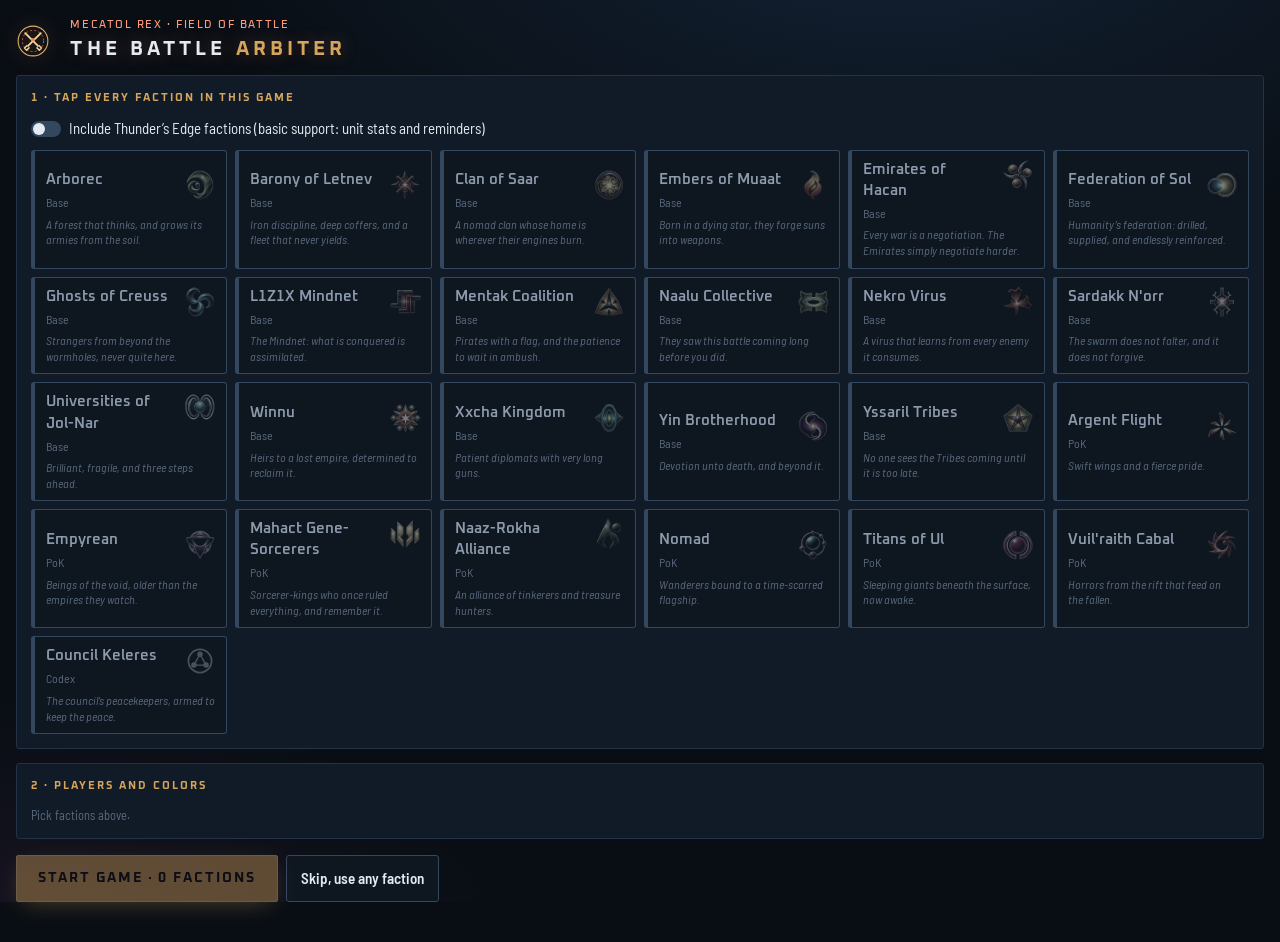
==== commit 69915595: "Settings carry across all three tools; Council speaker updates the Ledger; whole-game copy/load; mat" ====
--- a/arbiter/index.html
+++ b/arbiter/index.html
@@ -1,11 +1,12 @@
-<!doctype html><html><head><meta charset=utf8><meta name=viewport content="width=device-width,initial-scale=1,viewport-fit=cover"><style>:root{color-scheme:light;box-sizing:border-box;padding-top:env(safe-area-inset-top,0px);padding-bottom:env(safe-area-inset-bottom,0px)}html{scroll-padding-top:env(safe-area-inset-top,0px)}body{margin:0;padding:0;font:14px -apple-system,BlinkMacSystemFont,sans-serif;background:#fff;color:#000}img{max-width:100%}[hidden]:not([hidden=until-found i]){display:none!important}.bysc{display:grid;gap:8px;margin-top:6px}.byscrow{display:flex;align-items:center;justify-content:space-between;gap:12px}.byscrow small{display:block;opacity:.7;font-size:.85em}.byscctl{display:flex;align-items:center;gap:10px}.byscctl b{min-width:1.4em;text-align:center}#gmPill{position:fixed;left:50%;bottom:16px;transform:translateX(-50%);z-index:999;display:flex;align-items:center;gap:12px;max-width:calc(100% - 24px);
+<!doctype html><html><head><meta charset=utf8><meta name=viewport content="width=device-width,initial-scale=1,viewport-fit=cover"><style>:root{color-scheme:light;box-sizing:border-box;padding-top:env(safe-area-inset-top,0px);padding-bottom:env(safe-area-inset-bottom,0px)}html{scroll-padding-top:env(safe-area-inset-top,0px)}body{margin:0;padding:0;font:14px -apple-system,BlinkMacSystemFont,sans-serif;background:#fff;color:#000}img{max-width:100%}[hidden]:not([hidden=until-found i]){display:none!important}.bysc{display:grid;gap:8px;margin-top:6px}.byscrow{display:flex;align-items:center;justify-content:space-between;gap:12px}.byscrow small{display:block;opacity:.7;font-size:.85em}.byscctl{display:flex;align-items:center;gap:10px}.byscctl b{min-width:1.4em;text-align:center}#gmPill{position:fixed;left:50%;top:12px;transform:translateX(-50%);z-index:999;display:flex;align-items:center;gap:12px;max-width:calc(100% - 24px);
   padding:8px 8px 8px 16px;border-radius:999px;background:rgba(10,14,26,.94);border:1px solid rgba(255,122,82,.6);box-shadow:0 10px 30px rgba(0,0,0,.5);color:#e9eef7;font:500 14px/1.3 Barlow,system-ui,sans-serif}
 #gmPill button{flex:none;height:36px;padding:0 16px;border-radius:999px;border:0;background:#ff7a52;color:#160805;font:700 12px Oxanium,system-ui,sans-serif;letter-spacing:.12em;text-transform:uppercase;cursor:pointer}
 #gmPill.done{border-color:#8be6e2}#gmPill.done button{background:#8be6e2;color:#04121a;animation:gmp 1.4s ease-in-out infinite}
 @keyframes gmp{50%{box-shadow:0 0 0 6px rgba(139,230,226,.25)}}
 #gmPill span{min-width:0}
-@media (max-width:700px){#gmPill{top:0;bottom:auto;left:0;right:0;transform:none;max-width:none;border-radius:0 0 16px 16px;padding:8px 8px 8px 14px;font-size:13px;border-top:0}
-  #gmPill span{flex:1;white-space:nowrap;overflow:hidden;text-overflow:ellipsis}#gmPill button{height:34px;padding:0 12px;font-size:11px}}
+#gmPill.bare{padding:5px;left:auto;right:12px;transform:none}#gmPill.bare span{display:none}#gmPill.bare button{background:rgba(255,122,82,.16);color:#ffb39b;border:1px solid rgba(255,122,82,.55)}
+@media (max-width:700px){#gmPill:not(.bare){top:0;bottom:auto;left:0;right:0;transform:none;max-width:none;border-radius:0 0 16px 16px;padding:8px 8px 8px 14px;font-size:13px;border-top:0}
+  #gmPill span{flex:1;white-space:nowrap;overflow:hidden;text-overflow:ellipsis}#gmPill button{height:34px;padding:0 12px;font-size:11px}#gmPill.bare{top:8px;right:8px}#gmPill.bare button{font-size:0;padding:0 14px}#gmPill.bare button::before{content:'\2190  Game';font-size:11px;letter-spacing:.12em}body.in-shell header.top{padding-right:96px}}
 </style></head><body>
 <title>TI4 Battle Arbiter</title>
 <meta name="claude:viewport-fit-sides" content="cover">
@@ -36,8 +37,10 @@
 
 /* header */
 .top{display:flex;align-items:center;gap:16px;flex-wrap:wrap;padding-block:18px 10px}
-.brand{display:flex;align-items:baseline;gap:12px;flex-wrap:wrap}
-.brand h1{font-family:var(--f-display);font-weight:700;font-size:26px;letter-spacing:.06em;margin:0;text-transform:uppercase}
+.brand{display:flex;align-items:center;gap:clamp(14px,1.6vw,24px);flex-wrap:nowrap;min-width:0}
+.brand .seal{width:clamp(34px,2.6vw,46px);aspect-ratio:1;flex:none;filter:drop-shadow(0 0 10px rgba(255,122,82,.4))}
+.brand .eyebrow{font:500 11px/1.2 var(--f-display);letter-spacing:.14em;text-transform:uppercase;color:#ff9a7a;margin-bottom:4px}
+.brand h1{font-family:var(--f-display);font-weight:700;font-size:clamp(18px,1.6vw,28px);letter-spacing:.2em;margin:0;text-transform:uppercase;text-shadow:0 0 18px rgba(255,140,100,.3)}
 .brand h1 span{color:var(--brass)}
 .brand p{margin:0;color:var(--dim);font-size:14px}
 .top .grow{flex:1}
@@ -785,14 +788,14 @@
 
 <main id="game" class="wrap" hidden>
   <header class="top">
-    <div class="brand"><h1>Battle <span>Arbiter</span></h1><p>Set up tonight's game once. Each faction's techs and upgrades are saved for every battle.</p></div>
+    <div class="brand"><svg class="seal" viewBox="0 0 48 48" aria-hidden="true"><circle cx="24" cy="24" r="21" fill="none" stroke="#d9b36c" stroke-width="1.5"/><circle cx="24" cy="24" r="15" fill="none" stroke="#ff7a52" stroke-width="1" stroke-dasharray="3 3"/><path d="M13 13l18 18M35 13L17 31" stroke="#f0d79a" stroke-width="2.6" stroke-linecap="round"/><path d="M29 33l4 4 3-3-4-4M19 33l-4 4-3-3 4-4" fill="none" stroke="#f0d79a" stroke-width="2" stroke-linejoin="round"/><circle cx="24" cy="22" r="2.4" fill="#ff7a52"/></svg><div><div class="eyebrow">Mecatol Rex · Field of Battle</div><h1>The Battle <span>Arbiter</span></h1></div></div>
   </header>
   <div id="gamebody"></div>
 </main>
 
 <main id="setup" class="wrap" hidden>
   <header class="top">
-    <div class="brand"><h1>Battle <span>Arbiter</span></h1><p>Twilight Imperium 4 · Base + Prophecy of Kings · Codex errata</p></div>
+    <div class="brand"><svg class="seal" viewBox="0 0 48 48" aria-hidden="true"><circle cx="24" cy="24" r="21" fill="none" stroke="#d9b36c" stroke-width="1.5"/><circle cx="24" cy="24" r="15" fill="none" stroke="#ff7a52" stroke-width="1" stroke-dasharray="3 3"/><path d="M13 13l18 18M35 13L17 31" stroke="#f0d79a" stroke-width="2.6" stroke-linecap="round"/><path d="M29 33l4 4 3-3-4-4M19 33l-4 4-3-3 4-4" fill="none" stroke="#f0d79a" stroke-width="2" stroke-linejoin="round"/><circle cx="24" cy="22" r="2.4" fill="#ff7a52"/></svg><div><div class="eyebrow">Mecatol Rex · Field of Battle</div><h1>The Battle <span>Arbiter</span></h1></div></div>
     <div class="grow"></div>
     <a class="ghost" id="dispbtn" href="#" target="_blank" rel="noopener">Open battle display ↗</a>
     <button class="ghost" id="editgame" type="button">Game &amp; factions</button>
@@ -2537,7 +2540,7 @@
 let GAME=null;
 try{ GAME=JSON.parse(localStorage.getItem(GSTORE)); }catch(e){ GAME=null; }
 if (GAME && !(GAME.players&&GAME.players.length)) GAME=null;
-function saveGame(){ try{ GAME?localStorage.setItem(GSTORE,JSON.stringify(GAME)):localStorage.removeItem(GSTORE); }catch(e){} }
+function saveGame(){ try{ GAME?localStorage.setItem(GSTORE,JSON.stringify(GAME)):localStorage.removeItem(GSTORE); }catch(e){} if (window.__gmReady) gmPushProfiles(); }
 const clone=o=>JSON.parse(JSON.stringify(o===undefined?null:o));
 function prof(fac){ return GAME ? GAME.players.find(p=>p.fac===fac) : null; }
 function pullProfile(s){ const p=prof(CFG[s].fac); if (!p) return; for (const k of PROF_KEYS) CFG[s][k]=clone(p[k]) ?? (k==='tg'?0:k==='flags'?{}:k==='color'?'red':[]); }
@@ -2954,9 +2957,9 @@
   if (e.target.id==='env-wtype'){ CFG.env.wtype=e.target.value; save(); return; }
   if (e.target.id && e.target.id.startsWith('env-')){ CFG.env[e.target.id.slice(4)]=e.target.checked; changed(); return; }
   if (e.target.id==='ui-react'){ CFG.ui.react=e.target.checked; save(); return; }
-  if (e.target.id==='ui-quick'){ CFG.ui.quick=e.target.checked; save(); return; }
+  if (e.target.id==='ui-quick'){ CFG.ui.quick=e.target.checked; save(); (window.__gmReady&&TI4.options.write({quick:CFG.ui.quick})); return; }
   if (e.target.id==='ui-deffirst'){ CFG.ui.defFirst=e.target.checked; save(); renderSetup(); return; }
-  if (e.target.id==='ui-fast'||e.target.id==='ui-fast2'){ CFG.ui.fast=e.target.checked; for (const id of ['#ui-fast','#ui-fast2']){ const el=$(id); if(el) el.checked=CFG.ui.fast; } save(); return; }
+  if (e.target.id==='ui-fast'||e.target.id==='ui-fast2'){ CFG.ui.fast=e.target.checked; for (const id of ['#ui-fast','#ui-fast2']){ const el=$(id); if(el) el.checked=CFG.ui.fast; } save(); (window.__gmReady&&TI4.options.write({fast:CFG.ui.fast})); return; }
 });
 function changed(rerender=true){
   pushProfile('A'); if (CFG.D.fac!==CFG.A.fac) pushProfile('D');
@@ -3130,6 +3133,16 @@
 }
 function nextColor(){ const used=new Set(draft.players.map(p=>p.color)); return (COLORS.find(c=>!used.has(c.k))||COLORS[0]).k; }
 function renderGame(){
+  if (window.__gmReady && TI4.table.read() && GAME && (GAME.players||[]).length){
+    const rows=GAME.players.map(p=>`<div class="prow" style="--v:${colorOf(p.color)}">${LOGO(p.fac,'plogo')}<b>${esc(FACTIONS[p.fac].n)}</b><span style="flex:1">${esc(p.name||'')}</span>
+      <span class="hint" style="margin:0">${(p.upg||[]).length+(p.techs||[]).length?`${(p.upg||[]).length} upgrades, ${(p.techs||[]).length} techs`:'No combat techs yet'}</span></div>`).join('');
+    const hist=(GAME.history||[]).length ? scoreboardHTML() : '';
+    $('#gamebody').innerHTML=`<section class="gblk"><h3>Players this game</h3><p class="hint" style="margin:0 0 12px">These come from the game setup, so there's nothing to enter here. To change a name, colour or faction, use Game setup in the Ledger. Each faction's upgrades and techs are set in the battle setup and saved for the whole game.</p>${rows}</section>
+      ${hist?`<section class="gblk"><h3>Scoreboard · round ${GAME.round||1}</h3>${hist}</section>`:''}
+      <div class="acts" style="margin:16px 0 40px"><button class="go" type="button" id="g-cancel">Back to the battle setup</button></div>`;
+    $('#g-cancel').onclick=()=>showSetup();
+    return;
+  }
   const sel=new Map(draft.players.map(p=>[p.fac,p]));
   const showTE=!!CFG.ui.te || draft.players.some(p=>(FACTIONS[p.fac]||{}).te);
   const tiles=Object.entries(FACTIONS).filter(([k,f])=>k!=='none' && (!f.te||showTE)).map(([k,f])=>{ const p=sel.get(k);
@@ -4503,7 +4516,7 @@
 syncOddsTog();
 /* sound toggle (off by default; browsers only start audio after a tap) */
 function syncSound(){ const b=$('#soundbtn'); if (b){ b.textContent=SFX.on?'🔊 Sound on':'🔈 Sound off'; b.setAttribute('aria-pressed',SFX.on); } }
-$('#soundbtn').onclick=()=>{ CFG.ui.sound=!SFX.on; sfxEnable(CFG.ui.sound); save(); syncSound(); if (SFX.on) sfx('land',{hit:true}); };
+$('#soundbtn').onclick=()=>{ CFG.ui.sound=!SFX.on; sfxEnable(CFG.ui.sound); save(); syncSound(); (window.__gmReady&&TI4.options.write({sound:CFG.ui.sound})); if (SFX.on) sfx('land',{hit:true}); };
 if (CFG.ui.sound){ const go=()=>{ sfxEnable(true); syncSound(); removeEventListener('pointerdown',go); }; addEventListener('pointerdown',go); }
 syncSound();
 /* ---------- GameMaster link: roster from the Ledger, battles requested by the Ledger, results back ---------- */
@@ -4515,10 +4528,31 @@
   if (!GAME || GAME.gid!==t.gid) GAME={players:[], history:[], gid:t.gid};
   const old=GAME.players||[];
   GAME.players=t.players.filter(gmKey).map(p=>{ const k=gmKey(p), prev=old.find(x=>x.fac===k);
-    return Object.assign(prev||{fac:k, upg:[], techs:[], flags:{}, tg:0}, {name:p.name, color:COLORS.some(c=>c.k===p.color)?p.color:'red', pid:p.id}); });
+    const pr=TI4.profiles.get(p.id), base=prev||{fac:k, upg:[], techs:[], flags:{}, tg:0};
+    if (pr){ if (Array.isArray(pr.techs)) base.techs=pr.techs.slice(); if (Array.isArray(pr.upg)) base.upg=pr.upg.slice(); if (pr.flags) base.flags=Object.assign({}, pr.flags); }
+    return Object.assign(base, {name:p.name, color:COLORS.some(c=>c.k===p.color)?p.color:'red', pid:p.id}); });
   GAME.round=t.round||GAME.round||1;
   if (GAME.players.length<2) return false;
-  saveGame(); ensureRosterSides(); save(); return true;
+  gmApplyOptions(); saveGame(); ensureRosterSides(); save(); return true;
+}
+function gmPushProfiles(){
+  if (!GM || !GAME || !GAME.players) return;
+  for (const p of GAME.players) if (p.pid) TI4.profiles.update(p.pid, {techs:(p.techs||[]).slice(), upg:(p.upg||[]).slice(), flags:Object.assign({}, p.flags||{})});
+}
+function gmApplyOptions(){
+  const o=TI4.options.read();
+  CFG.ui.fast=!!o.fast; CFG.ui.quick=o.quick!==false;
+  if (!!o.sound!==!!CFG.ui.sound){
+    CFG.ui.sound=!!o.sound;
+    if (o.sound){ const go=()=>{ sfxEnable(true); syncSound(); removeEventListener('pointerdown',go); }; addEventListener('pointerdown',go); }
+    else { try{ sfxEnable(false); syncSound(); }catch(e){} }
+  }
+}
+function gmRefresh(newGame){
+  if (current && !current.finished) return;
+  if (!$('#game').hidden) { showGame(); return; }
+  if (!$('#battle').hidden) return;
+  showSetup(newGame ? 0 : undefined);
 }
 function gmPid(fac){ const p=GAME&&GAME.players.find(x=>x.fac===fac); return p&&p.pid||null; }
 let GMREQ=null;
@@ -4538,21 +4572,27 @@
   if (!GM || !TI4.table.read()) return;
   const att=gmPid(CFG.A.fac), def=gmPid(CFG.D.fac), win=res.winner==='A'?att:res.winner==='D'?def:null;
   TI4.outbox.push({kind:'arbiter:result', attacker:att, defender:def, winner:win, text:String(title||'Battle resolved').replace(/\s+/g,' ').trim(), rounds:res.rounds||null, req:GMREQ?GMREQ.ts:null});
-  if (GMREQ) gmPill('Result sent to the Ledger.', true);
+  gmPill(GMREQ ? 'Result sent to the game log.' : 'Battle saved to the game log.', true);
 }
 function gmPill(msg, done){
   if (!GM || !TI4.inShell) return;
   let el=document.getElementById('gmPill');
   if (!el){ el=document.createElement('div'); el.id='gmPill';
-    el.innerHTML='<span></span><button type="button">Back to the Ledger</button>';
-    el.querySelector('button').onclick=()=>{ if (GMREQ){ TI4.pending.clear('arbiter'); GMREQ=null; } el.remove(); TI4.open('ledger'); };
+    el.innerHTML='<span></span><button type="button">Back to the game</button>';
+    el.querySelector('button').onclick=()=>{ if (GMREQ){ TI4.pending.clear('arbiter'); GMREQ=null; } gmPill(''); TI4.open('ledger'); };
     document.body.appendChild(el); }
-  el.className=done?'done':''; el.querySelector('span').textContent=msg;
+  el.className=(done?'done':'')+(msg?'':' bare'); el.querySelector('span').textContent=msg||'';
 }
 window.__gm={battleDone:gmBattleDone, take:gmTakeRequest};
 if (GM){
+  window.__gmReady=true;
+  if (TI4.inShell) document.body.classList.add('in-shell');
   gmSync();
-  TI4.on('table', ()=>{ if (!current || current.finished) gmSync(); });
+  gmPill('');
+  TI4.on('profiles', m=>{ if (m.from!==location.pathname && (!current || current.finished) && gmSync()) gmRefresh(false); });
+  TI4.on('options', m=>{ if (m.from===location.pathname) return; gmApplyOptions(); save(); for (const id of ['#ui-fast','#ui-fast2']){ const el=$(id); if(el) el.checked=!!CFG.ui.fast; } const q=$('#ui-quick'); if (q) q.checked=!!CFG.ui.quick; });
+  TI4.on('shell:shown', m=>{ if (m.tool==='arbiter' && !GMREQ && (!current || current.finished) && $('#battle').hidden) { gmSync(); gmRefresh(false); } });
+  TI4.on('table', m=>{ if (current && !current.finished) return; const was=GAME&&GAME.gid; if (gmSync()) gmRefresh(was!==m.gid); });
   TI4.on('pending', m=>{ if (m.tool==='arbiter') gmTakeRequest(); });
   TI4.on('shell:shown', m=>{ if (m.tool==='arbiter') gmTakeRequest(); });
 }
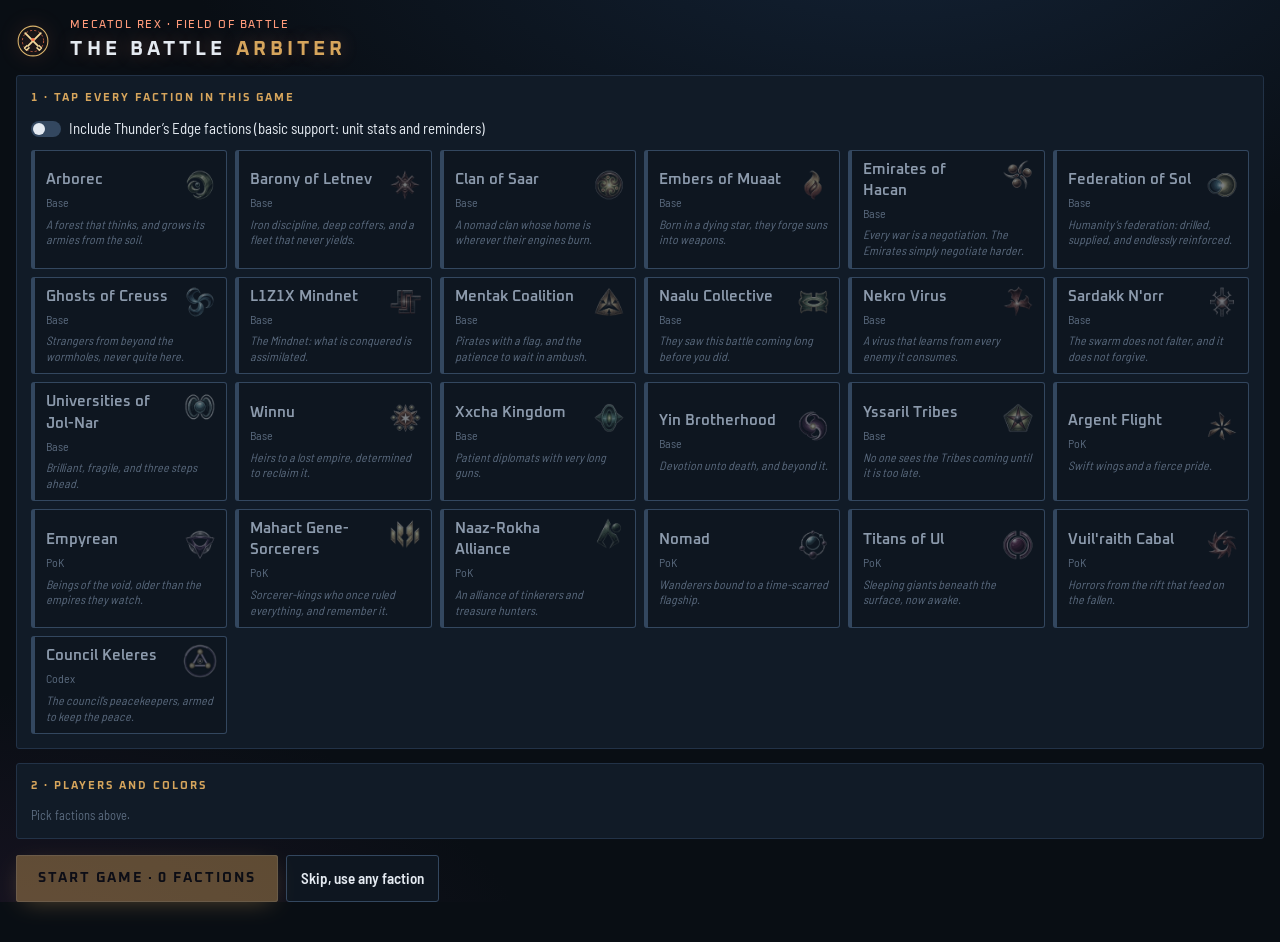
==== commit 121849a3: "Review fixes: Council Keleres everywhere, tabs no longer overwrite each other, Back closes panels, s" ====
--- a/arbiter/index.html
+++ b/arbiter/index.html
@@ -10,8 +10,7 @@
 </style></head><body>
 <title>TI4 Battle Arbiter</title>
 <meta name="claude:viewport-fit-sides" content="cover">
-<link rel="preconnect" href="https://fonts.googleapis.com"><link rel="preconnect" href="https://fonts.gstatic.com" crossorigin>
-<link rel="stylesheet" href="https://fonts.googleapis.com/css2?family=Barlow+Semi+Condensed:wght@400;500;600&family=Oxanium:wght@500;600;700&display=swap">
+<link rel="stylesheet" href="../shared/fonts/fonts.css">
 <style>
 /* Layout: two-screen tool. Muster = two opposing force cards over a sticky odds bar.
    Engagement = holotable scene + dice tray on the left, rules-walkthrough console on the right (stacks on phones). */
@@ -905,7 +904,7 @@
 };
 /* Pixel-art faction logos (Ben's set, Base + PoK). They replace the drawn sigils above;
    factions without a logo here (Keleres, Thunder's Edge) keep their sigil. */
-const FACTION_ART={"arborec": "../assets/factions/emblems-px/arborec.webp", "argent": "../assets/factions/emblems-px/argent.webp", "letnev": "../assets/factions/emblems-px/letnev.webp", "vuil": "../assets/factions/emblems-px/vuilraith.webp", "empyrean": "../assets/factions/emblems-px/empyrean.webp", "creuss": "../assets/factions/emblems-px/creuss.webp", "hacan": "../assets/factions/emblems-px/hacan.webp", "jolnar": "../assets/factions/emblems-px/jolnar.webp", "l1z1x": "../assets/factions/emblems-px/l1z1x.webp", "mahact": "../assets/factions/emblems-px/mahact.webp", "mentak": "../assets/factions/emblems-px/mentak.webp", "muaat": "../assets/factions/emblems-px/muaat.webp", "naalu": "../assets/factions/emblems-px/naalu.webp", "naaz": "../assets/factions/emblems-px/naazrokha.webp", "nekro": "../assets/factions/emblems-px/nekro.webp", "nomad": "../assets/factions/emblems-px/nomad.webp", "saar": "../assets/factions/emblems-px/saar.webp", "sardakk": "../assets/factions/emblems-px/sardakk.webp", "sol": "../assets/factions/emblems-px/sol.webp", "titans": "../assets/factions/emblems-px/titans.webp", "winnu": "../assets/factions/emblems-px/winnu.webp", "xxcha": "../assets/factions/emblems-px/xxcha.webp", "yin": "../assets/factions/emblems-px/yin.webp", "yssaril": "../assets/factions/emblems-px/yssaril.webp"};
+const FACTION_ART={"arborec": "../assets/factions/emblems-px/arborec.webp", "argent": "../assets/factions/emblems-px/argent.webp", "letnev": "../assets/factions/emblems-px/letnev.webp", "vuil": "../assets/factions/emblems-px/vuilraith.webp", "empyrean": "../assets/factions/emblems-px/empyrean.webp", "creuss": "../assets/factions/emblems-px/creuss.webp", "hacan": "../assets/factions/emblems-px/hacan.webp", "jolnar": "../assets/factions/emblems-px/jolnar.webp", "l1z1x": "../assets/factions/emblems-px/l1z1x.webp", "mahact": "../assets/factions/emblems-px/mahact.webp", "mentak": "../assets/factions/emblems-px/mentak.webp", "muaat": "../assets/factions/emblems-px/muaat.webp", "naalu": "../assets/factions/emblems-px/naalu.webp", "naaz": "../assets/factions/emblems-px/naazrokha.webp", "nekro": "../assets/factions/emblems-px/nekro.webp", "nomad": "../assets/factions/emblems-px/nomad.webp", "saar": "../assets/factions/emblems-px/saar.webp", "sardakk": "../assets/factions/emblems-px/sardakk.webp", "sol": "../assets/factions/emblems-px/sol.webp", "titans": "../assets/factions/emblems-px/titans.webp", "winnu": "../assets/factions/emblems-px/winnu.webp", "xxcha": "../assets/factions/emblems-px/xxcha.webp", "yin": "../assets/factions/emblems-px/yin.webp", "yssaril": "../assets/factions/emblems-px/yssaril.webp", "keleres": "../assets/factions/emblems-px/keleres.webp"};
 for (const k in FACTION_ART) EMBLEMS[k]=`<image href="${FACTION_ART[k]}" x="0" y="0" width="100" height="100" preserveAspectRatio="xMidYMid meet"/>`;
 /* HTML <svg> for an emblem */
 function emblemSvg(fac, cls='emb', title=''){ const m=EMBLEMS[fac]||EMBLEMS.none;
@@ -4583,6 +4582,17 @@
     document.body.appendChild(el); }
   el.className=(done?'done':'')+(msg?'':' bare'); el.querySelector('span').textContent=msg||'';
 }
+/* the same game open in another tab or window: take its saves (never in the middle of a battle) */
+addEventListener('storage', e=>{
+  if ((e.key!==STORE && e.key!==GSTORE) || !e.newValue) return;
+  if (current && !current.finished) return;
+  try{
+    const v=JSON.parse(e.newValue);
+    if (e.key===STORE && v && v.A && v.D){ v.ui=v.ui||{}; v.env=v.env||{}; v.env.invade=true; CFG=v; }
+    if (e.key===GSTORE && v && v.players && v.players.length) GAME=v;
+  }catch(err){ return; }
+  if (window.__gmReady) gmRefresh(false); else if (!$('#game').hidden) showGame(); else if ($('#battle').hidden) showSetup();
+});
 window.__gm={battleDone:gmBattleDone, take:gmTakeRequest};
 if (GM){
   window.__gmReady=true;
--- a/shared/fonts/fonts.css
+++ b/shared/fonts/fonts.css
@@ -0,0 +1,12 @@
+/* Fonts served with the site (SIL Open Font License, see OFL.txt): nothing is loaded from third parties. */
+@font-face{font-family:'Oxanium';font-style:normal;font-weight:200 800;font-display:swap;src:url(oxanium.woff2) format('woff2')}
+@font-face{font-family:'JetBrains Mono';font-style:normal;font-weight:100 800;font-display:swap;src:url(jetbrains-mono.woff2) format('woff2')}
+@font-face{font-family:'Barlow';font-style:normal;font-weight:400;font-display:swap;src:url(barlow-400.woff2) format('woff2')}
+@font-face{font-family:'Barlow';font-style:normal;font-weight:500;font-display:swap;src:url(barlow-500.woff2) format('woff2')}
+@font-face{font-family:'Barlow';font-style:normal;font-weight:600;font-display:swap;src:url(barlow-600.woff2) format('woff2')}
+@font-face{font-family:'Barlow';font-style:normal;font-weight:700;font-display:swap;src:url(barlow-700.woff2) format('woff2')}
+@font-face{font-family:'Barlow';font-style:italic;font-weight:400;font-display:swap;src:url(barlow-400-italic.woff2) format('woff2')}
+@font-face{font-family:'Barlow Semi Condensed';font-style:normal;font-weight:400;font-display:swap;src:url(barlow-semi-condensed-400.woff2) format('woff2')}
+@font-face{font-family:'Barlow Semi Condensed';font-style:normal;font-weight:500;font-display:swap;src:url(barlow-semi-condensed-500.woff2) format('woff2')}
+@font-face{font-family:'Barlow Semi Condensed';font-style:normal;font-weight:600;font-display:swap;src:url(barlow-semi-condensed-600.woff2) format('woff2')}
+@font-face{font-family:'Barlow Semi Condensed';font-style:normal;font-weight:700;font-display:swap;src:url(barlow-semi-condensed-700.woff2) format('woff2')}
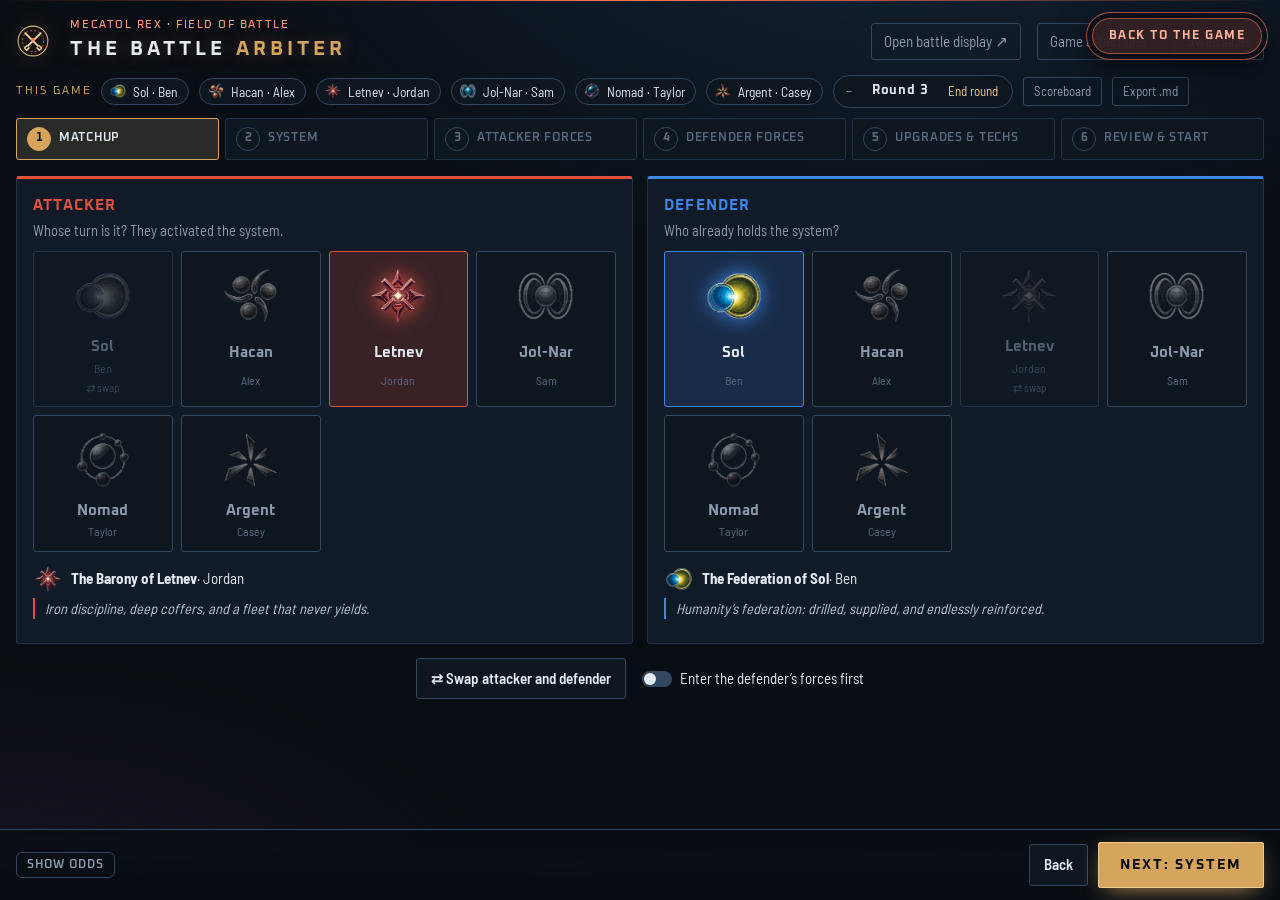
==== commit a6a1f3be: "Offline + installable, safe updates, season undo + regular players, verified starting techs, Keleres" ====
--- a/arbiter/index.html
+++ b/arbiter/index.html
@@ -4593,7 +4593,8 @@
   }catch(err){ return; }
   if (window.__gmReady) gmRefresh(false); else if (!$('#game').hidden) showGame(); else if ($('#battle').hidden) showSetup();
 });
-window.__gm={battleDone:gmBattleDone, take:gmTakeRequest};
+/* test hook, only when a test switches it on */
+try{ if (localStorage.getItem('ti4gm:test')==='1') window.__gm={battleDone:gmBattleDone, take:gmTakeRequest}; }catch(e){}
 if (GM){
   window.__gmReady=true;
   if (TI4.inShell) document.body.classList.add('in-shell');
